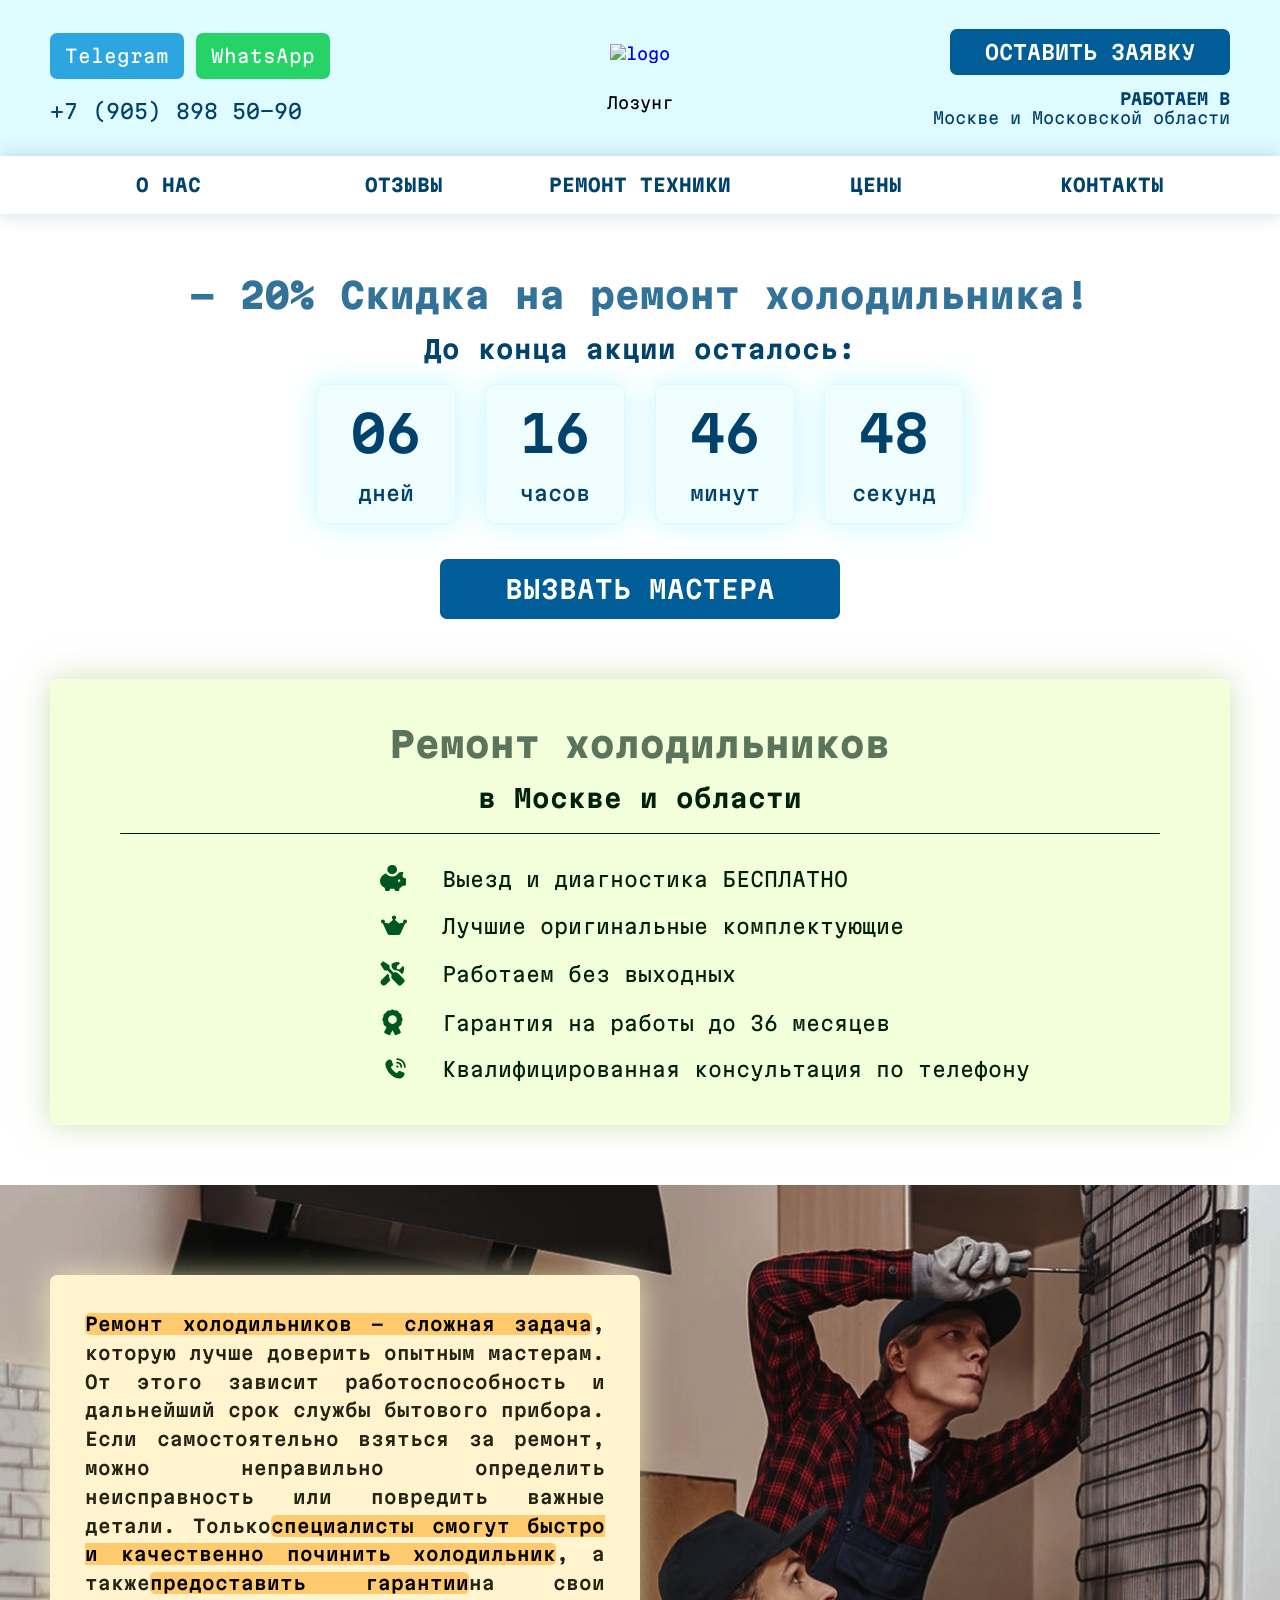
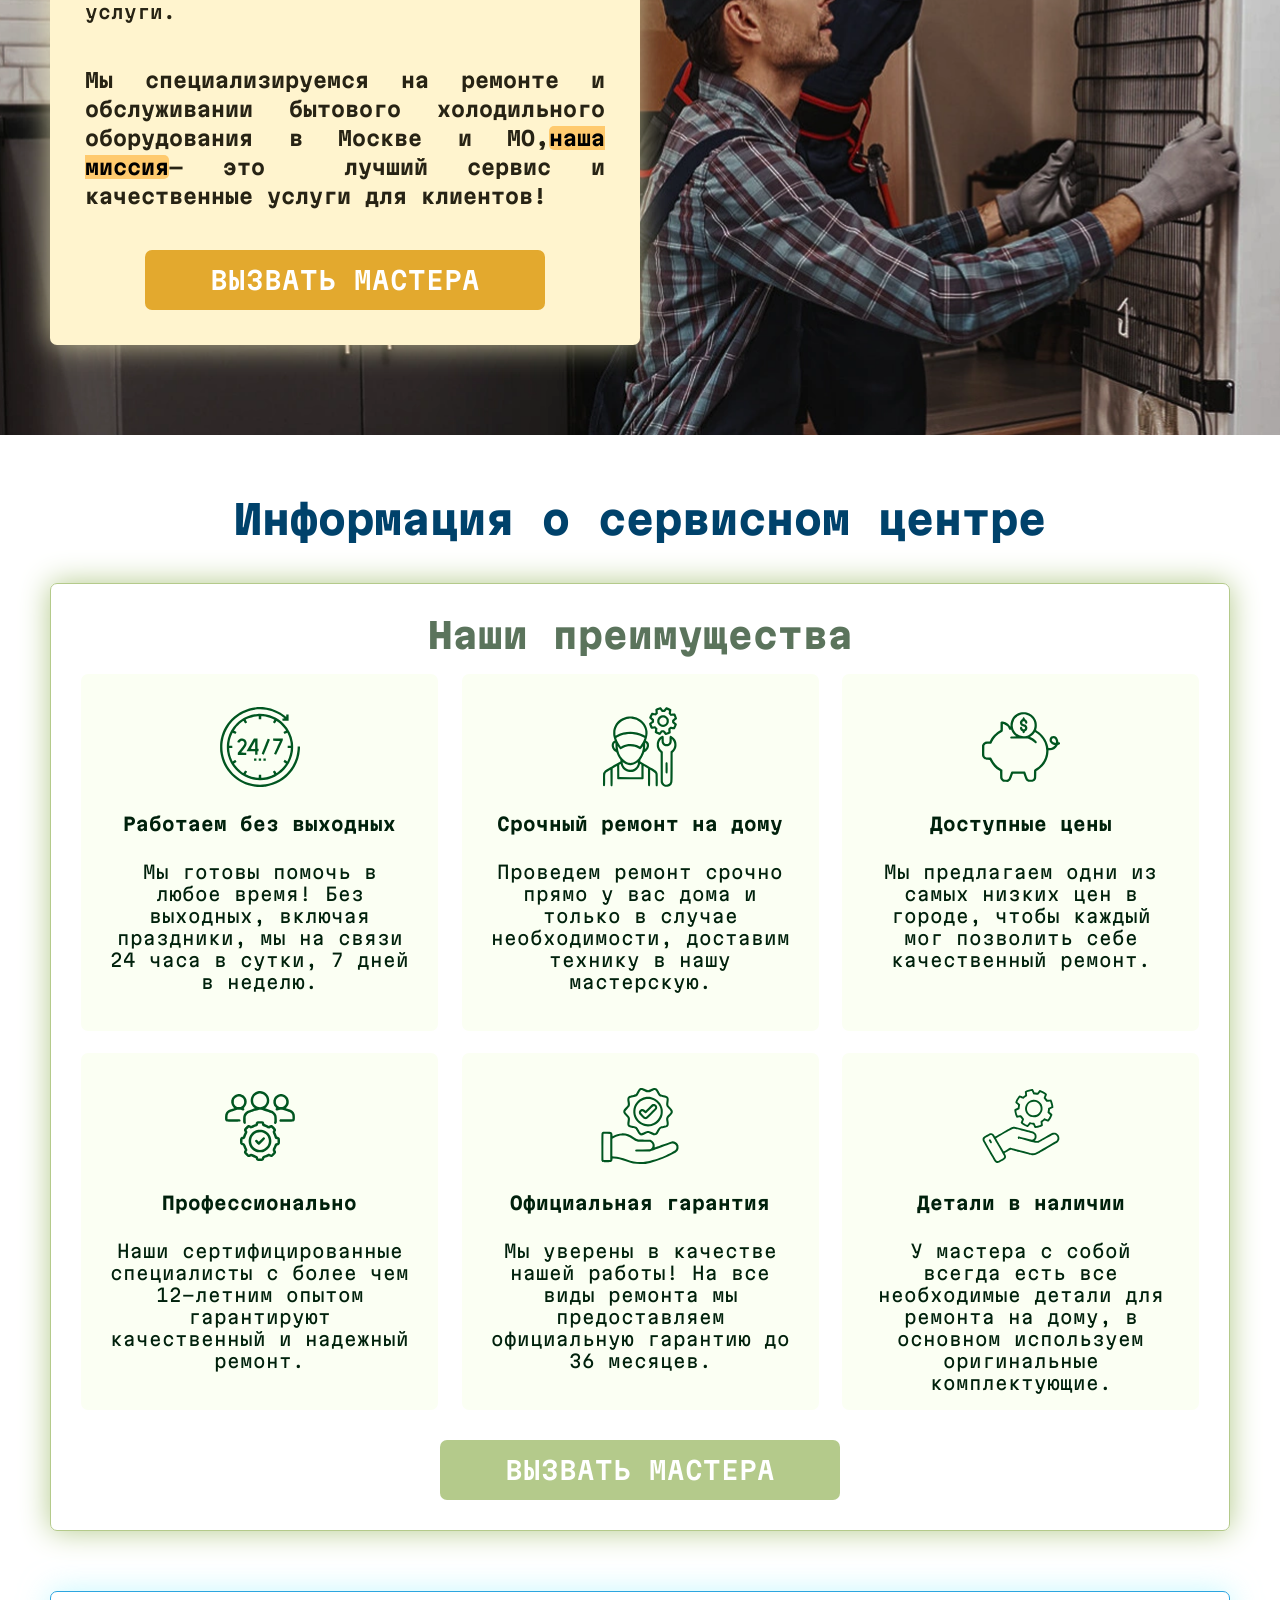
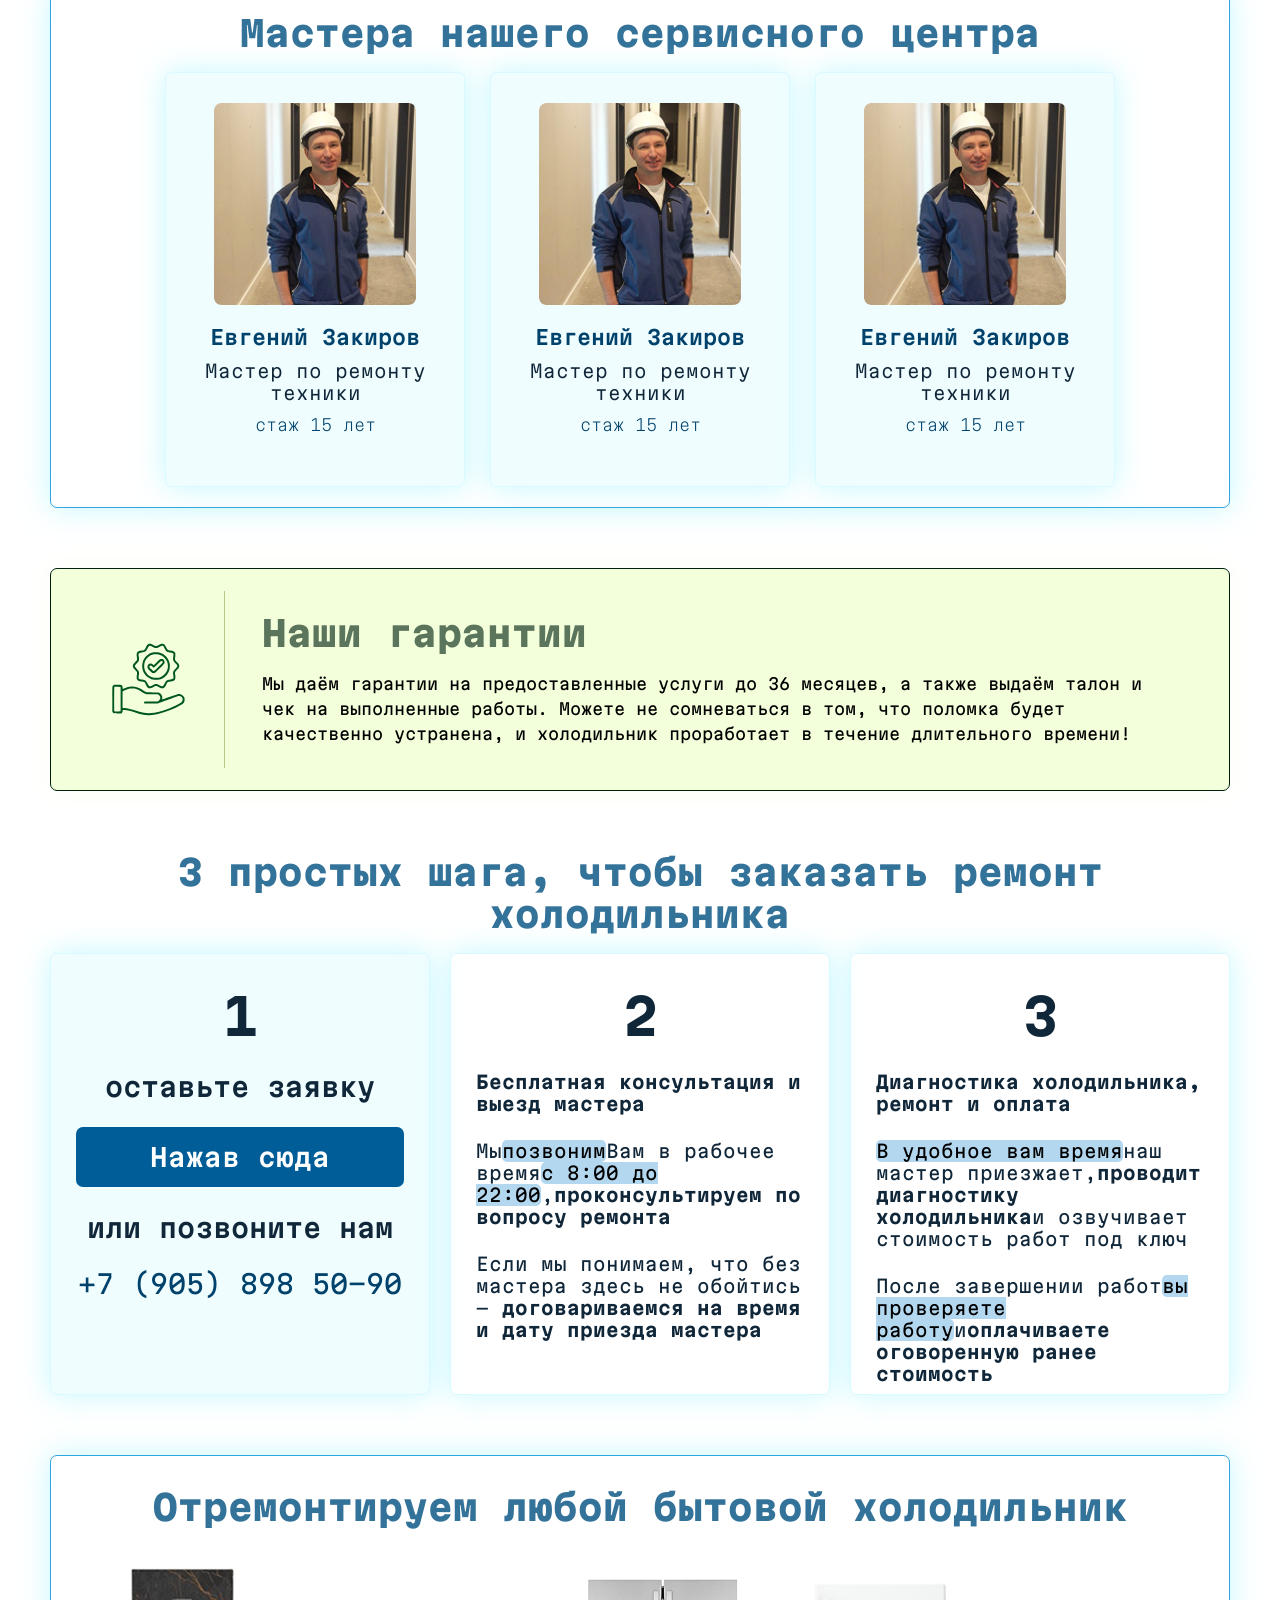
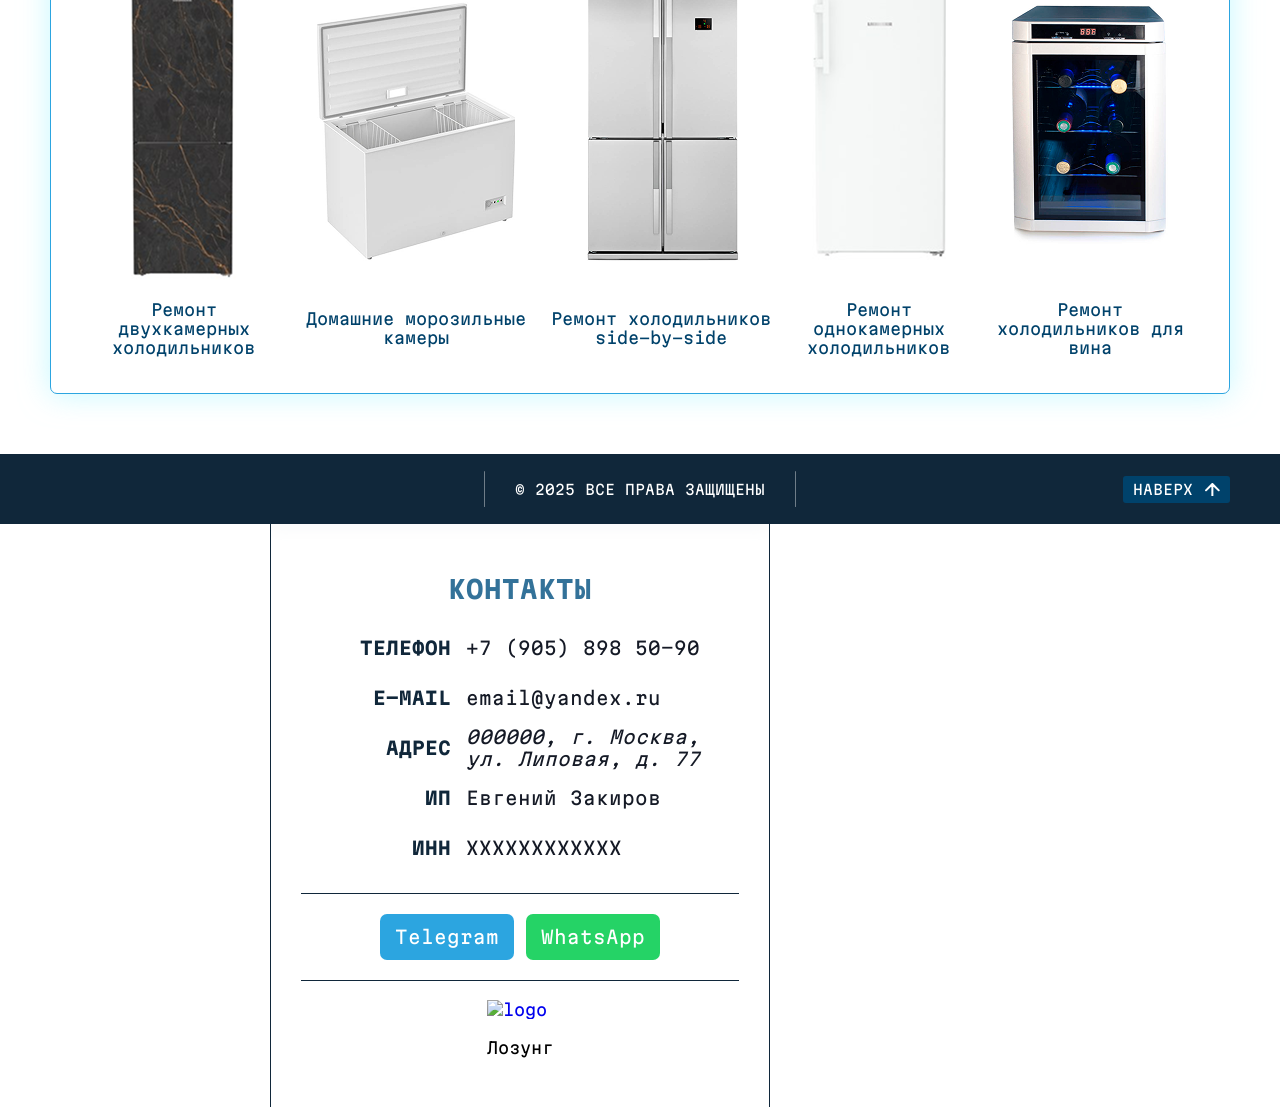
==== index.html @ f66eccee "first commit" ====
<!DOCTYPE html><html lang="ru"><head><meta charset="UTF-8"><meta name="viewport" content="width=device-width,initial-scale=1"><link rel="preconnect" href="https://fonts.googleapis.com"><link rel="preconnect" href="https://fonts.gstatic.com" crossorigin><link href="https://fonts.googleapis.com/css2?family=Martian+Mono:wght@100..800&display=swap" rel="stylesheet"><link rel="stylesheet" href="styles/css/style.min.css"><title>Ремонт холодильников</title></head><body><div class="wrapper"><header id="up" class="header"><div class="hatBlock"><div class="container"><div class="hatBlock__contacts Desktop"><div class="contactBtnGroup"><a href="https://web.telegram.org" target="_blank" rel="noopener noreferrer" class="telegramBTN"><span>Telegram</span></a><a href="https://web.whatsapp.com" target="_blank" rel="noopener noreferrer" class="whatsappBTN"><span>WhatsApp</span></a></div><div class="phoneNumber"><a href="tel:+79058985090">+7 (905) 898 50-90</a></div></div><div class="hatBlock__logo"><a href="index.html"><img src="" alt="logo" class="logo"></a><span class="motto Desktop">Лозунг</span></div><div class="hatBlock__motto Mobile"><span class="motto">Лозунг</span></div><div class="hatBlock__interactive Desktop"><button data-modal class="requestFormBTN middleBlueColorBG">ОСТАВИТЬ ЗАЯВКУ</button><div><span style="font-weight:700">РАБОТАЕМ В</span><span>Москве и Московской области</span></div></div><div class="sandwitch Mobile"><span></span><span></span><span></span></div></div></div><nav class="navigationMenu"><div class="container"><ul class="navList"><li class="navigationElement"><a href="#serviceAdvantages" class="navigationLink">О НАС</a></li><li class="navigationElement"><a href="reviews.html#reviewSection" class="navigationLink">ОТЗЫВЫ</a></li><li class="navigationElement dropDown"><span class="dropDownTitle">РЕМОНТ ТЕХНИКИ</span><div class="dropDownMenu"><ul class="dropDownMenuList"><li class="dropDownMenu__item"><a href="freezers.html" class="dropDownMenu__link">Морозильники</a></li><li class="dropDownMenu__item"><a href="refrigerators.html" class="dropDownMenu__link">Холодильники</a></li><li class="dropDownMenu__item"><a href="wineCoolers.html" class="dropDownMenu__link">Винные холодильники</a></li></ul></div></li><li class="navigationElement"><a href="prices.html" class="navigationLink">ЦЕНЫ</a></li><li class="navigationElement"><a href="#down" class="navigationLink">КОНТАКТЫ</a></li><li class="Mobile"><div class="hatBlock__contacts"><div class="contactBtnGroup"><a href="https://web.telegram.org" target="_blank" rel="noopener noreferrer" class="telegramBTN"><span>Telegram</span></a><a href="https://web.whatsapp.com" target="_blank" rel="noopener noreferrer" class="whatsappBTN"><span>WhatsApp</span></a></div><div class="phoneNumber"><a href="tel:+79058985090">+7 (905) 898 50-90</a></div></div></li><li class="Mobile"><div class="hatBlock__interactive"><span style="font-weight:700">РАБОТАЕМ В</span><span>Москве и Московской области</span></div></li></ul></div></nav></header><main class="main"><section class="promotion"><div class="container"><div class="promotion__text"><h2 class="middleBlueColoredTitle">- 20% Скидка на ремонт холодильника!</h2><h3 class="darkBlueColoredTitle">До конца акции осталось:</h3></div><div class="promotion__timer"><div class="timer"><div class="timer__block"><span class="blockValue" id="days">00</span><span class="blockParam">дней</span></div><div class="timer__block"><span class="blockValue" id="hours">00</span><span class="blockParam">часов</span></div><div class="timer__block"><span class="blockValue" id="minutes">00</span><span class="blockParam">минут</span></div><div class="timer__block"><span class="blockValue" id="seconds">00</span><span class="blockParam">секунд</span></div></div><button data-modal class="requestFormBTN middleBlueColorBG">ВЫЗВАТЬ МАСТЕРА</button></div></div></section><section class="bait"><div class="container"><div class="bait__text"><h1 class="middleGreenColoredTitle">Ремонт холодильников</h1><h3 class="darkGreenColoredTitle">в Москве и области</h3></div><div class="bait__horizontalDevider"></div><ul class="bait__list"><li><img src="images/icons/pigBank.svg" class="bait__icon"><span>Выезд и диагностика БЕСПЛАТНО</span></li><li><img src="images/icons/crown.svg" class="bait__icon"><span>Лучшие оригинальные комплектующие</span></li><li><img src="images/icons/screwdriver-wrench.svg" class="bait__icon"><span>Работаем без выходных</span></li><li><img src="images/icons/award.svg" class="bait__icon"><span>Гарантия на работы до 36 месяцев</span></li><li><img src="images/icons/phone.svg" class="bait__icon"><span>Квалифицированная консультация по телефону</span></li></ul></div></section><section class="attention"><div class="container"><div class="attention__block"><p class="attention__text"><mark class="orange">Ремонт холодильников – сложная задача</mark>, которую лучше доверить опытным мастерам. От этого зависит работоспособность и дальнейший срок службы бытового прибора. Если самостоятельно взяться за ремонт, можно неправильно определить неисправность или повредить важные детали. Только<mark class="orange">специалисты смогут быстро и качественно починить холодильник</mark>, а также<mark class="orange">предоставить гарантии</mark>на свои услуги.</p><div class="attention__mobBG"></div><p class="attention__warnText">Мы специализируемся на ремонте и обслуживании бытового холодильного оборудования в Москве и МО,<mark class="orange">наша миссия</mark>— это  лучший сервис и качественные услуги для клиентов!</p><button data-modal class="requestFormBTN middleYellowColorBG">ВЫЗВАТЬ МАСТЕРА</button></div></div></section><section id="serviceAdvantages" class="advantages"><h2 class="darkBlueColoredTitle sectionTitle">Информация о сервисном центре</h2><div class="container"><div class="advantages__text"><h2 class="middleGreenColoredTitle">Наши преимущества</h2></div><div class="advantages__content"><div class="advantages__item"><img src="images/icons/24-7.svg" class="advantages__icon"><h4 class="advantages__title">Работаем без выходных</h4><p class="advantages__body">Мы готовы помочь в любое время! Без выходных, включая праздники, мы на связи 24 часа в сутки, 7 дней в неделю.</p></div><div class="advantages__item"><img src="images/icons/mechanic.svg" class="advantages__icon"><h4 class="advantages__title">Срочный ремонт на дому</h4><p class="advantages__body">Проведем ремонт срочно прямо у вас дома и только в случае необходимости, доставим технику в нашу мастерскую.</p></div><div class="advantages__item"><img src="images/icons/piggybank_second.svg" class="advantages__icon"><h4 class="advantages__title">Доступные цены</h4><p class="advantages__body">Мы предлагаем одни из самых низких цен в городе, чтобы каждый мог позволить себе качественный ремонт.</p></div><div class="advantages__item"><img src="images/icons/professional-services.svg" class="advantages__icon"><h4 class="advantages__title">Профессионально</h4><p class="advantages__body">Наши сертифицированные специалисты с более чем 12-летним опытом гарантируют качественный и надежный ремонт.</p></div><div class="advantages__item"><img src="images/icons/guarantee.svg" class="advantages__icon"><h4 class="advantages__title">Официальная гарантия</h4><p class="advantages__body">Мы уверены в качестве нашей работы! На все виды ремонта мы предоставляем официальную гарантию до 36 месяцев.</p></div><div class="advantages__item"><img src="images/icons/change-management.svg" class="advantages__icon"><h4 class="advantages__title">Детали в наличии</h4><p class="advantages__body">У мастера с собой всегда есть все необходимые детали для ремонта на дому, в основном используем оригинальные комплектующие.</p></div></div><button data-modal class="requestFormBTN middleGreenColorBG">ВЫЗВАТЬ МАСТЕРА</button></div></section><section class="ourRepairmans"><div class="container"><h2 class="middleBlueColoredTitle">Мастера нашего сервисного центра</h2><div class="ourRepairmans__content"><div class="repairmanItem"><img src="images/pictures/evgeniy.png" alt="фото мастера" class="repairmanItem__img"><div class="repairmanItem__text"><p class="repairmanItem__repairmanName">Евгений Закиров</p><p class="repairmanItem__repairmanDirection">Мастер по ремонту техники</p><p class="repairmanItem__repairmanExperience">стаж 15 лет</p></div></div><div class="repairmanItem"><img src="images/pictures/evgeniy.png" alt="фото мастера" class="repairmanItem__img"><div class="repairmanItem__text"><p class="repairmanItem__repairmanName">Евгений Закиров</p><p class="repairmanItem__repairmanDirection">Мастер по ремонту техники</p><p class="repairmanItem__repairmanExperience">стаж 15 лет</p></div></div><div class="repairmanItem"><img src="images/pictures/evgeniy.png" alt="фото мастера" class="repairmanItem__img"><div class="repairmanItem__text"><p class="repairmanItem__repairmanName">Евгений Закиров</p><p class="repairmanItem__repairmanDirection">Мастер по ремонту техники</p><p class="repairmanItem__repairmanExperience">стаж 15 лет</p></div></div></div></div></section><section class="guarantee"><div class="container"><div class="guarantee__icon"><img src="images/icons/guarantee.svg"></div><div class="guarantee__verticalDevider"></div><div class="guarantee__horizontalDevider"></div><div class="guarantee__content"><h2 class="middleGreenColoredTitle">Наши гарантии</h2><p class="paragraph">Мы даём гарантии на предоставленные услуги до 36 месяцев, а также выдаём талон и чек на выполненные работы. Можете не сомневаться в том, что поломка будет качественно устранена, и холодильник проработает в течение длительного времени!</p></div></div></section><section class="instruction"><div class="container"><h2 class="middleBlueColoredTitle">3 простых шага, чтобы заказать ремонт холодильника</h2><div class="instruction__content"><div class="stepBlock"><span class="stepBlock__num">1</span><p class="stepBlock__hugeParagraph">оставьте заявку</p><button data-modal class="requestFormBTN middleBlueColorBG">Нажав сюда</button><p class="stepBlock__hugeParagraph">или позвоните нам</p><a href="tel:+79058985090">+7 (905) 898 50-90</a></div><div class="stepBlock"><span class="stepBlock__num">2</span><p class="stepBlock__regularParagraph mobCen"><b>Бесплатная консультация и выезд мастера</b></p><p class="stepBlock__regularParagraph">Мы<mark class="blue">позвоним</mark>Вам в рабочее время<mark class="blue">с 8:00 до 22:00</mark>,<strong>проконсультируем по вопросу ремонта</strong></p><p class="stepBlock__regularParagraph">Если мы понимаем, что без мастера здесь не обойтись — <strong>договариваемся на время и дату приезда мастера</strong></p></div><div class="stepBlock"><span class="stepBlock__num">3</span><p class="stepBlock__regularParagraph mobCen"><b>Диагностика холодильника, ремонт и оплата</b></p><p class="stepBlock__regularParagraph"><mark class="blue">В удобное вам время</mark>наш мастер приезжает,<strong>проводит диагностику холодильника</strong>и озвучивает стоимость работ под ключ</p><p class="stepBlock__regularParagraph">После завершении работ<mark class="blue">вы проверяете работу</mark>и<strong>оплачиваете оговоренную ранее стоимость</strong></p></div></div></div></section><section class="promise"><div class="container"><div class="promise__text"><h2 class="middleBlueColoredTitle">Отремонтируем любой бытовой холодильник</h2></div><div class="promise__content"><img src="images/pictures/leibherr-f.png" class="promise__image"><span>Ремонт двухкамерных холодильников</span><img src="images/pictures/morozilnik.png" class="promise__image"><span>Домашние морозильные камеры</span><img src="images/pictures/holodilnik-kamerniy.png" class="promise__image"><span>Ремонт холодильников side-by-side</span><img src="images/pictures/liebherr-s.png" class="promise__image"><span>Ремонт однокамерных холодильников</span><img src="images/pictures/holodilnik-vino.png" class="promise__image"><span>Ремонт холодильников для вина</span></div></div></section></main><footer class="footer" id="down"><div class="footer__top"><div class="footer__verticalDevider"></div><span>© 2025 ВСЕ ПРАВА ЗАЩИЩЕНЫ</span><div class="footer__verticalDevider"></div><a href="#up" class="pageup"><span>НАВЕРХ</span><img src="images/icons/UpArrow.svg"></a></div><div class="footer__contacts"><h3 class="middleBlueColoredTitle">КОНТАКТЫ</h3><div class="contactsField"><h4 class="contactsField__title">ТЕЛЕФОН</h4><a class="contactsField__descr" href="tel:+79058985090">+7 (905) 898 50-90</a><h4 class="contactsField__title">E-MAIL</h4><span class="contactsField__descr">email@yandex.ru</span><h4 class="contactsField__title">АДРЕС</h4><address class="contactsField__descr">000000, г. Москва, ул. Липовая, д. 77</address><h4 class="contactsField__title">ИП</h4><span class="contactsField__descr">Евгений Закиров</span><h4 class="contactsField__title">ИНН</h4><span class="contactsField__descr">ХХХХХХХХХХХХ</span></div><div class="footer__horizontalDevider"></div><div class="contactBtnGroup"><a href="https://web.telegram.org" target="_blank" rel="noopener noreferrer" class="telegramBTN"><span>Telegram</span></a><a href="https://web.whatsapp.com" target="_blank" rel="noopener noreferrer" class="whatsappBTN"><span>WhatsApp</span></a></div><div class="footer__horizontalDevider"></div><div class="footer__logo"><a href="index.html"><img src="" alt="logo" class="logo"></a><br><br><span class="motto">Лозунг</span></div></div><div class="footer__map"><iframe src="https://yandex.ru/map-widget/v1/?um=constructor%3A461d2c2717d1dd383976aae17f39134cff1a304d3abc587e0bac50bb87dbe971&amp;source=constructor" width="100%" height="580" frameborder="0"></iframe></div></footer><div class="modal"><div class="modal__dialog"><div class="modal__content"><div class="modal__close"><span data-close>&times;</span></div><form name="feedbackForm" action="#"><h2 class="middleBlueColoredTitle">Починим любой холодильник</h2><label for="brand">Выберите название бренда производителя</label><select required id="brand" name="brand"><option class="placeholder" value="" disabled="disabled" selected="selected" hidden>Название бренда в выпадающем меню</option><option value="1">бренд 1</option><option value="2">бренд 2</option><option value="3">бренд 3</option><option value="4">бренд 4</option><option value="5">бренд 5</option></select><label class="beforeLabel" for="model">Выберите модель</label><select required id="model" name="model"><option class="placeholder" value="" disabled="disabled" selected="selected" hidden>Название модели в выпадающем меню</option><option value="1">модель 1</option><option value="2">модель 2</option></select><label class="beforeLabel" for="clientName">Заполните форму обратной связи</label><input id="clientName" required placeholder="ФИО" name="clientName" type="text"> <input id="phoneNumber" required placeholder="Ваш номер телефона" name="phoneNumber" type="tel"><select required id="feedbackTime" name="feedbackTime"><option class="placeholder" value="" disabled="disabled" selected="selected" hidden>Когда вам можно перезвонить</option><option value="перезвонить в течение часа">В течение часа</option><option value="перезвонить в течение дня">В течение дня</option><option value="перезвонить в течение завтрашнего дня">В течение завтрашнего дня</option></select><input type="submit" value="Отправить" class="submitBtn"></form></div></div></div></div><script src="scripts/clientScript.js"></script></body></html>
---- styles/css/style.min.css ----
.DarkBlueColorBG{background:#00426b}.middleBlueColorBG{background:#005d97}.middleYellowColorBG{background:#e3a92e}.middleGreenColorBG{background:#b4ca8b}.sectionTitle{font-size:40px}.middleBlueColoredTitle{color:rgba(0,79,128,.8)}.middleGreenColoredTitle{color:#5b745c}.darkBlueColoredTitle{color:#00426b}.darkGreenColoredTitle{color:#00210c}.darkYellowColoredTitle{color:#272314}mark{border-radius:5px}mark.yellow{background-color:#fff2c7}mark.orange{background-color:#ffca6e}mark.orange{background-color:#ffca6e}mark.blue{background-color:rgba(0,122,197,.3)}*{border:none;-webkit-box-sizing:border-box;box-sizing:border-box;outline:none;margin:0;padding:0;text-decoration:none;font-family:"Martian Mono",monospace;scrollbar-color:#10273a hsla(0,0%,100%,0);scrollbar-width:7px}html,body{height:100%}.wrapper{min-height:100%;display:-webkit-box;display:-ms-flexbox;display:flex;-webkit-box-orient:vertical;-webkit-box-direction:normal;-ms-flex-direction:column;flex-direction:column}.main{-webkit-box-flex:1;-ms-flex:1 1 auto;flex:1 1 auto}.Mobile{display:none}.body_scrollHidden{overflow:hidden}.container{max-width:1180px;height:100%;margin:0 auto}section{padding-top:60px}.show{display:block !important}.fadeOut{-webkit-animation:fadeOut .3s;animation:fadeOut .3s}@-webkit-keyframes fadeOut{from{opacity:1}to{opacity:0}}@keyframes fadeOut{from{opacity:1}to{opacity:0}}.fadeIn{-webkit-animation:fadeIn .3s;animation:fadeIn .3s}@-webkit-keyframes fadeIn{from{opacity:0}to{opacity:1}}@keyframes fadeIn{from{opacity:0}to{opacity:1}}h1,h2{font-weight:800;font-size:35px;text-align:center;margin-bottom:18px}h3{font-weight:700;font-size:25px;text-align:center;margin-bottom:20px}h4{font-weight:700;font-size:18px;color:#10273a}button{cursor:pointer}.requestFormBTN{border-radius:7px;font-weight:600;font-size:25px;color:#fff;width:400px;height:60px}.modal{display:none;position:fixed;top:0;left:0;z-index:50;width:100%;height:100%;overflow:hidden;backdrop-filter:blur(5px);-webkit-box-shadow:0 0 30px 0px rgba(43,114,158,.6);box-shadow:0 0 30px 0px rgba(43,114,158,.6);background:rgba(31,74,101,.7)}.modal__dialog{width:100%;height:100%;display:-webkit-box;display:-ms-flexbox;display:flex;-webkit-box-pack:center;-ms-flex-pack:center;justify-content:center;-webkit-box-align:center;-ms-flex-align:center;align-items:center}.modal__content{display:-webkit-box;display:-ms-flexbox;display:flex;-webkit-box-orient:horizontal;-webkit-box-direction:reverse;-ms-flex-direction:row-reverse;flex-direction:row-reverse}.modal__close{font-size:70px;margin-top:-70px;margin-right:-50px;color:#cfeeff;text-shadow:0 0 10px #cfeeff}.modal__close span{cursor:pointer}.modal form{border-radius:7px;width:700px;max-height:750px;padding:35px 55px;display:-webkit-box;display:-ms-flexbox;display:flex;-webkit-box-orient:vertical;-webkit-box-direction:normal;-ms-flex-direction:column;flex-direction:column;-webkit-box-align:center;-ms-flex-align:center;align-items:center;-webkit-box-shadow:0 4px 30px 0px #b5f6ff;box-shadow:0 4px 30px 0px #b5f6ff;background:#effdff}.modal form .submitBtn{border:none;margin:0;border-radius:7px;width:340px;height:50px;color:#fff;background:#005d97;cursor:pointer;-webkit-transition:.3s all;transition:.3s all}.modal form .submitBtn:hover{text-shadow:0 0 5px #fff}.modal form h2{font-size:25px;margin-bottom:22px}.modal form label{cursor:pointer;width:100%;font-weight:400;font-size:20px;color:#00426b;margin-bottom:15px}.modal form input{margin-bottom:12px;color:rgba(0,66,107,.7)}.modal form input::-webkit-input-placeholder{color:rgba(0,66,107,.4)}.modal form input::-moz-placeholder{color:rgba(0,66,107,.4)}.modal form input:-ms-input-placeholder{color:rgba(0,66,107,.4)}.modal form input::-ms-input-placeholder{color:rgba(0,66,107,.4)}.modal form input::placeholder{color:rgba(0,66,107,.4)}.modal form ::picker(select){-webkit-appearance:base-select;-moz-appearance:base-select;appearance:base-select;border:none;border-radius:4px;padding:14px;width:590px;height:130px;-webkit-box-shadow:0 0 30px 0px rgba(0,66,107,.7);box-shadow:0 0 30px 0px rgba(0,66,107,.7);background:#005d97;margin-top:10px}.modal form select{cursor:pointer;-webkit-appearance:base-select;-moz-appearance:base-select;appearance:base-select;-webkit-box-align:center;-ms-flex-align:center;align-items:center;margin-bottom:25px;color:rgba(0,66,107,.7)}.modal form select::picker-icon{color:rgba(0,66,107,.4);font-size:22px;-webkit-transition:.4s rotate;transition:.4s rotate}.modal form select:open::picker-icon{rotate:90deg}.modal form .beforeLabel::before{content:"";display:block;position:absolute;width:590px;height:1px;background:#005d97;margin-top:-15px}.modal form input,.modal form select{background:#fff;border:1px solid #b5f6ff;border-radius:4px;width:100%;height:40px;padding:0 14px;font-weight:400;font-size:18px}.modal form option::checkmark{-webkit-box-ordinal-group:2;-ms-flex-order:1;order:1;content:""}.modal form option{-webkit-box-pack:justify;-ms-flex-pack:justify;justify-content:space-between;margin-bottom:5px;color:#fff;border-radius:5px;-webkit-transition:.5s all;transition:.5s all;padding:5px}.modal form option:hover,.modal form option:focus{text-shadow:0 0 10px #cfeeff;background:#0072b9}.promotion__timer{width:100%;height:235px;display:-webkit-box;display:-ms-flexbox;display:flex;-webkit-box-orient:vertical;-webkit-box-direction:normal;-ms-flex-direction:column;flex-direction:column;-webkit-box-pack:justify;-ms-flex-pack:justify;justify-content:space-between;-webkit-box-align:center;-ms-flex-align:center;align-items:center}.timer{width:55%;height:-webkit-fit-content;height:-moz-fit-content;height:fit-content;display:-webkit-box;display:-ms-flexbox;display:flex;-webkit-box-pack:justify;-ms-flex-pack:justify;justify-content:space-between;-webkit-box-align:center;-ms-flex-align:center;align-items:center}.timer__block{border-radius:10px;width:140px;height:140px;display:-webkit-box;display:-ms-flexbox;display:flex;-webkit-box-orient:vertical;-webkit-box-direction:normal;-ms-flex-direction:column;flex-direction:column;-webkit-box-pack:space-evenly;-ms-flex-pack:space-evenly;justify-content:space-evenly;-webkit-box-align:center;-ms-flex-align:center;align-items:center;color:#00426b;border:1px solid #d9faff;-webkit-box-shadow:0 0 30px 0px rgba(153,242,255,.57);box-shadow:0 0 30px 0px rgba(153,242,255,.57);background:#effdff}.timer__block .blockValue{font-weight:600;font-size:50px}.timer__block .blockParam{font-weight:500;font-size:20px}.bait .container{-webkit-box-shadow:0 0 30px 0px rgba(180,202,139,.6);box-shadow:0 0 30px 0px rgba(180,202,139,.6);background:#f3ffda;padding:44px 70px}.bait__horizontalDevider{height:1px;border-radius:10px;width:100%;background:#00210c;margin:10px 0 30px 0}.bait__list{width:100%;list-style-type:none;display:-webkit-box;display:-ms-flexbox;display:flex;-webkit-box-orient:vertical;-webkit-box-direction:normal;-ms-flex-direction:column;flex-direction:column;gap:20px}.bait__list li{display:grid;grid-template-columns:.4fr 1fr;-webkit-box-align:center;-ms-flex-align:center;align-items:center;gap:35px}.bait__list span{font-weight:400;font-size:20px;color:#00210c}.bait__icon{justify-self:end}.attention{padding-top:0px !important;margin-top:60px;height:850px;background:url("../../images/BG/bg-img-first-desktop.webp") center center/cover no-repeat}.attention .container{display:-webkit-box;display:-ms-flexbox;display:flex;-webkit-box-align:center;-ms-flex-align:center;align-items:center}.attention__block{border-radius:7px;width:590px;height:670px;-webkit-box-shadow:0 0 30px 0px rgba(255,250,198,.7);box-shadow:0 0 30px 0px rgba(255,250,198,.7);background:#fff4ce;padding:35px;display:-webkit-box;display:-ms-flexbox;display:flex;-webkit-box-orient:vertical;-webkit-box-direction:normal;-ms-flex-direction:column;flex-direction:column;-webkit-box-pack:justify;-ms-flex-pack:justify;justify-content:space-between;-webkit-box-align:center;-ms-flex-align:center;align-items:center}.attention__block p{color:#272314}.attention__text{font-weight:600;font-size:18px;line-height:160%;text-align:justify}.attention__warnText{font-weight:700;font-size:20px;line-height:145%;text-align:justify}.attention__mobBG{display:none}.promise .container{-webkit-box-shadow:0 0 30px 0px rgba(153,242,255,.57);box-shadow:0 0 30px 0px rgba(153,242,255,.57);border:1px solid #2ca5e0;border-radius:7px;padding:30px}.promise__content{display:grid;grid-auto-flow:column;grid-template-rows:1fr 70px;justify-items:center;-webkit-box-align:center;-ms-flex-align:center;align-items:center}.promise__content span{color:#00426b;text-align:center}.prices .container{-webkit-box-shadow:0 0 30px 0px rgba(153,242,255,.57);box-shadow:0 0 30px 0px rgba(153,242,255,.57);border:1px solid #2ca5e0;border-radius:7px;padding:30px;display:-webkit-box;display:-ms-flexbox;display:flex;-webkit-box-orient:vertical;-webkit-box-direction:normal;-ms-flex-direction:column;flex-direction:column;-webkit-box-align:center;-ms-flex-align:center;align-items:center}.prices__content{display:-webkit-box;display:-ms-flexbox;display:flex;-webkit-box-orient:vertical;-webkit-box-direction:normal;-ms-flex-direction:column;flex-direction:column;list-style-type:none;gap:15px;margin-bottom:20px;width:100%}.prices__content .serviceItem{padding:18px 45px;display:-webkit-box;display:-ms-flexbox;display:flex;-webkit-box-pack:justify;-ms-flex-pack:justify;justify-content:space-between;-webkit-box-align:center;-ms-flex-align:center;align-items:center;border-radius:7px;background:#defbff;color:#00426b;font-size:18px}.prices__attention{background:#f3ffda;border-radius:7px;padding:25px 45px;margin-bottom:20px}.paragraph{font-size:16px;line-height:156%;text-align:center}.advantages .sectionTitle{margin-bottom:40px !important}.advantages .container{-webkit-box-shadow:0 0 30px 0px #b4ca8b;box-shadow:0 0 30px 0px #b4ca8b;border:1px solid #b4ca8b;border-radius:7px;padding:30px;display:-webkit-box;display:-ms-flexbox;display:flex;-webkit-box-align:center;-ms-flex-align:center;align-items:center;-webkit-box-orient:vertical;-webkit-box-direction:normal;-ms-flex-direction:column;flex-direction:column}.advantages__content{display:-webkit-box;display:-ms-flexbox;display:flex;-webkit-box-pack:justify;-ms-flex-pack:justify;justify-content:space-between;-webkit-box-align:center;-ms-flex-align:center;align-items:center;-ms-flex-wrap:wrap;flex-wrap:wrap;gap:22px;margin-bottom:30px}.advantages__item{border-radius:7px;width:357px;height:357px;padding:33px 24px;display:-webkit-box;display:-ms-flexbox;display:flex;-webkit-box-orient:vertical;-webkit-box-direction:normal;-ms-flex-direction:column;flex-direction:column;gap:26px;-webkit-box-align:center;-ms-flex-align:center;align-items:center;background:#fbfff3}.advantages__title,.advantages .advantages__body{text-align:center;color:#00210c}.advantages__body{font-size:18px;font-weight:400}.guarantee .container{border:1px solid #00210c;border-radius:7px;height:223px;-webkit-box-shadow:0 0 30px 0px #fbfff3;box-shadow:0 0 30px 0px #fbfff3;background:#f3ffda;padding:22px 60px;display:-webkit-box;display:-ms-flexbox;display:flex;-webkit-box-pack:justify;-ms-flex-pack:justify;justify-content:space-between;-webkit-box-align:center;-ms-flex-align:center;align-items:center;gap:38px}.guarantee__horizontalDevider{display:none}.guarantee__verticalDevider{display:block;background:#b4ca8b;width:1px;height:100%}.guarantee__icon{min-width:75px;min-height:75px;width:75px;height:75px}.guarantee__icon img{width:100%;height:100%}.guarantee__content h2{text-align:left}.guarantee__content p{text-align:left}.reviews .container{display:-webkit-box;display:-ms-flexbox;display:flex;-webkit-box-orient:vertical;-webkit-box-direction:normal;-ms-flex-direction:column;flex-direction:column;gap:22px}.reviews__reviewItem{position:relative;border-radius:7px;min-height:280px;-webkit-box-shadow:0 0 30px 0px #fbfff3;box-shadow:0 0 30px 0px #fbfff3;background:#f9ffec;padding:37px 39px;display:-webkit-box;display:-ms-flexbox;display:flex;-webkit-box-orient:vertical;-webkit-box-direction:normal;-ms-flex-direction:column;flex-direction:column;gap:17px}.reviews__header{display:-webkit-box;display:-ms-flexbox;display:flex;-webkit-box-align:center;-ms-flex-align:center;align-items:center;gap:27px}.reviews__header h2{font-size:28px;margin:0;text-align:left}.reviews__header span{font-style:italic;font-weight:300;font-size:20px;color:#00210c}.reviews__horizontalDevider{width:100%;height:1px;background:#95ac6c}.reviews__verticalDevider{width:1px;height:26px;background:#95ac6c}.reviews__content{z-index:1}.reviews__content p{font-weight:200;font-size:20px;line-height:133%;text-align:justify;color:#00210c}.reviews__quotesIcon{position:absolute;right:33px;bottom:33px}.reviews__quotesIcon img{width:100%;height:100%}.malfunctions .container{border:1px solid #f9ff98;border-radius:7px;height:-webkit-fit-content;height:-moz-fit-content;height:fit-content;-webkit-box-shadow:0 0 30px 0px #faffb0;box-shadow:0 0 30px 0px #faffb0;padding:40px 35px;display:-webkit-box;display:-ms-flexbox;display:flex;-webkit-box-orient:vertical;-webkit-box-direction:normal;-ms-flex-direction:column;flex-direction:column;-webkit-box-align:center;-ms-flex-align:center;align-items:center;gap:25px}.malfunctions__content .paragraph{font-size:18px;text-align:justify;color:#331b00}.malfunctions__content .paragraph:nth-child(2){margin-bottom:30px}.malfunctions__content .paragraph:nth-child(3){margin-bottom:20px}.malfunctions__content .malfunctionsList{color:#331b00;font-size:18px;text-align:justify;margin-left:20px;display:-webkit-box;display:-ms-flexbox;display:flex;-webkit-box-orient:vertical;-webkit-box-direction:normal;-ms-flex-direction:column;flex-direction:column;-webkit-box-pack:justify;-ms-flex-pack:justify;justify-content:space-between;gap:20px}.malfunctions__attention{border:1px solid #ffea00;border-radius:7px;width:100%;height:-webkit-fit-content;height:-moz-fit-content;height:fit-content;padding:35px 25px;-webkit-box-shadow:0 0 30px 0px rgba(250,255,176,.7);box-shadow:0 0 30px 0px rgba(250,255,176,.7);background:#fff2c7}.malfunctions__attention .paragraph{font-weight:400;font-size:18px;text-align:justify;color:#331b00}.ourRepairmans .container{-webkit-box-shadow:0 0 30px 0px rgba(153,242,255,.57);box-shadow:0 0 30px 0px rgba(153,242,255,.57);border:1px solid #2ca5e0;border-radius:7px;padding:20px 30px}.ourRepairmans__content{display:-webkit-box;display:-ms-flexbox;display:flex;gap:25px;-webkit-box-pack:center;-ms-flex-pack:center;justify-content:center}.ourRepairmans__content .repairmanItem{display:-webkit-box;display:-ms-flexbox;display:flex;-webkit-box-orient:vertical;-webkit-box-direction:normal;-ms-flex-direction:column;flex-direction:column;-webkit-box-align:center;-ms-flex-align:center;align-items:center;padding:30px;gap:20px;border-radius:7px;width:300px;height:415px;border:1px solid #d9faff;-webkit-box-shadow:0 0 30px 0px rgba(153,242,255,.57);box-shadow:0 0 30px 0px rgba(153,242,255,.57);background:#effdff}.ourRepairmans__content .repairmanItem__text{display:-webkit-box;display:-ms-flexbox;display:flex;-webkit-box-orient:vertical;-webkit-box-direction:normal;-ms-flex-direction:column;flex-direction:column;gap:11px}.ourRepairmans__content .repairmanItem__img{border-radius:7px;width:85%}.ourRepairmans__content .repairmanItem p{text-align:center;color:#00426b}.ourRepairmans__content .repairmanItem__repairmanName{font-weight:600;font-size:20px}.ourRepairmans__content .repairmanItem__repairmanDirection{color:#10273a !important;font-weight:300;font-size:18px}.ourRepairmans__content .repairmanItem__repairmanExperience{font-weight:200;font-size:16px}.instruction__content{display:-webkit-box;display:-ms-flexbox;display:flex;-webkit-box-pack:justify;-ms-flex-pack:justify;justify-content:space-between}.instruction__content .stepBlock{border-radius:7px;width:380px;height:442px;border:1px solid #d9faff;-webkit-box-shadow:0 0 30px 0px rgba(153,242,255,.57);box-shadow:0 0 30px 0px rgba(153,242,255,.57);padding:32px 25px;display:-webkit-box;display:-ms-flexbox;display:flex;-webkit-box-orient:vertical;-webkit-box-direction:normal;-ms-flex-direction:column;flex-direction:column;-webkit-box-align:center;-ms-flex-align:center;align-items:center;gap:25px}.instruction__content .stepBlock button{width:100%}.instruction__content .stepBlock a{font-weight:400;font-size:26px;color:#00426b}.instruction__content .stepBlock:nth-child(1){background:#effdff}.instruction__content .stepBlock__num{font-weight:700;font-size:50px;text-align:center;color:#10273a}.instruction__content .stepBlock__hugeParagraph{font-weight:600;font-size:26px;text-align:center;color:#10273a}.instruction__content .stepBlock__regularParagraph{font-size:18px;color:#10273a}.hatBlock{background:#defbff;padding:14px}.hatBlock__contacts{display:-webkit-box;display:-ms-flexbox;display:flex;-webkit-box-orient:vertical;-webkit-box-direction:normal;-ms-flex-direction:column;flex-direction:column;-webkit-box-pack:space-evenly;-ms-flex-pack:space-evenly;justify-content:space-evenly}.hatBlock .phoneNumber a{font-weight:400;font-size:20px;color:#00426b}.hatBlock .container{height:128px;display:grid;grid-template-columns:repeat(3, 1fr)}.hatBlock__logo{display:-webkit-box;display:-ms-flexbox;display:flex;-webkit-box-orient:vertical;-webkit-box-direction:normal;-ms-flex-direction:column;flex-direction:column;-webkit-box-pack:space-evenly;-ms-flex-pack:space-evenly;justify-content:space-evenly;-webkit-box-align:center;-ms-flex-align:center;align-items:center}.hatBlock__interactive{display:-webkit-box;display:-ms-flexbox;display:flex;-webkit-box-orient:vertical;-webkit-box-direction:normal;-ms-flex-direction:column;flex-direction:column;-webkit-box-pack:space-evenly;-ms-flex-pack:space-evenly;justify-content:space-evenly;-webkit-box-align:end;-ms-flex-align:end;align-items:flex-end}.hatBlock__interactive div{display:-webkit-box;display:-ms-flexbox;display:flex;-webkit-box-orient:vertical;-webkit-box-direction:normal;-ms-flex-direction:column;flex-direction:column;-webkit-box-align:end;-ms-flex-align:end;align-items:flex-end;-webkit-box-pack:center;-ms-flex-pack:center;justify-content:center}.hatBlock__interactive span{text-align:right;color:#00426b}.hatBlock__interactive .requestFormBTN{width:280px;height:46px;font-size:20px}.contactBtnGroup{width:280px;display:-webkit-box;display:-ms-flexbox;display:flex;-webkit-box-pack:justify;-ms-flex-pack:justify;justify-content:space-between}.contactBtnGroup a{display:-webkit-box;display:-ms-flexbox;display:flex;-webkit-box-pack:center;-ms-flex-pack:center;justify-content:center;-webkit-box-align:center;-ms-flex-align:center;align-items:center;border-radius:7px;width:134px;height:46px;font-weight:400;font-size:18px;color:#fff}.contactBtnGroup .telegramBTN{background:#2ca5e0}.contactBtnGroup .whatsappBTN{background:#25d366}.navigationMenu{height:58px;position:relative;-webkit-box-shadow:0 0 20px 0px rgba(0,66,107,.2);box-shadow:0 0 20px 0px rgba(0,66,107,.2);background:#fff}.navigationMenu .container{height:100%}.navigationMenu .container .navList{height:100%;display:grid;grid-template-columns:repeat(5, 1fr);justify-items:center;-webkit-box-align:center;-ms-flex-align:center;align-items:center;list-style-type:none;color:#00426b}.navigationMenu .container .navList a{color:#00426b;font-weight:700;font-size:18px}.navigationMenu .container .navList .dropDownMenu__link{color:#fff}.dropDown{display:-webkit-box;display:-ms-flexbox;display:flex;-webkit-box-orient:vertical;-webkit-box-direction:normal;-ms-flex-direction:column;flex-direction:column;-webkit-box-align:center;-ms-flex-align:center;align-items:center;-webkit-box-pack:justify;-ms-flex-pack:justify;justify-content:space-between}.dropDownMenu{cursor:pointer;display:none;-webkit-transition:.5s all;transition:.5s all;padding-top:50px;position:absolute;height:-webkit-fit-content;height:-moz-fit-content;height:fit-content;margin:0 auto}.dropDownMenu_active{z-index:1;display:-webkit-box !important;display:-ms-flexbox !important;display:flex !important}.dropDownMenu .dropDownMenuList{display:-webkit-box;display:-ms-flexbox;display:flex;-webkit-box-orient:vertical;-webkit-box-direction:normal;-ms-flex-direction:column;flex-direction:column;-webkit-box-align:center;-ms-flex-align:center;align-items:center;-webkit-box-pack:justify;-ms-flex-pack:justify;justify-content:space-between;list-style-type:none;padding:20px;border-radius:7px;width:280px;height:140px;-webkit-box-shadow:0 0 20px 0px rgba(0,66,107,.7);box-shadow:0 0 20px 0px rgba(0,66,107,.7);background:#005d97}.dropDownTitle{font-weight:700;font-size:18px;cursor:pointer;z-index:2}.footer{position:relative;margin-top:60px}.footer_active{z-index:-1}.footer__top{display:-webkit-box;display:-ms-flexbox;display:flex;-webkit-box-pack:center;-ms-flex-pack:center;justify-content:center;-webkit-box-align:center;-ms-flex-align:center;align-items:center;width:100%;height:70px;background:#10273a}.footer__top span{font-weight:400;font-size:14px;color:#fff}.footer__verticalDevider{width:1px;height:36px;border-radius:.5px;background:hsla(0,0%,100%,.4);margin:0 30px}.footer__horizontalDevider{width:100%;height:1px;background:#10273a}.footer__contacts{position:absolute;top:70px;left:270px;width:500px;height:calc(100% - 70px);border-left:1px solid #10273a;border-right:1px solid #10273a;backdrop-filter:blur(8px);background:hsla(0,0%,100%,.65);padding:30px 30px;display:-webkit-box;display:-ms-flexbox;display:flex;-webkit-box-orient:vertical;-webkit-box-direction:normal;-ms-flex-direction:column;flex-direction:column;-webkit-box-pack:space-evenly;-ms-flex-pack:space-evenly;justify-content:space-evenly;-webkit-box-align:center;-ms-flex-align:center;align-items:center}.footer__contacts .contactsField{display:grid;grid-template-columns:150px 1fr;grid-template-rows:repeat(5, 50px);-webkit-box-align:center;-ms-flex-align:center;align-items:center;gap:0 15px}.footer__contacts .contactsField__descr{font-weight:400;font-size:18px;color:#151a26}.footer__contacts .contactsField__title{justify-self:end}.footer__contacts h3{margin-bottom:0 !important}.pageup{padding:0 10px;display:-webkit-box;display:-ms-flexbox;display:flex;-webkit-box-pack:justify;-ms-flex-pack:justify;justify-content:space-between;-webkit-box-align:center;-ms-flex-align:center;align-items:center;border-radius:3px;width:107px;height:27px;position:absolute;right:50px;background:#00426b}.pageup img{max-height:60%}@media(max-width: 1200px){.container{max-width:750px}section{padding-top:30px}h1,h2{font-size:20px;margin-bottom:16px}h3{font-size:16px;margin-bottom:18px}h4{font-weight:700;font-size:14px;color:#10273a}.sectionTitle{font-size:25px}.requestFormBTN{border-radius:5px;font-size:20px;width:250px;height:50px}.modal__close{font-size:50px;margin-top:-50px;margin-right:-35px}.modal form{width:500px;max-height:750px;padding:30px}.modal form .submitBtn{border-radius:5px;width:100%;height:45px}.modal form h2{font-size:20px;margin-bottom:20px}.modal form label{font-size:15px;margin-bottom:10px}.modal form input{margin-bottom:10px}.modal form ::picker(select){padding:7px;width:440px;height:100px;margin-top:8px}.modal form select{margin-bottom:20px}.modal form select::picker-icon{font-size:18px}.modal form .beforeLabel::before{width:440px;margin-top:-10px}.modal form input,.modal form select{height:35px;padding:0 12px;font-size:15px}.modal form option::checkmark{-webkit-box-ordinal-group:2;-ms-flex-order:1;order:1;content:""}.modal form option{border-radius:4px}.promotion__timer{height:165px}.timer__block{border-radius:7px;width:95px;height:95px}.timer__block .blockValue{font-size:35px}.timer__block .blockParam{font-size:16px}.bait{min-height:330px}.bait .container{padding:30px 50px}.bait__list{gap:12px}.bait__list li{grid-template-columns:.4fr 1fr;gap:20px}.bait__list li img{height:80%}.bait__list span{font-size:14px}.attention{margin-top:30px;height:650px}.attention__block{width:420px;height:540px;padding:22px}.attention__text{font-size:14px}.attention__warnText{font-size:16px}.attention__mobBG{display:block}.promise .container{padding:20px}.promise__content{grid-template-rows:200px 70px}.promise__content img{height:80%}.promise__content span{font-size:13px}.prices .container{border-radius:5px;padding:20px}.prices__content{gap:12px;margin-bottom:16px}.prices__content .serviceItem{padding:12px 25px;border-radius:5px;font-size:13px}.prices__content .serviceItem span:nth-child(2){min-width:110px;text-align:right}.prices__attention{border-radius:5px;padding:15px;margin-bottom:16px}.paragraph{font-size:13px;line-height:140%}.advantages .container{border-radius:5px;padding:20px}.advantages__content{gap:15px;margin-bottom:20px}.advantages__item{width:225px;height:250px;padding:15px 10px;gap:20px}.advantages__body{font-size:13px}.advantages__icon{width:50px;height:50px}.reviews .container{min-height:200px}.reviews__header{gap:20px}.reviews__header h2{font-size:18px}.reviews__header span{font-size:14px}.reviews__content p{font-size:14px;line-height:133%}.reviews__quotesIcon{max-width:50px;right:25px;bottom:25px}.malfunctions .container{padding:20px;gap:20px}.malfunctions__content .paragraph{font-size:13px}.malfunctions__content .paragraph:nth-child(2){margin-bottom:20px}.malfunctions__content .paragraph:nth-child(3){margin-bottom:10px}.malfunctions__content .malfunctionsList{font-size:13px;gap:15px}.malfunctions__attention{padding:15px}.malfunctions__attention .paragraph{font-size:13px}.ourRepairmans .container{padding:20px}.ourRepairmans__content{gap:20px;-webkit-box-pack:start;-ms-flex-pack:start;justify-content:flex-start;-webkit-box-orient:vertical;-webkit-box-direction:normal;-ms-flex-direction:column;flex-direction:column}.ourRepairmans__content .repairmanItem{-webkit-box-orient:horizontal;-webkit-box-direction:normal;-ms-flex-direction:row;flex-direction:row;padding:20px;gap:20px;width:100%;height:180px}.ourRepairmans__content .repairmanItem__text{gap:10px}.ourRepairmans__content .repairmanItem__img{height:100%;width:auto}.ourRepairmans__content .repairmanItem p{text-align:left}.ourRepairmans__content .repairmanItem__repairmanName{font-size:18px}.ourRepairmans__content .repairmanItem__repairmanDirection{font-size:15px}.ourRepairmans__content .repairmanItem__repairmanExperience{font-size:13px}.instruction__content .stepBlock{border-radius:7px;width:240px;min-height:405px;height:-webkit-fit-content;height:-moz-fit-content;height:fit-content;padding:22px 18px;gap:15px}.instruction__content .stepBlock a{font-size:15px}.instruction__content .stepBlock__num{font-size:35px}.instruction__content .stepBlock__hugeParagraph{font-size:18px}.instruction__content .stepBlock__regularParagraph{font-size:14px}.instruction__content .stepBlock .mobCen{text-align:center}.requestFormBTN{border-radius:5px;font-weight:500;font-size:18px}.hatBlock{padding:8px}.hatBlock .phoneNumber a{font-size:16px}.hatBlock .container{height:110px}.hatBlock__logo .motto{font-size:13px}.hatBlock__interactive span{font-size:13px}.hatBlock__interactive .requestFormBTN{width:200px;height:35px;font-size:15px}.contactBtnGroup{width:200px}.contactBtnGroup a{border-radius:5px;width:94px;height:35px;font-weight:300;font-size:14px}.navigationMenu{height:50px}.navigationMenu .container .navList a{font-weight:600;font-size:14px}.dropDownMenu{padding-top:40px}.dropDownMenu .dropDownMenuList{padding:10px;border-radius:5px;width:230px;height:100px}.dropDownTitle{font-size:14px}.footer{position:relative;margin-top:30px}.footer__top{height:50px}.footer__top span{font-weight:300;font-size:10px}.footer__verticalDevider{height:25px;margin:0 20px}.footer__contacts{top:50px;left:100px;width:420px;height:calc(100% - 50px)}.footer__contacts .contactsField{display:grid;grid-template-columns:120px 1fr;grid-template-rows:repeat(5, 50px);-webkit-box-align:center;-ms-flex-align:center;align-items:center;gap:0 15px}.footer__contacts .contactsField__descr{font-size:14px}.pageup{padding:0 7px;width:80px;height:20px}.pageup img{max-height:50%}}@media(max-width: 790px){.sectionTitle{font-size:20px;margin-bottom:30px;margin-top:30px}.container{max-width:95%}.Desktop{display:none}.Mobile{display:-webkit-box;display:-ms-flexbox;display:flex}section{padding-top:70px}h1,h2{font-size:16px;margin-bottom:12px;line-height:22px}h3{font-size:13px}h4{font-size:11px}.requestFormBTN{font-size:13px;width:150px;height:35px}.promotion{margin-top:0}.promotion__timer{height:125px}.timer{width:300px}.timer__block{border-radius:7px;width:72px;height:72px}.timer__block .blockValue{font-size:25px}.timer__block .blockParam{font-size:12px}.bait{min-height:330px}.bait .container{padding:18px 20px}.bait__horizontalDevider{margin:10px 0 15px 0;background:#5b745c}.bait__list{gap:10px}.bait__list li{grid-template-columns:.2fr 1fr;gap:10px}.bait__list li img{justify-self:center;height:60%}.bait__list span{font-size:12px}.attention{height:-webkit-fit-content;height:-moz-fit-content;height:fit-content;background:none}.attention .container{-webkit-box-pack:center;-ms-flex-pack:center;justify-content:center}.attention__block{width:100%;height:-webkit-fit-content;height:-moz-fit-content;height:fit-content;padding:18px}.attention__text{font-size:12px;margin-bottom:10px}.attention__warnText{font-size:13px;margin:10px 0}.attention__mobBG{border-radius:7px;display:block;width:100%;height:250px;background:url("../../images/BG/bg-img-first-desktop.webp") center center/cover no-repeat}.promise{padding-top:60px}.promise .container{padding:15px}.promise__content{display:grid;grid-auto-flow:row;grid-template-columns:1fr;grid-template-rows:repeat(5, 180px 80px);justify-items:center;-webkit-box-align:center;-ms-flex-align:center;align-items:center}.promise__content img{height:100%}.promise__content span{font-size:13px}.promise__content span::after{content:"";display:block;width:80vw;height:1px;background:#005d97;margin:30px auto 0 auto}.prices__content .serviceItem{-webkit-box-orient:vertical;-webkit-box-direction:normal;-ms-flex-direction:column;flex-direction:column;-webkit-box-pack:justify;-ms-flex-pack:justify;justify-content:space-between}.prices__content .serviceItem span:nth-child(2){font-weight:600;margin-top:10px;color:#005d97}.prices__content .serviceItem span{text-align:center}.advantages__item{width:100%;height:-webkit-fit-content;height:-moz-fit-content;height:fit-content;min-height:180px}.guarantee .container{border-radius:5px;width:100%;height:-webkit-fit-content;height:-moz-fit-content;height:fit-content;padding:15px 25px;-webkit-box-orient:vertical;-webkit-box-direction:normal;-ms-flex-direction:column;flex-direction:column;gap:20px}.guarantee__horizontalDevider{display:block;background:#b4ca8b;width:100%;height:1px}.guarantee__verticalDevider{display:none}.guarantee h2{text-align:center}.guarantee p{text-align:center}.reviews .container{min-height:200px}.reviews .container .sectionTitle{margin-bottom:10px !important}.reviews__verticalDevider{height:5px;width:5px;border-radius:100%}.reviews__header{gap:5px;-webkit-box-orient:vertical;-webkit-box-direction:normal;-ms-flex-direction:column;flex-direction:column}.reviews__header h2{font-size:18px}.reviews__header span{font-size:14px}.reviews__content p{font-weight:300}.reviews__quotesIcon{opacity:.25;max-width:100%;min-width:200px;right:0;bottom:0}.instruction__content{-webkit-box-orient:vertical;-webkit-box-direction:normal;-ms-flex-direction:column;flex-direction:column;gap:20px}.instruction__content .stepBlock{border-radius:7px;width:100%;min-height:105px;padding:22px 18px;gap:15px}.instruction__content .stepBlock a{font-size:15px}.instruction__content .stepBlock__num{font-size:30px}.instruction__content .stepBlock__hugeParagraph{font-size:16px}.instruction__content .stepBlock__regularParagraph{text-align:justify;font-size:13px}.header{position:relative}.hatBlock{z-index:60;position:fixed;padding:12px 6px;width:100%;height:60px}.hatBlock .sandwitch{-webkit-box-orient:vertical;-webkit-box-direction:normal;-ms-flex-direction:column;flex-direction:column;-webkit-box-align:center;-ms-flex-align:center;align-items:center;-webkit-box-pack:space-evenly;-ms-flex-pack:space-evenly;justify-content:space-evenly;cursor:pointer}.hatBlock .sandwitch_active span:nth-child(1){-webkit-transform:translateY(8px) rotate(-45deg);transform:translateY(8px) rotate(-45deg)}.hatBlock .sandwitch_active span:nth-child(2){display:none}.hatBlock .sandwitch_active span:nth-child(3){-webkit-transform:translateY(-5px) rotate(45deg);transform:translateY(-5px) rotate(45deg)}.hatBlock .sandwitch span{width:30px;height:3px;background:#00426b;-webkit-transition:.5s all;transition:.5s all}.hatBlock__contacts{height:70px;-webkit-box-pack:justify;-ms-flex-pack:justify;justify-content:space-between}.hatBlock .container{height:100%;display:-webkit-box;display:-ms-flexbox;display:flex;-webkit-box-pack:justify;-ms-flex-pack:justify;justify-content:space-between}.hatBlock__motto{display:-webkit-box;display:-ms-flexbox;display:flex;-webkit-box-pack:center;-ms-flex-pack:center;justify-content:center;-webkit-box-align:center;-ms-flex-align:center;align-items:center}.hatBlock__motto .motto{font-size:11px}.hatBlock__interactive{height:40px;-webkit-box-pack:justify;-ms-flex-pack:justify;justify-content:space-between;-webkit-box-align:center;-ms-flex-align:center;align-items:center}.hatBlock__interactive span{color:hsla(0,0%,100%,.7333333333)}.contactBtnGroup{width:250px}.contactBtnGroup a{width:120px;height:35px}.navigationMenu{height:calc(100vh - 60px);width:100%;position:fixed;margin-top:60px;backdrop-filter:blur(5px);-webkit-box-shadow:0 0 30px 0px rgba(43,114,158,.6);box-shadow:0 0 30px 0px rgba(43,114,158,.6);background:rgba(31,74,101,.7);-webkit-transform:translateY(-100vh);transform:translateY(-100vh);-webkit-transition:.5s all;transition:.5s all;z-index:55}.navigationMenu_active{-webkit-transform:translateY(0);transform:translateY(0);min-height:420px}.navigationMenu .container{height:100%}.navigationMenu .container .navList{height:100%;display:-webkit-box;display:-ms-flexbox;display:flex;-webkit-box-orient:vertical;-webkit-box-direction:normal;-ms-flex-direction:column;flex-direction:column;-webkit-box-pack:space-evenly;-ms-flex-pack:space-evenly;justify-content:space-evenly;-webkit-box-align:center;-ms-flex-align:center;align-items:center;color:#fff}.navigationMenu .container .navList a{color:#fff;font-weight:500;font-size:14px}.navigationMenu .container .navList .phoneNumber{display:-webkit-box;display:-ms-flexbox;display:flex;-webkit-box-pack:center;-ms-flex-pack:center;justify-content:center}.dropDownMenu{display:none;position:relative;pointer-events:all;padding-top:20px;-webkit-transition:.5s all;transition:.5s all}.dropDownMenu_active{display:-webkit-box;display:-ms-flexbox;display:flex}.dropDownMenu .dropDownMenuList{backdrop-filter:blur(15px);background:rgba(63,123,161,.6);-webkit-box-shadow:0 0 30px 0px rgba(63,123,161,.6);box-shadow:0 0 30px 0px rgba(63,123,161,.6)}.dropDownTitle{font-weight:500;font-size:14px}.footer{margin-top:20px}.footer__verticalDevider{height:25px;margin:0 20px}.footer__horizontalDevider{display:none}.footer__logo{display:none}.footer__contacts{top:50px;left:50%;-webkit-transform:translateX(-50%);transform:translateX(-50%);width:90%;height:290px;border-bottom:1px solid #10273a;border-radius:0 0 15px 15px;padding:15px;-webkit-box-pack:justify;-ms-flex-pack:justify;justify-content:space-between}.footer__contacts .contactsField{grid-template-columns:75px 1fr;grid-template-rows:repeat(5, 30px);gap:0 10px}.footer__contacts .contactsField__descr{font-size:12px}.footer .contactBtnGroup{-webkit-box-orient:vertical;-webkit-box-direction:normal;-ms-flex-direction:column;flex-direction:column;-webkit-box-align:center;-ms-flex-align:center;align-items:center;height:70px}.footer .contactBtnGroup a{border-radius:5px;width:140px;height:30px}.pageup{position:fixed;z-index:1;bottom:10px;right:10px}.ourRepairmans__content .repairmanItem__repairmanName{font-size:15px}.ourRepairmans__content .repairmanItem__repairmanDirection{font-size:13px}.ourRepairmans__content .repairmanItem__repairmanExperience{font-size:12px}}@media(max-width: 600px){.modal__content{-webkit-box-orient:vertical;-webkit-box-direction:normal;-ms-flex-direction:column;flex-direction:column}.modal__close{font-size:30px;margin:0 8px -36px 0;display:-webkit-box;display:-ms-flexbox;display:flex;-webkit-box-pack:end;-ms-flex-pack:end;justify-content:flex-end;color:rgba(0,79,128,.6);text-shadow:0 0 10px #cfeeff;z-index:1}.modal form{width:90vw;max-height:-webkit-fit-content;max-height:-moz-fit-content;max-height:fit-content;padding:15px}.modal form .submitBtn{border-radius:4px;height:35px}.modal form h2{font-size:15px;margin-bottom:15px}.modal form label{font-size:13px}.modal form ::picker(select){padding:4px;width:80vw}.modal form select{margin-bottom:20px}.modal form select::picker-icon{font-size:15px}.modal form .beforeLabel::before{width:80vw}.modal form input,.modal form select{height:30px;padding:0 10px;font-size:13px}}@media(max-width: 500px){.ourRepairmans__content{gap:15px}.ourRepairmans__content .repairmanItem{-webkit-box-orient:vertical;-webkit-box-direction:normal;-ms-flex-direction:column;flex-direction:column;gap:10px;width:100%;height:-webkit-fit-content;height:-moz-fit-content;height:fit-content}.ourRepairmans__content .repairmanItem__text{gap:10px}.ourRepairmans__content .repairmanItem__img{height:auto;width:70%}.ourRepairmans__content .repairmanItem p{text-align:center}}@media(max-width: 410px){.modal form select{height:50px}}/*# sourceMappingURL=style.min.css.map */
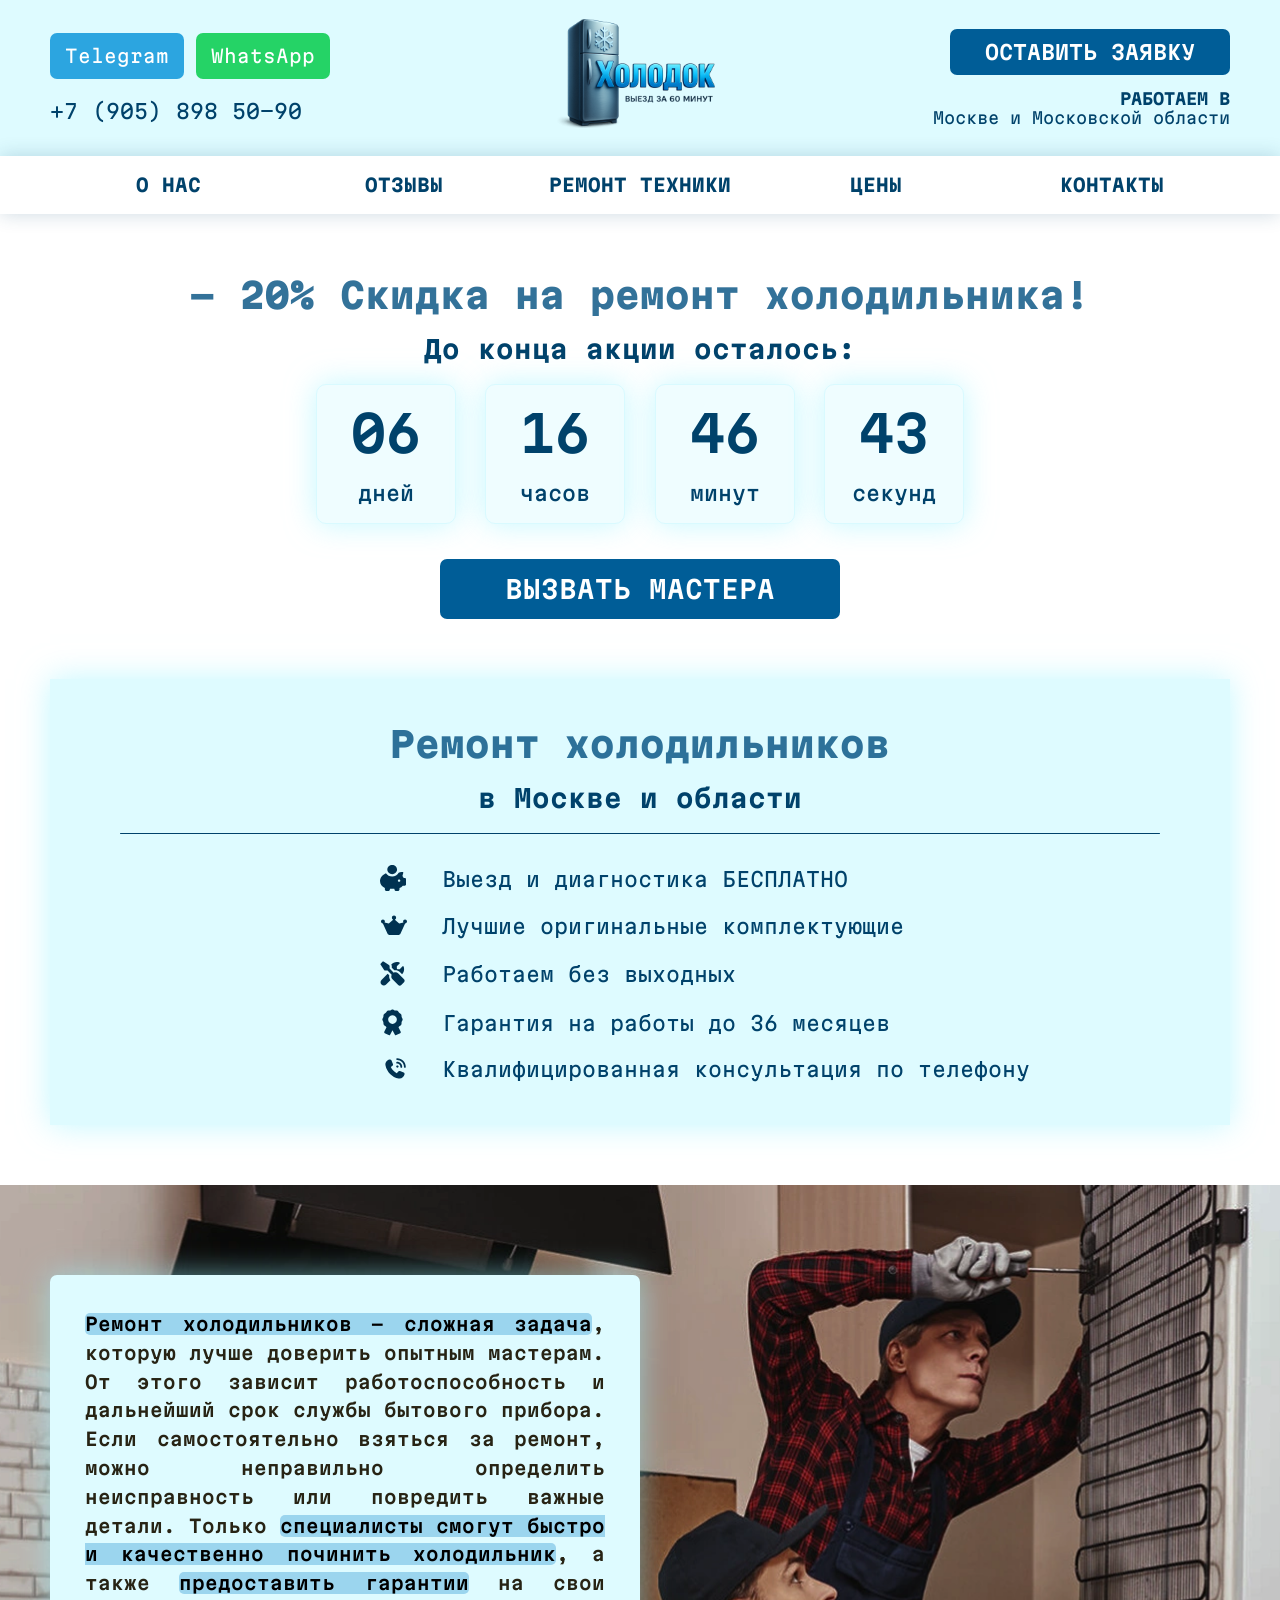
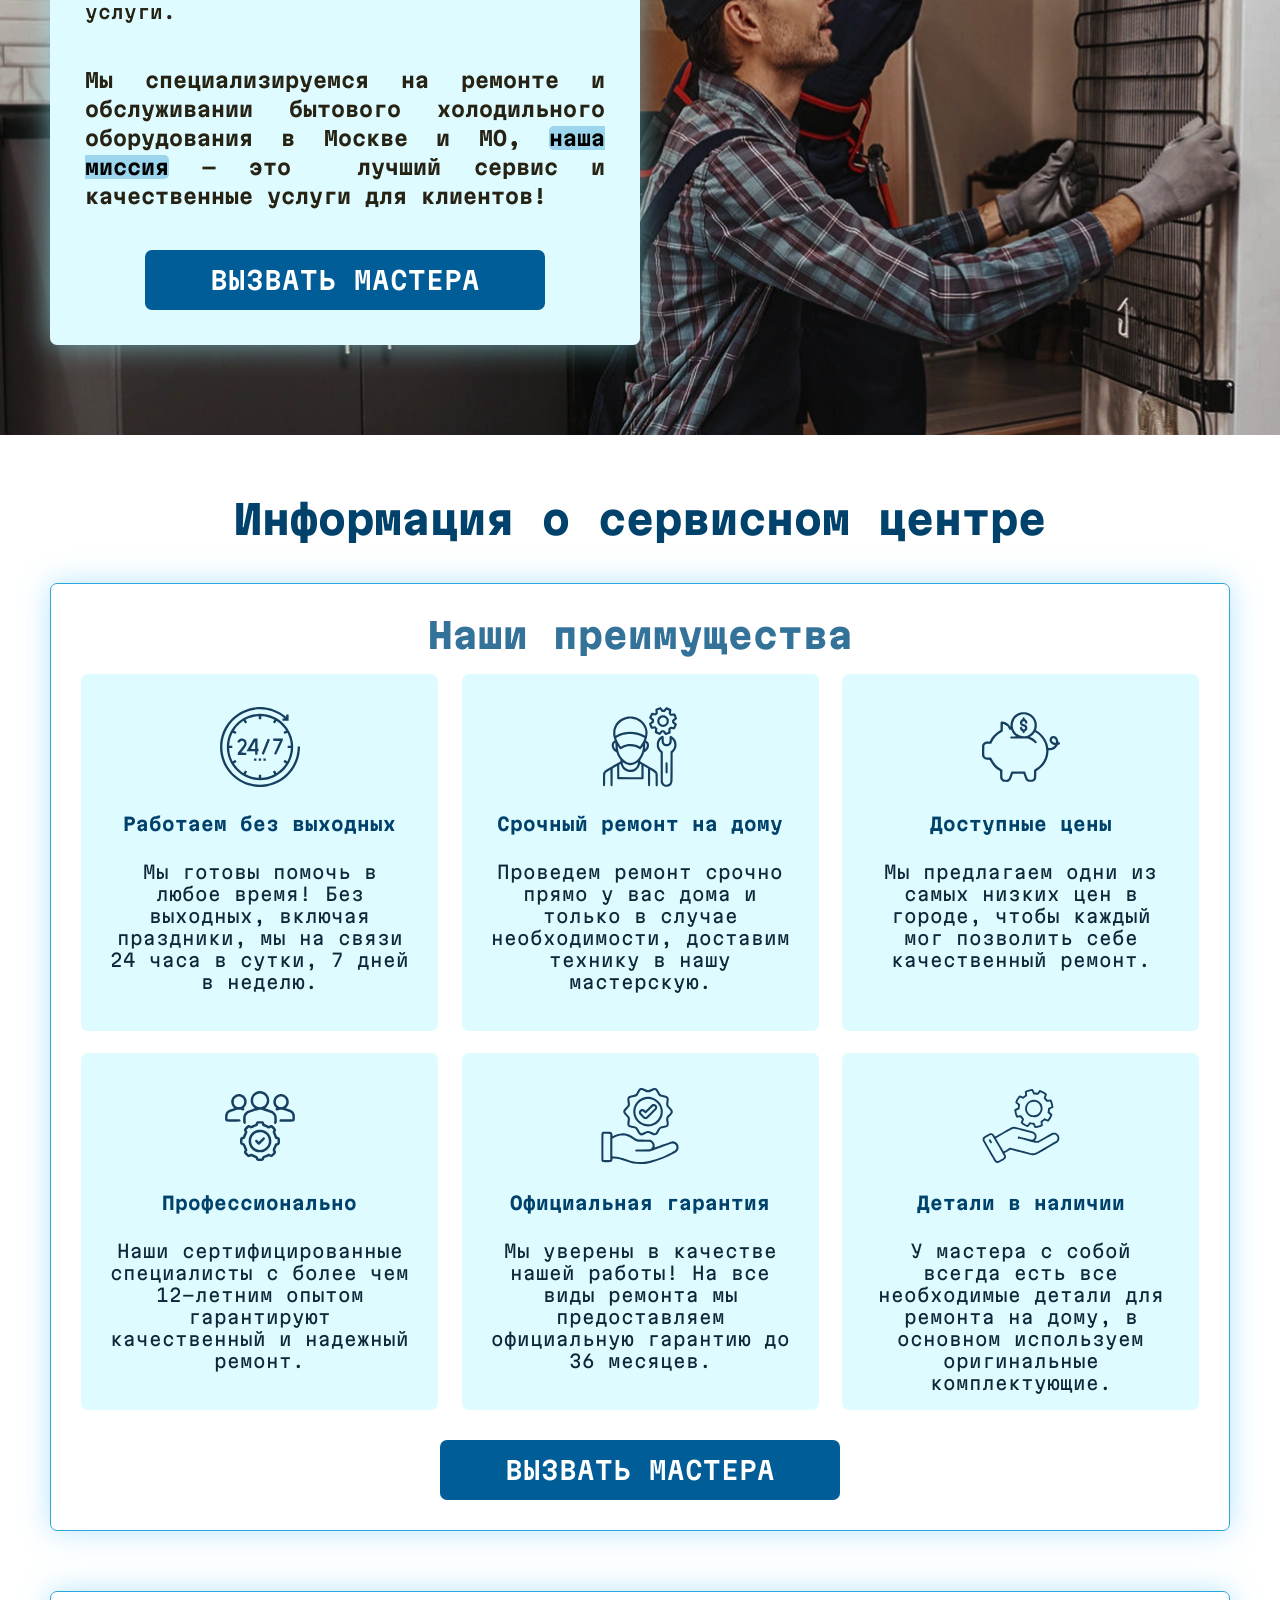
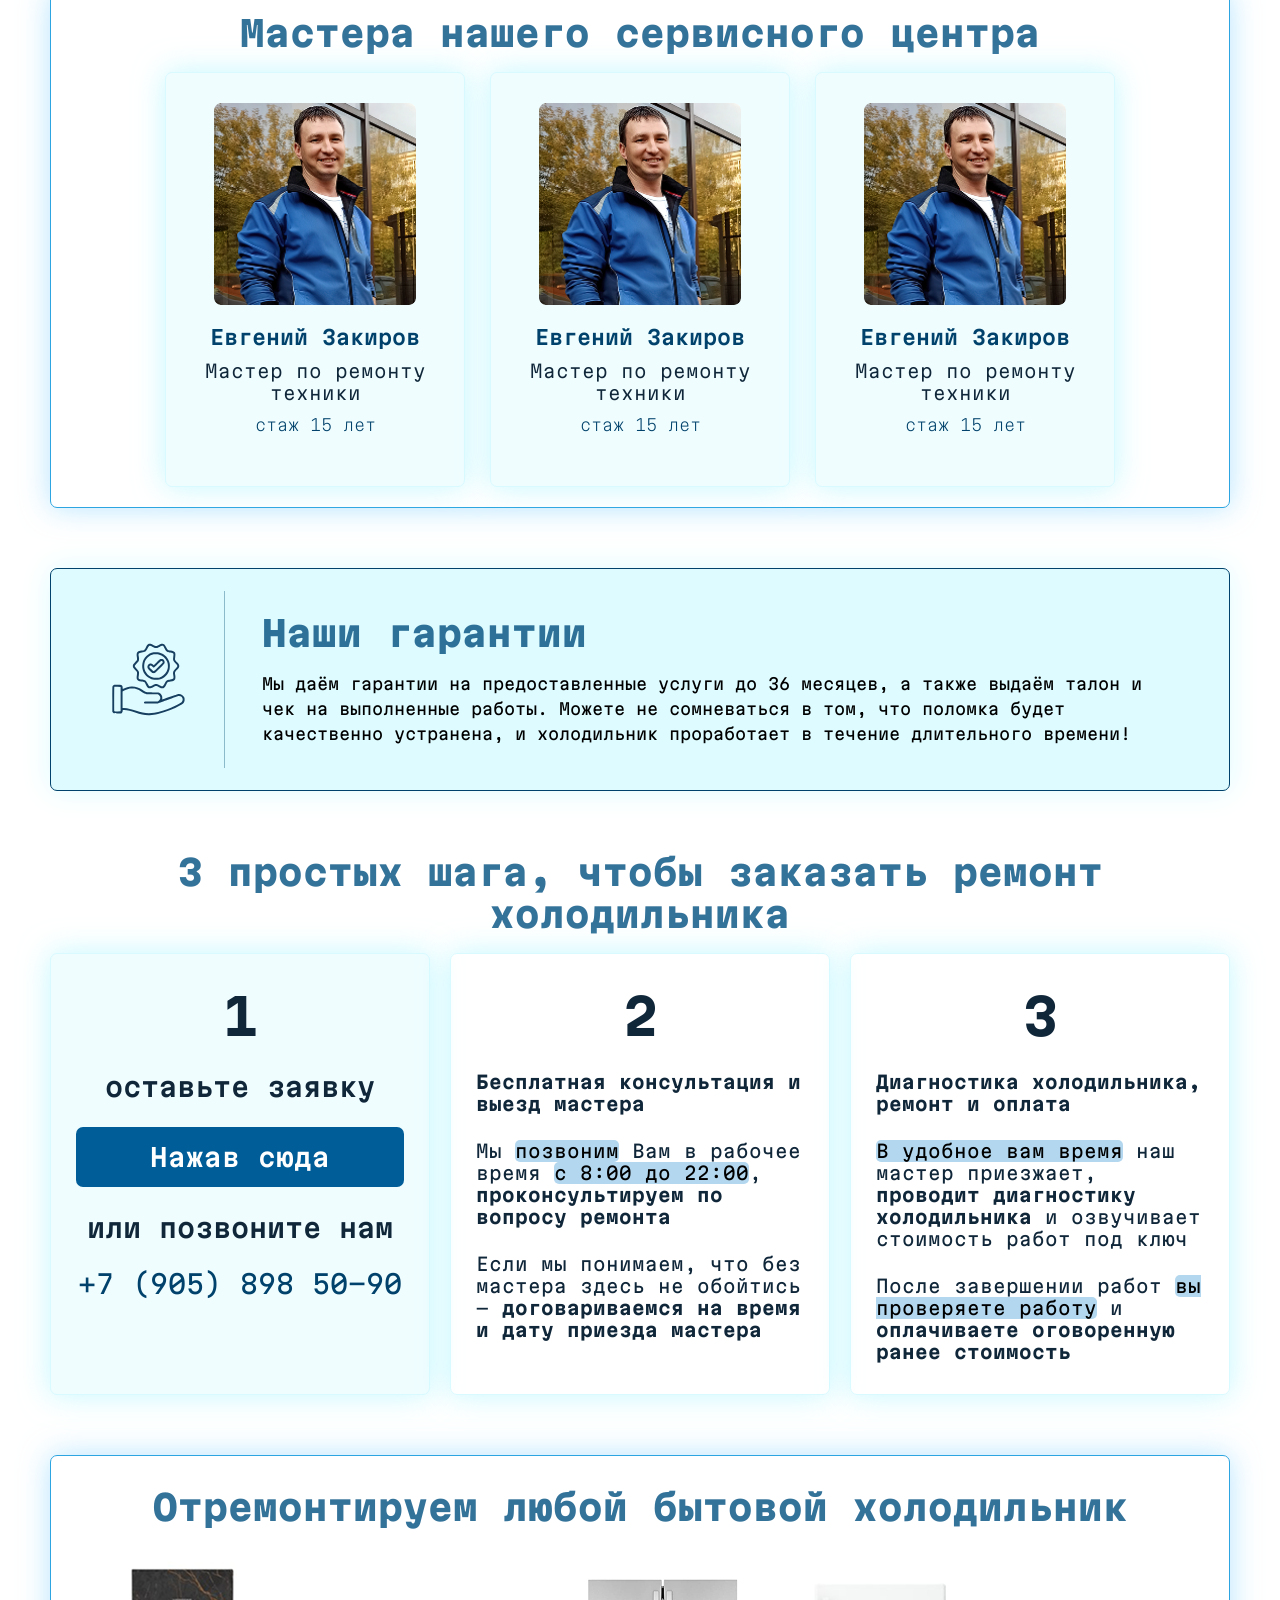
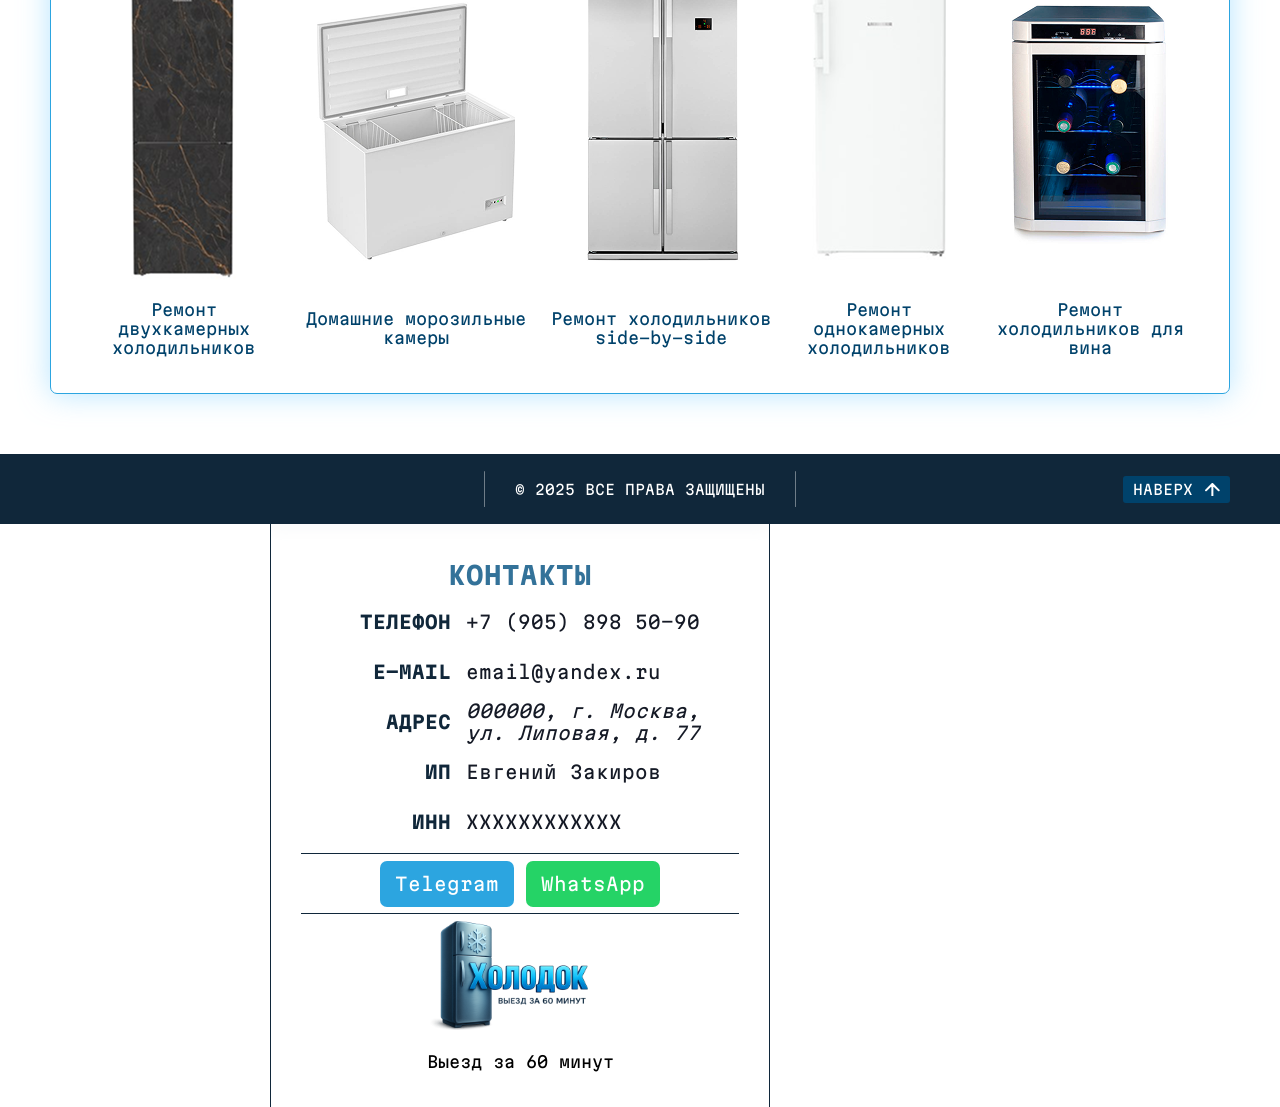
==== commit 589b454e: "second commit" ====
--- a/index.html
+++ b/index.html
@@ -1 +1,534 @@
-<!DOCTYPE html><html lang="ru"><head><meta charset="UTF-8"><meta name="viewport" content="width=device-width,initial-scale=1"><link rel="preconnect" href="https://fonts.googleapis.com"><link rel="preconnect" href="https://fonts.gstatic.com" crossorigin><link href="https://fonts.googleapis.com/css2?family=Martian+Mono:wght@100..800&display=swap" rel="stylesheet"><link rel="stylesheet" href="styles/css/style.min.css"><title>Ремонт холодильников</title></head><body><div class="wrapper"><header id="up" class="header"><div class="hatBlock"><div class="container"><div class="hatBlock__contacts Desktop"><div class="contactBtnGroup"><a href="https://web.telegram.org" target="_blank" rel="noopener noreferrer" class="telegramBTN"><span>Telegram</span></a><a href="https://web.whatsapp.com" target="_blank" rel="noopener noreferrer" class="whatsappBTN"><span>WhatsApp</span></a></div><div class="phoneNumber"><a href="tel:+79058985090">+7 (905) 898 50-90</a></div></div><div class="hatBlock__logo"><a href="index.html"><img src="" alt="logo" class="logo"></a><span class="motto Desktop">Лозунг</span></div><div class="hatBlock__motto Mobile"><span class="motto">Лозунг</span></div><div class="hatBlock__interactive Desktop"><button data-modal class="requestFormBTN middleBlueColorBG">ОСТАВИТЬ ЗАЯВКУ</button><div><span style="font-weight:700">РАБОТАЕМ В</span><span>Москве и Московской области</span></div></div><div class="sandwitch Mobile"><span></span><span></span><span></span></div></div></div><nav class="navigationMenu"><div class="container"><ul class="navList"><li class="navigationElement"><a href="#serviceAdvantages" class="navigationLink">О НАС</a></li><li class="navigationElement"><a href="reviews.html#reviewSection" class="navigationLink">ОТЗЫВЫ</a></li><li class="navigationElement dropDown"><span class="dropDownTitle">РЕМОНТ ТЕХНИКИ</span><div class="dropDownMenu"><ul class="dropDownMenuList"><li class="dropDownMenu__item"><a href="freezers.html" class="dropDownMenu__link">Морозильники</a></li><li class="dropDownMenu__item"><a href="refrigerators.html" class="dropDownMenu__link">Холодильники</a></li><li class="dropDownMenu__item"><a href="wineCoolers.html" class="dropDownMenu__link">Винные холодильники</a></li></ul></div></li><li class="navigationElement"><a href="prices.html" class="navigationLink">ЦЕНЫ</a></li><li class="navigationElement"><a href="#down" class="navigationLink">КОНТАКТЫ</a></li><li class="Mobile"><div class="hatBlock__contacts"><div class="contactBtnGroup"><a href="https://web.telegram.org" target="_blank" rel="noopener noreferrer" class="telegramBTN"><span>Telegram</span></a><a href="https://web.whatsapp.com" target="_blank" rel="noopener noreferrer" class="whatsappBTN"><span>WhatsApp</span></a></div><div class="phoneNumber"><a href="tel:+79058985090">+7 (905) 898 50-90</a></div></div></li><li class="Mobile"><div class="hatBlock__interactive"><span style="font-weight:700">РАБОТАЕМ В</span><span>Москве и Московской области</span></div></li></ul></div></nav></header><main class="main"><section class="promotion"><div class="container"><div class="promotion__text"><h2 class="middleBlueColoredTitle">- 20% Скидка на ремонт холодильника!</h2><h3 class="darkBlueColoredTitle">До конца акции осталось:</h3></div><div class="promotion__timer"><div class="timer"><div class="timer__block"><span class="blockValue" id="days">00</span><span class="blockParam">дней</span></div><div class="timer__block"><span class="blockValue" id="hours">00</span><span class="blockParam">часов</span></div><div class="timer__block"><span class="blockValue" id="minutes">00</span><span class="blockParam">минут</span></div><div class="timer__block"><span class="blockValue" id="seconds">00</span><span class="blockParam">секунд</span></div></div><button data-modal class="requestFormBTN middleBlueColorBG">ВЫЗВАТЬ МАСТЕРА</button></div></div></section><section class="bait"><div class="container"><div class="bait__text"><h1 class="middleGreenColoredTitle">Ремонт холодильников</h1><h3 class="darkGreenColoredTitle">в Москве и области</h3></div><div class="bait__horizontalDevider"></div><ul class="bait__list"><li><img src="images/icons/pigBank.svg" class="bait__icon"><span>Выезд и диагностика БЕСПЛАТНО</span></li><li><img src="images/icons/crown.svg" class="bait__icon"><span>Лучшие оригинальные комплектующие</span></li><li><img src="images/icons/screwdriver-wrench.svg" class="bait__icon"><span>Работаем без выходных</span></li><li><img src="images/icons/award.svg" class="bait__icon"><span>Гарантия на работы до 36 месяцев</span></li><li><img src="images/icons/phone.svg" class="bait__icon"><span>Квалифицированная консультация по телефону</span></li></ul></div></section><section class="attention"><div class="container"><div class="attention__block"><p class="attention__text"><mark class="orange">Ремонт холодильников – сложная задача</mark>, которую лучше доверить опытным мастерам. От этого зависит работоспособность и дальнейший срок службы бытового прибора. Если самостоятельно взяться за ремонт, можно неправильно определить неисправность или повредить важные детали. Только<mark class="orange">специалисты смогут быстро и качественно починить холодильник</mark>, а также<mark class="orange">предоставить гарантии</mark>на свои услуги.</p><div class="attention__mobBG"></div><p class="attention__warnText">Мы специализируемся на ремонте и обслуживании бытового холодильного оборудования в Москве и МО,<mark class="orange">наша миссия</mark>— это  лучший сервис и качественные услуги для клиентов!</p><button data-modal class="requestFormBTN middleYellowColorBG">ВЫЗВАТЬ МАСТЕРА</button></div></div></section><section id="serviceAdvantages" class="advantages"><h2 class="darkBlueColoredTitle sectionTitle">Информация о сервисном центре</h2><div class="container"><div class="advantages__text"><h2 class="middleGreenColoredTitle">Наши преимущества</h2></div><div class="advantages__content"><div class="advantages__item"><img src="images/icons/24-7.svg" class="advantages__icon"><h4 class="advantages__title">Работаем без выходных</h4><p class="advantages__body">Мы готовы помочь в любое время! Без выходных, включая праздники, мы на связи 24 часа в сутки, 7 дней в неделю.</p></div><div class="advantages__item"><img src="images/icons/mechanic.svg" class="advantages__icon"><h4 class="advantages__title">Срочный ремонт на дому</h4><p class="advantages__body">Проведем ремонт срочно прямо у вас дома и только в случае необходимости, доставим технику в нашу мастерскую.</p></div><div class="advantages__item"><img src="images/icons/piggybank_second.svg" class="advantages__icon"><h4 class="advantages__title">Доступные цены</h4><p class="advantages__body">Мы предлагаем одни из самых низких цен в городе, чтобы каждый мог позволить себе качественный ремонт.</p></div><div class="advantages__item"><img src="images/icons/professional-services.svg" class="advantages__icon"><h4 class="advantages__title">Профессионально</h4><p class="advantages__body">Наши сертифицированные специалисты с более чем 12-летним опытом гарантируют качественный и надежный ремонт.</p></div><div class="advantages__item"><img src="images/icons/guarantee.svg" class="advantages__icon"><h4 class="advantages__title">Официальная гарантия</h4><p class="advantages__body">Мы уверены в качестве нашей работы! На все виды ремонта мы предоставляем официальную гарантию до 36 месяцев.</p></div><div class="advantages__item"><img src="images/icons/change-management.svg" class="advantages__icon"><h4 class="advantages__title">Детали в наличии</h4><p class="advantages__body">У мастера с собой всегда есть все необходимые детали для ремонта на дому, в основном используем оригинальные комплектующие.</p></div></div><button data-modal class="requestFormBTN middleGreenColorBG">ВЫЗВАТЬ МАСТЕРА</button></div></section><section class="ourRepairmans"><div class="container"><h2 class="middleBlueColoredTitle">Мастера нашего сервисного центра</h2><div class="ourRepairmans__content"><div class="repairmanItem"><img src="images/pictures/evgeniy.png" alt="фото мастера" class="repairmanItem__img"><div class="repairmanItem__text"><p class="repairmanItem__repairmanName">Евгений Закиров</p><p class="repairmanItem__repairmanDirection">Мастер по ремонту техники</p><p class="repairmanItem__repairmanExperience">стаж 15 лет</p></div></div><div class="repairmanItem"><img src="images/pictures/evgeniy.png" alt="фото мастера" class="repairmanItem__img"><div class="repairmanItem__text"><p class="repairmanItem__repairmanName">Евгений Закиров</p><p class="repairmanItem__repairmanDirection">Мастер по ремонту техники</p><p class="repairmanItem__repairmanExperience">стаж 15 лет</p></div></div><div class="repairmanItem"><img src="images/pictures/evgeniy.png" alt="фото мастера" class="repairmanItem__img"><div class="repairmanItem__text"><p class="repairmanItem__repairmanName">Евгений Закиров</p><p class="repairmanItem__repairmanDirection">Мастер по ремонту техники</p><p class="repairmanItem__repairmanExperience">стаж 15 лет</p></div></div></div></div></section><section class="guarantee"><div class="container"><div class="guarantee__icon"><img src="images/icons/guarantee.svg"></div><div class="guarantee__verticalDevider"></div><div class="guarantee__horizontalDevider"></div><div class="guarantee__content"><h2 class="middleGreenColoredTitle">Наши гарантии</h2><p class="paragraph">Мы даём гарантии на предоставленные услуги до 36 месяцев, а также выдаём талон и чек на выполненные работы. Можете не сомневаться в том, что поломка будет качественно устранена, и холодильник проработает в течение длительного времени!</p></div></div></section><section class="instruction"><div class="container"><h2 class="middleBlueColoredTitle">3 простых шага, чтобы заказать ремонт холодильника</h2><div class="instruction__content"><div class="stepBlock"><span class="stepBlock__num">1</span><p class="stepBlock__hugeParagraph">оставьте заявку</p><button data-modal class="requestFormBTN middleBlueColorBG">Нажав сюда</button><p class="stepBlock__hugeParagraph">или позвоните нам</p><a href="tel:+79058985090">+7 (905) 898 50-90</a></div><div class="stepBlock"><span class="stepBlock__num">2</span><p class="stepBlock__regularParagraph mobCen"><b>Бесплатная консультация и выезд мастера</b></p><p class="stepBlock__regularParagraph">Мы<mark class="blue">позвоним</mark>Вам в рабочее время<mark class="blue">с 8:00 до 22:00</mark>,<strong>проконсультируем по вопросу ремонта</strong></p><p class="stepBlock__regularParagraph">Если мы понимаем, что без мастера здесь не обойтись — <strong>договариваемся на время и дату приезда мастера</strong></p></div><div class="stepBlock"><span class="stepBlock__num">3</span><p class="stepBlock__regularParagraph mobCen"><b>Диагностика холодильника, ремонт и оплата</b></p><p class="stepBlock__regularParagraph"><mark class="blue">В удобное вам время</mark>наш мастер приезжает,<strong>проводит диагностику холодильника</strong>и озвучивает стоимость работ под ключ</p><p class="stepBlock__regularParagraph">После завершении работ<mark class="blue">вы проверяете работу</mark>и<strong>оплачиваете оговоренную ранее стоимость</strong></p></div></div></div></section><section class="promise"><div class="container"><div class="promise__text"><h2 class="middleBlueColoredTitle">Отремонтируем любой бытовой холодильник</h2></div><div class="promise__content"><img src="images/pictures/leibherr-f.png" class="promise__image"><span>Ремонт двухкамерных холодильников</span><img src="images/pictures/morozilnik.png" class="promise__image"><span>Домашние морозильные камеры</span><img src="images/pictures/holodilnik-kamerniy.png" class="promise__image"><span>Ремонт холодильников side-by-side</span><img src="images/pictures/liebherr-s.png" class="promise__image"><span>Ремонт однокамерных холодильников</span><img src="images/pictures/holodilnik-vino.png" class="promise__image"><span>Ремонт холодильников для вина</span></div></div></section></main><footer class="footer" id="down"><div class="footer__top"><div class="footer__verticalDevider"></div><span>© 2025 ВСЕ ПРАВА ЗАЩИЩЕНЫ</span><div class="footer__verticalDevider"></div><a href="#up" class="pageup"><span>НАВЕРХ</span><img src="images/icons/UpArrow.svg"></a></div><div class="footer__contacts"><h3 class="middleBlueColoredTitle">КОНТАКТЫ</h3><div class="contactsField"><h4 class="contactsField__title">ТЕЛЕФОН</h4><a class="contactsField__descr" href="tel:+79058985090">+7 (905) 898 50-90</a><h4 class="contactsField__title">E-MAIL</h4><span class="contactsField__descr">email@yandex.ru</span><h4 class="contactsField__title">АДРЕС</h4><address class="contactsField__descr">000000, г. Москва, ул. Липовая, д. 77</address><h4 class="contactsField__title">ИП</h4><span class="contactsField__descr">Евгений Закиров</span><h4 class="contactsField__title">ИНН</h4><span class="contactsField__descr">ХХХХХХХХХХХХ</span></div><div class="footer__horizontalDevider"></div><div class="contactBtnGroup"><a href="https://web.telegram.org" target="_blank" rel="noopener noreferrer" class="telegramBTN"><span>Telegram</span></a><a href="https://web.whatsapp.com" target="_blank" rel="noopener noreferrer" class="whatsappBTN"><span>WhatsApp</span></a></div><div class="footer__horizontalDevider"></div><div class="footer__logo"><a href="index.html"><img src="" alt="logo" class="logo"></a><br><br><span class="motto">Лозунг</span></div></div><div class="footer__map"><iframe src="https://yandex.ru/map-widget/v1/?um=constructor%3A461d2c2717d1dd383976aae17f39134cff1a304d3abc587e0bac50bb87dbe971&amp;source=constructor" width="100%" height="580" frameborder="0"></iframe></div></footer><div class="modal"><div class="modal__dialog"><div class="modal__content"><div class="modal__close"><span data-close>&times;</span></div><form name="feedbackForm" action="#"><h2 class="middleBlueColoredTitle">Починим любой холодильник</h2><label for="brand">Выберите название бренда производителя</label><select required id="brand" name="brand"><option class="placeholder" value="" disabled="disabled" selected="selected" hidden>Название бренда в выпадающем меню</option><option value="1">бренд 1</option><option value="2">бренд 2</option><option value="3">бренд 3</option><option value="4">бренд 4</option><option value="5">бренд 5</option></select><label class="beforeLabel" for="model">Выберите модель</label><select required id="model" name="model"><option class="placeholder" value="" disabled="disabled" selected="selected" hidden>Название модели в выпадающем меню</option><option value="1">модель 1</option><option value="2">модель 2</option></select><label class="beforeLabel" for="clientName">Заполните форму обратной связи</label><input id="clientName" required placeholder="ФИО" name="clientName" type="text"> <input id="phoneNumber" required placeholder="Ваш номер телефона" name="phoneNumber" type="tel"><select required id="feedbackTime" name="feedbackTime"><option class="placeholder" value="" disabled="disabled" selected="selected" hidden>Когда вам можно перезвонить</option><option value="перезвонить в течение часа">В течение часа</option><option value="перезвонить в течение дня">В течение дня</option><option value="перезвонить в течение завтрашнего дня">В течение завтрашнего дня</option></select><input type="submit" value="Отправить" class="submitBtn"></form></div></div></div></div><script src="scripts/clientScript.js"></script></body></html>+<!DOCTYPE html>
+<html lang="ru">
+<head>
+    <meta charset="UTF-8">
+    <meta name="viewport" content="width=device-width, initial-scale=1.0">
+    <link rel="preconnect" href="https://fonts.googleapis.com">
+    <link rel="preconnect" href="https://fonts.gstatic.com" crossorigin>
+    <link href="https://fonts.googleapis.com/css2?family=Martian+Mono:wght@100..800&display=swap" rel="stylesheet">
+    <!-- <link rel="canonical" href="https://"> -->
+    <link rel="apple-touch-icon" sizes="57x57" href="images/favicon/apple-icon-57x57.png">
+    <link rel="apple-touch-icon" sizes="60x60" href="images/favicon/apple-icon-60x60.png">
+    <link rel="apple-touch-icon" sizes="72x72" href="images/favicon/apple-icon-72x72.png">
+    <link rel="apple-touch-icon" sizes="76x76" href="images/favicon/apple-icon-76x76.png">
+    <link rel="apple-touch-icon" sizes="114x114" href="images/favicon/apple-icon-114x114.png">
+    <link rel="apple-touch-icon" sizes="120x120" href="images/favicon/apple-icon-120x120.png">
+    <link rel="apple-touch-icon" sizes="144x144" href="images/favicon/apple-icon-144x144.png">
+    <link rel="apple-touch-icon" sizes="152x152" href="images/favicon/apple-icon-152x152.png">
+    <link rel="apple-touch-icon" sizes="180x180" href="images/favicon/apple-icon-180x180.png">
+    <link rel="icon" type="image/png" sizes="192x192"  href="images/favicon/android-icon-192x192.png">
+    <link rel="icon" type="image/png" sizes="32x32" href="images/favicon/favicon-32x32.png">
+    <link rel="icon" type="image/png" sizes="96x96" href="images/favicon/favicon-96x96.png">
+    <link rel="icon" type="image/png" sizes="16x16" href="images/favicon/favicon-16x16.png">
+    <link rel="manifest" href="images/favicon/manifest.json">
+    <meta name="msapplication-TileColor" content="#ffffff">
+    <meta name="msapplication-TileImage" content="images/favicon/ms-icon-144x144.png">
+    <meta name="theme-color" content="#ffffff">
+    <link rel="stylesheet" href="styles/css/style.min.css">
+    <title>Ремонт холодильников</title>
+</head>
+<body>
+    <div class="wrapper">
+        <header id="up" class="header">
+            <div class="hatBlock">
+                <div class="container">
+                    <div class="hatBlock__contacts Desktop">
+                        <div class="contactBtnGroup">
+                            <a href="https://web.telegram.org" target="_blank" rel="noopener noreferrer" class="telegramBTN">
+                                <span>Telegram</span>
+                            </a>
+                            <a href="https://web.whatsapp.com" target="_blank" rel="noopener noreferrer" class="whatsappBTN">
+                                <span>WhatsApp</span>
+                            </a>
+                        </div>
+                        <div class="phoneNumber">
+                            <a href="tel:+79058985090">
+                                +7 (905) 898 50-90
+                            </a>
+                        </div>
+                    </div>
+                    <div class="hatBlock__logo">
+                        <a href="index.html" class="Desktop">
+                            <img src="images/icons/LOGO.svg" alt="logo" class="logo">
+                        </a>
+                        <a href="index.html" class="Mobile">
+                            <img src="images/icons/holodokMobLogo.svg" alt="logo" class="logo">
+                        </a>
+                        <span class="motto Desktop">
+                            
+                        </span>
+                    </div>
+                    <div class="hatBlock__motto Mobile">
+                        <span class="motto">
+                            Выезд за 60 минут
+                        </span>
+                    </div>
+                    <div class="hatBlock__interactive Desktop">
+                        <button data-modal class="requestFormBTN middleBlueColorBG">
+                            ОСТАВИТЬ ЗАЯВКУ
+                        </button>
+                        <div>
+                            <span style="font-weight: 700">
+                                РАБОТАЕМ В
+                            </span>
+                            <span>
+                                Москве и Московской области
+                            </span>
+                        </div>
+                    </div>
+                    <div class="sandwitch Mobile">
+                        <span></span><span></span><span></span>
+                    </div>
+                </div>
+            </div>
+            <nav class="navigationMenu">
+                <div class="container">
+                    <ul class="navList">
+                        <li class="navigationElement">
+                            <a href="#serviceAdvantages" class="navigationLink">
+                                О НАС
+                            </a>
+                        </li>
+                        <li class="navigationElement">
+                            <a href="reviews.html#reviewSection" class="navigationLink">
+                                ОТЗЫВЫ
+                            </a>
+                        </li>
+                        <li class="navigationElement dropDown">
+                            <span class="dropDownTitle">
+                                РЕМОНТ ТЕХНИКИ
+                            </span>
+                            <div class="dropDownMenu">
+                                <ul class="dropDownMenuList">
+                                    <li class="dropDownMenu__item">
+                                        <a href="freezers.html" class="dropDownMenu__link">
+                                            Морозильники
+                                        </a>
+                                    </li>
+                                    <li class="dropDownMenu__item">
+                                        <a href="refrigerators.html" class="dropDownMenu__link">
+                                            Холодильники
+                                        </a>
+                                    </li>
+                                    <li class="dropDownMenu__item">
+                                        <a href="wineCoolers.html" class="dropDownMenu__link">
+                                            Винные холодильники
+                                        </a>
+                                    </li>
+                                </ul>
+                            </div>
+                        </li>
+                        <li class="navigationElement">
+                            <a href="prices.html" class="navigationLink">
+                                ЦЕНЫ
+                            </a>
+                        </li>
+                        <li class="navigationElement">
+                            <a href="#down" class="navigationLink">
+                                КОНТАКТЫ
+                            </a>
+                        </li>
+                        <li class="Mobile">
+                            <div class="hatBlock__contacts">
+                                <div class="contactBtnGroup">
+                                    <a href="https://web.telegram.org" target="_blank" rel="noopener noreferrer" class="telegramBTN">
+                                        <span>Telegram</span>
+                                    </a>
+                                    <a href="https://web.whatsapp.com" target="_blank" rel="noopener noreferrer" class="whatsappBTN">
+                                        <span>WhatsApp</span>
+                                    </a>
+                                </div>
+                                <div class="phoneNumber">
+                                    <a href="tel:+79058985090">
+                                        +7 (905) 898 50-90
+                                    </a>
+                                </div>
+                            </div>
+                        </li>
+                        <li class="Mobile">
+                            <div class="hatBlock__interactive">
+                                <span style="font-weight: 700">
+                                    РАБОТАЕМ В
+                                </span>
+                                <span>
+                                    Москве и Московской области
+                                </span>
+                            </div>
+                        </li>
+                    </ul>
+                </div>
+            </nav>
+        </header>
+        <main class="main">
+            <section class="promotion">
+                <div class="container">
+                    <div class="promotion__text">
+                        <h2 class="middleBlueColoredTitle">- 20% Скидка на ремонт холодильника!</h2>
+                        <h3 class="darkBlueColoredTitle">
+                            До конца акции осталось:
+                        </h3>
+                    </div>
+                    <div class="promotion__timer">
+                        <div class="timer">
+                            <div class="timer__block">
+                                <span class="blockValue" id="days">00</span>
+                                <span class="blockParam">дней</span> 
+                            </div>
+                            <div class="timer__block">
+                                <span class="blockValue" id="hours">00</span>
+                                <span class="blockParam">часов</span> 
+                            </div>
+                            <div class="timer__block">
+                                <span class="blockValue" id="minutes">00</span>
+                                <span class="blockParam">минут</span> 
+                            </div>
+                            <div class="timer__block">
+                                <span class="blockValue" id="seconds">00</span>
+                                <span class="blockParam">секунд</span> 
+                            </div>
+                        </div>
+                        <button data-modal class="requestFormBTN middleBlueColorBG">
+                            ВЫЗВАТЬ МАСТЕРА
+                        </button>
+                    </div>
+                </div>
+            </section>
+            <section class="bait">
+                <div class="container">
+                    <div class="bait__text">
+                        <h1 class="middleBlueColoredTitle">Ремонт холодильников</h1>
+                        <h3 class="darkBlueColoredTitle">
+                            в Москве и области
+                        </h3>
+                    </div>
+                    <div class="bait__horizontalDevider"></div>
+                    <ul class="bait__list">
+                        <li>
+                            <img src="images/icons/pigBank.svg" class="bait__icon">
+                            <span>Выезд и диагностика БЕСПЛАТНО</span>
+                        </li>
+                        <li>
+                            <img src="images/icons/crown.svg" class="bait__icon">
+                            <span>Лучшие оригинальные комплектующие</span>
+                        </li>
+                        <li>
+                            <img src="images/icons/screwdriver-wrench.svg" class="bait__icon">
+                            <span>Работаем без выходных</span>
+                        </li>
+                        <li>
+                            <img src="images/icons/award.svg" class="bait__icon">
+                            <span>Гарантия на работы до 36 месяцев</span>
+                        </li>
+                        <li>
+                            <img src="images/icons/phone.svg" class="bait__icon">
+                            <span>Квалифицированная консультация по телефону</span>
+                        </li>
+                    </ul>
+                </div>
+            </section>
+            <section class="attention">
+                <div class="container">
+                    <div class="attention__block">
+                        <p class="attention__text">
+                            <mark class="blue">Ремонт холодильников – сложная задача</mark>, которую лучше доверить опытным мастерам. От этого зависит работоспособность и дальнейший срок службы бытового прибора. Если самостоятельно взяться за ремонт, можно неправильно определить неисправность или повредить важные детали. Только <mark class="blue">специалисты смогут быстро и качественно починить холодильник</mark>, а также <mark class="blue">предоставить гарантии</mark> на свои услуги.
+                        </p>
+                        <div class="attention__mobBG"></div>
+                        <p class="attention__warnText">
+                            Мы специализируемся на ремонте и обслуживании бытового холодильного оборудования в Москве и МО, <mark class="blue">наша миссия</mark> — это  лучший сервис и качественные услуги для клиентов!
+                        </p>
+                        <button data-modal class="requestFormBTN middleBlueColorBG">
+                            ВЫЗВАТЬ МАСТЕРА
+                        </button>
+                    </div>
+                </div>
+            </section>
+            <section id="serviceAdvantages" class="advantages">
+                <h2 class="darkBlueColoredTitle sectionTitle">Информация о сервисном центре</h2>
+                <div class="container">
+                    <div class="advantages__text">
+                        <h2 class="middleBlueColoredTitle">Наши преимущества</h2>
+                    </div>
+                    <div class="advantages__content">
+                        <div class="advantages__item">
+                            <img src="images/icons/24-7.svg" class="advantages__icon">
+                            <h4 class="advantages__title">
+                                Работаем без выходных
+                            </h4>
+                            <p class="advantages__body">
+                                Мы готовы помочь в любое время! Без выходных, включая праздники, мы на связи 24 часа в сутки, 7 дней в неделю.
+                            </p>
+                        </div>
+                        <div class="advantages__item">
+                            <img src="images/icons/mechanic.svg" class="advantages__icon">
+                            <h4 class="advantages__title">
+                                Срочный ремонт на дому
+                            </h4>
+                            <p class="advantages__body">
+                                Проведем ремонт срочно прямо у вас дома и только в случае необходимости, доставим технику в нашу мастерскую.
+                            </p>
+                        </div>
+                        <div class="advantages__item">
+                            <img src="images/icons/piggybank_second.svg" class="advantages__icon">
+                            <h4 class="advantages__title">
+                                Доступные цены
+                            </h4>
+                            <p class="advantages__body">
+                                Мы предлагаем одни из самых низких цен в городе, чтобы каждый мог позволить себе качественный ремонт.
+                            </p>
+                        </div>
+                        <div class="advantages__item">
+                            <img src="images/icons/professional-services.svg" class="advantages__icon">
+                            <h4 class="advantages__title">
+                                Профессионально
+                            </h4>
+                            <p class="advantages__body">
+                                Наши сертифицированные специалисты с более чем 12-летним опытом гарантируют качественный и надежный ремонт.
+                            </p>
+                        </div>
+                        <div class="advantages__item">
+                            <img src="images/icons/guarantee.svg" class="advantages__icon">
+                            <h4 class="advantages__title">
+                                Официальная гарантия
+                            </h4>
+                            <p class="advantages__body">
+                                Мы уверены в качестве нашей работы! На все виды ремонта мы предоставляем официальную гарантию до 36 месяцев.
+                            </p>
+                        </div>
+                        <div class="advantages__item">
+                            <img src="images/icons/change-management.svg" class="advantages__icon">
+                            <h4 class="advantages__title">
+                                Детали в наличии
+                            </h4>
+                            <p class="advantages__body">
+                                У мастера с собой всегда есть все необходимые детали для ремонта на дому, в основном используем оригинальные комплектующие.
+                            </p>
+                        </div>
+                    </div>
+                    <button data-modal class="requestFormBTN middleBlueColorBG">
+                        ВЫЗВАТЬ МАСТЕРА
+                    </button>
+                </div>
+            </section>
+            <section class="ourRepairmans">
+                <div class="container">
+                    <h2 class="middleBlueColoredTitle">
+                        Мастера нашего сервисного центра
+                    </h2>
+                    <div class="ourRepairmans__content">
+                        <div class="repairmanItem">
+                            <img src="images/pictures/evgeniy.png" alt="фото мастера" class="repairmanItem__img">
+                            <div class="repairmanItem__text">
+                                <p class="repairmanItem__repairmanName">Евгений Закиров</p>
+                                <p class="repairmanItem__repairmanDirection">Мастер по ремонту техники</p>
+                                <p class="repairmanItem__repairmanExperience">стаж 15 лет</p>
+                            </div>
+                        </div>
+                        <div class="repairmanItem">
+                            <img src="images/pictures/evgeniy.png" alt="фото мастера" class="repairmanItem__img">
+                            <div class="repairmanItem__text">
+                                <p class="repairmanItem__repairmanName">Евгений Закиров</p>
+                                <p class="repairmanItem__repairmanDirection">Мастер по ремонту техники</p>
+                                <p class="repairmanItem__repairmanExperience">стаж 15 лет</p>
+                            </div>
+                        </div>
+                        <div class="repairmanItem">
+                            <img src="images/pictures/evgeniy.png" alt="фото мастера" class="repairmanItem__img">
+                            <div class="repairmanItem__text">
+                                <p class="repairmanItem__repairmanName">Евгений Закиров</p>
+                                <p class="repairmanItem__repairmanDirection">Мастер по ремонту техники</p>
+                                <p class="repairmanItem__repairmanExperience">стаж 15 лет</p>
+                            </div>
+                        </div>
+                    </div>
+                </div>
+            </section>
+            <section class="guarantee">
+                <div class="container">
+                    <div class="guarantee__icon">
+                        <img src="images/icons/guarantee.svg">
+                    </div>
+                    <div class="guarantee__verticalDevider"></div>
+                    <div class="guarantee__horizontalDevider"></div>
+                    <div class="guarantee__content">
+                        <h2 class="middleBlueColoredTitle">Наши гарантии</h2>
+                        <p class="paragraph">
+                            Мы даём гарантии на предоставленные услуги до 36 месяцев, а также выдаём талон и чек на выполненные работы. Можете не сомневаться в том, что поломка будет качественно устранена, и холодильник проработает в течение длительного времени!
+                        </p>
+                    </div>
+                </div>
+            </section>
+            <section class="instruction">
+                <div class="container">
+                    <h2 class="middleBlueColoredTitle">
+                        3 простых шага, чтобы заказать ремонт холодильника
+                    </h2>
+                    <div class="instruction__content">
+                        <div class="stepBlock">
+                            <span class="stepBlock__num">1</span>
+                            <p class="stepBlock__hugeParagraph">
+                                оставьте заявку
+                            </p>
+                            <button data-modal class="requestFormBTN middleBlueColorBG">
+                                Нажав сюда
+                            </button>
+                            <p class="stepBlock__hugeParagraph">
+                                или позвоните нам
+                            </p>
+                            <a href="tel:+79058985090">
+                                +7 (905) 898 50-90
+                            </a>
+                        </div>
+                        <div class="stepBlock">
+                            <span class="stepBlock__num">2</span>
+                            <p class="stepBlock__regularParagraph mobCen">
+                                <b>Бесплатная консультация и выезд мастера</b>
+                            </p>
+                            <p class="stepBlock__regularParagraph">
+                                Мы <mark class="blue">позвоним</mark> Вам в рабочее время <mark class="blue">с 8:00 до 22:00</mark>, <strong>проконсультируем по вопросу ремонта</strong>
+                            </p>
+                            <p class="stepBlock__regularParagraph">
+                                Если мы понимаем, что без мастера здесь не обойтись — <strong>договариваемся на время и дату приезда мастера</strong>
+                            </p>
+                        </div>
+                        <div class="stepBlock">
+                            <span class="stepBlock__num">3</span>
+                            <p class="stepBlock__regularParagraph mobCen">
+                                <b>Диагностика холодильника, ремонт и оплата</b>
+                            </p>
+                            <p class="stepBlock__regularParagraph">
+                                <mark class="blue">В удобное вам время</mark> наш мастер приезжает, <strong>проводит диагностику холодильника</strong> и озвучивает стоимость работ под ключ
+                            </p>
+                            <p class="stepBlock__regularParagraph">
+                                После завершении работ <mark class="blue">вы проверяете работу</mark> и <strong>оплачиваете оговоренную ранее стоимость</strong>
+                            </p>
+                        </div>
+                    </div>
+                </div>
+            </section>
+            <section class="promise">
+                <div class="container">
+                    <div class="promise__text">
+                        <h2 class="middleBlueColoredTitle">Отремонтируем любой бытовой холодильник</h2>
+                    </div>
+                    <div class="promise__content">
+                        <img src="images/pictures/leibherr-f.png" class="promise__image">
+                        <span>Ремонт двухкамерных холодильников</span>
+                        <img src="images/pictures/morozilnik.png" class="promise__image">
+                        <span>Домашние морозильные камеры</span>
+                        <img src="images/pictures/holodilnik-kamerniy.png" class="promise__image">
+                        <span>Ремонт холодильников side-by-side</span>
+                        <img src="images/pictures/liebherr-s.png" class="promise__image">
+                        <span>Ремонт однокамерных холодильников</span>
+                        <img src="images/pictures/holodilnik-vino.png" class="promise__image">
+                        <span>Ремонт холодильников для вина</span>
+                    </div>
+                </div>
+            </section>
+        </main>
+        <footer class="footer" id="down">
+            <div class="footer__top">
+                <div class="footer__verticalDevider"></div>
+                <span>
+                    © 2025 ВСЕ ПРАВА ЗАЩИЩЕНЫ
+                </span>
+                <div class="footer__verticalDevider"></div>
+                <a href="#up" class="pageup">
+                    <span class="Desktop">
+                        НАВЕРХ
+                    </span>
+                    <img src="images/icons/UpArrow.svg">
+                </a>
+            </div>
+            <div class="footer__contacts">
+                <h3 class="middleBlueColoredTitle">КОНТАКТЫ</h3>
+                <div class="contactsField">
+                    <h4 class="contactsField__title">ТЕЛЕФОН</h4>
+                    <a class="contactsField__descr" href="tel:+79058985090">+7 (905) 898 50-90</a>
+                    <h4 class="contactsField__title">E-MAIL</h4>
+                    <span class="contactsField__descr">email@yandex.ru</span>
+                    <h4 class="contactsField__title">АДРЕС</h4>
+                    <address class="contactsField__descr">
+                        000000, г. Москва, ул. Липовая, д. 77
+                    </address>
+                    <h4 class="contactsField__title">ИП</h4>
+                    <span class="contactsField__descr">Евгений Закиров</span>
+                    <h4 class="contactsField__title">ИНН</h4>
+                    <span class="contactsField__descr">ХХХХХХХХХХХХ</span>
+                </div>
+                <div class="footer__horizontalDevider"></div>
+                <div class="contactBtnGroup">
+                    <a href="https://web.telegram.org" target="_blank" rel="noopener noreferrer" class="telegramBTN">
+                        <span>Telegram</span>
+                    </a>
+                    <a href="https://web.whatsapp.com" target="_blank" rel="noopener noreferrer" class="whatsappBTN">
+                        <span>WhatsApp</span>
+                    </a>
+                </div>
+                <div class="footer__horizontalDevider"></div>
+                <div class="footer__logo">
+                    <a href="index.html" class="Desktop">
+                        <img src="images/icons/LOGO.svg" alt="logo" class="logo">
+                    </a>
+                    <br><br>
+                    <span class="motto">
+                        Выезд за 60 минут
+                    </span>
+                </div>
+            </div>
+            <div class="footer__map">
+                <iframe src="https://yandex.ru/map-widget/v1/?um=constructor%3A461d2c2717d1dd383976aae17f39134cff1a304d3abc587e0bac50bb87dbe971&amp;source=constructor" width="100%" height="580" frameborder="0"></iframe>
+            </div>
+        </footer>
+        <div class="modal">
+            <div class="modal__dialog">
+                <div class="modal__content">
+                    <div class="modal__close">
+                        <span data-close>&times;</span>
+                    </div>
+                    <form name="feedbackForm" action="#">
+                        <h2 class="middleBlueColoredTitle">Починим любой холодильник</h2>
+
+                        <label for="brand">Выберите название бренда производителя</label>
+                        <select required id="brand" name="brand">
+                            <option class="placeholder" value="" disabled selected hidden>
+                                Название бренда в выпадающем меню
+                            </option>
+                            <option value="1"> бренд 1 </option>
+                            <option value="2"> бренд 2 </option>
+                            <option value="3"> бренд 3 </option>
+                            <option value="4"> бренд 4 </option>
+                            <option value="5"> бренд 5 </option>
+                        </select>
+
+                        <label class="beforeLabel" for="model">Выберите модель</label>
+                        <select required id="model" name="model">
+                            <option class="placeholder" value="" disabled selected hidden>
+                                Название модели в выпадающем меню
+                            </option>
+                            <option value="1"> модель 1 </option>
+                            <option value="2"> модель 2 </option>
+                        </select>
+
+                        <label class="beforeLabel" for="clientName">Заполните форму обратной связи</label>
+
+                        <input id="clientName" required placeholder="ФИО" name="clientName" type="text">
+                        <input id="phoneNumber" required  placeholder="Ваш номер телефона" name="phoneNumber" type="tel">
+
+                        <select required id="feedbackTime" name="feedbackTime">
+                            <option class="placeholder" value="" disabled selected hidden>
+                                Когда вам можно перезвонить
+                            </option>
+                            <option value="перезвонить в течение часа"> В течение часа </option>
+                            <option value="перезвонить в течение дня"> В течение дня </option>
+                            <option value="перезвонить в течение завтрашнего дня"> В течение завтрашнего дня </option>
+                        </select>
+
+                        <input type="submit" value="Отправить" class="submitBtn"></input>
+                    </form>
+                </div>
+            </div>
+        </div>
+    </div>
+    <script src="scripts/clientScript.js"></script>
+</body>
+</html>
--- a/styles/css/style.min.css
+++ b/styles/css/style.min.css
@@ -1 +1 @@
-.DarkBlueColorBG{background:#00426b}.middleBlueColorBG{background:#005d97}.middleYellowColorBG{background:#e3a92e}.middleGreenColorBG{background:#b4ca8b}.sectionTitle{font-size:40px}.middleBlueColoredTitle{color:rgba(0,79,128,.8)}.middleGreenColoredTitle{color:#5b745c}.darkBlueColoredTitle{color:#00426b}.darkGreenColoredTitle{color:#00210c}.darkYellowColoredTitle{color:#272314}mark{border-radius:5px}mark.yellow{background-color:#fff2c7}mark.orange{background-color:#ffca6e}mark.orange{background-color:#ffca6e}mark.blue{background-color:rgba(0,122,197,.3)}*{border:none;-webkit-box-sizing:border-box;box-sizing:border-box;outline:none;margin:0;padding:0;text-decoration:none;font-family:"Martian Mono",monospace;scrollbar-color:#10273a hsla(0,0%,100%,0);scrollbar-width:7px}html,body{height:100%}.wrapper{min-height:100%;display:-webkit-box;display:-ms-flexbox;display:flex;-webkit-box-orient:vertical;-webkit-box-direction:normal;-ms-flex-direction:column;flex-direction:column}.main{-webkit-box-flex:1;-ms-flex:1 1 auto;flex:1 1 auto}.Mobile{display:none}.body_scrollHidden{overflow:hidden}.container{max-width:1180px;height:100%;margin:0 auto}section{padding-top:60px}.show{display:block !important}.fadeOut{-webkit-animation:fadeOut .3s;animation:fadeOut .3s}@-webkit-keyframes fadeOut{from{opacity:1}to{opacity:0}}@keyframes fadeOut{from{opacity:1}to{opacity:0}}.fadeIn{-webkit-animation:fadeIn .3s;animation:fadeIn .3s}@-webkit-keyframes fadeIn{from{opacity:0}to{opacity:1}}@keyframes fadeIn{from{opacity:0}to{opacity:1}}h1,h2{font-weight:800;font-size:35px;text-align:center;margin-bottom:18px}h3{font-weight:700;font-size:25px;text-align:center;margin-bottom:20px}h4{font-weight:700;font-size:18px;color:#10273a}button{cursor:pointer}.requestFormBTN{border-radius:7px;font-weight:600;font-size:25px;color:#fff;width:400px;height:60px}.modal{display:none;position:fixed;top:0;left:0;z-index:50;width:100%;height:100%;overflow:hidden;backdrop-filter:blur(5px);-webkit-box-shadow:0 0 30px 0px rgba(43,114,158,.6);box-shadow:0 0 30px 0px rgba(43,114,158,.6);background:rgba(31,74,101,.7)}.modal__dialog{width:100%;height:100%;display:-webkit-box;display:-ms-flexbox;display:flex;-webkit-box-pack:center;-ms-flex-pack:center;justify-content:center;-webkit-box-align:center;-ms-flex-align:center;align-items:center}.modal__content{display:-webkit-box;display:-ms-flexbox;display:flex;-webkit-box-orient:horizontal;-webkit-box-direction:reverse;-ms-flex-direction:row-reverse;flex-direction:row-reverse}.modal__close{font-size:70px;margin-top:-70px;margin-right:-50px;color:#cfeeff;text-shadow:0 0 10px #cfeeff}.modal__close span{cursor:pointer}.modal form{border-radius:7px;width:700px;max-height:750px;padding:35px 55px;display:-webkit-box;display:-ms-flexbox;display:flex;-webkit-box-orient:vertical;-webkit-box-direction:normal;-ms-flex-direction:column;flex-direction:column;-webkit-box-align:center;-ms-flex-align:center;align-items:center;-webkit-box-shadow:0 4px 30px 0px #b5f6ff;box-shadow:0 4px 30px 0px #b5f6ff;background:#effdff}.modal form .submitBtn{border:none;margin:0;border-radius:7px;width:340px;height:50px;color:#fff;background:#005d97;cursor:pointer;-webkit-transition:.3s all;transition:.3s all}.modal form .submitBtn:hover{text-shadow:0 0 5px #fff}.modal form h2{font-size:25px;margin-bottom:22px}.modal form label{cursor:pointer;width:100%;font-weight:400;font-size:20px;color:#00426b;margin-bottom:15px}.modal form input{margin-bottom:12px;color:rgba(0,66,107,.7)}.modal form input::-webkit-input-placeholder{color:rgba(0,66,107,.4)}.modal form input::-moz-placeholder{color:rgba(0,66,107,.4)}.modal form input:-ms-input-placeholder{color:rgba(0,66,107,.4)}.modal form input::-ms-input-placeholder{color:rgba(0,66,107,.4)}.modal form input::placeholder{color:rgba(0,66,107,.4)}.modal form ::picker(select){-webkit-appearance:base-select;-moz-appearance:base-select;appearance:base-select;border:none;border-radius:4px;padding:14px;width:590px;height:130px;-webkit-box-shadow:0 0 30px 0px rgba(0,66,107,.7);box-shadow:0 0 30px 0px rgba(0,66,107,.7);background:#005d97;margin-top:10px}.modal form select{cursor:pointer;-webkit-appearance:base-select;-moz-appearance:base-select;appearance:base-select;-webkit-box-align:center;-ms-flex-align:center;align-items:center;margin-bottom:25px;color:rgba(0,66,107,.7)}.modal form select::picker-icon{color:rgba(0,66,107,.4);font-size:22px;-webkit-transition:.4s rotate;transition:.4s rotate}.modal form select:open::picker-icon{rotate:90deg}.modal form .beforeLabel::before{content:"";display:block;position:absolute;width:590px;height:1px;background:#005d97;margin-top:-15px}.modal form input,.modal form select{background:#fff;border:1px solid #b5f6ff;border-radius:4px;width:100%;height:40px;padding:0 14px;font-weight:400;font-size:18px}.modal form option::checkmark{-webkit-box-ordinal-group:2;-ms-flex-order:1;order:1;content:""}.modal form option{-webkit-box-pack:justify;-ms-flex-pack:justify;justify-content:space-between;margin-bottom:5px;color:#fff;border-radius:5px;-webkit-transition:.5s all;transition:.5s all;padding:5px}.modal form option:hover,.modal form option:focus{text-shadow:0 0 10px #cfeeff;background:#0072b9}.promotion__timer{width:100%;height:235px;display:-webkit-box;display:-ms-flexbox;display:flex;-webkit-box-orient:vertical;-webkit-box-direction:normal;-ms-flex-direction:column;flex-direction:column;-webkit-box-pack:justify;-ms-flex-pack:justify;justify-content:space-between;-webkit-box-align:center;-ms-flex-align:center;align-items:center}.timer{width:55%;height:-webkit-fit-content;height:-moz-fit-content;height:fit-content;display:-webkit-box;display:-ms-flexbox;display:flex;-webkit-box-pack:justify;-ms-flex-pack:justify;justify-content:space-between;-webkit-box-align:center;-ms-flex-align:center;align-items:center}.timer__block{border-radius:10px;width:140px;height:140px;display:-webkit-box;display:-ms-flexbox;display:flex;-webkit-box-orient:vertical;-webkit-box-direction:normal;-ms-flex-direction:column;flex-direction:column;-webkit-box-pack:space-evenly;-ms-flex-pack:space-evenly;justify-content:space-evenly;-webkit-box-align:center;-ms-flex-align:center;align-items:center;color:#00426b;border:1px solid #d9faff;-webkit-box-shadow:0 0 30px 0px rgba(153,242,255,.57);box-shadow:0 0 30px 0px rgba(153,242,255,.57);background:#effdff}.timer__block .blockValue{font-weight:600;font-size:50px}.timer__block .blockParam{font-weight:500;font-size:20px}.bait .container{-webkit-box-shadow:0 0 30px 0px rgba(180,202,139,.6);box-shadow:0 0 30px 0px rgba(180,202,139,.6);background:#f3ffda;padding:44px 70px}.bait__horizontalDevider{height:1px;border-radius:10px;width:100%;background:#00210c;margin:10px 0 30px 0}.bait__list{width:100%;list-style-type:none;display:-webkit-box;display:-ms-flexbox;display:flex;-webkit-box-orient:vertical;-webkit-box-direction:normal;-ms-flex-direction:column;flex-direction:column;gap:20px}.bait__list li{display:grid;grid-template-columns:.4fr 1fr;-webkit-box-align:center;-ms-flex-align:center;align-items:center;gap:35px}.bait__list span{font-weight:400;font-size:20px;color:#00210c}.bait__icon{justify-self:end}.attention{padding-top:0px !important;margin-top:60px;height:850px;background:url("../../images/BG/bg-img-first-desktop.webp") center center/cover no-repeat}.attention .container{display:-webkit-box;display:-ms-flexbox;display:flex;-webkit-box-align:center;-ms-flex-align:center;align-items:center}.attention__block{border-radius:7px;width:590px;height:670px;-webkit-box-shadow:0 0 30px 0px rgba(255,250,198,.7);box-shadow:0 0 30px 0px rgba(255,250,198,.7);background:#fff4ce;padding:35px;display:-webkit-box;display:-ms-flexbox;display:flex;-webkit-box-orient:vertical;-webkit-box-direction:normal;-ms-flex-direction:column;flex-direction:column;-webkit-box-pack:justify;-ms-flex-pack:justify;justify-content:space-between;-webkit-box-align:center;-ms-flex-align:center;align-items:center}.attention__block p{color:#272314}.attention__text{font-weight:600;font-size:18px;line-height:160%;text-align:justify}.attention__warnText{font-weight:700;font-size:20px;line-height:145%;text-align:justify}.attention__mobBG{display:none}.promise .container{-webkit-box-shadow:0 0 30px 0px rgba(153,242,255,.57);box-shadow:0 0 30px 0px rgba(153,242,255,.57);border:1px solid #2ca5e0;border-radius:7px;padding:30px}.promise__content{display:grid;grid-auto-flow:column;grid-template-rows:1fr 70px;justify-items:center;-webkit-box-align:center;-ms-flex-align:center;align-items:center}.promise__content span{color:#00426b;text-align:center}.prices .container{-webkit-box-shadow:0 0 30px 0px rgba(153,242,255,.57);box-shadow:0 0 30px 0px rgba(153,242,255,.57);border:1px solid #2ca5e0;border-radius:7px;padding:30px;display:-webkit-box;display:-ms-flexbox;display:flex;-webkit-box-orient:vertical;-webkit-box-direction:normal;-ms-flex-direction:column;flex-direction:column;-webkit-box-align:center;-ms-flex-align:center;align-items:center}.prices__content{display:-webkit-box;display:-ms-flexbox;display:flex;-webkit-box-orient:vertical;-webkit-box-direction:normal;-ms-flex-direction:column;flex-direction:column;list-style-type:none;gap:15px;margin-bottom:20px;width:100%}.prices__content .serviceItem{padding:18px 45px;display:-webkit-box;display:-ms-flexbox;display:flex;-webkit-box-pack:justify;-ms-flex-pack:justify;justify-content:space-between;-webkit-box-align:center;-ms-flex-align:center;align-items:center;border-radius:7px;background:#defbff;color:#00426b;font-size:18px}.prices__attention{background:#f3ffda;border-radius:7px;padding:25px 45px;margin-bottom:20px}.paragraph{font-size:16px;line-height:156%;text-align:center}.advantages .sectionTitle{margin-bottom:40px !important}.advantages .container{-webkit-box-shadow:0 0 30px 0px #b4ca8b;box-shadow:0 0 30px 0px #b4ca8b;border:1px solid #b4ca8b;border-radius:7px;padding:30px;display:-webkit-box;display:-ms-flexbox;display:flex;-webkit-box-align:center;-ms-flex-align:center;align-items:center;-webkit-box-orient:vertical;-webkit-box-direction:normal;-ms-flex-direction:column;flex-direction:column}.advantages__content{display:-webkit-box;display:-ms-flexbox;display:flex;-webkit-box-pack:justify;-ms-flex-pack:justify;justify-content:space-between;-webkit-box-align:center;-ms-flex-align:center;align-items:center;-ms-flex-wrap:wrap;flex-wrap:wrap;gap:22px;margin-bottom:30px}.advantages__item{border-radius:7px;width:357px;height:357px;padding:33px 24px;display:-webkit-box;display:-ms-flexbox;display:flex;-webkit-box-orient:vertical;-webkit-box-direction:normal;-ms-flex-direction:column;flex-direction:column;gap:26px;-webkit-box-align:center;-ms-flex-align:center;align-items:center;background:#fbfff3}.advantages__title,.advantages .advantages__body{text-align:center;color:#00210c}.advantages__body{font-size:18px;font-weight:400}.guarantee .container{border:1px solid #00210c;border-radius:7px;height:223px;-webkit-box-shadow:0 0 30px 0px #fbfff3;box-shadow:0 0 30px 0px #fbfff3;background:#f3ffda;padding:22px 60px;display:-webkit-box;display:-ms-flexbox;display:flex;-webkit-box-pack:justify;-ms-flex-pack:justify;justify-content:space-between;-webkit-box-align:center;-ms-flex-align:center;align-items:center;gap:38px}.guarantee__horizontalDevider{display:none}.guarantee__verticalDevider{display:block;background:#b4ca8b;width:1px;height:100%}.guarantee__icon{min-width:75px;min-height:75px;width:75px;height:75px}.guarantee__icon img{width:100%;height:100%}.guarantee__content h2{text-align:left}.guarantee__content p{text-align:left}.reviews .container{display:-webkit-box;display:-ms-flexbox;display:flex;-webkit-box-orient:vertical;-webkit-box-direction:normal;-ms-flex-direction:column;flex-direction:column;gap:22px}.reviews__reviewItem{position:relative;border-radius:7px;min-height:280px;-webkit-box-shadow:0 0 30px 0px #fbfff3;box-shadow:0 0 30px 0px #fbfff3;background:#f9ffec;padding:37px 39px;display:-webkit-box;display:-ms-flexbox;display:flex;-webkit-box-orient:vertical;-webkit-box-direction:normal;-ms-flex-direction:column;flex-direction:column;gap:17px}.reviews__header{display:-webkit-box;display:-ms-flexbox;display:flex;-webkit-box-align:center;-ms-flex-align:center;align-items:center;gap:27px}.reviews__header h2{font-size:28px;margin:0;text-align:left}.reviews__header span{font-style:italic;font-weight:300;font-size:20px;color:#00210c}.reviews__horizontalDevider{width:100%;height:1px;background:#95ac6c}.reviews__verticalDevider{width:1px;height:26px;background:#95ac6c}.reviews__content{z-index:1}.reviews__content p{font-weight:200;font-size:20px;line-height:133%;text-align:justify;color:#00210c}.reviews__quotesIcon{position:absolute;right:33px;bottom:33px}.reviews__quotesIcon img{width:100%;height:100%}.malfunctions .container{border:1px solid #f9ff98;border-radius:7px;height:-webkit-fit-content;height:-moz-fit-content;height:fit-content;-webkit-box-shadow:0 0 30px 0px #faffb0;box-shadow:0 0 30px 0px #faffb0;padding:40px 35px;display:-webkit-box;display:-ms-flexbox;display:flex;-webkit-box-orient:vertical;-webkit-box-direction:normal;-ms-flex-direction:column;flex-direction:column;-webkit-box-align:center;-ms-flex-align:center;align-items:center;gap:25px}.malfunctions__content .paragraph{font-size:18px;text-align:justify;color:#331b00}.malfunctions__content .paragraph:nth-child(2){margin-bottom:30px}.malfunctions__content .paragraph:nth-child(3){margin-bottom:20px}.malfunctions__content .malfunctionsList{color:#331b00;font-size:18px;text-align:justify;margin-left:20px;display:-webkit-box;display:-ms-flexbox;display:flex;-webkit-box-orient:vertical;-webkit-box-direction:normal;-ms-flex-direction:column;flex-direction:column;-webkit-box-pack:justify;-ms-flex-pack:justify;justify-content:space-between;gap:20px}.malfunctions__attention{border:1px solid #ffea00;border-radius:7px;width:100%;height:-webkit-fit-content;height:-moz-fit-content;height:fit-content;padding:35px 25px;-webkit-box-shadow:0 0 30px 0px rgba(250,255,176,.7);box-shadow:0 0 30px 0px rgba(250,255,176,.7);background:#fff2c7}.malfunctions__attention .paragraph{font-weight:400;font-size:18px;text-align:justify;color:#331b00}.ourRepairmans .container{-webkit-box-shadow:0 0 30px 0px rgba(153,242,255,.57);box-shadow:0 0 30px 0px rgba(153,242,255,.57);border:1px solid #2ca5e0;border-radius:7px;padding:20px 30px}.ourRepairmans__content{display:-webkit-box;display:-ms-flexbox;display:flex;gap:25px;-webkit-box-pack:center;-ms-flex-pack:center;justify-content:center}.ourRepairmans__content .repairmanItem{display:-webkit-box;display:-ms-flexbox;display:flex;-webkit-box-orient:vertical;-webkit-box-direction:normal;-ms-flex-direction:column;flex-direction:column;-webkit-box-align:center;-ms-flex-align:center;align-items:center;padding:30px;gap:20px;border-radius:7px;width:300px;height:415px;border:1px solid #d9faff;-webkit-box-shadow:0 0 30px 0px rgba(153,242,255,.57);box-shadow:0 0 30px 0px rgba(153,242,255,.57);background:#effdff}.ourRepairmans__content .repairmanItem__text{display:-webkit-box;display:-ms-flexbox;display:flex;-webkit-box-orient:vertical;-webkit-box-direction:normal;-ms-flex-direction:column;flex-direction:column;gap:11px}.ourRepairmans__content .repairmanItem__img{border-radius:7px;width:85%}.ourRepairmans__content .repairmanItem p{text-align:center;color:#00426b}.ourRepairmans__content .repairmanItem__repairmanName{font-weight:600;font-size:20px}.ourRepairmans__content .repairmanItem__repairmanDirection{color:#10273a !important;font-weight:300;font-size:18px}.ourRepairmans__content .repairmanItem__repairmanExperience{font-weight:200;font-size:16px}.instruction__content{display:-webkit-box;display:-ms-flexbox;display:flex;-webkit-box-pack:justify;-ms-flex-pack:justify;justify-content:space-between}.instruction__content .stepBlock{border-radius:7px;width:380px;height:442px;border:1px solid #d9faff;-webkit-box-shadow:0 0 30px 0px rgba(153,242,255,.57);box-shadow:0 0 30px 0px rgba(153,242,255,.57);padding:32px 25px;display:-webkit-box;display:-ms-flexbox;display:flex;-webkit-box-orient:vertical;-webkit-box-direction:normal;-ms-flex-direction:column;flex-direction:column;-webkit-box-align:center;-ms-flex-align:center;align-items:center;gap:25px}.instruction__content .stepBlock button{width:100%}.instruction__content .stepBlock a{font-weight:400;font-size:26px;color:#00426b}.instruction__content .stepBlock:nth-child(1){background:#effdff}.instruction__content .stepBlock__num{font-weight:700;font-size:50px;text-align:center;color:#10273a}.instruction__content .stepBlock__hugeParagraph{font-weight:600;font-size:26px;text-align:center;color:#10273a}.instruction__content .stepBlock__regularParagraph{font-size:18px;color:#10273a}.hatBlock{background:#defbff;padding:14px}.hatBlock__contacts{display:-webkit-box;display:-ms-flexbox;display:flex;-webkit-box-orient:vertical;-webkit-box-direction:normal;-ms-flex-direction:column;flex-direction:column;-webkit-box-pack:space-evenly;-ms-flex-pack:space-evenly;justify-content:space-evenly}.hatBlock .phoneNumber a{font-weight:400;font-size:20px;color:#00426b}.hatBlock .container{height:128px;display:grid;grid-template-columns:repeat(3, 1fr)}.hatBlock__logo{display:-webkit-box;display:-ms-flexbox;display:flex;-webkit-box-orient:vertical;-webkit-box-direction:normal;-ms-flex-direction:column;flex-direction:column;-webkit-box-pack:space-evenly;-ms-flex-pack:space-evenly;justify-content:space-evenly;-webkit-box-align:center;-ms-flex-align:center;align-items:center}.hatBlock__interactive{display:-webkit-box;display:-ms-flexbox;display:flex;-webkit-box-orient:vertical;-webkit-box-direction:normal;-ms-flex-direction:column;flex-direction:column;-webkit-box-pack:space-evenly;-ms-flex-pack:space-evenly;justify-content:space-evenly;-webkit-box-align:end;-ms-flex-align:end;align-items:flex-end}.hatBlock__interactive div{display:-webkit-box;display:-ms-flexbox;display:flex;-webkit-box-orient:vertical;-webkit-box-direction:normal;-ms-flex-direction:column;flex-direction:column;-webkit-box-align:end;-ms-flex-align:end;align-items:flex-end;-webkit-box-pack:center;-ms-flex-pack:center;justify-content:center}.hatBlock__interactive span{text-align:right;color:#00426b}.hatBlock__interactive .requestFormBTN{width:280px;height:46px;font-size:20px}.contactBtnGroup{width:280px;display:-webkit-box;display:-ms-flexbox;display:flex;-webkit-box-pack:justify;-ms-flex-pack:justify;justify-content:space-between}.contactBtnGroup a{display:-webkit-box;display:-ms-flexbox;display:flex;-webkit-box-pack:center;-ms-flex-pack:center;justify-content:center;-webkit-box-align:center;-ms-flex-align:center;align-items:center;border-radius:7px;width:134px;height:46px;font-weight:400;font-size:18px;color:#fff}.contactBtnGroup .telegramBTN{background:#2ca5e0}.contactBtnGroup .whatsappBTN{background:#25d366}.navigationMenu{height:58px;position:relative;-webkit-box-shadow:0 0 20px 0px rgba(0,66,107,.2);box-shadow:0 0 20px 0px rgba(0,66,107,.2);background:#fff}.navigationMenu .container{height:100%}.navigationMenu .container .navList{height:100%;display:grid;grid-template-columns:repeat(5, 1fr);justify-items:center;-webkit-box-align:center;-ms-flex-align:center;align-items:center;list-style-type:none;color:#00426b}.navigationMenu .container .navList a{color:#00426b;font-weight:700;font-size:18px}.navigationMenu .container .navList .dropDownMenu__link{color:#fff}.dropDown{display:-webkit-box;display:-ms-flexbox;display:flex;-webkit-box-orient:vertical;-webkit-box-direction:normal;-ms-flex-direction:column;flex-direction:column;-webkit-box-align:center;-ms-flex-align:center;align-items:center;-webkit-box-pack:justify;-ms-flex-pack:justify;justify-content:space-between}.dropDownMenu{cursor:pointer;display:none;-webkit-transition:.5s all;transition:.5s all;padding-top:50px;position:absolute;height:-webkit-fit-content;height:-moz-fit-content;height:fit-content;margin:0 auto}.dropDownMenu_active{z-index:1;display:-webkit-box !important;display:-ms-flexbox !important;display:flex !important}.dropDownMenu .dropDownMenuList{display:-webkit-box;display:-ms-flexbox;display:flex;-webkit-box-orient:vertical;-webkit-box-direction:normal;-ms-flex-direction:column;flex-direction:column;-webkit-box-align:center;-ms-flex-align:center;align-items:center;-webkit-box-pack:justify;-ms-flex-pack:justify;justify-content:space-between;list-style-type:none;padding:20px;border-radius:7px;width:280px;height:140px;-webkit-box-shadow:0 0 20px 0px rgba(0,66,107,.7);box-shadow:0 0 20px 0px rgba(0,66,107,.7);background:#005d97}.dropDownTitle{font-weight:700;font-size:18px;cursor:pointer;z-index:2}.footer{position:relative;margin-top:60px}.footer_active{z-index:-1}.footer__top{display:-webkit-box;display:-ms-flexbox;display:flex;-webkit-box-pack:center;-ms-flex-pack:center;justify-content:center;-webkit-box-align:center;-ms-flex-align:center;align-items:center;width:100%;height:70px;background:#10273a}.footer__top span{font-weight:400;font-size:14px;color:#fff}.footer__verticalDevider{width:1px;height:36px;border-radius:.5px;background:hsla(0,0%,100%,.4);margin:0 30px}.footer__horizontalDevider{width:100%;height:1px;background:#10273a}.footer__contacts{position:absolute;top:70px;left:270px;width:500px;height:calc(100% - 70px);border-left:1px solid #10273a;border-right:1px solid #10273a;backdrop-filter:blur(8px);background:hsla(0,0%,100%,.65);padding:30px 30px;display:-webkit-box;display:-ms-flexbox;display:flex;-webkit-box-orient:vertical;-webkit-box-direction:normal;-ms-flex-direction:column;flex-direction:column;-webkit-box-pack:space-evenly;-ms-flex-pack:space-evenly;justify-content:space-evenly;-webkit-box-align:center;-ms-flex-align:center;align-items:center}.footer__contacts .contactsField{display:grid;grid-template-columns:150px 1fr;grid-template-rows:repeat(5, 50px);-webkit-box-align:center;-ms-flex-align:center;align-items:center;gap:0 15px}.footer__contacts .contactsField__descr{font-weight:400;font-size:18px;color:#151a26}.footer__contacts .contactsField__title{justify-self:end}.footer__contacts h3{margin-bottom:0 !important}.pageup{padding:0 10px;display:-webkit-box;display:-ms-flexbox;display:flex;-webkit-box-pack:justify;-ms-flex-pack:justify;justify-content:space-between;-webkit-box-align:center;-ms-flex-align:center;align-items:center;border-radius:3px;width:107px;height:27px;position:absolute;right:50px;background:#00426b}.pageup img{max-height:60%}@media(max-width: 1200px){.container{max-width:750px}section{padding-top:30px}h1,h2{font-size:20px;margin-bottom:16px}h3{font-size:16px;margin-bottom:18px}h4{font-weight:700;font-size:14px;color:#10273a}.sectionTitle{font-size:25px}.requestFormBTN{border-radius:5px;font-size:20px;width:250px;height:50px}.modal__close{font-size:50px;margin-top:-50px;margin-right:-35px}.modal form{width:500px;max-height:750px;padding:30px}.modal form .submitBtn{border-radius:5px;width:100%;height:45px}.modal form h2{font-size:20px;margin-bottom:20px}.modal form label{font-size:15px;margin-bottom:10px}.modal form input{margin-bottom:10px}.modal form ::picker(select){padding:7px;width:440px;height:100px;margin-top:8px}.modal form select{margin-bottom:20px}.modal form select::picker-icon{font-size:18px}.modal form .beforeLabel::before{width:440px;margin-top:-10px}.modal form input,.modal form select{height:35px;padding:0 12px;font-size:15px}.modal form option::checkmark{-webkit-box-ordinal-group:2;-ms-flex-order:1;order:1;content:""}.modal form option{border-radius:4px}.promotion__timer{height:165px}.timer__block{border-radius:7px;width:95px;height:95px}.timer__block .blockValue{font-size:35px}.timer__block .blockParam{font-size:16px}.bait{min-height:330px}.bait .container{padding:30px 50px}.bait__list{gap:12px}.bait__list li{grid-template-columns:.4fr 1fr;gap:20px}.bait__list li img{height:80%}.bait__list span{font-size:14px}.attention{margin-top:30px;height:650px}.attention__block{width:420px;height:540px;padding:22px}.attention__text{font-size:14px}.attention__warnText{font-size:16px}.attention__mobBG{display:block}.promise .container{padding:20px}.promise__content{grid-template-rows:200px 70px}.promise__content img{height:80%}.promise__content span{font-size:13px}.prices .container{border-radius:5px;padding:20px}.prices__content{gap:12px;margin-bottom:16px}.prices__content .serviceItem{padding:12px 25px;border-radius:5px;font-size:13px}.prices__content .serviceItem span:nth-child(2){min-width:110px;text-align:right}.prices__attention{border-radius:5px;padding:15px;margin-bottom:16px}.paragraph{font-size:13px;line-height:140%}.advantages .container{border-radius:5px;padding:20px}.advantages__content{gap:15px;margin-bottom:20px}.advantages__item{width:225px;height:250px;padding:15px 10px;gap:20px}.advantages__body{font-size:13px}.advantages__icon{width:50px;height:50px}.reviews .container{min-height:200px}.reviews__header{gap:20px}.reviews__header h2{font-size:18px}.reviews__header span{font-size:14px}.reviews__content p{font-size:14px;line-height:133%}.reviews__quotesIcon{max-width:50px;right:25px;bottom:25px}.malfunctions .container{padding:20px;gap:20px}.malfunctions__content .paragraph{font-size:13px}.malfunctions__content .paragraph:nth-child(2){margin-bottom:20px}.malfunctions__content .paragraph:nth-child(3){margin-bottom:10px}.malfunctions__content .malfunctionsList{font-size:13px;gap:15px}.malfunctions__attention{padding:15px}.malfunctions__attention .paragraph{font-size:13px}.ourRepairmans .container{padding:20px}.ourRepairmans__content{gap:20px;-webkit-box-pack:start;-ms-flex-pack:start;justify-content:flex-start;-webkit-box-orient:vertical;-webkit-box-direction:normal;-ms-flex-direction:column;flex-direction:column}.ourRepairmans__content .repairmanItem{-webkit-box-orient:horizontal;-webkit-box-direction:normal;-ms-flex-direction:row;flex-direction:row;padding:20px;gap:20px;width:100%;height:180px}.ourRepairmans__content .repairmanItem__text{gap:10px}.ourRepairmans__content .repairmanItem__img{height:100%;width:auto}.ourRepairmans__content .repairmanItem p{text-align:left}.ourRepairmans__content .repairmanItem__repairmanName{font-size:18px}.ourRepairmans__content .repairmanItem__repairmanDirection{font-size:15px}.ourRepairmans__content .repairmanItem__repairmanExperience{font-size:13px}.instruction__content .stepBlock{border-radius:7px;width:240px;min-height:405px;height:-webkit-fit-content;height:-moz-fit-content;height:fit-content;padding:22px 18px;gap:15px}.instruction__content .stepBlock a{font-size:15px}.instruction__content .stepBlock__num{font-size:35px}.instruction__content .stepBlock__hugeParagraph{font-size:18px}.instruction__content .stepBlock__regularParagraph{font-size:14px}.instruction__content .stepBlock .mobCen{text-align:center}.requestFormBTN{border-radius:5px;font-weight:500;font-size:18px}.hatBlock{padding:8px}.hatBlock .phoneNumber a{font-size:16px}.hatBlock .container{height:110px}.hatBlock__logo .motto{font-size:13px}.hatBlock__interactive span{font-size:13px}.hatBlock__interactive .requestFormBTN{width:200px;height:35px;font-size:15px}.contactBtnGroup{width:200px}.contactBtnGroup a{border-radius:5px;width:94px;height:35px;font-weight:300;font-size:14px}.navigationMenu{height:50px}.navigationMenu .container .navList a{font-weight:600;font-size:14px}.dropDownMenu{padding-top:40px}.dropDownMenu .dropDownMenuList{padding:10px;border-radius:5px;width:230px;height:100px}.dropDownTitle{font-size:14px}.footer{position:relative;margin-top:30px}.footer__top{height:50px}.footer__top span{font-weight:300;font-size:10px}.footer__verticalDevider{height:25px;margin:0 20px}.footer__contacts{top:50px;left:100px;width:420px;height:calc(100% - 50px)}.footer__contacts .contactsField{display:grid;grid-template-columns:120px 1fr;grid-template-rows:repeat(5, 50px);-webkit-box-align:center;-ms-flex-align:center;align-items:center;gap:0 15px}.footer__contacts .contactsField__descr{font-size:14px}.pageup{padding:0 7px;width:80px;height:20px}.pageup img{max-height:50%}}@media(max-width: 790px){.sectionTitle{font-size:20px;margin-bottom:30px;margin-top:30px}.container{max-width:95%}.Desktop{display:none}.Mobile{display:-webkit-box;display:-ms-flexbox;display:flex}section{padding-top:70px}h1,h2{font-size:16px;margin-bottom:12px;line-height:22px}h3{font-size:13px}h4{font-size:11px}.requestFormBTN{font-size:13px;width:150px;height:35px}.promotion{margin-top:0}.promotion__timer{height:125px}.timer{width:300px}.timer__block{border-radius:7px;width:72px;height:72px}.timer__block .blockValue{font-size:25px}.timer__block .blockParam{font-size:12px}.bait{min-height:330px}.bait .container{padding:18px 20px}.bait__horizontalDevider{margin:10px 0 15px 0;background:#5b745c}.bait__list{gap:10px}.bait__list li{grid-template-columns:.2fr 1fr;gap:10px}.bait__list li img{justify-self:center;height:60%}.bait__list span{font-size:12px}.attention{height:-webkit-fit-content;height:-moz-fit-content;height:fit-content;background:none}.attention .container{-webkit-box-pack:center;-ms-flex-pack:center;justify-content:center}.attention__block{width:100%;height:-webkit-fit-content;height:-moz-fit-content;height:fit-content;padding:18px}.attention__text{font-size:12px;margin-bottom:10px}.attention__warnText{font-size:13px;margin:10px 0}.attention__mobBG{border-radius:7px;display:block;width:100%;height:250px;background:url("../../images/BG/bg-img-first-desktop.webp") center center/cover no-repeat}.promise{padding-top:60px}.promise .container{padding:15px}.promise__content{display:grid;grid-auto-flow:row;grid-template-columns:1fr;grid-template-rows:repeat(5, 180px 80px);justify-items:center;-webkit-box-align:center;-ms-flex-align:center;align-items:center}.promise__content img{height:100%}.promise__content span{font-size:13px}.promise__content span::after{content:"";display:block;width:80vw;height:1px;background:#005d97;margin:30px auto 0 auto}.prices__content .serviceItem{-webkit-box-orient:vertical;-webkit-box-direction:normal;-ms-flex-direction:column;flex-direction:column;-webkit-box-pack:justify;-ms-flex-pack:justify;justify-content:space-between}.prices__content .serviceItem span:nth-child(2){font-weight:600;margin-top:10px;color:#005d97}.prices__content .serviceItem span{text-align:center}.advantages__item{width:100%;height:-webkit-fit-content;height:-moz-fit-content;height:fit-content;min-height:180px}.guarantee .container{border-radius:5px;width:100%;height:-webkit-fit-content;height:-moz-fit-content;height:fit-content;padding:15px 25px;-webkit-box-orient:vertical;-webkit-box-direction:normal;-ms-flex-direction:column;flex-direction:column;gap:20px}.guarantee__horizontalDevider{display:block;background:#b4ca8b;width:100%;height:1px}.guarantee__verticalDevider{display:none}.guarantee h2{text-align:center}.guarantee p{text-align:center}.reviews .container{min-height:200px}.reviews .container .sectionTitle{margin-bottom:10px !important}.reviews__verticalDevider{height:5px;width:5px;border-radius:100%}.reviews__header{gap:5px;-webkit-box-orient:vertical;-webkit-box-direction:normal;-ms-flex-direction:column;flex-direction:column}.reviews__header h2{font-size:18px}.reviews__header span{font-size:14px}.reviews__content p{font-weight:300}.reviews__quotesIcon{opacity:.25;max-width:100%;min-width:200px;right:0;bottom:0}.instruction__content{-webkit-box-orient:vertical;-webkit-box-direction:normal;-ms-flex-direction:column;flex-direction:column;gap:20px}.instruction__content .stepBlock{border-radius:7px;width:100%;min-height:105px;padding:22px 18px;gap:15px}.instruction__content .stepBlock a{font-size:15px}.instruction__content .stepBlock__num{font-size:30px}.instruction__content .stepBlock__hugeParagraph{font-size:16px}.instruction__content .stepBlock__regularParagraph{text-align:justify;font-size:13px}.header{position:relative}.hatBlock{z-index:60;position:fixed;padding:12px 6px;width:100%;height:60px}.hatBlock .sandwitch{-webkit-box-orient:vertical;-webkit-box-direction:normal;-ms-flex-direction:column;flex-direction:column;-webkit-box-align:center;-ms-flex-align:center;align-items:center;-webkit-box-pack:space-evenly;-ms-flex-pack:space-evenly;justify-content:space-evenly;cursor:pointer}.hatBlock .sandwitch_active span:nth-child(1){-webkit-transform:translateY(8px) rotate(-45deg);transform:translateY(8px) rotate(-45deg)}.hatBlock .sandwitch_active span:nth-child(2){display:none}.hatBlock .sandwitch_active span:nth-child(3){-webkit-transform:translateY(-5px) rotate(45deg);transform:translateY(-5px) rotate(45deg)}.hatBlock .sandwitch span{width:30px;height:3px;background:#00426b;-webkit-transition:.5s all;transition:.5s all}.hatBlock__contacts{height:70px;-webkit-box-pack:justify;-ms-flex-pack:justify;justify-content:space-between}.hatBlock .container{height:100%;display:-webkit-box;display:-ms-flexbox;display:flex;-webkit-box-pack:justify;-ms-flex-pack:justify;justify-content:space-between}.hatBlock__motto{display:-webkit-box;display:-ms-flexbox;display:flex;-webkit-box-pack:center;-ms-flex-pack:center;justify-content:center;-webkit-box-align:center;-ms-flex-align:center;align-items:center}.hatBlock__motto .motto{font-size:11px}.hatBlock__interactive{height:40px;-webkit-box-pack:justify;-ms-flex-pack:justify;justify-content:space-between;-webkit-box-align:center;-ms-flex-align:center;align-items:center}.hatBlock__interactive span{color:hsla(0,0%,100%,.7333333333)}.contactBtnGroup{width:250px}.contactBtnGroup a{width:120px;height:35px}.navigationMenu{height:calc(100vh - 60px);width:100%;position:fixed;margin-top:60px;backdrop-filter:blur(5px);-webkit-box-shadow:0 0 30px 0px rgba(43,114,158,.6);box-shadow:0 0 30px 0px rgba(43,114,158,.6);background:rgba(31,74,101,.7);-webkit-transform:translateY(-100vh);transform:translateY(-100vh);-webkit-transition:.5s all;transition:.5s all;z-index:55}.navigationMenu_active{-webkit-transform:translateY(0);transform:translateY(0);min-height:420px}.navigationMenu .container{height:100%}.navigationMenu .container .navList{height:100%;display:-webkit-box;display:-ms-flexbox;display:flex;-webkit-box-orient:vertical;-webkit-box-direction:normal;-ms-flex-direction:column;flex-direction:column;-webkit-box-pack:space-evenly;-ms-flex-pack:space-evenly;justify-content:space-evenly;-webkit-box-align:center;-ms-flex-align:center;align-items:center;color:#fff}.navigationMenu .container .navList a{color:#fff;font-weight:500;font-size:14px}.navigationMenu .container .navList .phoneNumber{display:-webkit-box;display:-ms-flexbox;display:flex;-webkit-box-pack:center;-ms-flex-pack:center;justify-content:center}.dropDownMenu{display:none;position:relative;pointer-events:all;padding-top:20px;-webkit-transition:.5s all;transition:.5s all}.dropDownMenu_active{display:-webkit-box;display:-ms-flexbox;display:flex}.dropDownMenu .dropDownMenuList{backdrop-filter:blur(15px);background:rgba(63,123,161,.6);-webkit-box-shadow:0 0 30px 0px rgba(63,123,161,.6);box-shadow:0 0 30px 0px rgba(63,123,161,.6)}.dropDownTitle{font-weight:500;font-size:14px}.footer{margin-top:20px}.footer__verticalDevider{height:25px;margin:0 20px}.footer__horizontalDevider{display:none}.footer__logo{display:none}.footer__contacts{top:50px;left:50%;-webkit-transform:translateX(-50%);transform:translateX(-50%);width:90%;height:290px;border-bottom:1px solid #10273a;border-radius:0 0 15px 15px;padding:15px;-webkit-box-pack:justify;-ms-flex-pack:justify;justify-content:space-between}.footer__contacts .contactsField{grid-template-columns:75px 1fr;grid-template-rows:repeat(5, 30px);gap:0 10px}.footer__contacts .contactsField__descr{font-size:12px}.footer .contactBtnGroup{-webkit-box-orient:vertical;-webkit-box-direction:normal;-ms-flex-direction:column;flex-direction:column;-webkit-box-align:center;-ms-flex-align:center;align-items:center;height:70px}.footer .contactBtnGroup a{border-radius:5px;width:140px;height:30px}.pageup{position:fixed;z-index:1;bottom:10px;right:10px}.ourRepairmans__content .repairmanItem__repairmanName{font-size:15px}.ourRepairmans__content .repairmanItem__repairmanDirection{font-size:13px}.ourRepairmans__content .repairmanItem__repairmanExperience{font-size:12px}}@media(max-width: 600px){.modal__content{-webkit-box-orient:vertical;-webkit-box-direction:normal;-ms-flex-direction:column;flex-direction:column}.modal__close{font-size:30px;margin:0 8px -36px 0;display:-webkit-box;display:-ms-flexbox;display:flex;-webkit-box-pack:end;-ms-flex-pack:end;justify-content:flex-end;color:rgba(0,79,128,.6);text-shadow:0 0 10px #cfeeff;z-index:1}.modal form{width:90vw;max-height:-webkit-fit-content;max-height:-moz-fit-content;max-height:fit-content;padding:15px}.modal form .submitBtn{border-radius:4px;height:35px}.modal form h2{font-size:15px;margin-bottom:15px}.modal form label{font-size:13px}.modal form ::picker(select){padding:4px;width:80vw}.modal form select{margin-bottom:20px}.modal form select::picker-icon{font-size:15px}.modal form .beforeLabel::before{width:80vw}.modal form input,.modal form select{height:30px;padding:0 10px;font-size:13px}}@media(max-width: 500px){.ourRepairmans__content{gap:15px}.ourRepairmans__content .repairmanItem{-webkit-box-orient:vertical;-webkit-box-direction:normal;-ms-flex-direction:column;flex-direction:column;gap:10px;width:100%;height:-webkit-fit-content;height:-moz-fit-content;height:fit-content}.ourRepairmans__content .repairmanItem__text{gap:10px}.ourRepairmans__content .repairmanItem__img{height:auto;width:70%}.ourRepairmans__content .repairmanItem p{text-align:center}}@media(max-width: 410px){.modal form select{height:50px}}/*# sourceMappingURL=style.min.css.map */+.DarkBlueColorBG{background:#00426b}.middleBlueColorBG{background:#005d97}.middleYellowColorBG{background:#e3a92e}.middleGreenColorBG{background:#b4ca8b}.sectionTitle{font-size:40px}.whiteTitle{color:#fff}.whiteTransparentTitle{color:hsla(0,0%,100%,.8039215686)}.middleBlueColoredTitle{color:rgba(0,79,128,.8)}.middleGreenColoredTitle{color:#5b745c}.darkBlueColoredTitle{color:#00426b}.darkGreenColoredTitle{color:#00210c}.darkYellowColoredTitle{color:#272314}mark{border-radius:5px}mark.yellow{background-color:#fff2c7}mark.orange{background-color:#ffca6e}mark.orange{background-color:#ffca6e}mark.blue{background-color:rgba(0,122,197,.3)}*{border:none;-webkit-box-sizing:border-box;box-sizing:border-box;outline:none;margin:0;padding:0;text-decoration:none;font-family:"Martian Mono",monospace;scrollbar-color:#10273a hsla(0,0%,100%,0);scrollbar-width:7px}html,body{height:100%}.wrapper{min-height:100%;display:-webkit-box;display:-ms-flexbox;display:flex;-webkit-box-orient:vertical;-webkit-box-direction:normal;-ms-flex-direction:column;flex-direction:column}.main{-webkit-box-flex:1;-ms-flex:1 1 auto;flex:1 1 auto}.Mobile{display:none !important}.body_scrollHidden{overflow:hidden}.container{max-width:1180px;height:100%;margin:0 auto}section{padding-top:60px}.show{display:block !important}.fadeOut{-webkit-animation:fadeOut .3s;animation:fadeOut .3s}@-webkit-keyframes fadeOut{from{opacity:1}to{opacity:0}}@keyframes fadeOut{from{opacity:1}to{opacity:0}}.fadeIn{-webkit-animation:fadeIn .3s;animation:fadeIn .3s}@-webkit-keyframes fadeIn{from{opacity:0}to{opacity:1}}@keyframes fadeIn{from{opacity:0}to{opacity:1}}h1,h2{font-weight:800;font-size:35px;text-align:center;margin-bottom:18px}h3{font-weight:700;font-size:25px;text-align:center;margin-bottom:20px}h4{font-weight:700;font-size:18px;color:#10273a}button{cursor:pointer}.requestFormBTN{border-radius:7px;font-weight:600;font-size:25px;color:#fff;width:400px;height:60px}.modal{display:none;position:fixed;top:0;left:0;z-index:50;width:100%;height:100%;overflow:hidden;backdrop-filter:blur(5px);-webkit-box-shadow:0 0 30px 0px rgba(43,114,158,.6);box-shadow:0 0 30px 0px rgba(43,114,158,.6);background:rgba(31,74,101,.7)}.modal__dialog{width:100%;height:100%;display:-webkit-box;display:-ms-flexbox;display:flex;-webkit-box-pack:center;-ms-flex-pack:center;justify-content:center;-webkit-box-align:center;-ms-flex-align:center;align-items:center}.modal__content{display:-webkit-box;display:-ms-flexbox;display:flex;-webkit-box-orient:horizontal;-webkit-box-direction:reverse;-ms-flex-direction:row-reverse;flex-direction:row-reverse}.modal__close{font-size:70px;margin-top:-70px;margin-right:-50px;color:#cfeeff;text-shadow:0 0 10px #cfeeff}.modal__close span{cursor:pointer}.modal form{border-radius:7px;width:700px;max-height:750px;padding:35px 55px;display:-webkit-box;display:-ms-flexbox;display:flex;-webkit-box-orient:vertical;-webkit-box-direction:normal;-ms-flex-direction:column;flex-direction:column;-webkit-box-align:center;-ms-flex-align:center;align-items:center;-webkit-box-shadow:0 4px 30px 0px #b5f6ff;box-shadow:0 4px 30px 0px #b5f6ff;background:#effdff}.modal form .submitBtn{border:none;margin:0;border-radius:7px;width:340px;height:50px;color:#fff;background:#005d97;cursor:pointer;-webkit-transition:.3s all;transition:.3s all}.modal form .submitBtn:hover{text-shadow:0 0 5px #fff}.modal form h2{font-size:25px;margin-bottom:22px}.modal form label{cursor:pointer;width:100%;font-weight:400;font-size:20px;color:#00426b;margin-bottom:15px}.modal form input{margin-bottom:12px;color:rgba(0,66,107,.7)}.modal form input::-webkit-input-placeholder{color:rgba(0,66,107,.4)}.modal form input::-moz-placeholder{color:rgba(0,66,107,.4)}.modal form input:-ms-input-placeholder{color:rgba(0,66,107,.4)}.modal form input::-ms-input-placeholder{color:rgba(0,66,107,.4)}.modal form input::placeholder{color:rgba(0,66,107,.4)}.modal form ::picker(select){-webkit-appearance:base-select;-moz-appearance:base-select;appearance:base-select;border:none;border-radius:4px;padding:14px;width:590px;height:130px;-webkit-box-shadow:0 0 30px 0px rgba(0,66,107,.7);box-shadow:0 0 30px 0px rgba(0,66,107,.7);background:#005d97;margin-top:10px}.modal form select{cursor:pointer;-webkit-appearance:base-select;-moz-appearance:base-select;appearance:base-select;-webkit-box-align:center;-ms-flex-align:center;align-items:center;margin-bottom:25px;color:rgba(0,66,107,.7)}.modal form select::picker-icon{color:rgba(0,66,107,.4);font-size:22px;-webkit-transition:.4s rotate;transition:.4s rotate}.modal form select:open::picker-icon{rotate:90deg}.modal form .beforeLabel::before{content:"";display:block;position:absolute;width:590px;height:1px;background:#005d97;margin-top:-15px}.modal form input,.modal form select{background:#fff;border:1px solid #b5f6ff;border-radius:4px;width:100%;height:40px;padding:0 14px;font-weight:400;font-size:18px}.modal form option::checkmark{-webkit-box-ordinal-group:2;-ms-flex-order:1;order:1;content:""}.modal form option{-webkit-box-pack:justify;-ms-flex-pack:justify;justify-content:space-between;margin-bottom:5px;color:#fff;border-radius:5px;-webkit-transition:.5s all;transition:.5s all;padding:5px}.modal form option:hover,.modal form option:focus{text-shadow:0 0 10px #cfeeff;background:#0072b9}.promotion__wineCoolers{background:url("../../images/BG/wineCoolers_BG.png") center center/cover no-repeat;min-height:500px}.promotion__freezers{background:url("../../images/BG/morozilnye_kamery_BG.png") center center/cover no-repeat;min-height:500px}.promotion__timer{width:100%;height:235px;display:-webkit-box;display:-ms-flexbox;display:flex;-webkit-box-orient:vertical;-webkit-box-direction:normal;-ms-flex-direction:column;flex-direction:column;-webkit-box-pack:justify;-ms-flex-pack:justify;justify-content:space-between;-webkit-box-align:center;-ms-flex-align:center;align-items:center}.timer{width:55%;height:-webkit-fit-content;height:-moz-fit-content;height:fit-content;display:-webkit-box;display:-ms-flexbox;display:flex;-webkit-box-pack:justify;-ms-flex-pack:justify;justify-content:space-between;-webkit-box-align:center;-ms-flex-align:center;align-items:center}.timer__block{border-radius:10px;width:140px;height:140px;display:-webkit-box;display:-ms-flexbox;display:flex;-webkit-box-orient:vertical;-webkit-box-direction:normal;-ms-flex-direction:column;flex-direction:column;-webkit-box-pack:space-evenly;-ms-flex-pack:space-evenly;justify-content:space-evenly;-webkit-box-align:center;-ms-flex-align:center;align-items:center;color:#00426b;border:1px solid #d9faff;-webkit-box-shadow:0 0 30px 0px rgba(153,242,255,.57);box-shadow:0 0 30px 0px rgba(153,242,255,.57);background:#effdff}.timer__block .blockValue{font-weight:600;font-size:50px}.timer__block .blockParam{font-weight:500;font-size:20px}.bait .container{-webkit-box-shadow:0 0 30px 0px rgba(153,242,255,.6);box-shadow:0 0 30px 0px rgba(153,242,255,.6);background:#defbff;padding:44px 70px}.bait__horizontalDevider{height:1px;border-radius:10px;width:100%;background:#00426b;margin:10px 0 30px 0}.bait__list{width:100%;list-style-type:none;display:-webkit-box;display:-ms-flexbox;display:flex;-webkit-box-orient:vertical;-webkit-box-direction:normal;-ms-flex-direction:column;flex-direction:column;gap:20px}.bait__list li{display:grid;grid-template-columns:.4fr 1fr;-webkit-box-align:center;-ms-flex-align:center;align-items:center;gap:35px}.bait__list span{font-weight:400;font-size:20px;color:#00426b}.bait__icon{justify-self:end}.attention{padding-top:0px !important;margin-top:60px;height:850px;background:url("../../images/BG/bg-img-first-desktop.webp") center center/cover no-repeat}.attention .container{display:-webkit-box;display:-ms-flexbox;display:flex;-webkit-box-align:center;-ms-flex-align:center;align-items:center}.attention__freezers{background:url("../../images/BG/bg-img-second-desktop.png") center center/cover no-repeat}.attention__block{border-radius:7px;width:590px;height:670px;-webkit-box-shadow:0 0 30px 0px rgba(153,242,255,.6);box-shadow:0 0 30px 0px rgba(153,242,255,.6);background:#defbff;padding:35px;display:-webkit-box;display:-ms-flexbox;display:flex;-webkit-box-orient:vertical;-webkit-box-direction:normal;-ms-flex-direction:column;flex-direction:column;-webkit-box-pack:justify;-ms-flex-pack:justify;justify-content:space-between;-webkit-box-align:center;-ms-flex-align:center;align-items:center}.attention__block p{color:#272314}.attention__text{font-weight:600;font-size:18px;line-height:160%;text-align:justify}.attention__warnText{font-weight:700;font-size:20px;line-height:145%;text-align:justify}.attention__mobBG{display:none}.promise .container{-webkit-box-shadow:0 0 30px 0px rgba(153,218,255,.7);box-shadow:0 0 30px 0px rgba(153,218,255,.7);border:1px solid #2ca5e0;border-radius:7px;padding:30px}.promise__content{display:grid;grid-auto-flow:column;grid-template-rows:1fr 70px;justify-items:center;-webkit-box-align:center;-ms-flex-align:center;align-items:center}.promise__content span{color:#00426b;text-align:center}.prices .container{-webkit-box-shadow:0 0 30px 0px rgba(153,218,255,.7);box-shadow:0 0 30px 0px rgba(153,218,255,.7);border:1px solid #2ca5e0;border-radius:7px;padding:30px;display:-webkit-box;display:-ms-flexbox;display:flex;-webkit-box-orient:vertical;-webkit-box-direction:normal;-ms-flex-direction:column;flex-direction:column;-webkit-box-align:center;-ms-flex-align:center;align-items:center}.prices__content{display:-webkit-box;display:-ms-flexbox;display:flex;-webkit-box-orient:vertical;-webkit-box-direction:normal;-ms-flex-direction:column;flex-direction:column;list-style-type:none;gap:15px;margin-bottom:20px;width:100%}.prices__content .serviceItem{padding:18px 45px;display:-webkit-box;display:-ms-flexbox;display:flex;-webkit-box-pack:justify;-ms-flex-pack:justify;justify-content:space-between;-webkit-box-align:center;-ms-flex-align:center;align-items:center;border-radius:7px;background:#defbff;color:#00426b;font-size:18px}.prices__attention{background:#cbf9ff;border:1px solid #005d97;border-radius:7px;padding:25px 45px;margin-bottom:20px}.paragraph{font-size:16px;line-height:156%;text-align:center}.advantages .sectionTitle{margin-bottom:40px !important}.advantages .container{-webkit-box-shadow:0 0 30px 0px rgba(153,218,255,.7);box-shadow:0 0 30px 0px rgba(153,218,255,.7);border:1px solid #2ca5e0;border-radius:7px;padding:30px;display:-webkit-box;display:-ms-flexbox;display:flex;-webkit-box-align:center;-ms-flex-align:center;align-items:center;-webkit-box-orient:vertical;-webkit-box-direction:normal;-ms-flex-direction:column;flex-direction:column}.advantages__content{display:-webkit-box;display:-ms-flexbox;display:flex;-webkit-box-pack:justify;-ms-flex-pack:justify;justify-content:space-between;-webkit-box-align:center;-ms-flex-align:center;align-items:center;-ms-flex-wrap:wrap;flex-wrap:wrap;gap:22px;margin-bottom:30px}.advantages__item{border-radius:7px;width:357px;height:357px;padding:33px 24px;display:-webkit-box;display:-ms-flexbox;display:flex;-webkit-box-orient:vertical;-webkit-box-direction:normal;-ms-flex-direction:column;flex-direction:column;gap:26px;-webkit-box-align:center;-ms-flex-align:center;align-items:center;background:#defbff}.advantages__title{text-align:center;color:#00426b}.advantages__body{text-align:center;color:#10273a}.advantages__body{font-size:18px;font-weight:400}.guarantee .container{border:1px solid #00426b;border-radius:7px;height:223px;-webkit-box-shadow:0 0 30px 0px #defbff;box-shadow:0 0 30px 0px #defbff;background:#defbff;padding:22px 60px;display:-webkit-box;display:-ms-flexbox;display:flex;-webkit-box-pack:justify;-ms-flex-pack:justify;justify-content:space-between;-webkit-box-align:center;-ms-flex-align:center;align-items:center;gap:38px}.guarantee__horizontalDevider{display:none}.guarantee__verticalDevider{display:block;background:#8bbaca;width:1px;height:100%}.guarantee__icon{min-width:75px;min-height:75px;width:75px;height:75px}.guarantee__icon img{width:100%;height:100%}.guarantee__content h2{text-align:left}.guarantee__content p{text-align:left}.reviews .container{display:-webkit-box;display:-ms-flexbox;display:flex;-webkit-box-orient:vertical;-webkit-box-direction:normal;-ms-flex-direction:column;flex-direction:column;gap:22px}.reviews__reviewItem{position:relative;border-radius:7px;min-height:280px;-webkit-box-shadow:0 0 30px 0px #defbff;box-shadow:0 0 30px 0px #defbff;background:#defbff;padding:37px 39px;display:-webkit-box;display:-ms-flexbox;display:flex;-webkit-box-orient:vertical;-webkit-box-direction:normal;-ms-flex-direction:column;flex-direction:column;gap:17px}.reviews__header{display:-webkit-box;display:-ms-flexbox;display:flex;-webkit-box-align:center;-ms-flex-align:center;align-items:center;gap:27px}.reviews__header h2{font-size:28px;margin:0;text-align:left}.reviews__header span{font-style:italic;font-weight:300;font-size:20px;color:#10273a}.reviews__horizontalDevider{width:100%;height:1px;background:#82bbcc}.reviews__verticalDevider{width:1px;height:26px;background:#82bbcc}.reviews__content{z-index:1}.reviews__content p{font-weight:200;font-size:20px;line-height:133%;text-align:justify;color:#10273a}.reviews__quotesIcon{position:absolute;right:33px;bottom:33px}.reviews__quotesIcon img{width:100%;height:100%}.malfunctions .container{-webkit-box-shadow:0 0 30px 0px rgba(153,218,255,.7);box-shadow:0 0 30px 0px rgba(153,218,255,.7);border:1px solid #2ca5e0;border-radius:7px;height:-webkit-fit-content;height:-moz-fit-content;height:fit-content;padding:40px 35px;display:-webkit-box;display:-ms-flexbox;display:flex;-webkit-box-orient:vertical;-webkit-box-direction:normal;-ms-flex-direction:column;flex-direction:column;-webkit-box-align:center;-ms-flex-align:center;align-items:center;gap:25px}.malfunctions__content .paragraph{font-size:18px;text-align:justify;color:#10273a}.malfunctions__content .paragraph:nth-child(2){margin-bottom:30px}.malfunctions__content .paragraph:nth-child(3){margin-bottom:20px}.malfunctions__content .malfunctionsList{color:#10273a;font-size:18px;text-align:justify;margin-left:20px;display:-webkit-box;display:-ms-flexbox;display:flex;-webkit-box-orient:vertical;-webkit-box-direction:normal;-ms-flex-direction:column;flex-direction:column;-webkit-box-pack:justify;-ms-flex-pack:justify;justify-content:space-between;gap:20px}.malfunctions__attention{border-radius:7px;width:100%;height:-webkit-fit-content;height:-moz-fit-content;height:fit-content;padding:35px 25px;background:#cbf9ff;border:1px solid #005d97}.malfunctions__attention .paragraph{font-weight:400;font-size:18px;text-align:justify;color:#10273a}.ourRepairmans .container{-webkit-box-shadow:0 0 30px 0px rgba(153,218,255,.7);box-shadow:0 0 30px 0px rgba(153,218,255,.7);border:1px solid #2ca5e0;border-radius:7px;padding:20px 30px}.ourRepairmans__content{display:-webkit-box;display:-ms-flexbox;display:flex;gap:25px;-webkit-box-pack:center;-ms-flex-pack:center;justify-content:center}.ourRepairmans__content .repairmanItem{display:-webkit-box;display:-ms-flexbox;display:flex;-webkit-box-orient:vertical;-webkit-box-direction:normal;-ms-flex-direction:column;flex-direction:column;-webkit-box-align:center;-ms-flex-align:center;align-items:center;padding:30px;gap:20px;border-radius:7px;width:300px;height:415px;border:1px solid #d9faff;-webkit-box-shadow:0 0 30px 0px rgba(153,242,255,.57);box-shadow:0 0 30px 0px rgba(153,242,255,.57);background:#effdff}.ourRepairmans__content .repairmanItem__text{display:-webkit-box;display:-ms-flexbox;display:flex;-webkit-box-orient:vertical;-webkit-box-direction:normal;-ms-flex-direction:column;flex-direction:column;gap:11px}.ourRepairmans__content .repairmanItem__img{border-radius:7px;width:85%}.ourRepairmans__content .repairmanItem p{text-align:center;color:#00426b}.ourRepairmans__content .repairmanItem__repairmanName{font-weight:600;font-size:20px}.ourRepairmans__content .repairmanItem__repairmanDirection{color:#10273a !important;font-weight:300;font-size:18px}.ourRepairmans__content .repairmanItem__repairmanExperience{font-weight:200;font-size:16px}.instruction__content{display:-webkit-box;display:-ms-flexbox;display:flex;-webkit-box-pack:justify;-ms-flex-pack:justify;justify-content:space-between}.instruction__content .stepBlock{border-radius:7px;width:380px;height:442px;border:1px solid #d9faff;-webkit-box-shadow:0 0 30px 0px rgba(153,242,255,.57);box-shadow:0 0 30px 0px rgba(153,242,255,.57);padding:32px 25px;display:-webkit-box;display:-ms-flexbox;display:flex;-webkit-box-orient:vertical;-webkit-box-direction:normal;-ms-flex-direction:column;flex-direction:column;-webkit-box-align:center;-ms-flex-align:center;align-items:center;gap:25px}.instruction__content .stepBlock button{width:100%}.instruction__content .stepBlock a{font-weight:400;font-size:26px;color:#00426b}.instruction__content .stepBlock:nth-child(1){background:#effdff}.instruction__content .stepBlock__num{font-weight:700;font-size:50px;text-align:center;color:#10273a}.instruction__content .stepBlock__hugeParagraph{font-weight:600;font-size:26px;text-align:center;color:#10273a}.instruction__content .stepBlock__regularParagraph{font-size:18px;color:#10273a}.hatBlock{background:#defbff;padding:14px}.hatBlock__contacts{display:-webkit-box;display:-ms-flexbox;display:flex;-webkit-box-orient:vertical;-webkit-box-direction:normal;-ms-flex-direction:column;flex-direction:column;-webkit-box-pack:space-evenly;-ms-flex-pack:space-evenly;justify-content:space-evenly}.hatBlock .phoneNumber a{font-weight:400;font-size:20px;color:#00426b}.hatBlock .container{height:128px;display:grid;grid-template-columns:repeat(3, 1fr)}.hatBlock__logo{display:-webkit-box;display:-ms-flexbox;display:flex;-webkit-box-orient:vertical;-webkit-box-direction:normal;-ms-flex-direction:column;flex-direction:column;-webkit-box-pack:space-evenly;-ms-flex-pack:space-evenly;justify-content:space-evenly;-webkit-box-align:center;-ms-flex-align:center;align-items:center}.hatBlock__interactive{display:-webkit-box;display:-ms-flexbox;display:flex;-webkit-box-orient:vertical;-webkit-box-direction:normal;-ms-flex-direction:column;flex-direction:column;-webkit-box-pack:space-evenly;-ms-flex-pack:space-evenly;justify-content:space-evenly;-webkit-box-align:end;-ms-flex-align:end;align-items:flex-end}.hatBlock__interactive div{display:-webkit-box;display:-ms-flexbox;display:flex;-webkit-box-orient:vertical;-webkit-box-direction:normal;-ms-flex-direction:column;flex-direction:column;-webkit-box-align:end;-ms-flex-align:end;align-items:flex-end;-webkit-box-pack:center;-ms-flex-pack:center;justify-content:center}.hatBlock__interactive span{text-align:right;color:#00426b}.hatBlock__interactive .requestFormBTN{width:280px;height:46px;font-size:20px}.contactBtnGroup{width:280px;display:-webkit-box;display:-ms-flexbox;display:flex;-webkit-box-pack:justify;-ms-flex-pack:justify;justify-content:space-between}.contactBtnGroup a{display:-webkit-box;display:-ms-flexbox;display:flex;-webkit-box-pack:center;-ms-flex-pack:center;justify-content:center;-webkit-box-align:center;-ms-flex-align:center;align-items:center;border-radius:7px;width:134px;height:46px;font-weight:400;font-size:18px;color:#fff}.contactBtnGroup .telegramBTN{background:#2ca5e0}.contactBtnGroup .whatsappBTN{background:#25d366}.navigationMenu{height:58px;position:relative;-webkit-box-shadow:0 0 20px 0px rgba(0,66,107,.2);box-shadow:0 0 20px 0px rgba(0,66,107,.2);background:#fff}.navigationMenu .container{height:100%}.navigationMenu .container .navList{height:100%;display:grid;grid-template-columns:repeat(5, 1fr);justify-items:center;-webkit-box-align:center;-ms-flex-align:center;align-items:center;list-style-type:none;color:#00426b}.navigationMenu .container .navList a{color:#00426b;font-weight:700;font-size:18px}.navigationMenu .container .navList .dropDownMenu__link{color:#fff}.dropDown{display:-webkit-box;display:-ms-flexbox;display:flex;-webkit-box-orient:vertical;-webkit-box-direction:normal;-ms-flex-direction:column;flex-direction:column;-webkit-box-align:center;-ms-flex-align:center;align-items:center;-webkit-box-pack:justify;-ms-flex-pack:justify;justify-content:space-between}.dropDownMenu{cursor:pointer;display:none;-webkit-transition:.5s all;transition:.5s all;padding-top:50px;position:absolute;height:-webkit-fit-content;height:-moz-fit-content;height:fit-content;margin:0 auto}.dropDownMenu_active{z-index:1;display:-webkit-box !important;display:-ms-flexbox !important;display:flex !important}.dropDownMenu .dropDownMenuList{display:-webkit-box;display:-ms-flexbox;display:flex;-webkit-box-orient:vertical;-webkit-box-direction:normal;-ms-flex-direction:column;flex-direction:column;-webkit-box-align:center;-ms-flex-align:center;align-items:center;-webkit-box-pack:justify;-ms-flex-pack:justify;justify-content:space-between;list-style-type:none;padding:20px;border-radius:7px;width:280px;height:140px;-webkit-box-shadow:0 0 20px 0px rgba(0,66,107,.7);box-shadow:0 0 20px 0px rgba(0,66,107,.7);background:#005d97}.dropDownTitle{font-weight:700;font-size:18px;cursor:pointer;z-index:2}.footer{position:relative;margin-top:60px}.footer_active{z-index:-1}.footer__top{display:-webkit-box;display:-ms-flexbox;display:flex;-webkit-box-pack:center;-ms-flex-pack:center;justify-content:center;-webkit-box-align:center;-ms-flex-align:center;align-items:center;width:100%;height:70px;background:#10273a}.footer__top span{font-weight:400;font-size:14px;color:#fff}.footer__verticalDevider{width:1px;height:36px;border-radius:.5px;background:hsla(0,0%,100%,.4);margin:0 30px}.footer__horizontalDevider{width:100%;height:1px;background:#10273a}.footer__contacts{position:absolute;top:70px;left:270px;width:500px;height:calc(100% - 70px);border-left:1px solid #10273a;border-right:1px solid #10273a;backdrop-filter:blur(8px);background:hsla(0,0%,100%,.65);padding:30px 30px;display:-webkit-box;display:-ms-flexbox;display:flex;-webkit-box-orient:vertical;-webkit-box-direction:normal;-ms-flex-direction:column;flex-direction:column;-webkit-box-pack:space-evenly;-ms-flex-pack:space-evenly;justify-content:space-evenly;-webkit-box-align:center;-ms-flex-align:center;align-items:center}.footer__contacts .contactsField{display:grid;grid-template-columns:150px 1fr;grid-template-rows:repeat(5, 50px);-webkit-box-align:center;-ms-flex-align:center;align-items:center;gap:0 15px}.footer__contacts .contactsField__descr{font-weight:400;font-size:18px;color:#151a26}.footer__contacts .contactsField__title{justify-self:end}.footer__contacts h3{margin-bottom:0 !important}.pageup{padding:0 10px;display:-webkit-box;display:-ms-flexbox;display:flex;-webkit-box-pack:justify;-ms-flex-pack:justify;justify-content:space-between;-webkit-box-align:center;-ms-flex-align:center;align-items:center;border-radius:3px;width:107px;height:27px;position:absolute;right:50px;background:#00426b}.pageup img{max-height:60%}@media(max-width: 1200px){.container{max-width:750px}section{padding-top:30px}h1,h2{font-size:20px;margin-bottom:16px}h3{font-size:16px;margin-bottom:18px}h4{font-weight:700;font-size:14px;color:#10273a}.sectionTitle{font-size:25px}.requestFormBTN{border-radius:5px;font-size:20px;width:250px;height:50px}.modal__close{font-size:50px;margin-top:-50px;margin-right:-35px}.modal form{width:500px;max-height:750px;padding:30px}.modal form .submitBtn{border-radius:5px;width:100%;height:45px}.modal form h2{font-size:20px;margin-bottom:20px}.modal form label{font-size:15px;margin-bottom:10px}.modal form input{margin-bottom:10px}.modal form ::picker(select){padding:7px;width:440px;height:100px;margin-top:8px}.modal form select{margin-bottom:20px}.modal form select::picker-icon{font-size:18px}.modal form .beforeLabel::before{width:440px;margin-top:-10px}.modal form input,.modal form select{height:35px;padding:0 12px;font-size:15px}.modal form option::checkmark{-webkit-box-ordinal-group:2;-ms-flex-order:1;order:1;content:""}.modal form option{border-radius:4px}.promotion__wineCoolers{min-height:320px}.promotion__freezers{min-height:320px}.promotion__timer{height:165px}.timer__block{border-radius:7px;width:95px;height:95px}.timer__block .blockValue{font-size:35px}.timer__block .blockParam{font-size:16px}.bait{min-height:330px}.bait .container{padding:30px 50px}.bait__list{gap:12px}.bait__list li{grid-template-columns:.4fr 1fr;gap:20px}.bait__list li img{height:80%}.bait__list span{font-size:14px}.attention{margin-top:30px;height:650px}.attention__block{width:420px;height:540px;padding:22px}.attention__text{font-size:14px}.attention__warnText{font-size:16px}.attention__mobBG{display:block}.promise .container{padding:20px}.promise__content{grid-template-rows:200px 70px}.promise__content img{height:80%}.promise__content span{font-size:13px}.prices .container{border-radius:5px;padding:20px}.prices__content{gap:12px;margin-bottom:16px}.prices__content .serviceItem{padding:12px 25px;border-radius:5px;font-size:13px}.prices__content .serviceItem span:nth-child(2){min-width:110px;text-align:right}.prices__attention{border-radius:5px;padding:15px;margin-bottom:16px}.paragraph{font-size:13px;line-height:140%}.advantages .container{border-radius:5px;padding:20px}.advantages__content{gap:15px;margin-bottom:20px}.advantages__item{width:225px;height:250px;padding:15px 10px;gap:20px}.advantages__body{font-size:13px}.advantages__icon{width:50px;height:50px}.reviews .container{min-height:200px}.reviews__header{gap:20px}.reviews__header h2{font-size:18px}.reviews__header span{font-size:14px}.reviews__content p{font-size:14px;line-height:133%}.reviews__quotesIcon{max-width:50px;right:25px;bottom:25px}.malfunctions .container{padding:20px;gap:20px}.malfunctions__content .paragraph{font-size:13px}.malfunctions__content .paragraph:nth-child(2){margin-bottom:20px}.malfunctions__content .paragraph:nth-child(3){margin-bottom:10px}.malfunctions__content .malfunctionsList{font-size:13px;gap:15px}.malfunctions__attention{padding:15px}.malfunctions__attention .paragraph{font-size:13px}.ourRepairmans .container{padding:20px}.ourRepairmans__content{gap:20px;-webkit-box-pack:start;-ms-flex-pack:start;justify-content:flex-start;-webkit-box-orient:vertical;-webkit-box-direction:normal;-ms-flex-direction:column;flex-direction:column}.ourRepairmans__content .repairmanItem{-webkit-box-orient:horizontal;-webkit-box-direction:normal;-ms-flex-direction:row;flex-direction:row;padding:20px;gap:20px;width:100%;height:180px}.ourRepairmans__content .repairmanItem__text{gap:10px}.ourRepairmans__content .repairmanItem__img{height:100%;width:auto}.ourRepairmans__content .repairmanItem p{text-align:left}.ourRepairmans__content .repairmanItem__repairmanName{font-size:18px}.ourRepairmans__content .repairmanItem__repairmanDirection{font-size:15px}.ourRepairmans__content .repairmanItem__repairmanExperience{font-size:13px}.instruction__content .stepBlock{border-radius:7px;width:240px;min-height:405px;height:-webkit-fit-content;height:-moz-fit-content;height:fit-content;padding:22px 18px;gap:15px}.instruction__content .stepBlock a{font-size:15px}.instruction__content .stepBlock__num{font-size:35px}.instruction__content .stepBlock__hugeParagraph{font-size:18px}.instruction__content .stepBlock__regularParagraph{font-size:14px}.instruction__content .stepBlock .mobCen{text-align:center}.requestFormBTN{border-radius:5px;font-weight:500;font-size:18px}.hatBlock{padding:8px}.hatBlock .phoneNumber a{font-size:16px}.hatBlock .container{height:110px}.hatBlock__logo a{display:-webkit-box;display:-ms-flexbox;display:flex;-webkit-box-align:center;-ms-flex-align:center;align-items:center}.hatBlock__logo .motto{font-size:13px;color:#005d97}.hatBlock__interactive span{font-size:13px}.hatBlock__interactive .requestFormBTN{width:200px;height:35px;font-size:15px}.contactBtnGroup{width:200px}.contactBtnGroup a{border-radius:5px;width:94px;height:35px;font-weight:300;font-size:14px}.navigationMenu{height:50px}.navigationMenu .container .navList a{font-weight:600;font-size:14px}.dropDownMenu{padding-top:40px}.dropDownMenu .dropDownMenuList{padding:10px;border-radius:5px;width:230px;height:100px}.dropDownTitle{font-size:14px}.footer{position:relative;margin-top:30px}.footer__top{height:50px}.footer__top span{font-weight:300;font-size:10px}.footer__verticalDevider{height:25px;margin:0 20px}.footer__contacts{top:50px;left:100px;width:420px;height:calc(100% - 50px)}.footer__contacts .contactsField{display:grid;grid-template-columns:120px 1fr;grid-template-rows:repeat(5, 50px);-webkit-box-align:center;-ms-flex-align:center;align-items:center;gap:0 15px}.footer__contacts .contactsField__descr{font-size:14px}.pageup{padding:0 7px}.pageup span{font-size:13px}.pageup img{max-height:50%}}@media(max-width: 790px){.sectionTitle{font-size:20px;margin-bottom:30px;margin-top:30px}.container{max-width:95%}.Desktop{display:none !important}.Mobile{display:-webkit-box !important;display:-ms-flexbox !important;display:flex !important}section{padding-top:70px}h1,h2{font-size:16px;margin-bottom:12px;line-height:22px}h3{font-size:13px}h4{font-size:11px}.requestFormBTN{font-size:13px;width:150px;height:35px}.promotion{margin-top:0}.promotion__timer{height:125px}.timer{width:300px}.timer__block{border-radius:7px;width:72px;height:72px}.timer__block .blockValue{font-size:25px}.timer__block .blockParam{font-size:12px}.bait{min-height:330px}.bait .container{padding:18px 20px}.bait__horizontalDevider{margin:10px 0 15px 0}.bait__list{gap:10px}.bait__list li{grid-template-columns:.2fr 1fr;gap:10px}.bait__list li img{justify-self:center;height:60%}.bait__list span{font-size:12px}.attention{height:-webkit-fit-content;height:-moz-fit-content;height:fit-content;background:none}.attention .container{-webkit-box-pack:center;-ms-flex-pack:center;justify-content:center}.attention__block{width:100%;height:-webkit-fit-content;height:-moz-fit-content;height:fit-content;padding:18px}.attention__text{font-size:12px;margin-bottom:10px}.attention__warnText{font-size:13px;margin:10px 0}.attention__mobBG{border-radius:7px;display:block;width:100%;height:250px;background:url("../../images/BG/bg-img-first-desktop.webp") center center/cover no-repeat}.attention__freezersMobBG{background:url("../../images/BG/bg-img-second-desktop.png") center center/cover no-repeat}.promise{padding-top:60px}.promise .container{padding:15px}.promise__content{display:grid;grid-auto-flow:row;grid-template-columns:1fr;grid-template-rows:repeat(5, 180px 80px);justify-items:center;-webkit-box-align:center;-ms-flex-align:center;align-items:center}.promise__content img{height:100%}.promise__content span{font-size:13px}.promise__content span::after{content:"";display:block;width:80vw;height:1px;background:#005d97;margin:30px auto 0 auto}.prices__content .serviceItem{-webkit-box-orient:vertical;-webkit-box-direction:normal;-ms-flex-direction:column;flex-direction:column;-webkit-box-pack:justify;-ms-flex-pack:justify;justify-content:space-between}.prices__content .serviceItem span:nth-child(2){font-weight:600;margin-top:10px;color:#005d97}.prices__content .serviceItem span{text-align:center}.advantages__item{width:100%;height:-webkit-fit-content;height:-moz-fit-content;height:fit-content;min-height:180px}.guarantee .container{border-radius:5px;width:100%;height:-webkit-fit-content;height:-moz-fit-content;height:fit-content;padding:15px 25px;-webkit-box-orient:vertical;-webkit-box-direction:normal;-ms-flex-direction:column;flex-direction:column;gap:20px}.guarantee__horizontalDevider{display:block;width:100%;height:1px;background:#8bbaca}.guarantee__verticalDevider{display:none}.guarantee h2{text-align:center}.guarantee p{text-align:center}.reviews .container{min-height:200px}.reviews .container .sectionTitle{margin-bottom:10px !important}.reviews__verticalDevider{height:5px;width:5px;border-radius:100%}.reviews__header{gap:5px;-webkit-box-orient:vertical;-webkit-box-direction:normal;-ms-flex-direction:column;flex-direction:column}.reviews__header h2{font-size:18px}.reviews__header span{font-size:14px}.reviews__content p{font-weight:300}.reviews__quotesIcon{opacity:.25;max-width:100%;min-width:200px;right:0;bottom:0}.instruction__content{-webkit-box-orient:vertical;-webkit-box-direction:normal;-ms-flex-direction:column;flex-direction:column;gap:20px}.instruction__content .stepBlock{border-radius:7px;width:100%;min-height:105px;padding:22px 18px;gap:15px}.instruction__content .stepBlock a{font-size:15px}.instruction__content .stepBlock__num{font-size:30px}.instruction__content .stepBlock__hugeParagraph{font-size:16px}.instruction__content .stepBlock__regularParagraph{text-align:justify;font-size:13px}.header{position:relative}.hatBlock{z-index:60;position:fixed;padding:12px 6px;width:100%;height:60px}.hatBlock .sandwitch{-webkit-box-orient:vertical;-webkit-box-direction:normal;-ms-flex-direction:column;flex-direction:column;-webkit-box-align:center;-ms-flex-align:center;align-items:center;-webkit-box-pack:space-evenly;-ms-flex-pack:space-evenly;justify-content:space-evenly;cursor:pointer;height:36px;justify-self:end}.hatBlock .sandwitch_active span:nth-child(1){-webkit-transform:translateY(8px) rotate(-45deg);transform:translateY(8px) rotate(-45deg)}.hatBlock .sandwitch_active span:nth-child(2){display:none}.hatBlock .sandwitch_active span:nth-child(3){-webkit-transform:translateY(-5px) rotate(45deg);transform:translateY(-5px) rotate(45deg)}.hatBlock .sandwitch span{width:30px;height:3px;background:#00426b;-webkit-transition:.5s all;transition:.5s all}.hatBlock__logo{width:100px;max-height:100%}.hatBlock__logo a{max-height:100%}.hatBlock__logo a img{max-height:36px}.hatBlock__contacts{height:70px;-webkit-box-pack:justify;-ms-flex-pack:justify;justify-content:space-between}.hatBlock .container{height:36px;display:grid;grid-template-columns:50px 1fr 50px;grid-template-rows:36px;justify-items:center;-webkit-box-align:center;-ms-flex-align:center;align-items:center}.hatBlock__motto{display:-webkit-box;display:-ms-flexbox;display:flex;-webkit-box-pack:center;-ms-flex-pack:center;justify-content:center;-webkit-box-align:center;-ms-flex-align:center;align-items:center}.hatBlock__motto .motto{font-size:12px;color:#005d97}.hatBlock__interactive{height:40px;-webkit-box-pack:justify;-ms-flex-pack:justify;justify-content:space-between;-webkit-box-align:center;-ms-flex-align:center;align-items:center}.hatBlock__interactive span{color:hsla(0,0%,100%,.7333333333)}.contactBtnGroup{width:250px}.contactBtnGroup a{width:120px;height:35px}.navigationMenu{height:calc(100vh - 60px);width:100%;position:fixed;margin-top:60px;backdrop-filter:blur(5px);-webkit-box-shadow:0 0 30px 0px rgba(43,114,158,.6);box-shadow:0 0 30px 0px rgba(43,114,158,.6);background:rgba(31,74,101,.7);-webkit-transform:translateY(-100vh);transform:translateY(-100vh);-webkit-transition:.5s all;transition:.5s all;z-index:55}.navigationMenu_active{-webkit-transform:translateY(0);transform:translateY(0);min-height:420px}.navigationMenu .container{height:100%}.navigationMenu .container .navList{height:100%;display:-webkit-box;display:-ms-flexbox;display:flex;-webkit-box-orient:vertical;-webkit-box-direction:normal;-ms-flex-direction:column;flex-direction:column;-webkit-box-pack:space-evenly;-ms-flex-pack:space-evenly;justify-content:space-evenly;-webkit-box-align:center;-ms-flex-align:center;align-items:center;color:#fff}.navigationMenu .container .navList a{color:#fff;font-weight:500;font-size:14px}.navigationMenu .container .navList .phoneNumber{display:-webkit-box;display:-ms-flexbox;display:flex;-webkit-box-pack:center;-ms-flex-pack:center;justify-content:center}.dropDownMenu{display:none;position:relative;pointer-events:all;padding-top:20px;-webkit-transition:.5s all;transition:.5s all}.dropDownMenu_active{display:-webkit-box;display:-ms-flexbox;display:flex}.dropDownMenu .dropDownMenuList{backdrop-filter:blur(15px);background:rgba(63,123,161,.6);-webkit-box-shadow:0 0 30px 0px rgba(63,123,161,.6);box-shadow:0 0 30px 0px rgba(63,123,161,.6)}.dropDownTitle{font-weight:500;font-size:14px}.footer{margin-top:20px}.footer__verticalDevider{height:25px;margin:0 20px}.footer__horizontalDevider{display:none}.footer__logo{display:none}.footer__contacts{top:50px;left:50%;-webkit-transform:translateX(-50%);transform:translateX(-50%);width:90%;height:290px;border-bottom:1px solid #10273a;border-radius:0 0 15px 15px;padding:15px;-webkit-box-pack:justify;-ms-flex-pack:justify;justify-content:space-between}.footer__contacts .contactsField{grid-template-columns:75px 1fr;grid-template-rows:repeat(5, 30px);gap:0 10px}.footer__contacts .contactsField__descr{font-size:12px}.footer .contactBtnGroup{-webkit-box-orient:vertical;-webkit-box-direction:normal;-ms-flex-direction:column;flex-direction:column;-webkit-box-align:center;-ms-flex-align:center;align-items:center;height:70px}.footer .contactBtnGroup a{border-radius:5px;width:140px;height:30px}.pageup{position:fixed;z-index:1;bottom:10px;right:10px;padding:7px;width:45px;height:45px;-webkit-box-pack:center;-ms-flex-pack:center;justify-content:center;border-radius:100%}.pageup img{max-height:50%}.ourRepairmans__content .repairmanItem__repairmanName{font-size:15px}.ourRepairmans__content .repairmanItem__repairmanDirection{font-size:13px}.ourRepairmans__content .repairmanItem__repairmanExperience{font-size:12px}}@media(max-width: 600px){.modal__content{-webkit-box-orient:vertical;-webkit-box-direction:normal;-ms-flex-direction:column;flex-direction:column}.modal__close{font-size:30px;margin:0 8px -36px 0;display:-webkit-box;display:-ms-flexbox;display:flex;-webkit-box-pack:end;-ms-flex-pack:end;justify-content:flex-end;color:rgba(0,79,128,.6);text-shadow:0 0 10px #cfeeff;z-index:1}.modal form{width:90vw;max-height:-webkit-fit-content;max-height:-moz-fit-content;max-height:fit-content;padding:15px}.modal form .submitBtn{border-radius:4px;height:35px}.modal form h2{font-size:15px;margin-bottom:15px}.modal form label{font-size:13px}.modal form ::picker(select){padding:4px;width:80vw}.modal form select{margin-bottom:20px}.modal form select::picker-icon{font-size:15px}.modal form .beforeLabel::before{width:80vw}.modal form input,.modal form select{height:30px;padding:0 10px;font-size:13px}}@media(max-width: 500px){.ourRepairmans__content{gap:15px}.ourRepairmans__content .repairmanItem{-webkit-box-orient:vertical;-webkit-box-direction:normal;-ms-flex-direction:column;flex-direction:column;gap:10px;width:100%;height:-webkit-fit-content;height:-moz-fit-content;height:fit-content}.ourRepairmans__content .repairmanItem__text{gap:10px}.ourRepairmans__content .repairmanItem__img{height:auto;width:70%}.ourRepairmans__content .repairmanItem p{text-align:center}}@media(max-width: 410px){.modal form select{height:50px}}/*# sourceMappingURL=style.min.css.map */
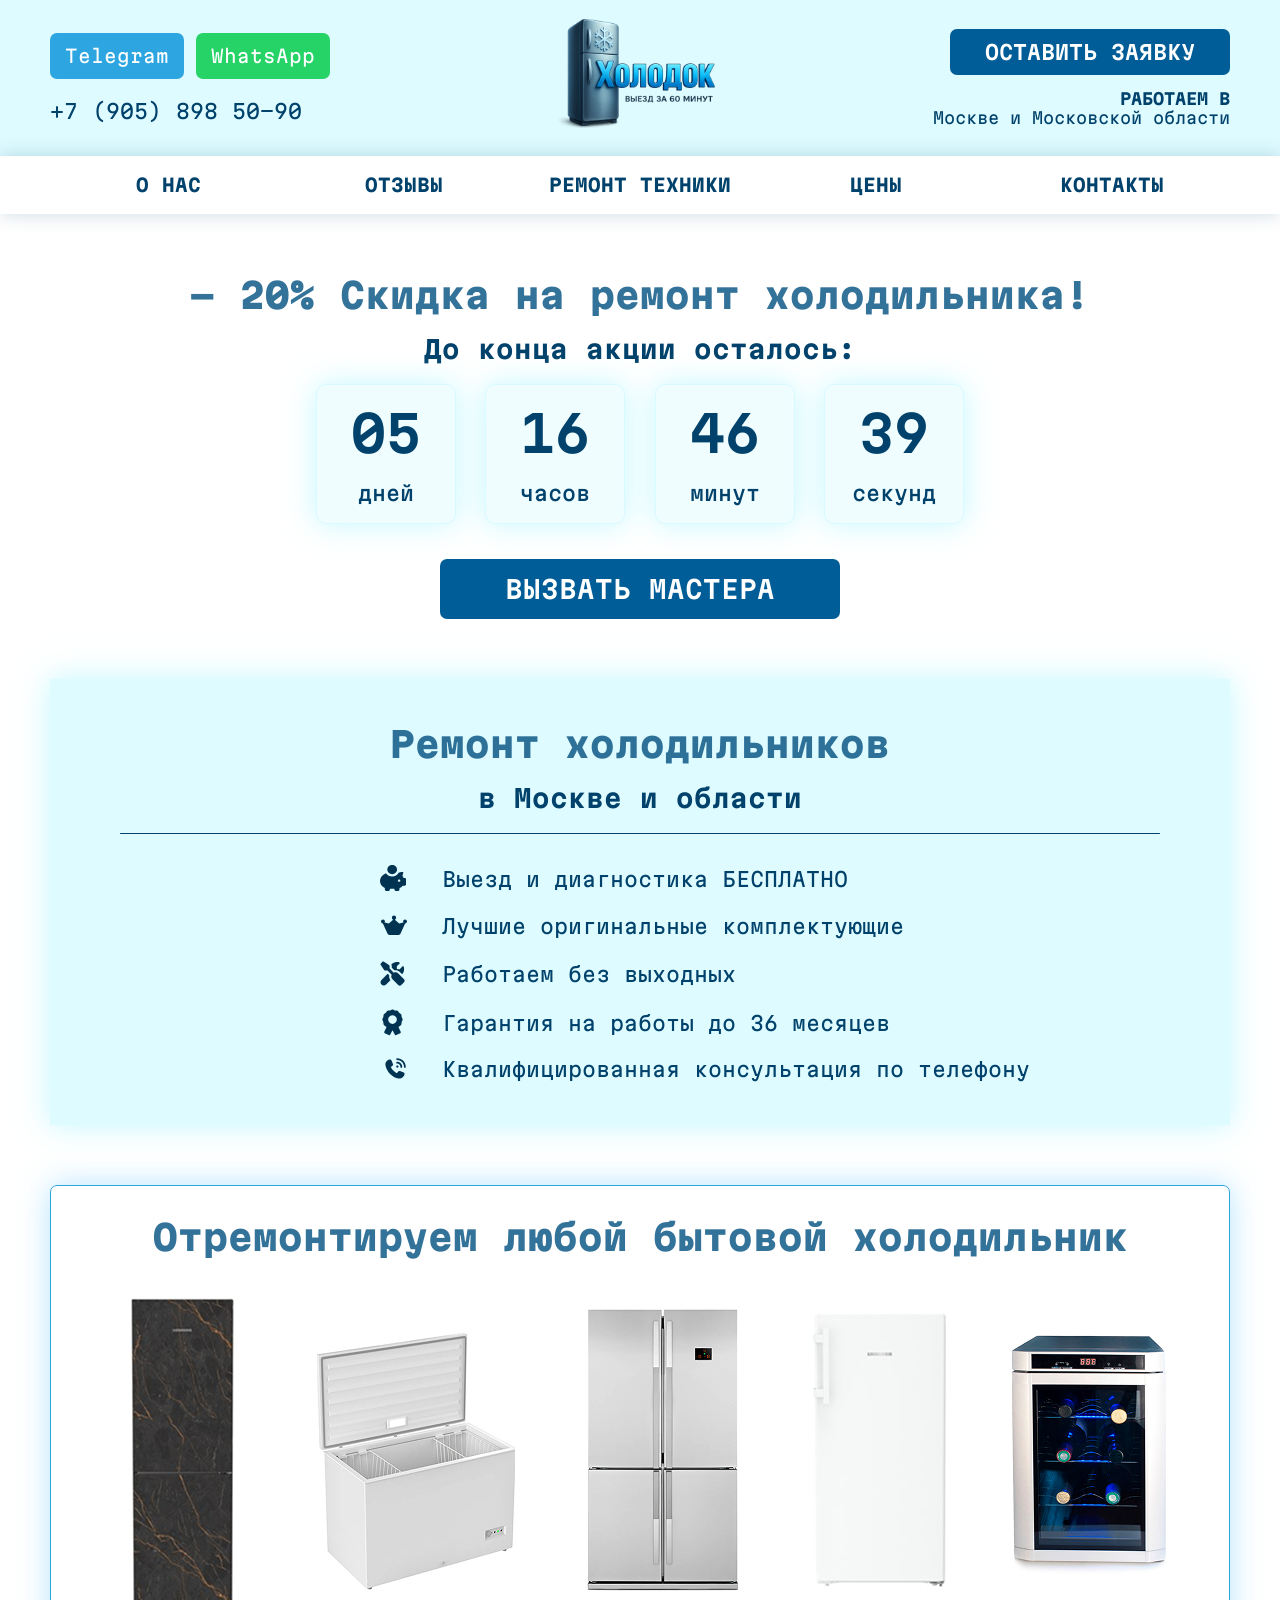
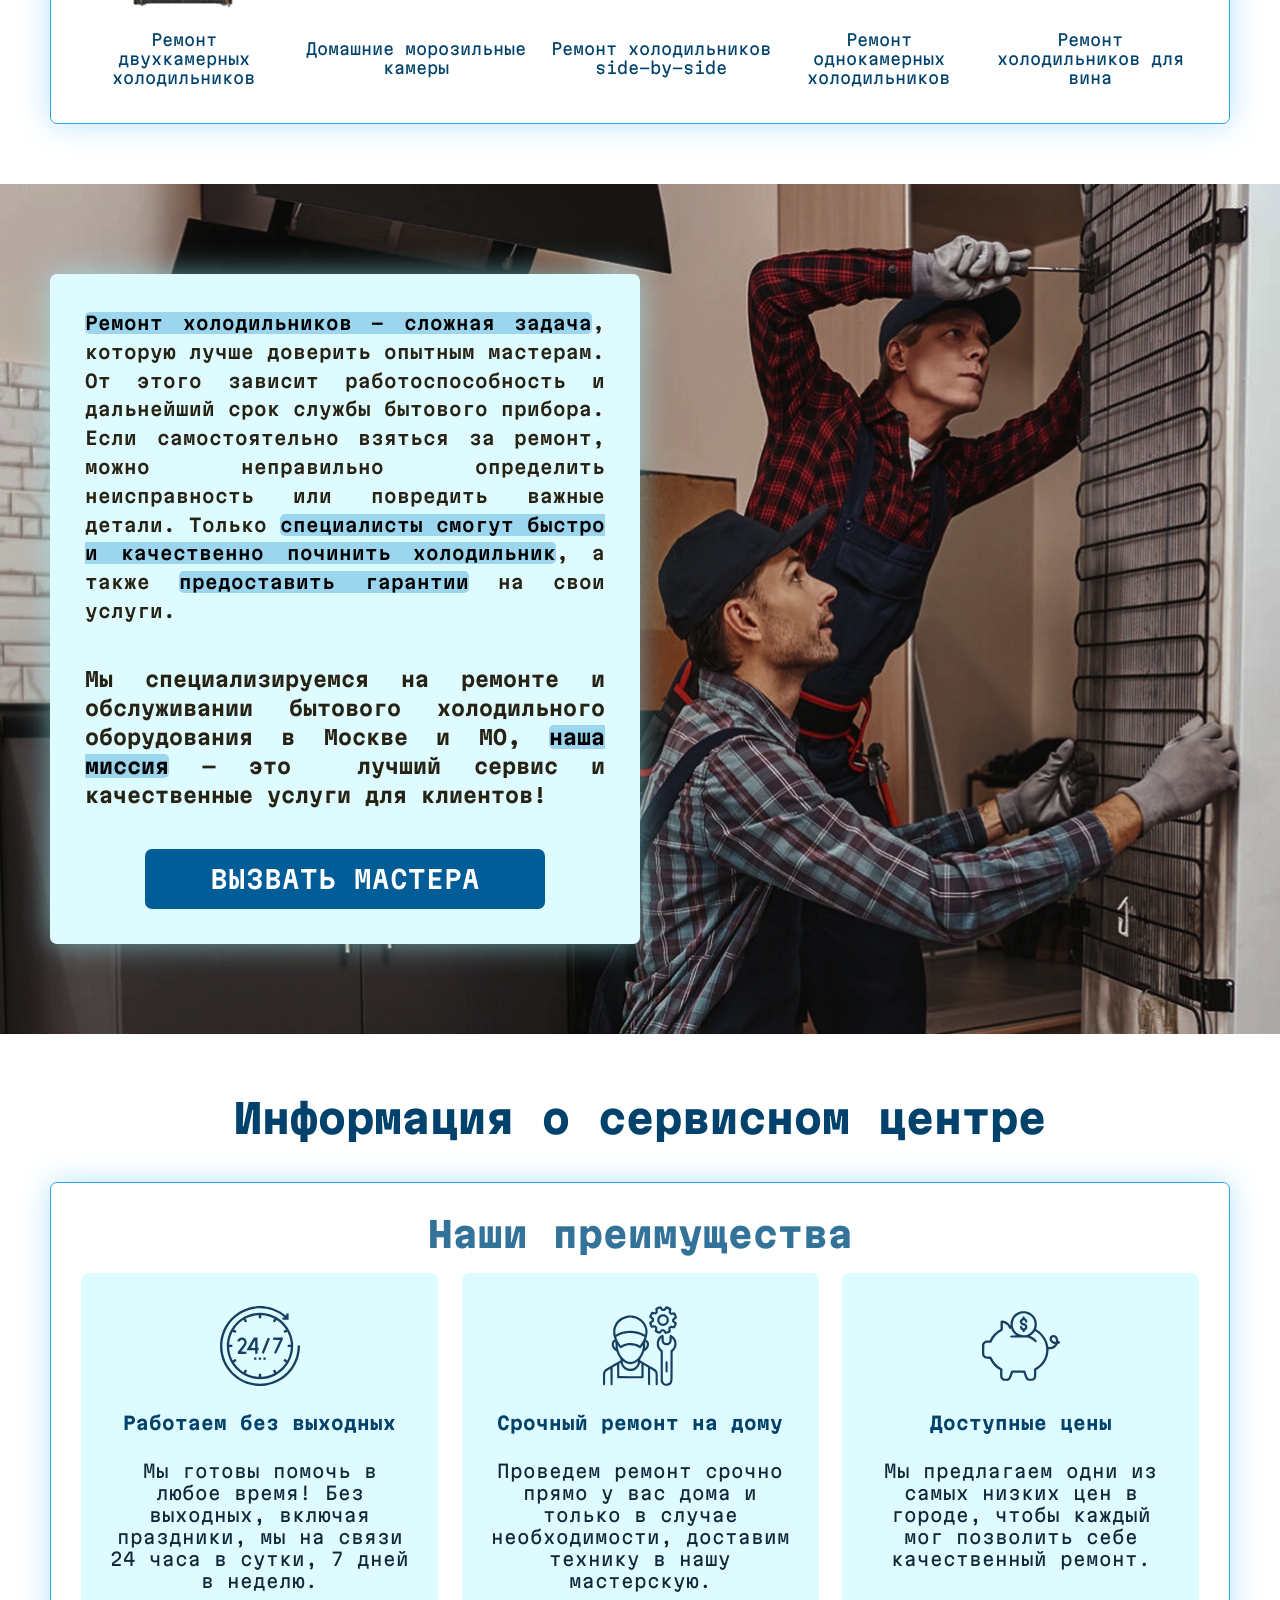
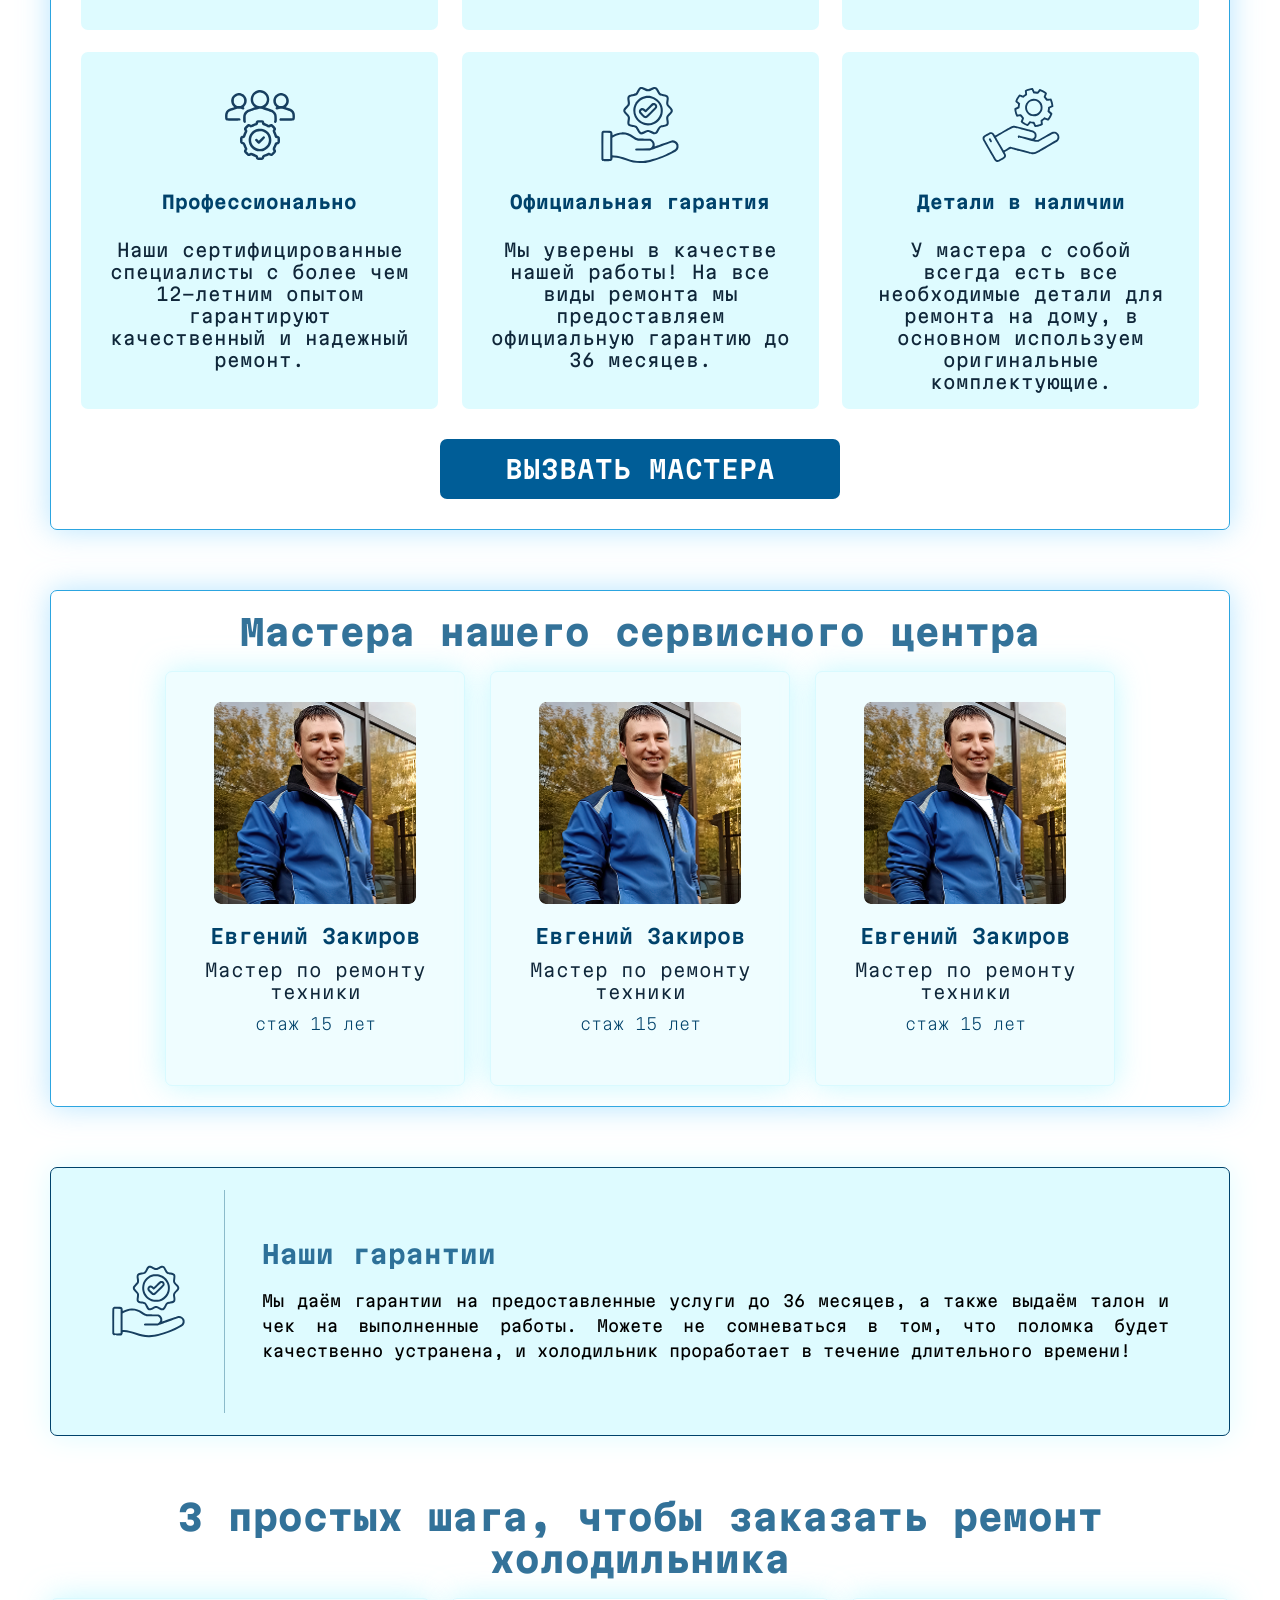
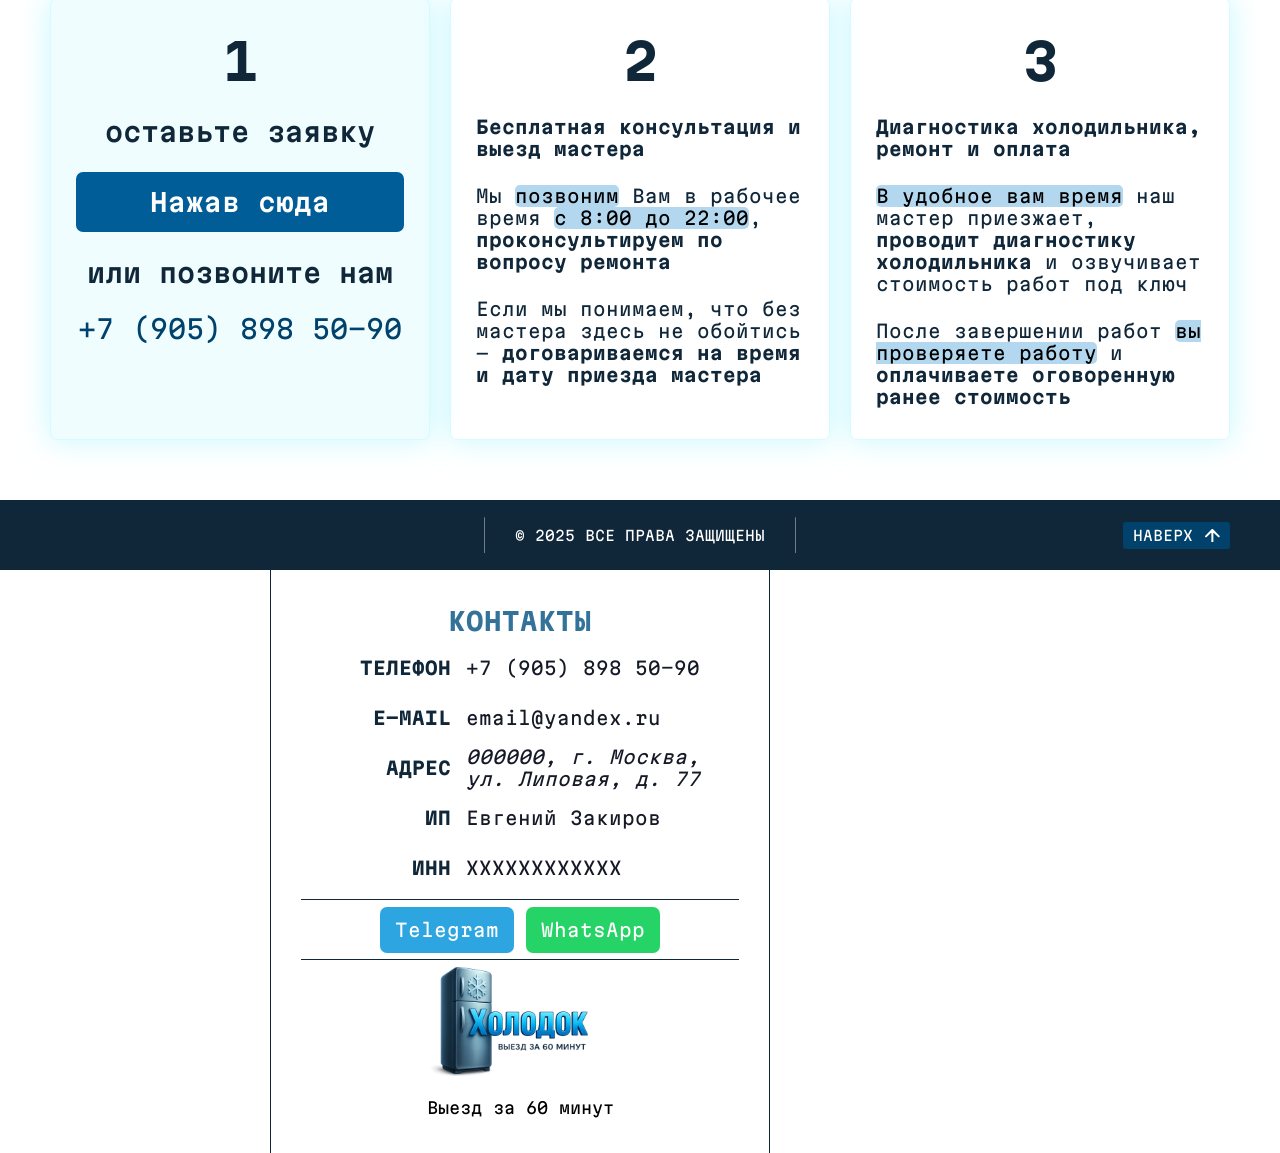
==== commit c21d9655: "third commit" ====
--- a/index.html
+++ b/index.html
@@ -1,534 +1 @@
-<!DOCTYPE html>
-<html lang="ru">
-<head>
-    <meta charset="UTF-8">
-    <meta name="viewport" content="width=device-width, initial-scale=1.0">
-    <link rel="preconnect" href="https://fonts.googleapis.com">
-    <link rel="preconnect" href="https://fonts.gstatic.com" crossorigin>
-    <link href="https://fonts.googleapis.com/css2?family=Martian+Mono:wght@100..800&display=swap" rel="stylesheet">
-    <!-- <link rel="canonical" href="https://"> -->
-    <link rel="apple-touch-icon" sizes="57x57" href="images/favicon/apple-icon-57x57.png">
-    <link rel="apple-touch-icon" sizes="60x60" href="images/favicon/apple-icon-60x60.png">
-    <link rel="apple-touch-icon" sizes="72x72" href="images/favicon/apple-icon-72x72.png">
-    <link rel="apple-touch-icon" sizes="76x76" href="images/favicon/apple-icon-76x76.png">
-    <link rel="apple-touch-icon" sizes="114x114" href="images/favicon/apple-icon-114x114.png">
-    <link rel="apple-touch-icon" sizes="120x120" href="images/favicon/apple-icon-120x120.png">
-    <link rel="apple-touch-icon" sizes="144x144" href="images/favicon/apple-icon-144x144.png">
-    <link rel="apple-touch-icon" sizes="152x152" href="images/favicon/apple-icon-152x152.png">
-    <link rel="apple-touch-icon" sizes="180x180" href="images/favicon/apple-icon-180x180.png">
-    <link rel="icon" type="image/png" sizes="192x192"  href="images/favicon/android-icon-192x192.png">
-    <link rel="icon" type="image/png" sizes="32x32" href="images/favicon/favicon-32x32.png">
-    <link rel="icon" type="image/png" sizes="96x96" href="images/favicon/favicon-96x96.png">
-    <link rel="icon" type="image/png" sizes="16x16" href="images/favicon/favicon-16x16.png">
-    <link rel="manifest" href="images/favicon/manifest.json">
-    <meta name="msapplication-TileColor" content="#ffffff">
-    <meta name="msapplication-TileImage" content="images/favicon/ms-icon-144x144.png">
-    <meta name="theme-color" content="#ffffff">
-    <link rel="stylesheet" href="styles/css/style.min.css">
-    <title>Ремонт холодильников</title>
-</head>
-<body>
-    <div class="wrapper">
-        <header id="up" class="header">
-            <div class="hatBlock">
-                <div class="container">
-                    <div class="hatBlock__contacts Desktop">
-                        <div class="contactBtnGroup">
-                            <a href="https://web.telegram.org" target="_blank" rel="noopener noreferrer" class="telegramBTN">
-                                <span>Telegram</span>
-                            </a>
-                            <a href="https://web.whatsapp.com" target="_blank" rel="noopener noreferrer" class="whatsappBTN">
-                                <span>WhatsApp</span>
-                            </a>
-                        </div>
-                        <div class="phoneNumber">
-                            <a href="tel:+79058985090">
-                                +7 (905) 898 50-90
-                            </a>
-                        </div>
-                    </div>
-                    <div class="hatBlock__logo">
-                        <a href="index.html" class="Desktop">
-                            <img src="images/icons/LOGO.svg" alt="logo" class="logo">
-                        </a>
-                        <a href="index.html" class="Mobile">
-                            <img src="images/icons/holodokMobLogo.svg" alt="logo" class="logo">
-                        </a>
-                        <span class="motto Desktop">
-                            
-                        </span>
-                    </div>
-                    <div class="hatBlock__motto Mobile">
-                        <span class="motto">
-                            Выезд за 60 минут
-                        </span>
-                    </div>
-                    <div class="hatBlock__interactive Desktop">
-                        <button data-modal class="requestFormBTN middleBlueColorBG">
-                            ОСТАВИТЬ ЗАЯВКУ
-                        </button>
-                        <div>
-                            <span style="font-weight: 700">
-                                РАБОТАЕМ В
-                            </span>
-                            <span>
-                                Москве и Московской области
-                            </span>
-                        </div>
-                    </div>
-                    <div class="sandwitch Mobile">
-                        <span></span><span></span><span></span>
-                    </div>
-                </div>
-            </div>
-            <nav class="navigationMenu">
-                <div class="container">
-                    <ul class="navList">
-                        <li class="navigationElement">
-                            <a href="#serviceAdvantages" class="navigationLink">
-                                О НАС
-                            </a>
-                        </li>
-                        <li class="navigationElement">
-                            <a href="reviews.html#reviewSection" class="navigationLink">
-                                ОТЗЫВЫ
-                            </a>
-                        </li>
-                        <li class="navigationElement dropDown">
-                            <span class="dropDownTitle">
-                                РЕМОНТ ТЕХНИКИ
-                            </span>
-                            <div class="dropDownMenu">
-                                <ul class="dropDownMenuList">
-                                    <li class="dropDownMenu__item">
-                                        <a href="freezers.html" class="dropDownMenu__link">
-                                            Морозильники
-                                        </a>
-                                    </li>
-                                    <li class="dropDownMenu__item">
-                                        <a href="refrigerators.html" class="dropDownMenu__link">
-                                            Холодильники
-                                        </a>
-                                    </li>
-                                    <li class="dropDownMenu__item">
-                                        <a href="wineCoolers.html" class="dropDownMenu__link">
-                                            Винные холодильники
-                                        </a>
-                                    </li>
-                                </ul>
-                            </div>
-                        </li>
-                        <li class="navigationElement">
-                            <a href="prices.html" class="navigationLink">
-                                ЦЕНЫ
-                            </a>
-                        </li>
-                        <li class="navigationElement">
-                            <a href="#down" class="navigationLink">
-                                КОНТАКТЫ
-                            </a>
-                        </li>
-                        <li class="Mobile">
-                            <div class="hatBlock__contacts">
-                                <div class="contactBtnGroup">
-                                    <a href="https://web.telegram.org" target="_blank" rel="noopener noreferrer" class="telegramBTN">
-                                        <span>Telegram</span>
-                                    </a>
-                                    <a href="https://web.whatsapp.com" target="_blank" rel="noopener noreferrer" class="whatsappBTN">
-                                        <span>WhatsApp</span>
-                                    </a>
-                                </div>
-                                <div class="phoneNumber">
-                                    <a href="tel:+79058985090">
-                                        +7 (905) 898 50-90
-                                    </a>
-                                </div>
-                            </div>
-                        </li>
-                        <li class="Mobile">
-                            <div class="hatBlock__interactive">
-                                <span style="font-weight: 700">
-                                    РАБОТАЕМ В
-                                </span>
-                                <span>
-                                    Москве и Московской области
-                                </span>
-                            </div>
-                        </li>
-                    </ul>
-                </div>
-            </nav>
-        </header>
-        <main class="main">
-            <section class="promotion">
-                <div class="container">
-                    <div class="promotion__text">
-                        <h2 class="middleBlueColoredTitle">- 20% Скидка на ремонт холодильника!</h2>
-                        <h3 class="darkBlueColoredTitle">
-                            До конца акции осталось:
-                        </h3>
-                    </div>
-                    <div class="promotion__timer">
-                        <div class="timer">
-                            <div class="timer__block">
-                                <span class="blockValue" id="days">00</span>
-                                <span class="blockParam">дней</span> 
-                            </div>
-                            <div class="timer__block">
-                                <span class="blockValue" id="hours">00</span>
-                                <span class="blockParam">часов</span> 
-                            </div>
-                            <div class="timer__block">
-                                <span class="blockValue" id="minutes">00</span>
-                                <span class="blockParam">минут</span> 
-                            </div>
-                            <div class="timer__block">
-                                <span class="blockValue" id="seconds">00</span>
-                                <span class="blockParam">секунд</span> 
-                            </div>
-                        </div>
-                        <button data-modal class="requestFormBTN middleBlueColorBG">
-                            ВЫЗВАТЬ МАСТЕРА
-                        </button>
-                    </div>
-                </div>
-            </section>
-            <section class="bait">
-                <div class="container">
-                    <div class="bait__text">
-                        <h1 class="middleBlueColoredTitle">Ремонт холодильников</h1>
-                        <h3 class="darkBlueColoredTitle">
-                            в Москве и области
-                        </h3>
-                    </div>
-                    <div class="bait__horizontalDevider"></div>
-                    <ul class="bait__list">
-                        <li>
-                            <img src="images/icons/pigBank.svg" class="bait__icon">
-                            <span>Выезд и диагностика БЕСПЛАТНО</span>
-                        </li>
-                        <li>
-                            <img src="images/icons/crown.svg" class="bait__icon">
-                            <span>Лучшие оригинальные комплектующие</span>
-                        </li>
-                        <li>
-                            <img src="images/icons/screwdriver-wrench.svg" class="bait__icon">
-                            <span>Работаем без выходных</span>
-                        </li>
-                        <li>
-                            <img src="images/icons/award.svg" class="bait__icon">
-                            <span>Гарантия на работы до 36 месяцев</span>
-                        </li>
-                        <li>
-                            <img src="images/icons/phone.svg" class="bait__icon">
-                            <span>Квалифицированная консультация по телефону</span>
-                        </li>
-                    </ul>
-                </div>
-            </section>
-            <section class="attention">
-                <div class="container">
-                    <div class="attention__block">
-                        <p class="attention__text">
-                            <mark class="blue">Ремонт холодильников – сложная задача</mark>, которую лучше доверить опытным мастерам. От этого зависит работоспособность и дальнейший срок службы бытового прибора. Если самостоятельно взяться за ремонт, можно неправильно определить неисправность или повредить важные детали. Только <mark class="blue">специалисты смогут быстро и качественно починить холодильник</mark>, а также <mark class="blue">предоставить гарантии</mark> на свои услуги.
-                        </p>
-                        <div class="attention__mobBG"></div>
-                        <p class="attention__warnText">
-                            Мы специализируемся на ремонте и обслуживании бытового холодильного оборудования в Москве и МО, <mark class="blue">наша миссия</mark> — это  лучший сервис и качественные услуги для клиентов!
-                        </p>
-                        <button data-modal class="requestFormBTN middleBlueColorBG">
-                            ВЫЗВАТЬ МАСТЕРА
-                        </button>
-                    </div>
-                </div>
-            </section>
-            <section id="serviceAdvantages" class="advantages">
-                <h2 class="darkBlueColoredTitle sectionTitle">Информация о сервисном центре</h2>
-                <div class="container">
-                    <div class="advantages__text">
-                        <h2 class="middleBlueColoredTitle">Наши преимущества</h2>
-                    </div>
-                    <div class="advantages__content">
-                        <div class="advantages__item">
-                            <img src="images/icons/24-7.svg" class="advantages__icon">
-                            <h4 class="advantages__title">
-                                Работаем без выходных
-                            </h4>
-                            <p class="advantages__body">
-                                Мы готовы помочь в любое время! Без выходных, включая праздники, мы на связи 24 часа в сутки, 7 дней в неделю.
-                            </p>
-                        </div>
-                        <div class="advantages__item">
-                            <img src="images/icons/mechanic.svg" class="advantages__icon">
-                            <h4 class="advantages__title">
-                                Срочный ремонт на дому
-                            </h4>
-                            <p class="advantages__body">
-                                Проведем ремонт срочно прямо у вас дома и только в случае необходимости, доставим технику в нашу мастерскую.
-                            </p>
-                        </div>
-                        <div class="advantages__item">
-                            <img src="images/icons/piggybank_second.svg" class="advantages__icon">
-                            <h4 class="advantages__title">
-                                Доступные цены
-                            </h4>
-                            <p class="advantages__body">
-                                Мы предлагаем одни из самых низких цен в городе, чтобы каждый мог позволить себе качественный ремонт.
-                            </p>
-                        </div>
-                        <div class="advantages__item">
-                            <img src="images/icons/professional-services.svg" class="advantages__icon">
-                            <h4 class="advantages__title">
-                                Профессионально
-                            </h4>
-                            <p class="advantages__body">
-                                Наши сертифицированные специалисты с более чем 12-летним опытом гарантируют качественный и надежный ремонт.
-                            </p>
-                        </div>
-                        <div class="advantages__item">
-                            <img src="images/icons/guarantee.svg" class="advantages__icon">
-                            <h4 class="advantages__title">
-                                Официальная гарантия
-                            </h4>
-                            <p class="advantages__body">
-                                Мы уверены в качестве нашей работы! На все виды ремонта мы предоставляем официальную гарантию до 36 месяцев.
-                            </p>
-                        </div>
-                        <div class="advantages__item">
-                            <img src="images/icons/change-management.svg" class="advantages__icon">
-                            <h4 class="advantages__title">
-                                Детали в наличии
-                            </h4>
-                            <p class="advantages__body">
-                                У мастера с собой всегда есть все необходимые детали для ремонта на дому, в основном используем оригинальные комплектующие.
-                            </p>
-                        </div>
-                    </div>
-                    <button data-modal class="requestFormBTN middleBlueColorBG">
-                        ВЫЗВАТЬ МАСТЕРА
-                    </button>
-                </div>
-            </section>
-            <section class="ourRepairmans">
-                <div class="container">
-                    <h2 class="middleBlueColoredTitle">
-                        Мастера нашего сервисного центра
-                    </h2>
-                    <div class="ourRepairmans__content">
-                        <div class="repairmanItem">
-                            <img src="images/pictures/evgeniy.png" alt="фото мастера" class="repairmanItem__img">
-                            <div class="repairmanItem__text">
-                                <p class="repairmanItem__repairmanName">Евгений Закиров</p>
-                                <p class="repairmanItem__repairmanDirection">Мастер по ремонту техники</p>
-                                <p class="repairmanItem__repairmanExperience">стаж 15 лет</p>
-                            </div>
-                        </div>
-                        <div class="repairmanItem">
-                            <img src="images/pictures/evgeniy.png" alt="фото мастера" class="repairmanItem__img">
-                            <div class="repairmanItem__text">
-                                <p class="repairmanItem__repairmanName">Евгений Закиров</p>
-                                <p class="repairmanItem__repairmanDirection">Мастер по ремонту техники</p>
-                                <p class="repairmanItem__repairmanExperience">стаж 15 лет</p>
-                            </div>
-                        </div>
-                        <div class="repairmanItem">
-                            <img src="images/pictures/evgeniy.png" alt="фото мастера" class="repairmanItem__img">
-                            <div class="repairmanItem__text">
-                                <p class="repairmanItem__repairmanName">Евгений Закиров</p>
-                                <p class="repairmanItem__repairmanDirection">Мастер по ремонту техники</p>
-                                <p class="repairmanItem__repairmanExperience">стаж 15 лет</p>
-                            </div>
-                        </div>
-                    </div>
-                </div>
-            </section>
-            <section class="guarantee">
-                <div class="container">
-                    <div class="guarantee__icon">
-                        <img src="images/icons/guarantee.svg">
-                    </div>
-                    <div class="guarantee__verticalDevider"></div>
-                    <div class="guarantee__horizontalDevider"></div>
-                    <div class="guarantee__content">
-                        <h2 class="middleBlueColoredTitle">Наши гарантии</h2>
-                        <p class="paragraph">
-                            Мы даём гарантии на предоставленные услуги до 36 месяцев, а также выдаём талон и чек на выполненные работы. Можете не сомневаться в том, что поломка будет качественно устранена, и холодильник проработает в течение длительного времени!
-                        </p>
-                    </div>
-                </div>
-            </section>
-            <section class="instruction">
-                <div class="container">
-                    <h2 class="middleBlueColoredTitle">
-                        3 простых шага, чтобы заказать ремонт холодильника
-                    </h2>
-                    <div class="instruction__content">
-                        <div class="stepBlock">
-                            <span class="stepBlock__num">1</span>
-                            <p class="stepBlock__hugeParagraph">
-                                оставьте заявку
-                            </p>
-                            <button data-modal class="requestFormBTN middleBlueColorBG">
-                                Нажав сюда
-                            </button>
-                            <p class="stepBlock__hugeParagraph">
-                                или позвоните нам
-                            </p>
-                            <a href="tel:+79058985090">
-                                +7 (905) 898 50-90
-                            </a>
-                        </div>
-                        <div class="stepBlock">
-                            <span class="stepBlock__num">2</span>
-                            <p class="stepBlock__regularParagraph mobCen">
-                                <b>Бесплатная консультация и выезд мастера</b>
-                            </p>
-                            <p class="stepBlock__regularParagraph">
-                                Мы <mark class="blue">позвоним</mark> Вам в рабочее время <mark class="blue">с 8:00 до 22:00</mark>, <strong>проконсультируем по вопросу ремонта</strong>
-                            </p>
-                            <p class="stepBlock__regularParagraph">
-                                Если мы понимаем, что без мастера здесь не обойтись — <strong>договариваемся на время и дату приезда мастера</strong>
-                            </p>
-                        </div>
-                        <div class="stepBlock">
-                            <span class="stepBlock__num">3</span>
-                            <p class="stepBlock__regularParagraph mobCen">
-                                <b>Диагностика холодильника, ремонт и оплата</b>
-                            </p>
-                            <p class="stepBlock__regularParagraph">
-                                <mark class="blue">В удобное вам время</mark> наш мастер приезжает, <strong>проводит диагностику холодильника</strong> и озвучивает стоимость работ под ключ
-                            </p>
-                            <p class="stepBlock__regularParagraph">
-                                После завершении работ <mark class="blue">вы проверяете работу</mark> и <strong>оплачиваете оговоренную ранее стоимость</strong>
-                            </p>
-                        </div>
-                    </div>
-                </div>
-            </section>
-            <section class="promise">
-                <div class="container">
-                    <div class="promise__text">
-                        <h2 class="middleBlueColoredTitle">Отремонтируем любой бытовой холодильник</h2>
-                    </div>
-                    <div class="promise__content">
-                        <img src="images/pictures/leibherr-f.png" class="promise__image">
-                        <span>Ремонт двухкамерных холодильников</span>
-                        <img src="images/pictures/morozilnik.png" class="promise__image">
-                        <span>Домашние морозильные камеры</span>
-                        <img src="images/pictures/holodilnik-kamerniy.png" class="promise__image">
-                        <span>Ремонт холодильников side-by-side</span>
-                        <img src="images/pictures/liebherr-s.png" class="promise__image">
-                        <span>Ремонт однокамерных холодильников</span>
-                        <img src="images/pictures/holodilnik-vino.png" class="promise__image">
-                        <span>Ремонт холодильников для вина</span>
-                    </div>
-                </div>
-            </section>
-        </main>
-        <footer class="footer" id="down">
-            <div class="footer__top">
-                <div class="footer__verticalDevider"></div>
-                <span>
-                    © 2025 ВСЕ ПРАВА ЗАЩИЩЕНЫ
-                </span>
-                <div class="footer__verticalDevider"></div>
-                <a href="#up" class="pageup">
-                    <span class="Desktop">
-                        НАВЕРХ
-                    </span>
-                    <img src="images/icons/UpArrow.svg">
-                </a>
-            </div>
-            <div class="footer__contacts">
-                <h3 class="middleBlueColoredTitle">КОНТАКТЫ</h3>
-                <div class="contactsField">
-                    <h4 class="contactsField__title">ТЕЛЕФОН</h4>
-                    <a class="contactsField__descr" href="tel:+79058985090">+7 (905) 898 50-90</a>
-                    <h4 class="contactsField__title">E-MAIL</h4>
-                    <span class="contactsField__descr">email@yandex.ru</span>
-                    <h4 class="contactsField__title">АДРЕС</h4>
-                    <address class="contactsField__descr">
-                        000000, г. Москва, ул. Липовая, д. 77
-                    </address>
-                    <h4 class="contactsField__title">ИП</h4>
-                    <span class="contactsField__descr">Евгений Закиров</span>
-                    <h4 class="contactsField__title">ИНН</h4>
-                    <span class="contactsField__descr">ХХХХХХХХХХХХ</span>
-                </div>
-                <div class="footer__horizontalDevider"></div>
-                <div class="contactBtnGroup">
-                    <a href="https://web.telegram.org" target="_blank" rel="noopener noreferrer" class="telegramBTN">
-                        <span>Telegram</span>
-                    </a>
-                    <a href="https://web.whatsapp.com" target="_blank" rel="noopener noreferrer" class="whatsappBTN">
-                        <span>WhatsApp</span>
-                    </a>
-                </div>
-                <div class="footer__horizontalDevider"></div>
-                <div class="footer__logo">
-                    <a href="index.html" class="Desktop">
-                        <img src="images/icons/LOGO.svg" alt="logo" class="logo">
-                    </a>
-                    <br><br>
-                    <span class="motto">
-                        Выезд за 60 минут
-                    </span>
-                </div>
-            </div>
-            <div class="footer__map">
-                <iframe src="https://yandex.ru/map-widget/v1/?um=constructor%3A461d2c2717d1dd383976aae17f39134cff1a304d3abc587e0bac50bb87dbe971&amp;source=constructor" width="100%" height="580" frameborder="0"></iframe>
-            </div>
-        </footer>
-        <div class="modal">
-            <div class="modal__dialog">
-                <div class="modal__content">
-                    <div class="modal__close">
-                        <span data-close>&times;</span>
-                    </div>
-                    <form name="feedbackForm" action="#">
-                        <h2 class="middleBlueColoredTitle">Починим любой холодильник</h2>
-
-                        <label for="brand">Выберите название бренда производителя</label>
-                        <select required id="brand" name="brand">
-                            <option class="placeholder" value="" disabled selected hidden>
-                                Название бренда в выпадающем меню
-                            </option>
-                            <option value="1"> бренд 1 </option>
-                            <option value="2"> бренд 2 </option>
-                            <option value="3"> бренд 3 </option>
-                            <option value="4"> бренд 4 </option>
-                            <option value="5"> бренд 5 </option>
-                        </select>
-
-                        <label class="beforeLabel" for="model">Выберите модель</label>
-                        <select required id="model" name="model">
-                            <option class="placeholder" value="" disabled selected hidden>
-                                Название модели в выпадающем меню
-                            </option>
-                            <option value="1"> модель 1 </option>
-                            <option value="2"> модель 2 </option>
-                        </select>
-
-                        <label class="beforeLabel" for="clientName">Заполните форму обратной связи</label>
-
-                        <input id="clientName" required placeholder="ФИО" name="clientName" type="text">
-                        <input id="phoneNumber" required  placeholder="Ваш номер телефона" name="phoneNumber" type="tel">
-
-                        <select required id="feedbackTime" name="feedbackTime">
-                            <option class="placeholder" value="" disabled selected hidden>
-                                Когда вам можно перезвонить
-                            </option>
-                            <option value="перезвонить в течение часа"> В течение часа </option>
-                            <option value="перезвонить в течение дня"> В течение дня </option>
-                            <option value="перезвонить в течение завтрашнего дня"> В течение завтрашнего дня </option>
-                        </select>
-
-                        <input type="submit" value="Отправить" class="submitBtn"></input>
-                    </form>
-                </div>
-            </div>
-        </div>
-    </div>
-    <script src="scripts/clientScript.js"></script>
-</body>
-</html>+<!DOCTYPE html><html lang="ru"><head><meta charset="UTF-8"><meta name="viewport" content="width=device-width, initial-scale=1.0"><link rel="preconnect" href="https://fonts.googleapis.com"><link rel="preconnect" href="https://fonts.gstatic.com" crossorigin><link href="https://fonts.googleapis.com/css2?family=Martian+Mono:wght@100..800&display=swap" rel="stylesheet"><link rel="apple-touch-icon" sizes="57x57" href="images/favicon/apple-icon-57x57.png"><link rel="apple-touch-icon" sizes="60x60" href="images/favicon/apple-icon-60x60.png"><link rel="apple-touch-icon" sizes="72x72" href="images/favicon/apple-icon-72x72.png"><link rel="apple-touch-icon" sizes="76x76" href="images/favicon/apple-icon-76x76.png"><link rel="apple-touch-icon" sizes="114x114" href="images/favicon/apple-icon-114x114.png"><link rel="apple-touch-icon" sizes="120x120" href="images/favicon/apple-icon-120x120.png"><link rel="apple-touch-icon" sizes="144x144" href="images/favicon/apple-icon-144x144.png"><link rel="apple-touch-icon" sizes="152x152" href="images/favicon/apple-icon-152x152.png"><link rel="apple-touch-icon" sizes="180x180" href="images/favicon/apple-icon-180x180.png"><link rel="icon" type="image/png" sizes="192x192" href="images/favicon/android-icon-192x192.png"><link rel="icon" type="image/png" sizes="32x32" href="images/favicon/favicon-32x32.png"><link rel="icon" type="image/png" sizes="96x96" href="images/favicon/favicon-96x96.png"><link rel="icon" type="image/png" sizes="16x16" href="images/favicon/favicon-16x16.png"><link rel="manifest" href="images/favicon/manifest.json"><meta name="msapplication-TileColor" content="#ffffff"><meta name="msapplication-TileImage" content="images/favicon/ms-icon-144x144.png"><meta name="theme-color" content="#ffffff"><link rel="stylesheet" href="styles/css/style.min.css"><title>Ремонт холодильников</title></head><body><div class="wrapper"><header id="up" class="header"><div class="hatBlock"><div class="container"><div class="hatBlock__contacts Desktop"><div class="contactBtnGroup"><a href="https://web.telegram.org" target="_blank" rel="noopener noreferrer" class="telegramBTN"><span>Telegram</span></a><a href="https://web.whatsapp.com" target="_blank" rel="noopener noreferrer" class="whatsappBTN"><span>WhatsApp</span></a></div><div class="phoneNumber"><a href="tel:+79058985090"> +7 (905) 898 50-90 </a></div></div><div class="hatBlock__logo"><a href="index.html" class="Desktop"><img src="images/icons/LOGO.svg" alt="logo" class="logo"></a><a href="index.html" class="Mobile"><img src="images/icons/holodokMobLogo.svg" alt="logo" class="logo"></a><span class="motto Desktop"></span></div><div class="hatBlock__motto Mobile"><span class="motto"> Выезд за 60 минут </span></div><div class="hatBlock__interactive Desktop"><button data-modal class="requestFormBTN middleBlueColorBG"> ОСТАВИТЬ ЗАЯВКУ </button><div><span style="font-weight: 700"> РАБОТАЕМ В </span><span> Москве и Московской области </span></div></div><div class="sandwitch Mobile"><span></span><span></span><span></span></div></div></div><nav class="navigationMenu"><div class="container"><ul class="navList"><li class="navigationElement"><a href="#serviceAdvantages" class="navigationLink"> О НАС </a></li><li class="navigationElement"><a href="reviews.html#reviewSection" class="navigationLink"> ОТЗЫВЫ </a></li><li class="navigationElement dropDown"><span class="dropDownTitle"> РЕМОНТ ТЕХНИКИ </span><div class="dropDownMenu"><ul class="dropDownMenuList"><li class="dropDownMenu__item"><a href="freezers.html" class="dropDownMenu__link"> Морозильники </a></li><li class="dropDownMenu__item"><a href="refrigerators.html" class="dropDownMenu__link"> Холодильники </a></li><li class="dropDownMenu__item"><a href="wineCoolers.html" class="dropDownMenu__link"> Винные холодильники </a></li></ul></div></li><li class="navigationElement"><a href="prices.html" class="navigationLink"> ЦЕНЫ </a></li><li class="navigationElement"><a href="#down" class="navigationLink"> КОНТАКТЫ </a></li><li class="Mobile"><div class="hatBlock__contacts"><div class="contactBtnGroup"><a href="https://web.telegram.org" target="_blank" rel="noopener noreferrer" class="telegramBTN"><span>Telegram</span></a><a href="https://web.whatsapp.com" target="_blank" rel="noopener noreferrer" class="whatsappBTN"><span>WhatsApp</span></a></div><div class="phoneNumber"><a href="tel:+79058985090"> +7 (905) 898 50-90 </a></div></div></li><li class="Mobile"><div class="hatBlock__interactive"><span style="font-weight: 700"> РАБОТАЕМ В </span><span> Москве и Московской области </span></div></li></ul></div></nav></header><main class="main"><section class="promotion"><div class="container"><div class="promotion__text"><h2 class="middleBlueColoredTitle">- 20% Скидка на ремонт холодильника!</h2><h3 class="darkBlueColoredTitle"> До конца акции осталось: </h3></div><div class="promotion__timer"><div class="timer"><div class="timer__block"><span class="blockValue" id="days">00</span><span class="blockParam">дней</span></div><div class="timer__block"><span class="blockValue" id="hours">00</span><span class="blockParam">часов</span></div><div class="timer__block"><span class="blockValue" id="minutes">00</span><span class="blockParam">минут</span></div><div class="timer__block"><span class="blockValue" id="seconds">00</span><span class="blockParam">секунд</span></div></div><button data-modal class="requestFormBTN middleBlueColorBG"> ВЫЗВАТЬ МАСТЕРА </button></div></div></section><section class="bait"><div class="container"><div class="bait__text"><h1 class="middleBlueColoredTitle">Ремонт холодильников</h1><h3 class="darkBlueColoredTitle"> в Москве и области </h3></div><div class="bait__horizontalDevider"></div><ul class="bait__list"><li><img src="images/icons/pigBank.svg" class="bait__icon"><span>Выезд и диагностика БЕСПЛАТНО</span></li><li><img src="images/icons/crown.svg" class="bait__icon"><span>Лучшие оригинальные комплектующие</span></li><li><img src="images/icons/screwdriver-wrench.svg" class="bait__icon"><span>Работаем без выходных</span></li><li><img src="images/icons/award.svg" class="bait__icon"><span>Гарантия на работы до 36 месяцев</span></li><li><img src="images/icons/phone.svg" class="bait__icon"><span>Квалифицированная консультация по телефону</span></li></ul></div></section><section class="promise"><div class="container"><div class="promise__text"><h2 class="middleBlueColoredTitle">Отремонтируем любой бытовой холодильник</h2></div><div class="promise__content"><img src="images/pictures/leibherr-f.png" class="promise__image"><span>Ремонт двухкамерных холодильников</span><img src="images/pictures/morozilnik.png" class="promise__image"><span>Домашние морозильные камеры</span><img src="images/pictures/holodilnik-kamerniy.png" class="promise__image"><span>Ремонт холодильников side-by-side</span><img src="images/pictures/liebherr-s.png" class="promise__image"><span>Ремонт однокамерных холодильников</span><img src="images/pictures/holodilnik-vino.png" class="promise__image"><span>Ремонт холодильников для вина</span></div></div></section><section class="attention"><div class="container"><div class="attention__block"><p class="attention__text"><mark class="blue">Ремонт холодильников – сложная задача</mark>, которую лучше доверить опытным мастерам. От этого зависит работоспособность и дальнейший срок службы бытового прибора. Если самостоятельно взяться за ремонт, можно неправильно определить неисправность или повредить важные детали. Только <mark class="blue">специалисты смогут быстро и качественно починить холодильник</mark>, а также <mark class="blue">предоставить гарантии</mark> на свои услуги. </p><div class="attention__mobBG"></div><p class="attention__warnText"> Мы специализируемся на ремонте и обслуживании бытового холодильного оборудования в Москве и МО, <mark class="blue">наша миссия</mark> — это  лучший сервис и качественные услуги для клиентов! </p><button data-modal class="requestFormBTN middleBlueColorBG"> ВЫЗВАТЬ МАСТЕРА </button></div></div></section><section id="serviceAdvantages" class="advantages"><h2 class="darkBlueColoredTitle sectionTitle">Информация о сервисном центре</h2><div class="container"><div class="advantages__text"><h2 class="middleBlueColoredTitle">Наши преимущества</h2></div><div class="advantages__content"><div class="advantages__item"><img src="images/icons/24-7.svg" class="advantages__icon"><h4 class="advantages__title"> Работаем без выходных </h4><p class="advantages__body"> Мы готовы помочь в любое время! Без выходных, включая праздники, мы на связи 24 часа в сутки, 7 дней в неделю. </p></div><div class="advantages__item"><img src="images/icons/mechanic.svg" class="advantages__icon"><h4 class="advantages__title"> Срочный ремонт на дому </h4><p class="advantages__body"> Проведем ремонт срочно прямо у вас дома и только в случае необходимости, доставим технику в нашу мастерскую. </p></div><div class="advantages__item"><img src="images/icons/piggybank_second.svg" class="advantages__icon"><h4 class="advantages__title"> Доступные цены </h4><p class="advantages__body"> Мы предлагаем одни из самых низких цен в городе, чтобы каждый мог позволить себе качественный ремонт. </p></div><div class="advantages__item"><img src="images/icons/professional-services.svg" class="advantages__icon"><h4 class="advantages__title"> Профессионально </h4><p class="advantages__body"> Наши сертифицированные специалисты с более чем 12-летним опытом гарантируют качественный и надежный ремонт. </p></div><div class="advantages__item"><img src="images/icons/guarantee.svg" class="advantages__icon"><h4 class="advantages__title"> Официальная гарантия </h4><p class="advantages__body"> Мы уверены в качестве нашей работы! На все виды ремонта мы предоставляем официальную гарантию до 36 месяцев. </p></div><div class="advantages__item"><img src="images/icons/change-management.svg" class="advantages__icon"><h4 class="advantages__title"> Детали в наличии </h4><p class="advantages__body"> У мастера с собой всегда есть все необходимые детали для ремонта на дому, в основном используем оригинальные комплектующие. </p></div></div><button data-modal class="requestFormBTN middleBlueColorBG"> ВЫЗВАТЬ МАСТЕРА </button></div></section><section class="ourRepairmans" id="ourRepairmans"><div class="container"><h2 class="middleBlueColoredTitle"> Мастера нашего сервисного центра </h2><div class="ourRepairmans__content"><div class="repairmanItem"><img src="images/pictures/evgeniy.png" alt="фото мастера" class="repairmanItem__img"><div class="repairmanItem__text"><p class="repairmanItem__repairmanName">Евгений Закиров</p><p class="repairmanItem__repairmanDirection">Мастер по ремонту техники</p><p class="repairmanItem__repairmanExperience">стаж 15 лет</p></div></div><div class="repairmanItem"><img src="images/pictures/evgeniy.png" alt="фото мастера" class="repairmanItem__img"><div class="repairmanItem__text"><p class="repairmanItem__repairmanName">Евгений Закиров</p><p class="repairmanItem__repairmanDirection">Мастер по ремонту техники</p><p class="repairmanItem__repairmanExperience">стаж 15 лет</p></div></div><div class="repairmanItem"><img src="images/pictures/evgeniy.png" alt="фото мастера" class="repairmanItem__img"><div class="repairmanItem__text"><p class="repairmanItem__repairmanName">Евгений Закиров</p><p class="repairmanItem__repairmanDirection">Мастер по ремонту техники</p><p class="repairmanItem__repairmanExperience">стаж 15 лет</p></div></div></div></div></section><section class="guarantee"><div class="container"><div class="guarantee__icon"><img src="images/icons/guarantee.svg"></div><div class="guarantee__verticalDevider"></div><div class="guarantee__horizontalDevider"></div><div class="guarantee__content"><h3 class="middleBlueColoredTitle">Наши гарантии</h3><p class="paragraph"> Мы даём гарантии на предоставленные услуги до 36 месяцев, а также выдаём талон и чек на выполненные работы. Можете не сомневаться в том, что поломка будет качественно устранена, и холодильник проработает в течение длительного времени! </p></div></div></section><section class="instruction"><div class="container"><h2 class="middleBlueColoredTitle"> 3 простых шага, чтобы заказать ремонт холодильника </h2><div class="instruction__content"><div class="stepBlock"><span class="stepBlock__num">1</span><p class="stepBlock__hugeParagraph"> оставьте заявку </p><button data-modal class="requestFormBTN middleBlueColorBG"> Нажав сюда </button><p class="stepBlock__hugeParagraph"> или позвоните нам </p><a href="tel:+79058985090"> +7 (905) 898 50-90 </a></div><div class="stepBlock"><span class="stepBlock__num">2</span><p class="stepBlock__regularParagraph mobCen"><b>Бесплатная консультация и выезд мастера</b></p><p class="stepBlock__regularParagraph"> Мы <mark class="blue">позвоним</mark> Вам в рабочее время <mark class="blue">с 8:00 до 22:00</mark>, <strong>проконсультируем по вопросу ремонта</strong></p><p class="stepBlock__regularParagraph"> Если мы понимаем, что без мастера здесь не обойтись — <strong>договариваемся на время и дату приезда мастера</strong></p></div><div class="stepBlock"><span class="stepBlock__num">3</span><p class="stepBlock__regularParagraph mobCen"><b>Диагностика холодильника, ремонт и оплата</b></p><p class="stepBlock__regularParagraph"><mark class="blue">В удобное вам время</mark> наш мастер приезжает, <strong>проводит диагностику холодильника</strong> и озвучивает стоимость работ под ключ </p><p class="stepBlock__regularParagraph"> После завершении работ <mark class="blue">вы проверяете работу</mark> и <strong>оплачиваете оговоренную ранее стоимость</strong></p></div></div></div></section></main><footer class="footer" id="down"><div class="footer__top"><div class="footer__verticalDevider"></div><span> © 2025 ВСЕ ПРАВА ЗАЩИЩЕНЫ </span><div class="footer__verticalDevider"></div><a href="#up" class="pageup"><span class="Desktop"> НАВЕРХ </span><img src="images/icons/UpArrow.svg"></a></div><div class="footer__contacts"><h3 class="middleBlueColoredTitle">КОНТАКТЫ</h3><div class="contactsField"><h4 class="contactsField__title">ТЕЛЕФОН</h4><a class="contactsField__descr" href="tel:+79058985090">+7 (905) 898 50-90</a><h4 class="contactsField__title">E-MAIL</h4><span class="contactsField__descr">email@yandex.ru</span><h4 class="contactsField__title">АДРЕС</h4><address class="contactsField__descr"> 000000, г. Москва, ул. Липовая, д. 77 </address><h4 class="contactsField__title">ИП</h4><span class="contactsField__descr">Евгений Закиров</span><h4 class="contactsField__title">ИНН</h4><span class="contactsField__descr">ХХХХХХХХХХХХ</span></div><div class="footer__horizontalDevider"></div><div class="contactBtnGroup"><a href="https://web.telegram.org" target="_blank" rel="noopener noreferrer" class="telegramBTN"><span>Telegram</span></a><a href="https://web.whatsapp.com" target="_blank" rel="noopener noreferrer" class="whatsappBTN"><span>WhatsApp</span></a></div><div class="footer__horizontalDevider"></div><div class="footer__logo"><a href="index.html" class="Desktop"><img src="images/icons/LOGO.svg" alt="logo" class="logo"></a><br><br><span class="motto"> Выезд за 60 минут </span></div></div><div class="footer__map"><iframe src="https://yandex.ru/map-widget/v1/?um=constructor%3A461d2c2717d1dd383976aae17f39134cff1a304d3abc587e0bac50bb87dbe971&amp;source=constructor" width="100%" height="580" frameborder="0"></iframe></div></footer><div class="modal"><div class="modal__dialog"><div class="modal__content"><div class="modal__close"><span data-close>&times;</span></div><form name="feedbackForm" action="#"><h2 class="middleBlueColoredTitle">Починим любой холодильник</h2><label for="brand">Выберите название бренда производителя</label><select required id="brand" name="brand"><option class="placeholder" value="" disabled selected hidden> Название бренда в выпадающем меню </option><option value="1"> бренд 1 </option><option value="2"> бренд 2 </option><option value="3"> бренд 3 </option><option value="4"> бренд 4 </option><option value="5"> бренд 5 </option></select><label class="beforeLabel" for="model">Выберите модель</label><select required id="model" name="model"><option class="placeholder" value="" disabled selected hidden> Название модели в выпадающем меню </option><option value="1"> модель 1 </option><option value="2"> модель 2 </option></select><label class="beforeLabel" for="clientName">Заполните форму обратной связи</label><input id="clientName" required placeholder="ФИО" name="clientName" type="text"><input id="phoneNumber" required placeholder="Ваш номер телефона" name="phoneNumber" type="tel"><select required id="feedbackTime" name="feedbackTime"><option class="placeholder" value="" disabled selected hidden> Когда вам можно перезвонить </option><option value="перезвонить в течение часа"> В течение часа </option><option value="перезвонить в течение дня"> В течение дня </option><option value="перезвонить в течение завтрашнего дня"> В течение завтрашнего дня </option></select><input type="submit" value="Отправить" class="submitBtn"></input></form></div></div></div></div><script src="scripts/clientScript.js"></script></body></html>
--- a/styles/css/style.min.css
+++ b/styles/css/style.min.css
@@ -1 +1 @@
-.DarkBlueColorBG{background:#00426b}.middleBlueColorBG{background:#005d97}.middleYellowColorBG{background:#e3a92e}.middleGreenColorBG{background:#b4ca8b}.sectionTitle{font-size:40px}.whiteTitle{color:#fff}.whiteTransparentTitle{color:hsla(0,0%,100%,.8039215686)}.middleBlueColoredTitle{color:rgba(0,79,128,.8)}.middleGreenColoredTitle{color:#5b745c}.darkBlueColoredTitle{color:#00426b}.darkGreenColoredTitle{color:#00210c}.darkYellowColoredTitle{color:#272314}mark{border-radius:5px}mark.yellow{background-color:#fff2c7}mark.orange{background-color:#ffca6e}mark.orange{background-color:#ffca6e}mark.blue{background-color:rgba(0,122,197,.3)}*{border:none;-webkit-box-sizing:border-box;box-sizing:border-box;outline:none;margin:0;padding:0;text-decoration:none;font-family:"Martian Mono",monospace;scrollbar-color:#10273a hsla(0,0%,100%,0);scrollbar-width:7px}html,body{height:100%}.wrapper{min-height:100%;display:-webkit-box;display:-ms-flexbox;display:flex;-webkit-box-orient:vertical;-webkit-box-direction:normal;-ms-flex-direction:column;flex-direction:column}.main{-webkit-box-flex:1;-ms-flex:1 1 auto;flex:1 1 auto}.Mobile{display:none !important}.body_scrollHidden{overflow:hidden}.container{max-width:1180px;height:100%;margin:0 auto}section{padding-top:60px}.show{display:block !important}.fadeOut{-webkit-animation:fadeOut .3s;animation:fadeOut .3s}@-webkit-keyframes fadeOut{from{opacity:1}to{opacity:0}}@keyframes fadeOut{from{opacity:1}to{opacity:0}}.fadeIn{-webkit-animation:fadeIn .3s;animation:fadeIn .3s}@-webkit-keyframes fadeIn{from{opacity:0}to{opacity:1}}@keyframes fadeIn{from{opacity:0}to{opacity:1}}h1,h2{font-weight:800;font-size:35px;text-align:center;margin-bottom:18px}h3{font-weight:700;font-size:25px;text-align:center;margin-bottom:20px}h4{font-weight:700;font-size:18px;color:#10273a}button{cursor:pointer}.requestFormBTN{border-radius:7px;font-weight:600;font-size:25px;color:#fff;width:400px;height:60px}.modal{display:none;position:fixed;top:0;left:0;z-index:50;width:100%;height:100%;overflow:hidden;backdrop-filter:blur(5px);-webkit-box-shadow:0 0 30px 0px rgba(43,114,158,.6);box-shadow:0 0 30px 0px rgba(43,114,158,.6);background:rgba(31,74,101,.7)}.modal__dialog{width:100%;height:100%;display:-webkit-box;display:-ms-flexbox;display:flex;-webkit-box-pack:center;-ms-flex-pack:center;justify-content:center;-webkit-box-align:center;-ms-flex-align:center;align-items:center}.modal__content{display:-webkit-box;display:-ms-flexbox;display:flex;-webkit-box-orient:horizontal;-webkit-box-direction:reverse;-ms-flex-direction:row-reverse;flex-direction:row-reverse}.modal__close{font-size:70px;margin-top:-70px;margin-right:-50px;color:#cfeeff;text-shadow:0 0 10px #cfeeff}.modal__close span{cursor:pointer}.modal form{border-radius:7px;width:700px;max-height:750px;padding:35px 55px;display:-webkit-box;display:-ms-flexbox;display:flex;-webkit-box-orient:vertical;-webkit-box-direction:normal;-ms-flex-direction:column;flex-direction:column;-webkit-box-align:center;-ms-flex-align:center;align-items:center;-webkit-box-shadow:0 4px 30px 0px #b5f6ff;box-shadow:0 4px 30px 0px #b5f6ff;background:#effdff}.modal form .submitBtn{border:none;margin:0;border-radius:7px;width:340px;height:50px;color:#fff;background:#005d97;cursor:pointer;-webkit-transition:.3s all;transition:.3s all}.modal form .submitBtn:hover{text-shadow:0 0 5px #fff}.modal form h2{font-size:25px;margin-bottom:22px}.modal form label{cursor:pointer;width:100%;font-weight:400;font-size:20px;color:#00426b;margin-bottom:15px}.modal form input{margin-bottom:12px;color:rgba(0,66,107,.7)}.modal form input::-webkit-input-placeholder{color:rgba(0,66,107,.4)}.modal form input::-moz-placeholder{color:rgba(0,66,107,.4)}.modal form input:-ms-input-placeholder{color:rgba(0,66,107,.4)}.modal form input::-ms-input-placeholder{color:rgba(0,66,107,.4)}.modal form input::placeholder{color:rgba(0,66,107,.4)}.modal form ::picker(select){-webkit-appearance:base-select;-moz-appearance:base-select;appearance:base-select;border:none;border-radius:4px;padding:14px;width:590px;height:130px;-webkit-box-shadow:0 0 30px 0px rgba(0,66,107,.7);box-shadow:0 0 30px 0px rgba(0,66,107,.7);background:#005d97;margin-top:10px}.modal form select{cursor:pointer;-webkit-appearance:base-select;-moz-appearance:base-select;appearance:base-select;-webkit-box-align:center;-ms-flex-align:center;align-items:center;margin-bottom:25px;color:rgba(0,66,107,.7)}.modal form select::picker-icon{color:rgba(0,66,107,.4);font-size:22px;-webkit-transition:.4s rotate;transition:.4s rotate}.modal form select:open::picker-icon{rotate:90deg}.modal form .beforeLabel::before{content:"";display:block;position:absolute;width:590px;height:1px;background:#005d97;margin-top:-15px}.modal form input,.modal form select{background:#fff;border:1px solid #b5f6ff;border-radius:4px;width:100%;height:40px;padding:0 14px;font-weight:400;font-size:18px}.modal form option::checkmark{-webkit-box-ordinal-group:2;-ms-flex-order:1;order:1;content:""}.modal form option{-webkit-box-pack:justify;-ms-flex-pack:justify;justify-content:space-between;margin-bottom:5px;color:#fff;border-radius:5px;-webkit-transition:.5s all;transition:.5s all;padding:5px}.modal form option:hover,.modal form option:focus{text-shadow:0 0 10px #cfeeff;background:#0072b9}.promotion__wineCoolers{background:url("../../images/BG/wineCoolers_BG.png") center center/cover no-repeat;min-height:500px}.promotion__freezers{background:url("../../images/BG/morozilnye_kamery_BG.png") center center/cover no-repeat;min-height:500px}.promotion__timer{width:100%;height:235px;display:-webkit-box;display:-ms-flexbox;display:flex;-webkit-box-orient:vertical;-webkit-box-direction:normal;-ms-flex-direction:column;flex-direction:column;-webkit-box-pack:justify;-ms-flex-pack:justify;justify-content:space-between;-webkit-box-align:center;-ms-flex-align:center;align-items:center}.timer{width:55%;height:-webkit-fit-content;height:-moz-fit-content;height:fit-content;display:-webkit-box;display:-ms-flexbox;display:flex;-webkit-box-pack:justify;-ms-flex-pack:justify;justify-content:space-between;-webkit-box-align:center;-ms-flex-align:center;align-items:center}.timer__block{border-radius:10px;width:140px;height:140px;display:-webkit-box;display:-ms-flexbox;display:flex;-webkit-box-orient:vertical;-webkit-box-direction:normal;-ms-flex-direction:column;flex-direction:column;-webkit-box-pack:space-evenly;-ms-flex-pack:space-evenly;justify-content:space-evenly;-webkit-box-align:center;-ms-flex-align:center;align-items:center;color:#00426b;border:1px solid #d9faff;-webkit-box-shadow:0 0 30px 0px rgba(153,242,255,.57);box-shadow:0 0 30px 0px rgba(153,242,255,.57);background:#effdff}.timer__block .blockValue{font-weight:600;font-size:50px}.timer__block .blockParam{font-weight:500;font-size:20px}.bait .container{-webkit-box-shadow:0 0 30px 0px rgba(153,242,255,.6);box-shadow:0 0 30px 0px rgba(153,242,255,.6);background:#defbff;padding:44px 70px}.bait__horizontalDevider{height:1px;border-radius:10px;width:100%;background:#00426b;margin:10px 0 30px 0}.bait__list{width:100%;list-style-type:none;display:-webkit-box;display:-ms-flexbox;display:flex;-webkit-box-orient:vertical;-webkit-box-direction:normal;-ms-flex-direction:column;flex-direction:column;gap:20px}.bait__list li{display:grid;grid-template-columns:.4fr 1fr;-webkit-box-align:center;-ms-flex-align:center;align-items:center;gap:35px}.bait__list span{font-weight:400;font-size:20px;color:#00426b}.bait__icon{justify-self:end}.attention{padding-top:0px !important;margin-top:60px;height:850px;background:url("../../images/BG/bg-img-first-desktop.webp") center center/cover no-repeat}.attention .container{display:-webkit-box;display:-ms-flexbox;display:flex;-webkit-box-align:center;-ms-flex-align:center;align-items:center}.attention__freezers{background:url("../../images/BG/bg-img-second-desktop.png") center center/cover no-repeat}.attention__block{border-radius:7px;width:590px;height:670px;-webkit-box-shadow:0 0 30px 0px rgba(153,242,255,.6);box-shadow:0 0 30px 0px rgba(153,242,255,.6);background:#defbff;padding:35px;display:-webkit-box;display:-ms-flexbox;display:flex;-webkit-box-orient:vertical;-webkit-box-direction:normal;-ms-flex-direction:column;flex-direction:column;-webkit-box-pack:justify;-ms-flex-pack:justify;justify-content:space-between;-webkit-box-align:center;-ms-flex-align:center;align-items:center}.attention__block p{color:#272314}.attention__text{font-weight:600;font-size:18px;line-height:160%;text-align:justify}.attention__warnText{font-weight:700;font-size:20px;line-height:145%;text-align:justify}.attention__mobBG{display:none}.promise .container{-webkit-box-shadow:0 0 30px 0px rgba(153,218,255,.7);box-shadow:0 0 30px 0px rgba(153,218,255,.7);border:1px solid #2ca5e0;border-radius:7px;padding:30px}.promise__content{display:grid;grid-auto-flow:column;grid-template-rows:1fr 70px;justify-items:center;-webkit-box-align:center;-ms-flex-align:center;align-items:center}.promise__content span{color:#00426b;text-align:center}.prices .container{-webkit-box-shadow:0 0 30px 0px rgba(153,218,255,.7);box-shadow:0 0 30px 0px rgba(153,218,255,.7);border:1px solid #2ca5e0;border-radius:7px;padding:30px;display:-webkit-box;display:-ms-flexbox;display:flex;-webkit-box-orient:vertical;-webkit-box-direction:normal;-ms-flex-direction:column;flex-direction:column;-webkit-box-align:center;-ms-flex-align:center;align-items:center}.prices__content{display:-webkit-box;display:-ms-flexbox;display:flex;-webkit-box-orient:vertical;-webkit-box-direction:normal;-ms-flex-direction:column;flex-direction:column;list-style-type:none;gap:15px;margin-bottom:20px;width:100%}.prices__content .serviceItem{padding:18px 45px;display:-webkit-box;display:-ms-flexbox;display:flex;-webkit-box-pack:justify;-ms-flex-pack:justify;justify-content:space-between;-webkit-box-align:center;-ms-flex-align:center;align-items:center;border-radius:7px;background:#defbff;color:#00426b;font-size:18px}.prices__attention{background:#cbf9ff;border:1px solid #005d97;border-radius:7px;padding:25px 45px;margin-bottom:20px}.paragraph{font-size:16px;line-height:156%;text-align:center}.advantages .sectionTitle{margin-bottom:40px !important}.advantages .container{-webkit-box-shadow:0 0 30px 0px rgba(153,218,255,.7);box-shadow:0 0 30px 0px rgba(153,218,255,.7);border:1px solid #2ca5e0;border-radius:7px;padding:30px;display:-webkit-box;display:-ms-flexbox;display:flex;-webkit-box-align:center;-ms-flex-align:center;align-items:center;-webkit-box-orient:vertical;-webkit-box-direction:normal;-ms-flex-direction:column;flex-direction:column}.advantages__content{display:-webkit-box;display:-ms-flexbox;display:flex;-webkit-box-pack:justify;-ms-flex-pack:justify;justify-content:space-between;-webkit-box-align:center;-ms-flex-align:center;align-items:center;-ms-flex-wrap:wrap;flex-wrap:wrap;gap:22px;margin-bottom:30px}.advantages__item{border-radius:7px;width:357px;height:357px;padding:33px 24px;display:-webkit-box;display:-ms-flexbox;display:flex;-webkit-box-orient:vertical;-webkit-box-direction:normal;-ms-flex-direction:column;flex-direction:column;gap:26px;-webkit-box-align:center;-ms-flex-align:center;align-items:center;background:#defbff}.advantages__title{text-align:center;color:#00426b}.advantages__body{text-align:center;color:#10273a}.advantages__body{font-size:18px;font-weight:400}.guarantee .container{border:1px solid #00426b;border-radius:7px;height:223px;-webkit-box-shadow:0 0 30px 0px #defbff;box-shadow:0 0 30px 0px #defbff;background:#defbff;padding:22px 60px;display:-webkit-box;display:-ms-flexbox;display:flex;-webkit-box-pack:justify;-ms-flex-pack:justify;justify-content:space-between;-webkit-box-align:center;-ms-flex-align:center;align-items:center;gap:38px}.guarantee__horizontalDevider{display:none}.guarantee__verticalDevider{display:block;background:#8bbaca;width:1px;height:100%}.guarantee__icon{min-width:75px;min-height:75px;width:75px;height:75px}.guarantee__icon img{width:100%;height:100%}.guarantee__content h2{text-align:left}.guarantee__content p{text-align:left}.reviews .container{display:-webkit-box;display:-ms-flexbox;display:flex;-webkit-box-orient:vertical;-webkit-box-direction:normal;-ms-flex-direction:column;flex-direction:column;gap:22px}.reviews__reviewItem{position:relative;border-radius:7px;min-height:280px;-webkit-box-shadow:0 0 30px 0px #defbff;box-shadow:0 0 30px 0px #defbff;background:#defbff;padding:37px 39px;display:-webkit-box;display:-ms-flexbox;display:flex;-webkit-box-orient:vertical;-webkit-box-direction:normal;-ms-flex-direction:column;flex-direction:column;gap:17px}.reviews__header{display:-webkit-box;display:-ms-flexbox;display:flex;-webkit-box-align:center;-ms-flex-align:center;align-items:center;gap:27px}.reviews__header h2{font-size:28px;margin:0;text-align:left}.reviews__header span{font-style:italic;font-weight:300;font-size:20px;color:#10273a}.reviews__horizontalDevider{width:100%;height:1px;background:#82bbcc}.reviews__verticalDevider{width:1px;height:26px;background:#82bbcc}.reviews__content{z-index:1}.reviews__content p{font-weight:200;font-size:20px;line-height:133%;text-align:justify;color:#10273a}.reviews__quotesIcon{position:absolute;right:33px;bottom:33px}.reviews__quotesIcon img{width:100%;height:100%}.malfunctions .container{-webkit-box-shadow:0 0 30px 0px rgba(153,218,255,.7);box-shadow:0 0 30px 0px rgba(153,218,255,.7);border:1px solid #2ca5e0;border-radius:7px;height:-webkit-fit-content;height:-moz-fit-content;height:fit-content;padding:40px 35px;display:-webkit-box;display:-ms-flexbox;display:flex;-webkit-box-orient:vertical;-webkit-box-direction:normal;-ms-flex-direction:column;flex-direction:column;-webkit-box-align:center;-ms-flex-align:center;align-items:center;gap:25px}.malfunctions__content .paragraph{font-size:18px;text-align:justify;color:#10273a}.malfunctions__content .paragraph:nth-child(2){margin-bottom:30px}.malfunctions__content .paragraph:nth-child(3){margin-bottom:20px}.malfunctions__content .malfunctionsList{color:#10273a;font-size:18px;text-align:justify;margin-left:20px;display:-webkit-box;display:-ms-flexbox;display:flex;-webkit-box-orient:vertical;-webkit-box-direction:normal;-ms-flex-direction:column;flex-direction:column;-webkit-box-pack:justify;-ms-flex-pack:justify;justify-content:space-between;gap:20px}.malfunctions__attention{border-radius:7px;width:100%;height:-webkit-fit-content;height:-moz-fit-content;height:fit-content;padding:35px 25px;background:#cbf9ff;border:1px solid #005d97}.malfunctions__attention .paragraph{font-weight:400;font-size:18px;text-align:justify;color:#10273a}.ourRepairmans .container{-webkit-box-shadow:0 0 30px 0px rgba(153,218,255,.7);box-shadow:0 0 30px 0px rgba(153,218,255,.7);border:1px solid #2ca5e0;border-radius:7px;padding:20px 30px}.ourRepairmans__content{display:-webkit-box;display:-ms-flexbox;display:flex;gap:25px;-webkit-box-pack:center;-ms-flex-pack:center;justify-content:center}.ourRepairmans__content .repairmanItem{display:-webkit-box;display:-ms-flexbox;display:flex;-webkit-box-orient:vertical;-webkit-box-direction:normal;-ms-flex-direction:column;flex-direction:column;-webkit-box-align:center;-ms-flex-align:center;align-items:center;padding:30px;gap:20px;border-radius:7px;width:300px;height:415px;border:1px solid #d9faff;-webkit-box-shadow:0 0 30px 0px rgba(153,242,255,.57);box-shadow:0 0 30px 0px rgba(153,242,255,.57);background:#effdff}.ourRepairmans__content .repairmanItem__text{display:-webkit-box;display:-ms-flexbox;display:flex;-webkit-box-orient:vertical;-webkit-box-direction:normal;-ms-flex-direction:column;flex-direction:column;gap:11px}.ourRepairmans__content .repairmanItem__img{border-radius:7px;width:85%}.ourRepairmans__content .repairmanItem p{text-align:center;color:#00426b}.ourRepairmans__content .repairmanItem__repairmanName{font-weight:600;font-size:20px}.ourRepairmans__content .repairmanItem__repairmanDirection{color:#10273a !important;font-weight:300;font-size:18px}.ourRepairmans__content .repairmanItem__repairmanExperience{font-weight:200;font-size:16px}.instruction__content{display:-webkit-box;display:-ms-flexbox;display:flex;-webkit-box-pack:justify;-ms-flex-pack:justify;justify-content:space-between}.instruction__content .stepBlock{border-radius:7px;width:380px;height:442px;border:1px solid #d9faff;-webkit-box-shadow:0 0 30px 0px rgba(153,242,255,.57);box-shadow:0 0 30px 0px rgba(153,242,255,.57);padding:32px 25px;display:-webkit-box;display:-ms-flexbox;display:flex;-webkit-box-orient:vertical;-webkit-box-direction:normal;-ms-flex-direction:column;flex-direction:column;-webkit-box-align:center;-ms-flex-align:center;align-items:center;gap:25px}.instruction__content .stepBlock button{width:100%}.instruction__content .stepBlock a{font-weight:400;font-size:26px;color:#00426b}.instruction__content .stepBlock:nth-child(1){background:#effdff}.instruction__content .stepBlock__num{font-weight:700;font-size:50px;text-align:center;color:#10273a}.instruction__content .stepBlock__hugeParagraph{font-weight:600;font-size:26px;text-align:center;color:#10273a}.instruction__content .stepBlock__regularParagraph{font-size:18px;color:#10273a}.hatBlock{background:#defbff;padding:14px}.hatBlock__contacts{display:-webkit-box;display:-ms-flexbox;display:flex;-webkit-box-orient:vertical;-webkit-box-direction:normal;-ms-flex-direction:column;flex-direction:column;-webkit-box-pack:space-evenly;-ms-flex-pack:space-evenly;justify-content:space-evenly}.hatBlock .phoneNumber a{font-weight:400;font-size:20px;color:#00426b}.hatBlock .container{height:128px;display:grid;grid-template-columns:repeat(3, 1fr)}.hatBlock__logo{display:-webkit-box;display:-ms-flexbox;display:flex;-webkit-box-orient:vertical;-webkit-box-direction:normal;-ms-flex-direction:column;flex-direction:column;-webkit-box-pack:space-evenly;-ms-flex-pack:space-evenly;justify-content:space-evenly;-webkit-box-align:center;-ms-flex-align:center;align-items:center}.hatBlock__interactive{display:-webkit-box;display:-ms-flexbox;display:flex;-webkit-box-orient:vertical;-webkit-box-direction:normal;-ms-flex-direction:column;flex-direction:column;-webkit-box-pack:space-evenly;-ms-flex-pack:space-evenly;justify-content:space-evenly;-webkit-box-align:end;-ms-flex-align:end;align-items:flex-end}.hatBlock__interactive div{display:-webkit-box;display:-ms-flexbox;display:flex;-webkit-box-orient:vertical;-webkit-box-direction:normal;-ms-flex-direction:column;flex-direction:column;-webkit-box-align:end;-ms-flex-align:end;align-items:flex-end;-webkit-box-pack:center;-ms-flex-pack:center;justify-content:center}.hatBlock__interactive span{text-align:right;color:#00426b}.hatBlock__interactive .requestFormBTN{width:280px;height:46px;font-size:20px}.contactBtnGroup{width:280px;display:-webkit-box;display:-ms-flexbox;display:flex;-webkit-box-pack:justify;-ms-flex-pack:justify;justify-content:space-between}.contactBtnGroup a{display:-webkit-box;display:-ms-flexbox;display:flex;-webkit-box-pack:center;-ms-flex-pack:center;justify-content:center;-webkit-box-align:center;-ms-flex-align:center;align-items:center;border-radius:7px;width:134px;height:46px;font-weight:400;font-size:18px;color:#fff}.contactBtnGroup .telegramBTN{background:#2ca5e0}.contactBtnGroup .whatsappBTN{background:#25d366}.navigationMenu{height:58px;position:relative;-webkit-box-shadow:0 0 20px 0px rgba(0,66,107,.2);box-shadow:0 0 20px 0px rgba(0,66,107,.2);background:#fff}.navigationMenu .container{height:100%}.navigationMenu .container .navList{height:100%;display:grid;grid-template-columns:repeat(5, 1fr);justify-items:center;-webkit-box-align:center;-ms-flex-align:center;align-items:center;list-style-type:none;color:#00426b}.navigationMenu .container .navList a{color:#00426b;font-weight:700;font-size:18px}.navigationMenu .container .navList .dropDownMenu__link{color:#fff}.dropDown{display:-webkit-box;display:-ms-flexbox;display:flex;-webkit-box-orient:vertical;-webkit-box-direction:normal;-ms-flex-direction:column;flex-direction:column;-webkit-box-align:center;-ms-flex-align:center;align-items:center;-webkit-box-pack:justify;-ms-flex-pack:justify;justify-content:space-between}.dropDownMenu{cursor:pointer;display:none;-webkit-transition:.5s all;transition:.5s all;padding-top:50px;position:absolute;height:-webkit-fit-content;height:-moz-fit-content;height:fit-content;margin:0 auto}.dropDownMenu_active{z-index:1;display:-webkit-box !important;display:-ms-flexbox !important;display:flex !important}.dropDownMenu .dropDownMenuList{display:-webkit-box;display:-ms-flexbox;display:flex;-webkit-box-orient:vertical;-webkit-box-direction:normal;-ms-flex-direction:column;flex-direction:column;-webkit-box-align:center;-ms-flex-align:center;align-items:center;-webkit-box-pack:justify;-ms-flex-pack:justify;justify-content:space-between;list-style-type:none;padding:20px;border-radius:7px;width:280px;height:140px;-webkit-box-shadow:0 0 20px 0px rgba(0,66,107,.7);box-shadow:0 0 20px 0px rgba(0,66,107,.7);background:#005d97}.dropDownTitle{font-weight:700;font-size:18px;cursor:pointer;z-index:2}.footer{position:relative;margin-top:60px}.footer_active{z-index:-1}.footer__top{display:-webkit-box;display:-ms-flexbox;display:flex;-webkit-box-pack:center;-ms-flex-pack:center;justify-content:center;-webkit-box-align:center;-ms-flex-align:center;align-items:center;width:100%;height:70px;background:#10273a}.footer__top span{font-weight:400;font-size:14px;color:#fff}.footer__verticalDevider{width:1px;height:36px;border-radius:.5px;background:hsla(0,0%,100%,.4);margin:0 30px}.footer__horizontalDevider{width:100%;height:1px;background:#10273a}.footer__contacts{position:absolute;top:70px;left:270px;width:500px;height:calc(100% - 70px);border-left:1px solid #10273a;border-right:1px solid #10273a;backdrop-filter:blur(8px);background:hsla(0,0%,100%,.65);padding:30px 30px;display:-webkit-box;display:-ms-flexbox;display:flex;-webkit-box-orient:vertical;-webkit-box-direction:normal;-ms-flex-direction:column;flex-direction:column;-webkit-box-pack:space-evenly;-ms-flex-pack:space-evenly;justify-content:space-evenly;-webkit-box-align:center;-ms-flex-align:center;align-items:center}.footer__contacts .contactsField{display:grid;grid-template-columns:150px 1fr;grid-template-rows:repeat(5, 50px);-webkit-box-align:center;-ms-flex-align:center;align-items:center;gap:0 15px}.footer__contacts .contactsField__descr{font-weight:400;font-size:18px;color:#151a26}.footer__contacts .contactsField__title{justify-self:end}.footer__contacts h3{margin-bottom:0 !important}.pageup{padding:0 10px;display:-webkit-box;display:-ms-flexbox;display:flex;-webkit-box-pack:justify;-ms-flex-pack:justify;justify-content:space-between;-webkit-box-align:center;-ms-flex-align:center;align-items:center;border-radius:3px;width:107px;height:27px;position:absolute;right:50px;background:#00426b}.pageup img{max-height:60%}@media(max-width: 1200px){.container{max-width:750px}section{padding-top:30px}h1,h2{font-size:20px;margin-bottom:16px}h3{font-size:16px;margin-bottom:18px}h4{font-weight:700;font-size:14px;color:#10273a}.sectionTitle{font-size:25px}.requestFormBTN{border-radius:5px;font-size:20px;width:250px;height:50px}.modal__close{font-size:50px;margin-top:-50px;margin-right:-35px}.modal form{width:500px;max-height:750px;padding:30px}.modal form .submitBtn{border-radius:5px;width:100%;height:45px}.modal form h2{font-size:20px;margin-bottom:20px}.modal form label{font-size:15px;margin-bottom:10px}.modal form input{margin-bottom:10px}.modal form ::picker(select){padding:7px;width:440px;height:100px;margin-top:8px}.modal form select{margin-bottom:20px}.modal form select::picker-icon{font-size:18px}.modal form .beforeLabel::before{width:440px;margin-top:-10px}.modal form input,.modal form select{height:35px;padding:0 12px;font-size:15px}.modal form option::checkmark{-webkit-box-ordinal-group:2;-ms-flex-order:1;order:1;content:""}.modal form option{border-radius:4px}.promotion__wineCoolers{min-height:320px}.promotion__freezers{min-height:320px}.promotion__timer{height:165px}.timer__block{border-radius:7px;width:95px;height:95px}.timer__block .blockValue{font-size:35px}.timer__block .blockParam{font-size:16px}.bait{min-height:330px}.bait .container{padding:30px 50px}.bait__list{gap:12px}.bait__list li{grid-template-columns:.4fr 1fr;gap:20px}.bait__list li img{height:80%}.bait__list span{font-size:14px}.attention{margin-top:30px;height:650px}.attention__block{width:420px;height:540px;padding:22px}.attention__text{font-size:14px}.attention__warnText{font-size:16px}.attention__mobBG{display:block}.promise .container{padding:20px}.promise__content{grid-template-rows:200px 70px}.promise__content img{height:80%}.promise__content span{font-size:13px}.prices .container{border-radius:5px;padding:20px}.prices__content{gap:12px;margin-bottom:16px}.prices__content .serviceItem{padding:12px 25px;border-radius:5px;font-size:13px}.prices__content .serviceItem span:nth-child(2){min-width:110px;text-align:right}.prices__attention{border-radius:5px;padding:15px;margin-bottom:16px}.paragraph{font-size:13px;line-height:140%}.advantages .container{border-radius:5px;padding:20px}.advantages__content{gap:15px;margin-bottom:20px}.advantages__item{width:225px;height:250px;padding:15px 10px;gap:20px}.advantages__body{font-size:13px}.advantages__icon{width:50px;height:50px}.reviews .container{min-height:200px}.reviews__header{gap:20px}.reviews__header h2{font-size:18px}.reviews__header span{font-size:14px}.reviews__content p{font-size:14px;line-height:133%}.reviews__quotesIcon{max-width:50px;right:25px;bottom:25px}.malfunctions .container{padding:20px;gap:20px}.malfunctions__content .paragraph{font-size:13px}.malfunctions__content .paragraph:nth-child(2){margin-bottom:20px}.malfunctions__content .paragraph:nth-child(3){margin-bottom:10px}.malfunctions__content .malfunctionsList{font-size:13px;gap:15px}.malfunctions__attention{padding:15px}.malfunctions__attention .paragraph{font-size:13px}.ourRepairmans .container{padding:20px}.ourRepairmans__content{gap:20px;-webkit-box-pack:start;-ms-flex-pack:start;justify-content:flex-start;-webkit-box-orient:vertical;-webkit-box-direction:normal;-ms-flex-direction:column;flex-direction:column}.ourRepairmans__content .repairmanItem{-webkit-box-orient:horizontal;-webkit-box-direction:normal;-ms-flex-direction:row;flex-direction:row;padding:20px;gap:20px;width:100%;height:180px}.ourRepairmans__content .repairmanItem__text{gap:10px}.ourRepairmans__content .repairmanItem__img{height:100%;width:auto}.ourRepairmans__content .repairmanItem p{text-align:left}.ourRepairmans__content .repairmanItem__repairmanName{font-size:18px}.ourRepairmans__content .repairmanItem__repairmanDirection{font-size:15px}.ourRepairmans__content .repairmanItem__repairmanExperience{font-size:13px}.instruction__content .stepBlock{border-radius:7px;width:240px;min-height:405px;height:-webkit-fit-content;height:-moz-fit-content;height:fit-content;padding:22px 18px;gap:15px}.instruction__content .stepBlock a{font-size:15px}.instruction__content .stepBlock__num{font-size:35px}.instruction__content .stepBlock__hugeParagraph{font-size:18px}.instruction__content .stepBlock__regularParagraph{font-size:14px}.instruction__content .stepBlock .mobCen{text-align:center}.requestFormBTN{border-radius:5px;font-weight:500;font-size:18px}.hatBlock{padding:8px}.hatBlock .phoneNumber a{font-size:16px}.hatBlock .container{height:110px}.hatBlock__logo a{display:-webkit-box;display:-ms-flexbox;display:flex;-webkit-box-align:center;-ms-flex-align:center;align-items:center}.hatBlock__logo .motto{font-size:13px;color:#005d97}.hatBlock__interactive span{font-size:13px}.hatBlock__interactive .requestFormBTN{width:200px;height:35px;font-size:15px}.contactBtnGroup{width:200px}.contactBtnGroup a{border-radius:5px;width:94px;height:35px;font-weight:300;font-size:14px}.navigationMenu{height:50px}.navigationMenu .container .navList a{font-weight:600;font-size:14px}.dropDownMenu{padding-top:40px}.dropDownMenu .dropDownMenuList{padding:10px;border-radius:5px;width:230px;height:100px}.dropDownTitle{font-size:14px}.footer{position:relative;margin-top:30px}.footer__top{height:50px}.footer__top span{font-weight:300;font-size:10px}.footer__verticalDevider{height:25px;margin:0 20px}.footer__contacts{top:50px;left:100px;width:420px;height:calc(100% - 50px)}.footer__contacts .contactsField{display:grid;grid-template-columns:120px 1fr;grid-template-rows:repeat(5, 50px);-webkit-box-align:center;-ms-flex-align:center;align-items:center;gap:0 15px}.footer__contacts .contactsField__descr{font-size:14px}.pageup{padding:0 7px}.pageup span{font-size:13px}.pageup img{max-height:50%}}@media(max-width: 790px){.sectionTitle{font-size:20px;margin-bottom:30px;margin-top:30px}.container{max-width:95%}.Desktop{display:none !important}.Mobile{display:-webkit-box !important;display:-ms-flexbox !important;display:flex !important}section{padding-top:70px}h1,h2{font-size:16px;margin-bottom:12px;line-height:22px}h3{font-size:13px}h4{font-size:11px}.requestFormBTN{font-size:13px;width:150px;height:35px}.promotion{margin-top:0}.promotion__timer{height:125px}.timer{width:300px}.timer__block{border-radius:7px;width:72px;height:72px}.timer__block .blockValue{font-size:25px}.timer__block .blockParam{font-size:12px}.bait{min-height:330px}.bait .container{padding:18px 20px}.bait__horizontalDevider{margin:10px 0 15px 0}.bait__list{gap:10px}.bait__list li{grid-template-columns:.2fr 1fr;gap:10px}.bait__list li img{justify-self:center;height:60%}.bait__list span{font-size:12px}.attention{height:-webkit-fit-content;height:-moz-fit-content;height:fit-content;background:none}.attention .container{-webkit-box-pack:center;-ms-flex-pack:center;justify-content:center}.attention__block{width:100%;height:-webkit-fit-content;height:-moz-fit-content;height:fit-content;padding:18px}.attention__text{font-size:12px;margin-bottom:10px}.attention__warnText{font-size:13px;margin:10px 0}.attention__mobBG{border-radius:7px;display:block;width:100%;height:250px;background:url("../../images/BG/bg-img-first-desktop.webp") center center/cover no-repeat}.attention__freezersMobBG{background:url("../../images/BG/bg-img-second-desktop.png") center center/cover no-repeat}.promise{padding-top:60px}.promise .container{padding:15px}.promise__content{display:grid;grid-auto-flow:row;grid-template-columns:1fr;grid-template-rows:repeat(5, 180px 80px);justify-items:center;-webkit-box-align:center;-ms-flex-align:center;align-items:center}.promise__content img{height:100%}.promise__content span{font-size:13px}.promise__content span::after{content:"";display:block;width:80vw;height:1px;background:#005d97;margin:30px auto 0 auto}.prices__content .serviceItem{-webkit-box-orient:vertical;-webkit-box-direction:normal;-ms-flex-direction:column;flex-direction:column;-webkit-box-pack:justify;-ms-flex-pack:justify;justify-content:space-between}.prices__content .serviceItem span:nth-child(2){font-weight:600;margin-top:10px;color:#005d97}.prices__content .serviceItem span{text-align:center}.advantages__item{width:100%;height:-webkit-fit-content;height:-moz-fit-content;height:fit-content;min-height:180px}.guarantee .container{border-radius:5px;width:100%;height:-webkit-fit-content;height:-moz-fit-content;height:fit-content;padding:15px 25px;-webkit-box-orient:vertical;-webkit-box-direction:normal;-ms-flex-direction:column;flex-direction:column;gap:20px}.guarantee__horizontalDevider{display:block;width:100%;height:1px;background:#8bbaca}.guarantee__verticalDevider{display:none}.guarantee h2{text-align:center}.guarantee p{text-align:center}.reviews .container{min-height:200px}.reviews .container .sectionTitle{margin-bottom:10px !important}.reviews__verticalDevider{height:5px;width:5px;border-radius:100%}.reviews__header{gap:5px;-webkit-box-orient:vertical;-webkit-box-direction:normal;-ms-flex-direction:column;flex-direction:column}.reviews__header h2{font-size:18px}.reviews__header span{font-size:14px}.reviews__content p{font-weight:300}.reviews__quotesIcon{opacity:.25;max-width:100%;min-width:200px;right:0;bottom:0}.instruction__content{-webkit-box-orient:vertical;-webkit-box-direction:normal;-ms-flex-direction:column;flex-direction:column;gap:20px}.instruction__content .stepBlock{border-radius:7px;width:100%;min-height:105px;padding:22px 18px;gap:15px}.instruction__content .stepBlock a{font-size:15px}.instruction__content .stepBlock__num{font-size:30px}.instruction__content .stepBlock__hugeParagraph{font-size:16px}.instruction__content .stepBlock__regularParagraph{text-align:justify;font-size:13px}.header{position:relative}.hatBlock{z-index:60;position:fixed;padding:12px 6px;width:100%;height:60px}.hatBlock .sandwitch{-webkit-box-orient:vertical;-webkit-box-direction:normal;-ms-flex-direction:column;flex-direction:column;-webkit-box-align:center;-ms-flex-align:center;align-items:center;-webkit-box-pack:space-evenly;-ms-flex-pack:space-evenly;justify-content:space-evenly;cursor:pointer;height:36px;justify-self:end}.hatBlock .sandwitch_active span:nth-child(1){-webkit-transform:translateY(8px) rotate(-45deg);transform:translateY(8px) rotate(-45deg)}.hatBlock .sandwitch_active span:nth-child(2){display:none}.hatBlock .sandwitch_active span:nth-child(3){-webkit-transform:translateY(-5px) rotate(45deg);transform:translateY(-5px) rotate(45deg)}.hatBlock .sandwitch span{width:30px;height:3px;background:#00426b;-webkit-transition:.5s all;transition:.5s all}.hatBlock__logo{width:100px;max-height:100%}.hatBlock__logo a{max-height:100%}.hatBlock__logo a img{max-height:36px}.hatBlock__contacts{height:70px;-webkit-box-pack:justify;-ms-flex-pack:justify;justify-content:space-between}.hatBlock .container{height:36px;display:grid;grid-template-columns:50px 1fr 50px;grid-template-rows:36px;justify-items:center;-webkit-box-align:center;-ms-flex-align:center;align-items:center}.hatBlock__motto{display:-webkit-box;display:-ms-flexbox;display:flex;-webkit-box-pack:center;-ms-flex-pack:center;justify-content:center;-webkit-box-align:center;-ms-flex-align:center;align-items:center}.hatBlock__motto .motto{font-size:12px;color:#005d97}.hatBlock__interactive{height:40px;-webkit-box-pack:justify;-ms-flex-pack:justify;justify-content:space-between;-webkit-box-align:center;-ms-flex-align:center;align-items:center}.hatBlock__interactive span{color:hsla(0,0%,100%,.7333333333)}.contactBtnGroup{width:250px}.contactBtnGroup a{width:120px;height:35px}.navigationMenu{height:calc(100vh - 60px);width:100%;position:fixed;margin-top:60px;backdrop-filter:blur(5px);-webkit-box-shadow:0 0 30px 0px rgba(43,114,158,.6);box-shadow:0 0 30px 0px rgba(43,114,158,.6);background:rgba(31,74,101,.7);-webkit-transform:translateY(-100vh);transform:translateY(-100vh);-webkit-transition:.5s all;transition:.5s all;z-index:55}.navigationMenu_active{-webkit-transform:translateY(0);transform:translateY(0);min-height:420px}.navigationMenu .container{height:100%}.navigationMenu .container .navList{height:100%;display:-webkit-box;display:-ms-flexbox;display:flex;-webkit-box-orient:vertical;-webkit-box-direction:normal;-ms-flex-direction:column;flex-direction:column;-webkit-box-pack:space-evenly;-ms-flex-pack:space-evenly;justify-content:space-evenly;-webkit-box-align:center;-ms-flex-align:center;align-items:center;color:#fff}.navigationMenu .container .navList a{color:#fff;font-weight:500;font-size:14px}.navigationMenu .container .navList .phoneNumber{display:-webkit-box;display:-ms-flexbox;display:flex;-webkit-box-pack:center;-ms-flex-pack:center;justify-content:center}.dropDownMenu{display:none;position:relative;pointer-events:all;padding-top:20px;-webkit-transition:.5s all;transition:.5s all}.dropDownMenu_active{display:-webkit-box;display:-ms-flexbox;display:flex}.dropDownMenu .dropDownMenuList{backdrop-filter:blur(15px);background:rgba(63,123,161,.6);-webkit-box-shadow:0 0 30px 0px rgba(63,123,161,.6);box-shadow:0 0 30px 0px rgba(63,123,161,.6)}.dropDownTitle{font-weight:500;font-size:14px}.footer{margin-top:20px}.footer__verticalDevider{height:25px;margin:0 20px}.footer__horizontalDevider{display:none}.footer__logo{display:none}.footer__contacts{top:50px;left:50%;-webkit-transform:translateX(-50%);transform:translateX(-50%);width:90%;height:290px;border-bottom:1px solid #10273a;border-radius:0 0 15px 15px;padding:15px;-webkit-box-pack:justify;-ms-flex-pack:justify;justify-content:space-between}.footer__contacts .contactsField{grid-template-columns:75px 1fr;grid-template-rows:repeat(5, 30px);gap:0 10px}.footer__contacts .contactsField__descr{font-size:12px}.footer .contactBtnGroup{-webkit-box-orient:vertical;-webkit-box-direction:normal;-ms-flex-direction:column;flex-direction:column;-webkit-box-align:center;-ms-flex-align:center;align-items:center;height:70px}.footer .contactBtnGroup a{border-radius:5px;width:140px;height:30px}.pageup{position:fixed;z-index:1;bottom:10px;right:10px;padding:7px;width:45px;height:45px;-webkit-box-pack:center;-ms-flex-pack:center;justify-content:center;border-radius:100%}.pageup img{max-height:50%}.ourRepairmans__content .repairmanItem__repairmanName{font-size:15px}.ourRepairmans__content .repairmanItem__repairmanDirection{font-size:13px}.ourRepairmans__content .repairmanItem__repairmanExperience{font-size:12px}}@media(max-width: 600px){.modal__content{-webkit-box-orient:vertical;-webkit-box-direction:normal;-ms-flex-direction:column;flex-direction:column}.modal__close{font-size:30px;margin:0 8px -36px 0;display:-webkit-box;display:-ms-flexbox;display:flex;-webkit-box-pack:end;-ms-flex-pack:end;justify-content:flex-end;color:rgba(0,79,128,.6);text-shadow:0 0 10px #cfeeff;z-index:1}.modal form{width:90vw;max-height:-webkit-fit-content;max-height:-moz-fit-content;max-height:fit-content;padding:15px}.modal form .submitBtn{border-radius:4px;height:35px}.modal form h2{font-size:15px;margin-bottom:15px}.modal form label{font-size:13px}.modal form ::picker(select){padding:4px;width:80vw}.modal form select{margin-bottom:20px}.modal form select::picker-icon{font-size:15px}.modal form .beforeLabel::before{width:80vw}.modal form input,.modal form select{height:30px;padding:0 10px;font-size:13px}}@media(max-width: 500px){.ourRepairmans__content{gap:15px}.ourRepairmans__content .repairmanItem{-webkit-box-orient:vertical;-webkit-box-direction:normal;-ms-flex-direction:column;flex-direction:column;gap:10px;width:100%;height:-webkit-fit-content;height:-moz-fit-content;height:fit-content}.ourRepairmans__content .repairmanItem__text{gap:10px}.ourRepairmans__content .repairmanItem__img{height:auto;width:70%}.ourRepairmans__content .repairmanItem p{text-align:center}}@media(max-width: 410px){.modal form select{height:50px}}/*# sourceMappingURL=style.min.css.map */+.DarkBlueColorBG{background:#00426b}.middleBlueColorBG{background:#005d97}.middleYellowColorBG{background:#e3a92e}.middleGreenColorBG{background:#b4ca8b}.sectionTitle{font-size:40px}.whiteTitle{color:#fff}.whiteTransparentTitle{color:hsla(0,0%,100%,.8039215686)}.middleBlueColoredTitle{color:rgba(0,79,128,.8)}.middleGreenColoredTitle{color:#5b745c}.darkBlueColoredTitle{color:#00426b}.darkGreenColoredTitle{color:#00210c}.darkYellowColoredTitle{color:#272314}mark{border-radius:5px}mark.yellow{background-color:#fff2c7}mark.orange{background-color:#ffca6e}mark.orange{background-color:#ffca6e}mark.blue{background-color:rgba(0,122,197,.3)}*{border:none;-webkit-box-sizing:border-box;box-sizing:border-box;outline:none;margin:0;padding:0;text-decoration:none;font-family:"Martian Mono",monospace;scrollbar-color:#10273a hsla(0,0%,100%,0);scrollbar-width:7px}html,body{height:100%}.wrapper{min-height:100%;display:-webkit-box;display:-ms-flexbox;display:flex;-webkit-box-orient:vertical;-webkit-box-direction:normal;-ms-flex-direction:column;flex-direction:column}.main{-webkit-box-flex:1;-ms-flex:1 1 auto;flex:1 1 auto}.Mobile{display:none !important}.body_scrollHidden{overflow:hidden}.container{max-width:1180px;height:100%;margin:0 auto}section{padding-top:60px}.show{display:block !important}.fadeOut{-webkit-animation:fadeOut .3s;animation:fadeOut .3s}@-webkit-keyframes fadeOut{from{opacity:1}to{opacity:0}}@keyframes fadeOut{from{opacity:1}to{opacity:0}}.fadeIn{-webkit-animation:fadeIn .3s;animation:fadeIn .3s}@-webkit-keyframes fadeIn{from{opacity:0}to{opacity:1}}@keyframes fadeIn{from{opacity:0}to{opacity:1}}h1,h2{font-weight:800;font-size:35px;text-align:center;margin-bottom:18px}h3{font-weight:700;font-size:25px;text-align:center;margin-bottom:20px}h4{font-weight:700;font-size:18px;color:#10273a}button{cursor:pointer}.requestFormBTN{border-radius:7px;font-weight:600;font-size:25px;color:#fff;width:400px;height:60px}.modal{display:none;position:fixed;top:0;left:0;z-index:50;width:100%;height:100%;overflow:hidden;backdrop-filter:blur(5px);-webkit-box-shadow:0 0 30px 0px rgba(43,114,158,.6);box-shadow:0 0 30px 0px rgba(43,114,158,.6);background:rgba(31,74,101,.7)}.modal__dialog{width:100%;height:100%;display:-webkit-box;display:-ms-flexbox;display:flex;-webkit-box-pack:center;-ms-flex-pack:center;justify-content:center;-webkit-box-align:center;-ms-flex-align:center;align-items:center}.modal__content{display:-webkit-box;display:-ms-flexbox;display:flex;-webkit-box-orient:horizontal;-webkit-box-direction:reverse;-ms-flex-direction:row-reverse;flex-direction:row-reverse}.modal__close{font-size:70px;margin-top:-70px;margin-right:-50px;color:#cfeeff;text-shadow:0 0 10px #cfeeff}.modal__close span{cursor:pointer}.modal form{border-radius:7px;width:700px;max-height:750px;padding:35px 55px;display:-webkit-box;display:-ms-flexbox;display:flex;-webkit-box-orient:vertical;-webkit-box-direction:normal;-ms-flex-direction:column;flex-direction:column;-webkit-box-align:center;-ms-flex-align:center;align-items:center;-webkit-box-shadow:0 4px 30px 0px #b5f6ff;box-shadow:0 4px 30px 0px #b5f6ff;background:#effdff}.modal form .submitBtn{border:none;margin:0;border-radius:7px;width:340px;height:50px;color:#fff;background:#005d97;cursor:pointer;-webkit-transition:.3s all;transition:.3s all}.modal form .submitBtn:hover{text-shadow:0 0 5px #fff}.modal form h2{font-size:25px;margin-bottom:22px}.modal form label{cursor:pointer;width:100%;font-weight:400;font-size:20px;color:#00426b;margin-bottom:15px}.modal form input{margin-bottom:12px;color:rgba(0,66,107,.7)}.modal form input::-webkit-input-placeholder{color:rgba(0,66,107,.4)}.modal form input::-moz-placeholder{color:rgba(0,66,107,.4)}.modal form input:-ms-input-placeholder{color:rgba(0,66,107,.4)}.modal form input::-ms-input-placeholder{color:rgba(0,66,107,.4)}.modal form input::placeholder{color:rgba(0,66,107,.4)}.modal form ::picker(select){-webkit-appearance:base-select;-moz-appearance:base-select;appearance:base-select;border:none;border-radius:4px;padding:14px;width:590px;height:130px;-webkit-box-shadow:0 0 30px 0px rgba(0,66,107,.7);box-shadow:0 0 30px 0px rgba(0,66,107,.7);background:#005d97;margin-top:10px}.modal form select{cursor:pointer;-webkit-appearance:base-select;-moz-appearance:base-select;appearance:base-select;-webkit-box-align:center;-ms-flex-align:center;align-items:center;margin-bottom:25px;color:rgba(0,66,107,.7)}.modal form select::picker-icon{color:rgba(0,66,107,.4);font-size:22px;-webkit-transition:.4s rotate;transition:.4s rotate}.modal form select:open::picker-icon{rotate:90deg}.modal form .beforeLabel::before{content:"";display:block;position:absolute;width:590px;height:1px;background:#005d97;margin-top:-15px}.modal form input,.modal form select{background:#fff;border:1px solid #b5f6ff;border-radius:4px;width:100%;height:40px;padding:0 14px;font-weight:400;font-size:18px}.modal form option::checkmark{-webkit-box-ordinal-group:2;-ms-flex-order:1;order:1;content:""}.modal form option{-webkit-box-pack:justify;-ms-flex-pack:justify;justify-content:space-between;margin-bottom:5px;color:#fff;border-radius:5px;-webkit-transition:.5s all;transition:.5s all;padding:5px}.modal form option:hover,.modal form option:focus{text-shadow:0 0 10px #cfeeff;background:#0072b9}.promotion__wineCoolers{background:url("../../images/BG/wineCoolers_BG.png") center center/cover no-repeat;min-height:500px}.promotion__freezers{background:url("../../images/BG/morozilnye_kamery_BG.png") center center/cover no-repeat;min-height:500px}.promotion__refrigerators{background:url("../../images/BG/bg-img-third-desktop.png") center center/cover no-repeat;min-height:500px;padding-bottom:60px}.promotion__timer{width:100%;height:235px;display:-webkit-box;display:-ms-flexbox;display:flex;-webkit-box-orient:vertical;-webkit-box-direction:normal;-ms-flex-direction:column;flex-direction:column;-webkit-box-pack:justify;-ms-flex-pack:justify;justify-content:space-between;-webkit-box-align:center;-ms-flex-align:center;align-items:center}.timer{width:55%;height:-webkit-fit-content;height:-moz-fit-content;height:fit-content;display:-webkit-box;display:-ms-flexbox;display:flex;-webkit-box-pack:justify;-ms-flex-pack:justify;justify-content:space-between;-webkit-box-align:center;-ms-flex-align:center;align-items:center}.timer__block{border-radius:10px;width:140px;height:140px;display:-webkit-box;display:-ms-flexbox;display:flex;-webkit-box-orient:vertical;-webkit-box-direction:normal;-ms-flex-direction:column;flex-direction:column;-webkit-box-pack:space-evenly;-ms-flex-pack:space-evenly;justify-content:space-evenly;-webkit-box-align:center;-ms-flex-align:center;align-items:center;color:#00426b;border:1px solid #d9faff;-webkit-box-shadow:0 0 30px 0px rgba(153,242,255,.57);box-shadow:0 0 30px 0px rgba(153,242,255,.57);background:#effdff}.timer__block .blockValue{font-weight:600;font-size:50px}.timer__block .blockParam{font-weight:500;font-size:20px}.bait .container{-webkit-box-shadow:0 0 30px 0px rgba(153,242,255,.6);box-shadow:0 0 30px 0px rgba(153,242,255,.6);background:#defbff;padding:44px 70px}.bait__horizontalDevider{height:1px;border-radius:10px;width:100%;background:#00426b;margin:10px 0 30px 0}.bait__list{width:100%;list-style-type:none;display:-webkit-box;display:-ms-flexbox;display:flex;-webkit-box-orient:vertical;-webkit-box-direction:normal;-ms-flex-direction:column;flex-direction:column;gap:20px}.bait__list li{display:grid;grid-template-columns:.4fr 1fr;-webkit-box-align:center;-ms-flex-align:center;align-items:center;gap:35px}.bait__list span{font-weight:400;font-size:20px;color:#00426b}.bait__icon{justify-self:end}.attention{padding-top:0px !important;margin-top:60px;height:850px;background:url("../../images/BG/bg-img-first-desktop.webp") center center/cover no-repeat}.attention .container{display:-webkit-box;display:-ms-flexbox;display:flex;-webkit-box-align:center;-ms-flex-align:center;align-items:center}.attention__freezers{background:url("../../images/BG/bg-img-second-desktop.png") center center/cover no-repeat}.attention__block{border-radius:7px;width:590px;height:670px;-webkit-box-shadow:0 0 30px 0px rgba(153,242,255,.6);box-shadow:0 0 30px 0px rgba(153,242,255,.6);background:#defbff;padding:35px;display:-webkit-box;display:-ms-flexbox;display:flex;-webkit-box-orient:vertical;-webkit-box-direction:normal;-ms-flex-direction:column;flex-direction:column;-webkit-box-pack:justify;-ms-flex-pack:justify;justify-content:space-between;-webkit-box-align:center;-ms-flex-align:center;align-items:center}.attention__block p{color:#272314}.attention__text{font-weight:600;font-size:18px;line-height:160%;text-align:justify}.attention__warnText{font-weight:700;font-size:20px;line-height:145%;text-align:justify}.attention__mobBG{display:none}.promise .container{-webkit-box-shadow:0 0 30px 0px rgba(153,218,255,.7);box-shadow:0 0 30px 0px rgba(153,218,255,.7);border:1px solid #2ca5e0;border-radius:7px;padding:30px}.promise__content{display:grid;grid-auto-flow:column;grid-template-rows:1fr 70px;justify-items:center;-webkit-box-align:center;-ms-flex-align:center;align-items:center}.promise__content span{color:#00426b;text-align:center}.brands .container{-webkit-box-shadow:0 0 30px 0px rgba(153,218,255,.7);box-shadow:0 0 30px 0px rgba(153,218,255,.7);border:1px solid #2ca5e0;border-radius:7px;padding:30px}.brands .container h2{margin-bottom:40px !important}.brands__content{list-style-type:none;display:grid;grid-template-columns:repeat(6, 1fr);justify-items:center;-webkit-box-align:center;-ms-flex-align:center;align-items:center;gap:20px}.brands .brandItem__link{display:inline-block;width:100%;height:100%}.prices .container{-webkit-box-shadow:0 0 30px 0px rgba(153,218,255,.7);box-shadow:0 0 30px 0px rgba(153,218,255,.7);border:1px solid #2ca5e0;border-radius:7px;padding:30px;display:-webkit-box;display:-ms-flexbox;display:flex;-webkit-box-orient:vertical;-webkit-box-direction:normal;-ms-flex-direction:column;flex-direction:column;-webkit-box-align:center;-ms-flex-align:center;align-items:center}.prices__content{display:-webkit-box;display:-ms-flexbox;display:flex;-webkit-box-orient:vertical;-webkit-box-direction:normal;-ms-flex-direction:column;flex-direction:column;list-style-type:none;gap:15px;margin-bottom:20px;width:100%}.prices__content .serviceItem{padding:18px 45px;display:-webkit-box;display:-ms-flexbox;display:flex;-webkit-box-pack:justify;-ms-flex-pack:justify;justify-content:space-between;-webkit-box-align:center;-ms-flex-align:center;align-items:center;border-radius:7px;background:#defbff;color:#00426b;font-size:18px}.prices__attention{background:#cbf9ff;border:1px solid #005d97;border-radius:7px;padding:25px 45px;margin-bottom:20px}.paragraph{font-size:16px;line-height:156%;text-align:center}.advantages .container{-webkit-box-shadow:0 0 30px 0px rgba(153,218,255,.7);box-shadow:0 0 30px 0px rgba(153,218,255,.7);border:1px solid #2ca5e0;border-radius:7px;padding:30px;display:-webkit-box;display:-ms-flexbox;display:flex;-webkit-box-align:center;-ms-flex-align:center;align-items:center;-webkit-box-orient:vertical;-webkit-box-direction:normal;-ms-flex-direction:column;flex-direction:column}.advantages__content{display:-webkit-box;display:-ms-flexbox;display:flex;-webkit-box-pack:justify;-ms-flex-pack:justify;justify-content:space-between;-webkit-box-align:center;-ms-flex-align:center;align-items:center;-ms-flex-wrap:wrap;flex-wrap:wrap;gap:22px;margin-bottom:30px}.advantages__item{border-radius:7px;width:357px;height:357px;padding:33px 24px;display:-webkit-box;display:-ms-flexbox;display:flex;-webkit-box-orient:vertical;-webkit-box-direction:normal;-ms-flex-direction:column;flex-direction:column;gap:26px;-webkit-box-align:center;-ms-flex-align:center;align-items:center;background:#defbff}.advantages__title{text-align:center;color:#00426b}.advantages__body{text-align:center;color:#10273a}.advantages__body{font-size:18px;font-weight:400}.sectionTitle{margin-bottom:40px !important}.guarantee .container{border:1px solid #00426b;border-radius:7px;height:-webkit-fit-content;height:-moz-fit-content;height:fit-content;-webkit-box-shadow:0 0 30px 0px #defbff;box-shadow:0 0 30px 0px #defbff;background:#defbff;padding:22px 60px;display:-webkit-box;display:-ms-flexbox;display:flex;-webkit-box-pack:justify;-ms-flex-pack:justify;justify-content:space-between;-webkit-box-align:center;-ms-flex-align:center;align-items:center;gap:38px}.guarantee__horizontalDevider{display:none}.guarantee__verticalDevider{display:block;background:#8bbaca;width:1px;height:223px}.guarantee__icon{min-width:75px;min-height:75px;width:75px;height:75px}.guarantee__icon img{width:100%;height:100%}.guarantee__content h3{text-align:left}.guarantee__content p{text-align:justify}.reverse .container{-webkit-box-orient:horizontal;-webkit-box-direction:reverse;-ms-flex-direction:row-reverse;flex-direction:row-reverse}.reverse .guarantee__content h3{text-align:right}.reviews .container{display:-webkit-box;display:-ms-flexbox;display:flex;-webkit-box-orient:vertical;-webkit-box-direction:normal;-ms-flex-direction:column;flex-direction:column;gap:22px}.reviews__reviewItem{position:relative;border-radius:7px;min-height:280px;-webkit-box-shadow:0 0 30px 0px #defbff;box-shadow:0 0 30px 0px #defbff;background:#defbff;padding:37px 39px;display:-webkit-box;display:-ms-flexbox;display:flex;-webkit-box-orient:vertical;-webkit-box-direction:normal;-ms-flex-direction:column;flex-direction:column;gap:17px}.reviews__header{display:-webkit-box;display:-ms-flexbox;display:flex;-webkit-box-align:center;-ms-flex-align:center;align-items:center;gap:27px}.reviews__header h2{font-size:28px;margin:0;text-align:left}.reviews__header span{font-style:italic;font-weight:300;font-size:20px;color:#10273a}.reviews__horizontalDevider{width:100%;height:1px;background:#82bbcc}.reviews__verticalDevider{width:1px;height:26px;background:#82bbcc}.reviews__content{z-index:1}.reviews__content p{font-weight:200;font-size:20px;line-height:133%;text-align:justify;color:#10273a}.reviews__quotesIcon{position:absolute;right:33px;bottom:33px}.reviews__quotesIcon img{width:100%;height:100%}.malfunctions .container{-webkit-box-shadow:0 0 30px 0px rgba(153,218,255,.7);box-shadow:0 0 30px 0px rgba(153,218,255,.7);border:1px solid #2ca5e0;border-radius:7px;height:-webkit-fit-content;height:-moz-fit-content;height:fit-content;padding:40px 35px;display:-webkit-box;display:-ms-flexbox;display:flex;-webkit-box-orient:vertical;-webkit-box-direction:normal;-ms-flex-direction:column;flex-direction:column;-webkit-box-align:center;-ms-flex-align:center;align-items:center;gap:25px}.malfunctions__content .paragraph{font-size:18px;text-align:justify;color:#10273a}.malfunctions__content .paragraph:nth-child(2){margin-bottom:30px}.malfunctions__content .paragraph:nth-child(3){margin-bottom:20px}.malfunctions__content .malfunctionsList{color:#10273a;font-size:18px;text-align:justify;margin-left:20px;display:-webkit-box;display:-ms-flexbox;display:flex;-webkit-box-orient:vertical;-webkit-box-direction:normal;-ms-flex-direction:column;flex-direction:column;-webkit-box-pack:justify;-ms-flex-pack:justify;justify-content:space-between;gap:20px}.malfunctions__attention{border-radius:7px;width:100%;height:-webkit-fit-content;height:-moz-fit-content;height:fit-content;padding:35px 25px;background:#cbf9ff;border:1px solid #005d97}.malfunctions__attention .paragraph{font-weight:400;font-size:18px;text-align:justify;color:#10273a}.ourRepairmans .container{-webkit-box-shadow:0 0 30px 0px rgba(153,218,255,.7);box-shadow:0 0 30px 0px rgba(153,218,255,.7);border:1px solid #2ca5e0;border-radius:7px;padding:20px 30px}.ourRepairmans__content{display:-webkit-box;display:-ms-flexbox;display:flex;gap:25px;-webkit-box-pack:center;-ms-flex-pack:center;justify-content:center}.ourRepairmans__content .repairmanItem{display:-webkit-box;display:-ms-flexbox;display:flex;-webkit-box-orient:vertical;-webkit-box-direction:normal;-ms-flex-direction:column;flex-direction:column;-webkit-box-align:center;-ms-flex-align:center;align-items:center;padding:30px;gap:20px;border-radius:7px;width:300px;height:415px;border:1px solid #d9faff;-webkit-box-shadow:0 0 30px 0px rgba(153,242,255,.57);box-shadow:0 0 30px 0px rgba(153,242,255,.57);background:#effdff}.ourRepairmans__content .repairmanItem__text{display:-webkit-box;display:-ms-flexbox;display:flex;-webkit-box-orient:vertical;-webkit-box-direction:normal;-ms-flex-direction:column;flex-direction:column;gap:11px}.ourRepairmans__content .repairmanItem__img{border-radius:7px;width:85%}.ourRepairmans__content .repairmanItem p{text-align:center;color:#00426b}.ourRepairmans__content .repairmanItem__repairmanName{font-weight:600;font-size:20px}.ourRepairmans__content .repairmanItem__repairmanDirection{color:#10273a !important;font-weight:300;font-size:18px}.ourRepairmans__content .repairmanItem__repairmanExperience{font-weight:200;font-size:16px}.instruction__content{display:-webkit-box;display:-ms-flexbox;display:flex;-webkit-box-pack:justify;-ms-flex-pack:justify;justify-content:space-between}.instruction__content .stepBlock{border-radius:7px;width:380px;height:442px;border:1px solid #d9faff;-webkit-box-shadow:0 0 30px 0px rgba(153,242,255,.57);box-shadow:0 0 30px 0px rgba(153,242,255,.57);padding:32px 25px;display:-webkit-box;display:-ms-flexbox;display:flex;-webkit-box-orient:vertical;-webkit-box-direction:normal;-ms-flex-direction:column;flex-direction:column;-webkit-box-align:center;-ms-flex-align:center;align-items:center;gap:25px}.instruction__content .stepBlock button{width:100%}.instruction__content .stepBlock a{font-weight:400;font-size:26px;color:#00426b}.instruction__content .stepBlock:nth-child(1){background:#effdff}.instruction__content .stepBlock__num{font-weight:700;font-size:50px;text-align:center;color:#10273a}.instruction__content .stepBlock__hugeParagraph{font-weight:600;font-size:26px;text-align:center;color:#10273a}.instruction__content .stepBlock__regularParagraph{font-size:18px;color:#10273a}.hatBlock{background:#defbff;padding:14px}.hatBlock__contacts{display:-webkit-box;display:-ms-flexbox;display:flex;-webkit-box-orient:vertical;-webkit-box-direction:normal;-ms-flex-direction:column;flex-direction:column;-webkit-box-pack:space-evenly;-ms-flex-pack:space-evenly;justify-content:space-evenly}.hatBlock .phoneNumber a{font-weight:400;font-size:20px;color:#00426b}.hatBlock .container{height:128px;display:grid;grid-template-columns:repeat(3, 1fr)}.hatBlock__logo{display:-webkit-box;display:-ms-flexbox;display:flex;-webkit-box-orient:vertical;-webkit-box-direction:normal;-ms-flex-direction:column;flex-direction:column;-webkit-box-pack:space-evenly;-ms-flex-pack:space-evenly;justify-content:space-evenly;-webkit-box-align:center;-ms-flex-align:center;align-items:center}.hatBlock__interactive{display:-webkit-box;display:-ms-flexbox;display:flex;-webkit-box-orient:vertical;-webkit-box-direction:normal;-ms-flex-direction:column;flex-direction:column;-webkit-box-pack:space-evenly;-ms-flex-pack:space-evenly;justify-content:space-evenly;-webkit-box-align:end;-ms-flex-align:end;align-items:flex-end}.hatBlock__interactive div{display:-webkit-box;display:-ms-flexbox;display:flex;-webkit-box-orient:vertical;-webkit-box-direction:normal;-ms-flex-direction:column;flex-direction:column;-webkit-box-align:end;-ms-flex-align:end;align-items:flex-end;-webkit-box-pack:center;-ms-flex-pack:center;justify-content:center}.hatBlock__interactive span{text-align:right;color:#00426b}.hatBlock__interactive .requestFormBTN{width:280px;height:46px;font-size:20px}.contactBtnGroup{width:280px;display:-webkit-box;display:-ms-flexbox;display:flex;-webkit-box-pack:justify;-ms-flex-pack:justify;justify-content:space-between}.contactBtnGroup a{display:-webkit-box;display:-ms-flexbox;display:flex;-webkit-box-pack:center;-ms-flex-pack:center;justify-content:center;-webkit-box-align:center;-ms-flex-align:center;align-items:center;border-radius:7px;width:134px;height:46px;font-weight:400;font-size:18px;color:#fff}.contactBtnGroup .telegramBTN{background:#2ca5e0}.contactBtnGroup .whatsappBTN{background:#25d366}.navigationMenu{height:58px;position:relative;-webkit-box-shadow:0 0 20px 0px rgba(0,66,107,.2);box-shadow:0 0 20px 0px rgba(0,66,107,.2);background:#fff}.navigationMenu .container{height:100%}.navigationMenu .container .navList{height:100%;display:grid;grid-template-columns:repeat(5, 1fr);justify-items:center;-webkit-box-align:center;-ms-flex-align:center;align-items:center;list-style-type:none;color:#00426b}.navigationMenu .container .navList a{color:#00426b;font-weight:700;font-size:18px}.navigationMenu .container .navList .dropDownMenu__link{color:#fff}.dropDown{display:-webkit-box;display:-ms-flexbox;display:flex;-webkit-box-orient:vertical;-webkit-box-direction:normal;-ms-flex-direction:column;flex-direction:column;-webkit-box-align:center;-ms-flex-align:center;align-items:center;-webkit-box-pack:justify;-ms-flex-pack:justify;justify-content:space-between}.dropDownMenu{cursor:pointer;display:none;-webkit-transition:.5s all;transition:.5s all;padding-top:50px;position:absolute;height:-webkit-fit-content;height:-moz-fit-content;height:fit-content;margin:0 auto}.dropDownMenu_active{z-index:1;display:-webkit-box !important;display:-ms-flexbox !important;display:flex !important}.dropDownMenu .dropDownMenuList{display:-webkit-box;display:-ms-flexbox;display:flex;-webkit-box-orient:vertical;-webkit-box-direction:normal;-ms-flex-direction:column;flex-direction:column;-webkit-box-align:center;-ms-flex-align:center;align-items:center;-webkit-box-pack:justify;-ms-flex-pack:justify;justify-content:space-between;list-style-type:none;padding:20px;border-radius:7px;width:280px;height:140px;-webkit-box-shadow:0 0 20px 0px rgba(0,66,107,.7);box-shadow:0 0 20px 0px rgba(0,66,107,.7);background:#005d97}.dropDownTitle{font-weight:700;font-size:18px;cursor:pointer;z-index:2}.footer{position:relative;margin-top:60px}.footer_active{z-index:-1}.footer__top{display:-webkit-box;display:-ms-flexbox;display:flex;-webkit-box-pack:center;-ms-flex-pack:center;justify-content:center;-webkit-box-align:center;-ms-flex-align:center;align-items:center;width:100%;height:70px;background:#10273a}.footer__top span{font-weight:400;font-size:14px;color:#fff}.footer__verticalDevider{width:1px;height:36px;border-radius:.5px;background:hsla(0,0%,100%,.4);margin:0 30px}.footer__horizontalDevider{width:100%;height:1px;background:#10273a}.footer__contacts{position:absolute;top:70px;left:270px;width:500px;height:calc(100% - 70px);border-left:1px solid #10273a;border-right:1px solid #10273a;backdrop-filter:blur(8px);background:hsla(0,0%,100%,.65);padding:30px 30px;display:-webkit-box;display:-ms-flexbox;display:flex;-webkit-box-orient:vertical;-webkit-box-direction:normal;-ms-flex-direction:column;flex-direction:column;-webkit-box-pack:space-evenly;-ms-flex-pack:space-evenly;justify-content:space-evenly;-webkit-box-align:center;-ms-flex-align:center;align-items:center}.footer__contacts .contactsField{display:grid;grid-template-columns:150px 1fr;grid-template-rows:repeat(5, 50px);-webkit-box-align:center;-ms-flex-align:center;align-items:center;gap:0 15px}.footer__contacts .contactsField__descr{font-weight:400;font-size:18px;color:#151a26}.footer__contacts .contactsField__title{justify-self:end}.footer__contacts h3{margin-bottom:0 !important}.pageup{padding:0 10px;display:-webkit-box;display:-ms-flexbox;display:flex;-webkit-box-pack:justify;-ms-flex-pack:justify;justify-content:space-between;-webkit-box-align:center;-ms-flex-align:center;align-items:center;border-radius:3px;width:107px;height:27px;position:absolute;right:50px;background:#00426b}.pageup img{max-height:60%}#brandPageImage{margin:0 auto 18px auto;width:-webkit-fit-content;width:-moz-fit-content;width:fit-content}#brandPageImage img{width:200px}@media(max-width: 1200px){#brandPageImage{margin:0 auto 16px auto}#brandPageImage img{width:auto}.container{max-width:750px}section{padding-top:30px}h1,h2{font-size:20px;margin-bottom:16px}h3{font-size:16px;margin-bottom:18px}h4{font-weight:700;font-size:14px;color:#10273a}.sectionTitle{font-size:25px}.requestFormBTN{border-radius:5px;font-size:20px;width:250px;height:50px}.modal__close{font-size:50px;margin-top:-50px;margin-right:-35px}.modal form{width:500px;max-height:750px;padding:30px}.modal form .submitBtn{border-radius:5px;width:100%;height:45px}.modal form h2{font-size:20px;margin-bottom:20px}.modal form label{font-size:15px;margin-bottom:10px}.modal form input{margin-bottom:10px}.modal form ::picker(select){padding:7px;width:440px;height:100px;margin-top:8px}.modal form select{margin-bottom:20px}.modal form select::picker-icon{font-size:18px}.modal form .beforeLabel::before{width:440px;margin-top:-10px}.modal form input,.modal form select{height:35px;padding:0 12px;font-size:15px}.modal form option::checkmark{-webkit-box-ordinal-group:2;-ms-flex-order:1;order:1;content:""}.modal form option{border-radius:4px}.promotion__wineCoolers{min-height:320px}.promotion__freezers{min-height:320px}.promotion__refrigerators{min-height:320px;padding-bottom:30px}.promotion__timer{height:165px}.timer__block{border-radius:7px;width:95px;height:95px}.timer__block .blockValue{font-size:35px}.timer__block .blockParam{font-size:16px}.brands .container{padding:20px}.brands__content{gap:15px}.brands .brandItem__img{width:100%;height:100%}.bait{min-height:330px}.bait .container{padding:30px 50px}.bait__list{gap:12px}.bait__list li{grid-template-columns:.4fr 1fr;gap:20px}.bait__list li img{height:80%}.bait__list span{font-size:14px}.attention{margin-top:30px;height:650px}.attention__block{width:420px;height:540px;padding:22px}.attention__text{font-size:14px}.attention__warnText{font-size:16px}.attention__mobBG{display:block}.promise .container{padding:20px}.promise__content{grid-template-rows:200px 70px}.promise__content img{height:80%}.promise__content span{font-size:13px}.prices .container{border-radius:5px;padding:20px}.prices__content{gap:12px;margin-bottom:16px}.prices__content .serviceItem{padding:12px 25px;border-radius:5px;font-size:13px}.prices__content .serviceItem span:nth-child(2){min-width:110px;text-align:right}.prices__attention{border-radius:5px;padding:15px;margin-bottom:16px}.paragraph{font-size:13px;line-height:140%}.advantages .container{border-radius:5px;padding:20px}.advantages__content{gap:15px;margin-bottom:20px}.advantages__item{width:225px;height:250px;padding:15px 10px;gap:20px}.advantages__body{font-size:13px}.advantages__icon{width:50px;height:50px}.reviews .container{min-height:200px}.reviews__header{gap:20px}.reviews__header h2{font-size:18px}.reviews__header span{font-size:14px}.reviews__content p{font-size:14px;line-height:133%}.reviews__quotesIcon{max-width:50px;right:25px;bottom:25px}.malfunctions .container{padding:20px;gap:20px}.malfunctions__content .paragraph{font-size:13px}.malfunctions__content .paragraph:nth-child(2){margin-bottom:20px}.malfunctions__content .paragraph:nth-child(3){margin-bottom:10px}.malfunctions__content .malfunctionsList{font-size:13px;gap:15px}.malfunctions__attention{padding:15px}.malfunctions__attention .paragraph{font-size:13px}.ourRepairmans .container{padding:20px}.ourRepairmans__content{gap:20px;-webkit-box-pack:start;-ms-flex-pack:start;justify-content:flex-start;-webkit-box-orient:vertical;-webkit-box-direction:normal;-ms-flex-direction:column;flex-direction:column}.ourRepairmans__content .repairmanItem{-webkit-box-orient:horizontal;-webkit-box-direction:normal;-ms-flex-direction:row;flex-direction:row;padding:20px;gap:20px;width:100%;height:180px}.ourRepairmans__content .repairmanItem__text{gap:10px}.ourRepairmans__content .repairmanItem__img{height:100%;width:auto}.ourRepairmans__content .repairmanItem p{text-align:left}.ourRepairmans__content .repairmanItem__repairmanName{font-size:18px}.ourRepairmans__content .repairmanItem__repairmanDirection{font-size:15px}.ourRepairmans__content .repairmanItem__repairmanExperience{font-size:13px}.instruction__content .stepBlock{border-radius:7px;width:240px;min-height:405px;height:-webkit-fit-content;height:-moz-fit-content;height:fit-content;padding:22px 18px;gap:15px}.instruction__content .stepBlock a{font-size:15px}.instruction__content .stepBlock__num{font-size:35px}.instruction__content .stepBlock__hugeParagraph{font-size:18px}.instruction__content .stepBlock__regularParagraph{font-size:14px}.instruction__content .stepBlock .mobCen{text-align:center}.requestFormBTN{border-radius:5px;font-weight:500;font-size:18px}.hatBlock{padding:8px}.hatBlock .phoneNumber a{font-size:16px}.hatBlock .container{height:110px}.hatBlock__logo a{display:-webkit-box;display:-ms-flexbox;display:flex;-webkit-box-align:center;-ms-flex-align:center;align-items:center}.hatBlock__logo .motto{font-size:13px;color:#005d97}.hatBlock__interactive span{font-size:13px}.hatBlock__interactive .requestFormBTN{width:200px;height:35px;font-size:15px}.contactBtnGroup{width:200px}.contactBtnGroup a{border-radius:5px;width:94px;height:35px;font-weight:300;font-size:14px}.navigationMenu{height:50px}.navigationMenu .container .navList a{font-weight:600;font-size:14px}.dropDownMenu{padding-top:40px}.dropDownMenu .dropDownMenuList{padding:10px;border-radius:5px;width:230px;height:100px}.dropDownTitle{font-size:14px}.footer{position:relative;margin-top:30px}.footer__top{height:50px}.footer__top span{font-weight:300;font-size:10px}.footer__verticalDevider{height:25px;margin:0 20px}.footer__contacts{top:50px;left:100px;width:420px;height:calc(100% - 50px)}.footer__contacts .contactsField{display:grid;grid-template-columns:120px 1fr;grid-template-rows:repeat(5, 50px);-webkit-box-align:center;-ms-flex-align:center;align-items:center;gap:0 15px}.footer__contacts .contactsField__descr{font-size:14px}.pageup{padding:0 7px}.pageup span{font-size:13px}.pageup img{max-height:50%}}@media(max-width: 790px){#brandPageImage{margin:0 auto 12px auto}#brandPageImage img{width:100px}.sectionTitle{font-size:20px;margin-bottom:30px;margin-top:30px}.container{max-width:95%}.Desktop{display:none !important}.Mobile{display:-webkit-box !important;display:-ms-flexbox !important;display:flex !important}section{padding-top:30px}h1,h2{font-size:16px;margin-bottom:12px;line-height:22px}h3{font-size:13px}h4{font-size:11px}.requestFormBTN{font-size:13px;width:150px;height:35px}.promotion{padding-top:70px;margin-top:0}.promotion__timer{height:125px}.timer{width:300px}.timer__block{border-radius:7px;width:72px;height:72px}.timer__block .blockValue{font-size:25px}.timer__block .blockParam{font-size:12px}.bait{min-height:330px}.bait .container{padding:18px 20px}.bait__horizontalDevider{margin:10px 0 15px 0}.bait__list{gap:10px}.bait__list li{grid-template-columns:.2fr 1fr;gap:10px}.bait__list li img{justify-self:center;height:60%}.bait__list span{font-size:12px}.attention{height:-webkit-fit-content;height:-moz-fit-content;height:fit-content;background:none}.attention .container{-webkit-box-pack:center;-ms-flex-pack:center;justify-content:center}.attention__block{width:100%;height:-webkit-fit-content;height:-moz-fit-content;height:fit-content;padding:18px}.attention__text{font-size:12px;margin-bottom:10px}.attention__warnText{font-size:13px;margin:10px 0}.attention__mobBG{border-radius:7px;display:block;width:100%;height:250px;background:url("../../images/BG/bg-img-first-desktop.webp") center center/cover no-repeat}.attention__freezersMobBG{background:url("../../images/BG/bg-img-second-desktop.png") center center/cover no-repeat}.promise .container{padding:15px}.promise__content{display:grid;grid-auto-flow:row;grid-template-columns:1fr;grid-template-rows:repeat(180px 80px);justify-items:center;-webkit-box-align:center;-ms-flex-align:center;align-items:center}.promise__content img{max-height:200px}.promise__content span{font-size:13px}.promise__content span::after{content:"";display:block;width:80vw;height:1px;background:#005d97;margin:30px auto 0 auto}.promise__content span:last-child::after{display:none}.prices{padding-top:70px}.prices__content .serviceItem{-webkit-box-orient:vertical;-webkit-box-direction:normal;-ms-flex-direction:column;flex-direction:column;-webkit-box-pack:justify;-ms-flex-pack:justify;justify-content:space-between}.prices span:nth-child(2){font-weight:600;margin-top:10px;color:#005d97}.prices span{text-align:center}.advantages__item{width:100%;height:-webkit-fit-content;height:-moz-fit-content;height:fit-content;min-height:180px}.guarantee .container{border-radius:5px;width:100%;padding:15px 25px;-webkit-box-orient:vertical;-webkit-box-direction:normal;-ms-flex-direction:column;flex-direction:column;gap:20px}.guarantee__horizontalDevider{display:block;width:100%;height:1px;background:#8bbaca}.guarantee__verticalDevider{display:none}.guarantee h3{text-align:center !important;font-size:16px}.guarantee p{text-align:justify}.reviews .container{min-height:200px}.reviews .container .sectionTitle{margin-bottom:10px !important}.reviews__verticalDevider{height:5px;width:5px;border-radius:100%}.reviews__header{gap:5px;-webkit-box-orient:vertical;-webkit-box-direction:normal;-ms-flex-direction:column;flex-direction:column}.reviews__header h2{font-size:18px}.reviews__header span{font-size:14px}.reviews__content p{font-weight:300}.reviews__quotesIcon{opacity:.25;max-width:100%;min-width:200px;right:0;bottom:0}.instruction__content{-webkit-box-orient:vertical;-webkit-box-direction:normal;-ms-flex-direction:column;flex-direction:column;gap:20px}.instruction__content .stepBlock{border-radius:7px;width:100%;min-height:105px;padding:22px 18px;gap:15px}.instruction__content .stepBlock a{font-size:15px}.instruction__content .stepBlock__num{font-size:30px}.instruction__content .stepBlock__hugeParagraph{font-size:16px}.instruction__content .stepBlock__regularParagraph{text-align:justify;font-size:13px}.header{position:relative}.hatBlock{z-index:60;position:fixed;padding:12px 6px;width:100%;height:60px}.hatBlock .sandwitch{-webkit-box-orient:vertical;-webkit-box-direction:normal;-ms-flex-direction:column;flex-direction:column;-webkit-box-align:center;-ms-flex-align:center;align-items:center;-webkit-box-pack:space-evenly;-ms-flex-pack:space-evenly;justify-content:space-evenly;cursor:pointer;height:36px;justify-self:end}.hatBlock .sandwitch_active span:nth-child(1){-webkit-transform:translateY(8px) rotate(-45deg);transform:translateY(8px) rotate(-45deg)}.hatBlock .sandwitch_active span:nth-child(2){display:none}.hatBlock .sandwitch_active span:nth-child(3){-webkit-transform:translateY(-5px) rotate(45deg);transform:translateY(-5px) rotate(45deg)}.hatBlock .sandwitch span{width:30px;height:3px;background:#00426b;-webkit-transition:.5s all;transition:.5s all}.hatBlock__logo{width:100px;max-height:100%}.hatBlock__logo a{max-height:100%}.hatBlock__logo a img{max-height:36px}.hatBlock__contacts{height:70px;-webkit-box-pack:justify;-ms-flex-pack:justify;justify-content:space-between}.hatBlock .container{height:36px;display:grid;grid-template-columns:50px 1fr 50px;grid-template-rows:36px;justify-items:center;-webkit-box-align:center;-ms-flex-align:center;align-items:center}.hatBlock__motto{display:-webkit-box;display:-ms-flexbox;display:flex;-webkit-box-pack:center;-ms-flex-pack:center;justify-content:center;-webkit-box-align:center;-ms-flex-align:center;align-items:center}.hatBlock__motto .motto{font-size:12px;color:#005d97}.hatBlock__interactive{height:40px;-webkit-box-pack:justify;-ms-flex-pack:justify;justify-content:space-between;-webkit-box-align:center;-ms-flex-align:center;align-items:center}.hatBlock__interactive span{color:hsla(0,0%,100%,.7333333333)}.contactBtnGroup{width:250px}.contactBtnGroup a{width:120px;height:35px}.navigationMenu{height:calc(100vh - 60px);width:100%;position:fixed;margin-top:60px;backdrop-filter:blur(5px);-webkit-box-shadow:0 0 30px 0px rgba(43,114,158,.6);box-shadow:0 0 30px 0px rgba(43,114,158,.6);background:rgba(31,74,101,.7);-webkit-transform:translateY(-100vh);transform:translateY(-100vh);-webkit-transition:.5s all;transition:.5s all;z-index:55}.navigationMenu_active{-webkit-transform:translateY(0);transform:translateY(0);min-height:420px}.navigationMenu .container{height:100%}.navigationMenu .container .navList{height:100%;display:-webkit-box;display:-ms-flexbox;display:flex;-webkit-box-orient:vertical;-webkit-box-direction:normal;-ms-flex-direction:column;flex-direction:column;-webkit-box-pack:space-evenly;-ms-flex-pack:space-evenly;justify-content:space-evenly;-webkit-box-align:center;-ms-flex-align:center;align-items:center;color:#fff}.navigationMenu .container .navList a{color:#fff;font-weight:500;font-size:14px}.navigationMenu .container .navList .phoneNumber{display:-webkit-box;display:-ms-flexbox;display:flex;-webkit-box-pack:center;-ms-flex-pack:center;justify-content:center}.dropDownMenu{display:none;position:relative;pointer-events:all;padding-top:20px;-webkit-transition:.5s all;transition:.5s all}.dropDownMenu_active{display:-webkit-box;display:-ms-flexbox;display:flex}.dropDownMenu .dropDownMenuList{backdrop-filter:blur(15px);background:rgba(63,123,161,.6);-webkit-box-shadow:0 0 30px 0px rgba(63,123,161,.6);box-shadow:0 0 30px 0px rgba(63,123,161,.6)}.dropDownTitle{font-weight:500;font-size:14px}.footer{margin-top:20px}.footer__verticalDevider{height:25px;margin:0 20px}.footer__horizontalDevider{display:none}.footer__logo{display:none}.footer__contacts{top:50px;left:50%;-webkit-transform:translateX(-50%);transform:translateX(-50%);width:90%;height:290px;border-bottom:1px solid #10273a;border-radius:0 0 15px 15px;padding:15px;-webkit-box-pack:justify;-ms-flex-pack:justify;justify-content:space-between}.footer__contacts .contactsField{grid-template-columns:75px 1fr;grid-template-rows:repeat(5, 30px);gap:0 10px}.footer__contacts .contactsField__descr{font-size:12px}.footer .contactBtnGroup{-webkit-box-orient:vertical;-webkit-box-direction:normal;-ms-flex-direction:column;flex-direction:column;-webkit-box-align:center;-ms-flex-align:center;align-items:center;height:70px}.footer .contactBtnGroup a{border-radius:5px;width:140px;height:30px}.pageup{position:fixed;z-index:1;bottom:10px;right:10px;padding:7px;width:45px;height:45px;-webkit-box-pack:center;-ms-flex-pack:center;justify-content:center;border-radius:100%}.pageup img{max-height:50%}.ourRepairmans__content .repairmanItem__repairmanName{font-size:15px}.ourRepairmans__content .repairmanItem__repairmanDirection{font-size:13px}.ourRepairmans__content .repairmanItem__repairmanExperience{font-size:12px}}@media(max-width: 600px){.modal__content{-webkit-box-orient:vertical;-webkit-box-direction:normal;-ms-flex-direction:column;flex-direction:column}.modal__close{font-size:30px;margin:0 8px -36px 0;display:-webkit-box;display:-ms-flexbox;display:flex;-webkit-box-pack:end;-ms-flex-pack:end;justify-content:flex-end;color:rgba(0,79,128,.6);text-shadow:0 0 10px #cfeeff;z-index:1}.modal form{width:90vw;max-height:-webkit-fit-content;max-height:-moz-fit-content;max-height:fit-content;padding:15px}.modal form .submitBtn{border-radius:4px;height:35px}.modal form h2{font-size:15px;margin-bottom:15px}.modal form label{font-size:13px}.modal form ::picker(select){padding:4px;width:80vw}.modal form select{margin-bottom:20px}.modal form select::picker-icon{font-size:15px}.modal form .beforeLabel::before{width:80vw}.modal form input,.modal form select{height:30px;padding:0 10px;font-size:13px}.brands .container{padding:15px}.brands__content{grid-template-columns:repeat(4, 1fr);gap:12px}}@media(max-width: 500px){.ourRepairmans__content{gap:15px}.ourRepairmans__content .repairmanItem{-webkit-box-orient:vertical;-webkit-box-direction:normal;-ms-flex-direction:column;flex-direction:column;gap:10px;width:100%;height:-webkit-fit-content;height:-moz-fit-content;height:fit-content}.ourRepairmans__content .repairmanItem__text{gap:10px}.ourRepairmans__content .repairmanItem__img{height:auto;width:70%}.ourRepairmans__content .repairmanItem p{text-align:center}}@media(max-width: 410px){.modal form select{height:50px}.brands .container{padding:15px}.brands__content{grid-template-columns:repeat(3, 1fr);gap:12px}}@media(max-width: 350px){.brands__content{grid-template-columns:repeat(2, 1fr)}}/*# sourceMappingURL=style.min.css.map */
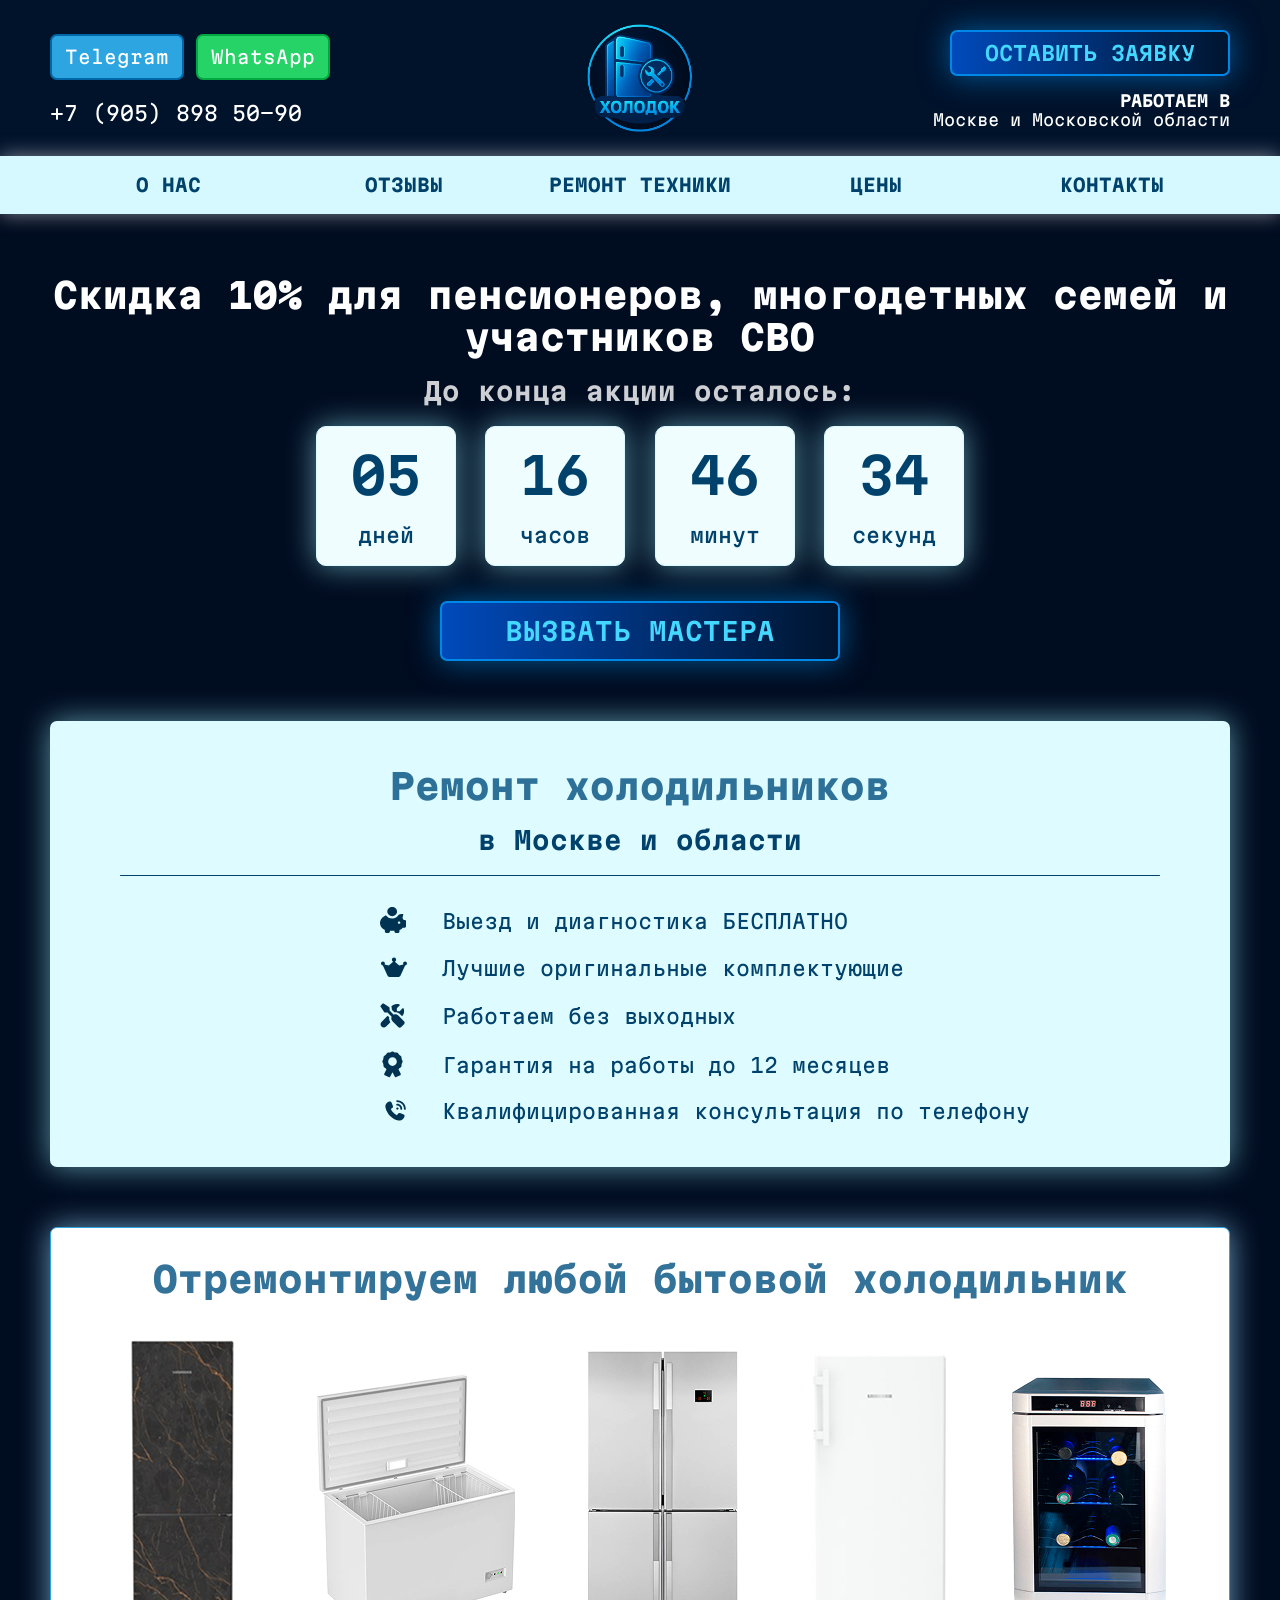
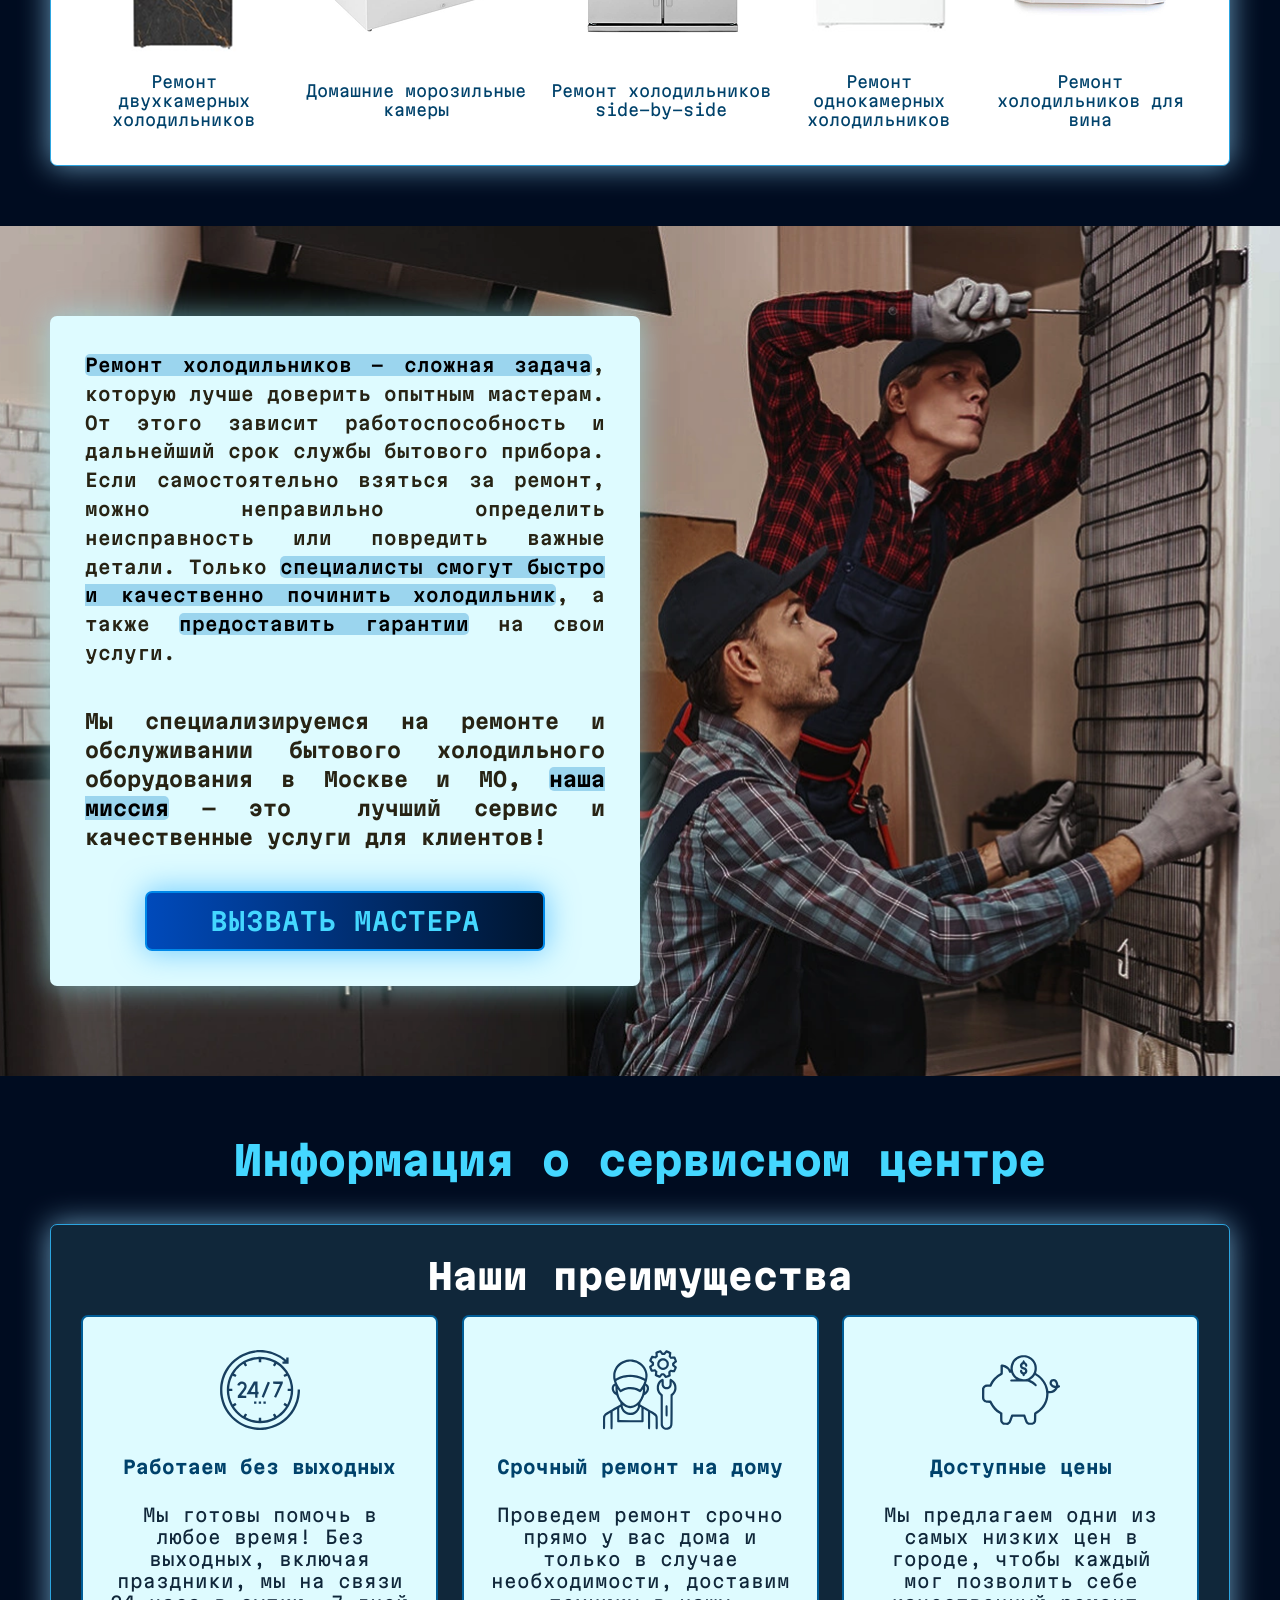
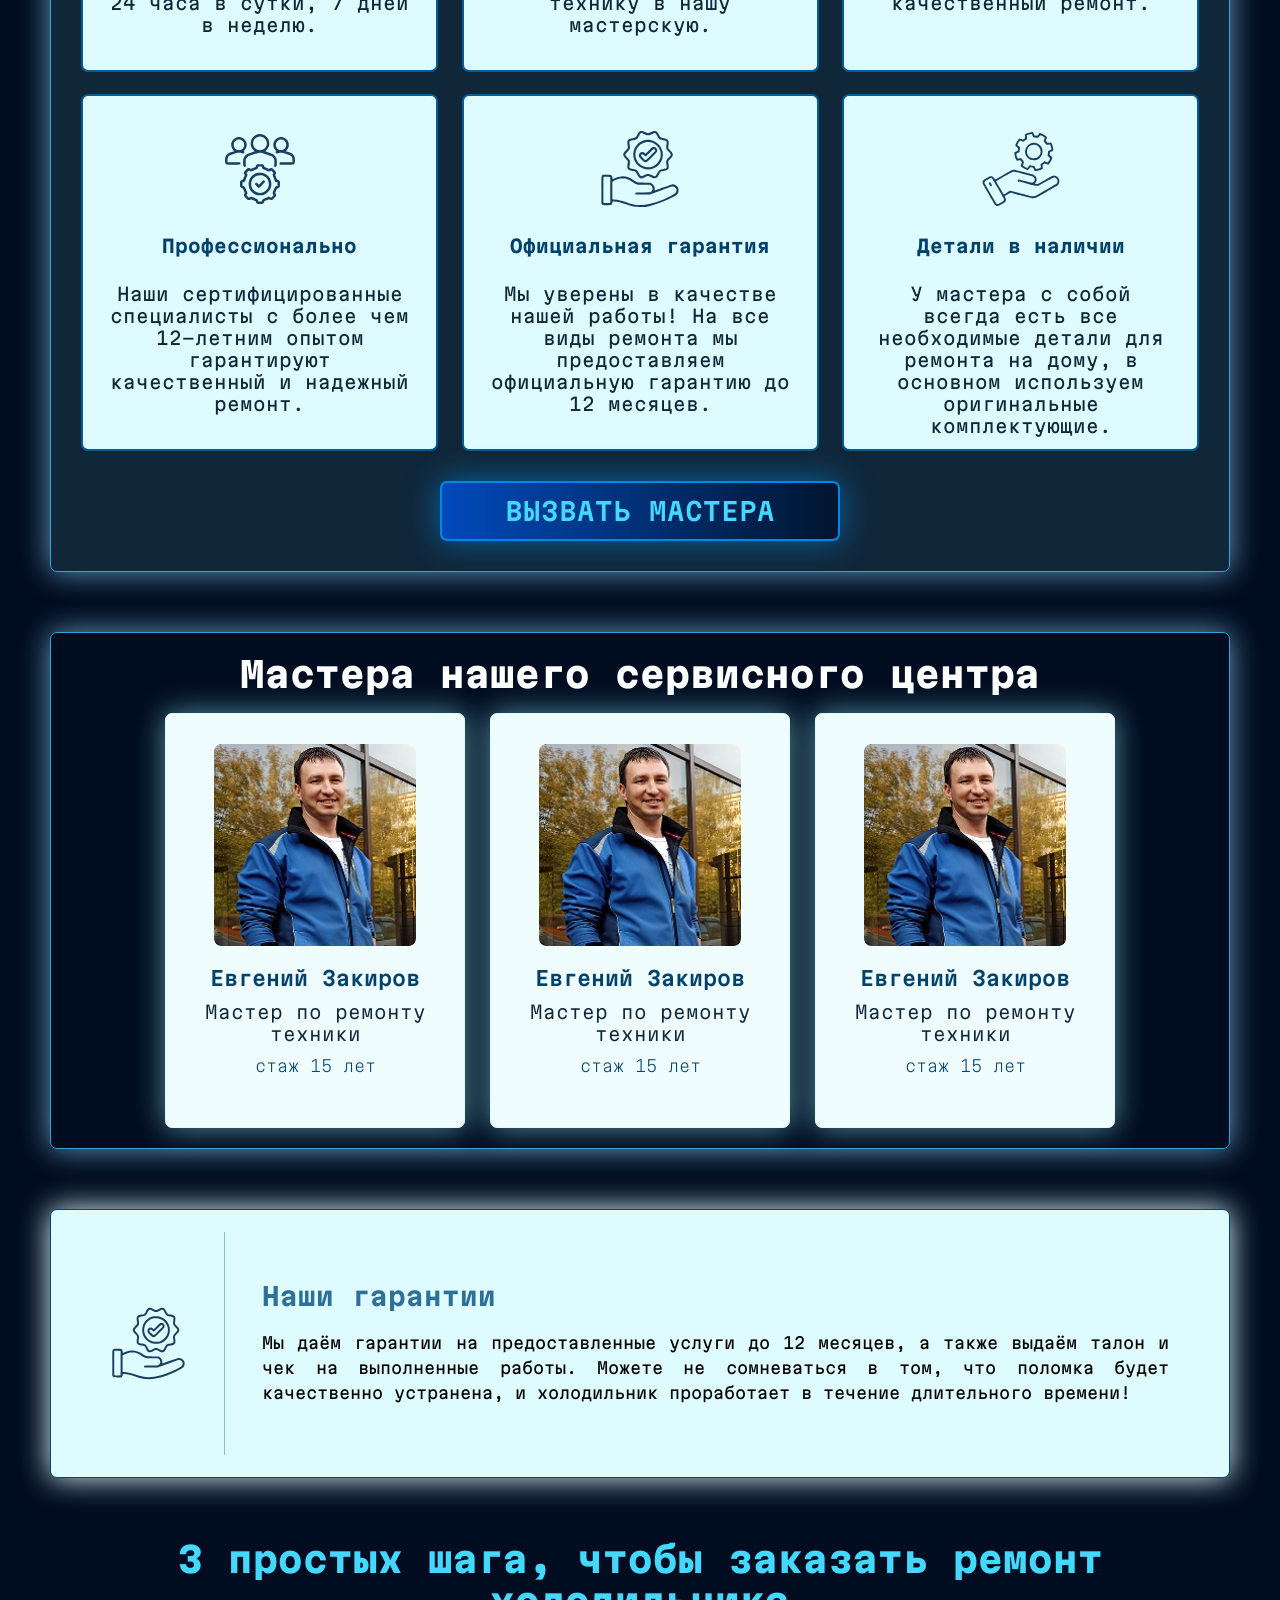
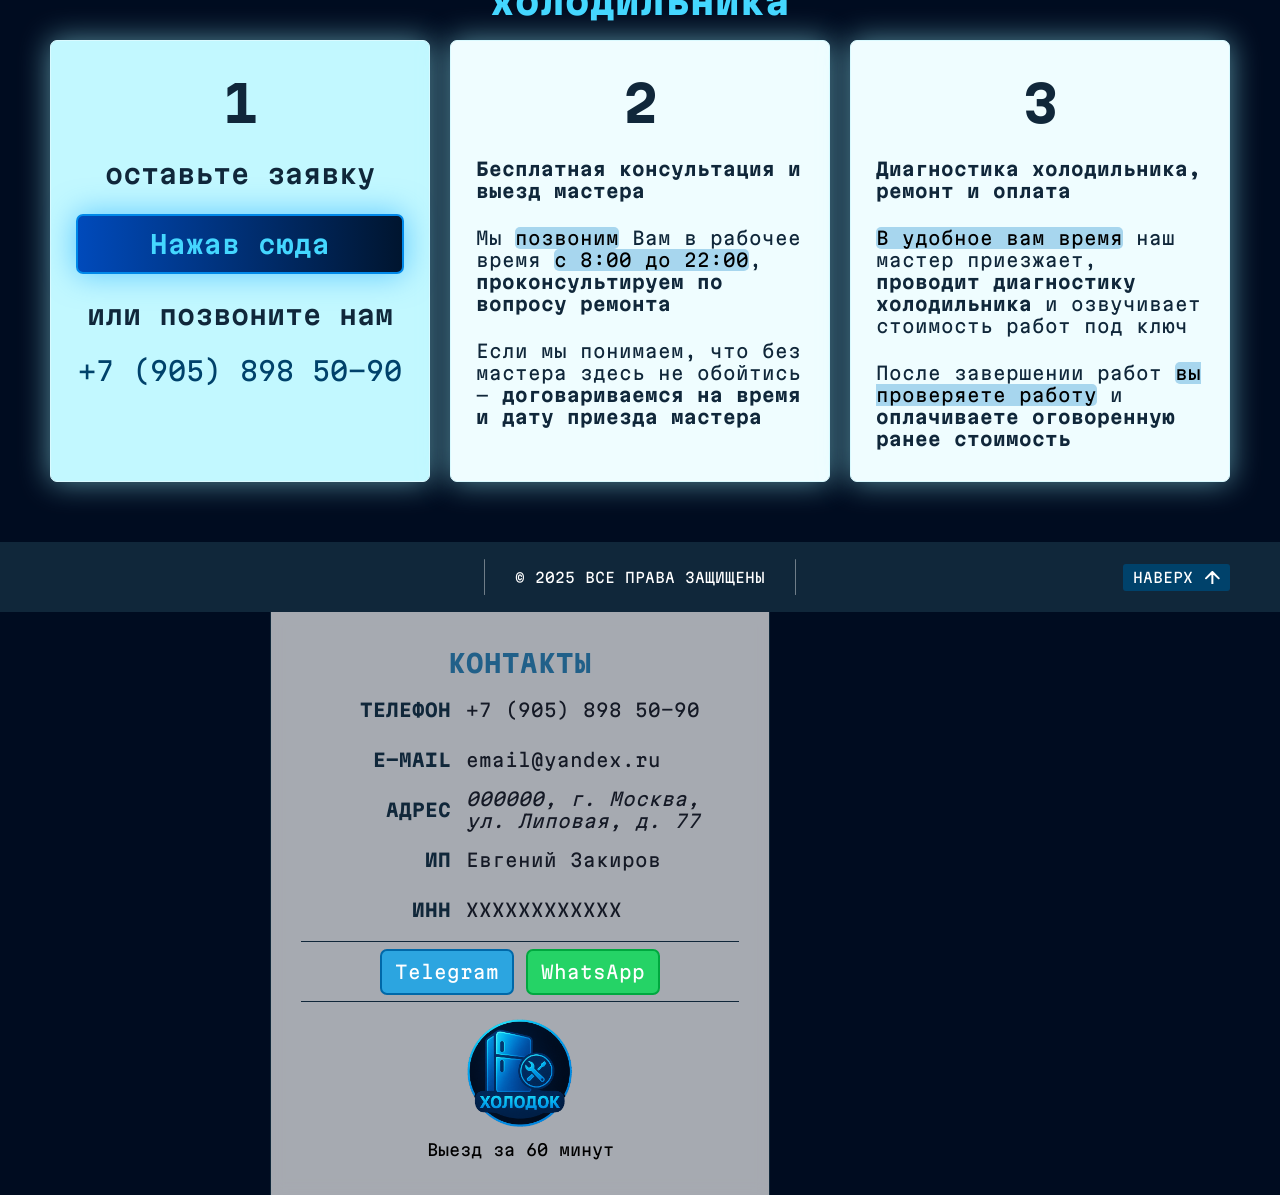
==== commit 54f8032e: "set dark design" ====
--- a/index.html
+++ b/index.html
@@ -1 +1 @@
-<!DOCTYPE html><html lang="ru"><head><meta charset="UTF-8"><meta name="viewport" content="width=device-width, initial-scale=1.0"><link rel="preconnect" href="https://fonts.googleapis.com"><link rel="preconnect" href="https://fonts.gstatic.com" crossorigin><link href="https://fonts.googleapis.com/css2?family=Martian+Mono:wght@100..800&display=swap" rel="stylesheet"><link rel="apple-touch-icon" sizes="57x57" href="images/favicon/apple-icon-57x57.png"><link rel="apple-touch-icon" sizes="60x60" href="images/favicon/apple-icon-60x60.png"><link rel="apple-touch-icon" sizes="72x72" href="images/favicon/apple-icon-72x72.png"><link rel="apple-touch-icon" sizes="76x76" href="images/favicon/apple-icon-76x76.png"><link rel="apple-touch-icon" sizes="114x114" href="images/favicon/apple-icon-114x114.png"><link rel="apple-touch-icon" sizes="120x120" href="images/favicon/apple-icon-120x120.png"><link rel="apple-touch-icon" sizes="144x144" href="images/favicon/apple-icon-144x144.png"><link rel="apple-touch-icon" sizes="152x152" href="images/favicon/apple-icon-152x152.png"><link rel="apple-touch-icon" sizes="180x180" href="images/favicon/apple-icon-180x180.png"><link rel="icon" type="image/png" sizes="192x192" href="images/favicon/android-icon-192x192.png"><link rel="icon" type="image/png" sizes="32x32" href="images/favicon/favicon-32x32.png"><link rel="icon" type="image/png" sizes="96x96" href="images/favicon/favicon-96x96.png"><link rel="icon" type="image/png" sizes="16x16" href="images/favicon/favicon-16x16.png"><link rel="manifest" href="images/favicon/manifest.json"><meta name="msapplication-TileColor" content="#ffffff"><meta name="msapplication-TileImage" content="images/favicon/ms-icon-144x144.png"><meta name="theme-color" content="#ffffff"><link rel="stylesheet" href="styles/css/style.min.css"><title>Ремонт холодильников</title></head><body><div class="wrapper"><header id="up" class="header"><div class="hatBlock"><div class="container"><div class="hatBlock__contacts Desktop"><div class="contactBtnGroup"><a href="https://web.telegram.org" target="_blank" rel="noopener noreferrer" class="telegramBTN"><span>Telegram</span></a><a href="https://web.whatsapp.com" target="_blank" rel="noopener noreferrer" class="whatsappBTN"><span>WhatsApp</span></a></div><div class="phoneNumber"><a href="tel:+79058985090"> +7 (905) 898 50-90 </a></div></div><div class="hatBlock__logo"><a href="index.html" class="Desktop"><img src="images/icons/LOGO.svg" alt="logo" class="logo"></a><a href="index.html" class="Mobile"><img src="images/icons/holodokMobLogo.svg" alt="logo" class="logo"></a><span class="motto Desktop"></span></div><div class="hatBlock__motto Mobile"><span class="motto"> Выезд за 60 минут </span></div><div class="hatBlock__interactive Desktop"><button data-modal class="requestFormBTN middleBlueColorBG"> ОСТАВИТЬ ЗАЯВКУ </button><div><span style="font-weight: 700"> РАБОТАЕМ В </span><span> Москве и Московской области </span></div></div><div class="sandwitch Mobile"><span></span><span></span><span></span></div></div></div><nav class="navigationMenu"><div class="container"><ul class="navList"><li class="navigationElement"><a href="#serviceAdvantages" class="navigationLink"> О НАС </a></li><li class="navigationElement"><a href="reviews.html#reviewSection" class="navigationLink"> ОТЗЫВЫ </a></li><li class="navigationElement dropDown"><span class="dropDownTitle"> РЕМОНТ ТЕХНИКИ </span><div class="dropDownMenu"><ul class="dropDownMenuList"><li class="dropDownMenu__item"><a href="freezers.html" class="dropDownMenu__link"> Морозильники </a></li><li class="dropDownMenu__item"><a href="refrigerators.html" class="dropDownMenu__link"> Холодильники </a></li><li class="dropDownMenu__item"><a href="wineCoolers.html" class="dropDownMenu__link"> Винные холодильники </a></li></ul></div></li><li class="navigationElement"><a href="prices.html" class="navigationLink"> ЦЕНЫ </a></li><li class="navigationElement"><a href="#down" class="navigationLink"> КОНТАКТЫ </a></li><li class="Mobile"><div class="hatBlock__contacts"><div class="contactBtnGroup"><a href="https://web.telegram.org" target="_blank" rel="noopener noreferrer" class="telegramBTN"><span>Telegram</span></a><a href="https://web.whatsapp.com" target="_blank" rel="noopener noreferrer" class="whatsappBTN"><span>WhatsApp</span></a></div><div class="phoneNumber"><a href="tel:+79058985090"> +7 (905) 898 50-90 </a></div></div></li><li class="Mobile"><div class="hatBlock__interactive"><span style="font-weight: 700"> РАБОТАЕМ В </span><span> Москве и Московской области </span></div></li></ul></div></nav></header><main class="main"><section class="promotion"><div class="container"><div class="promotion__text"><h2 class="middleBlueColoredTitle">- 20% Скидка на ремонт холодильника!</h2><h3 class="darkBlueColoredTitle"> До конца акции осталось: </h3></div><div class="promotion__timer"><div class="timer"><div class="timer__block"><span class="blockValue" id="days">00</span><span class="blockParam">дней</span></div><div class="timer__block"><span class="blockValue" id="hours">00</span><span class="blockParam">часов</span></div><div class="timer__block"><span class="blockValue" id="minutes">00</span><span class="blockParam">минут</span></div><div class="timer__block"><span class="blockValue" id="seconds">00</span><span class="blockParam">секунд</span></div></div><button data-modal class="requestFormBTN middleBlueColorBG"> ВЫЗВАТЬ МАСТЕРА </button></div></div></section><section class="bait"><div class="container"><div class="bait__text"><h1 class="middleBlueColoredTitle">Ремонт холодильников</h1><h3 class="darkBlueColoredTitle"> в Москве и области </h3></div><div class="bait__horizontalDevider"></div><ul class="bait__list"><li><img src="images/icons/pigBank.svg" class="bait__icon"><span>Выезд и диагностика БЕСПЛАТНО</span></li><li><img src="images/icons/crown.svg" class="bait__icon"><span>Лучшие оригинальные комплектующие</span></li><li><img src="images/icons/screwdriver-wrench.svg" class="bait__icon"><span>Работаем без выходных</span></li><li><img src="images/icons/award.svg" class="bait__icon"><span>Гарантия на работы до 36 месяцев</span></li><li><img src="images/icons/phone.svg" class="bait__icon"><span>Квалифицированная консультация по телефону</span></li></ul></div></section><section class="promise"><div class="container"><div class="promise__text"><h2 class="middleBlueColoredTitle">Отремонтируем любой бытовой холодильник</h2></div><div class="promise__content"><img src="images/pictures/leibherr-f.png" class="promise__image"><span>Ремонт двухкамерных холодильников</span><img src="images/pictures/morozilnik.png" class="promise__image"><span>Домашние морозильные камеры</span><img src="images/pictures/holodilnik-kamerniy.png" class="promise__image"><span>Ремонт холодильников side-by-side</span><img src="images/pictures/liebherr-s.png" class="promise__image"><span>Ремонт однокамерных холодильников</span><img src="images/pictures/holodilnik-vino.png" class="promise__image"><span>Ремонт холодильников для вина</span></div></div></section><section class="attention"><div class="container"><div class="attention__block"><p class="attention__text"><mark class="blue">Ремонт холодильников – сложная задача</mark>, которую лучше доверить опытным мастерам. От этого зависит работоспособность и дальнейший срок службы бытового прибора. Если самостоятельно взяться за ремонт, можно неправильно определить неисправность или повредить важные детали. Только <mark class="blue">специалисты смогут быстро и качественно починить холодильник</mark>, а также <mark class="blue">предоставить гарантии</mark> на свои услуги. </p><div class="attention__mobBG"></div><p class="attention__warnText"> Мы специализируемся на ремонте и обслуживании бытового холодильного оборудования в Москве и МО, <mark class="blue">наша миссия</mark> — это  лучший сервис и качественные услуги для клиентов! </p><button data-modal class="requestFormBTN middleBlueColorBG"> ВЫЗВАТЬ МАСТЕРА </button></div></div></section><section id="serviceAdvantages" class="advantages"><h2 class="darkBlueColoredTitle sectionTitle">Информация о сервисном центре</h2><div class="container"><div class="advantages__text"><h2 class="middleBlueColoredTitle">Наши преимущества</h2></div><div class="advantages__content"><div class="advantages__item"><img src="images/icons/24-7.svg" class="advantages__icon"><h4 class="advantages__title"> Работаем без выходных </h4><p class="advantages__body"> Мы готовы помочь в любое время! Без выходных, включая праздники, мы на связи 24 часа в сутки, 7 дней в неделю. </p></div><div class="advantages__item"><img src="images/icons/mechanic.svg" class="advantages__icon"><h4 class="advantages__title"> Срочный ремонт на дому </h4><p class="advantages__body"> Проведем ремонт срочно прямо у вас дома и только в случае необходимости, доставим технику в нашу мастерскую. </p></div><div class="advantages__item"><img src="images/icons/piggybank_second.svg" class="advantages__icon"><h4 class="advantages__title"> Доступные цены </h4><p class="advantages__body"> Мы предлагаем одни из самых низких цен в городе, чтобы каждый мог позволить себе качественный ремонт. </p></div><div class="advantages__item"><img src="images/icons/professional-services.svg" class="advantages__icon"><h4 class="advantages__title"> Профессионально </h4><p class="advantages__body"> Наши сертифицированные специалисты с более чем 12-летним опытом гарантируют качественный и надежный ремонт. </p></div><div class="advantages__item"><img src="images/icons/guarantee.svg" class="advantages__icon"><h4 class="advantages__title"> Официальная гарантия </h4><p class="advantages__body"> Мы уверены в качестве нашей работы! На все виды ремонта мы предоставляем официальную гарантию до 36 месяцев. </p></div><div class="advantages__item"><img src="images/icons/change-management.svg" class="advantages__icon"><h4 class="advantages__title"> Детали в наличии </h4><p class="advantages__body"> У мастера с собой всегда есть все необходимые детали для ремонта на дому, в основном используем оригинальные комплектующие. </p></div></div><button data-modal class="requestFormBTN middleBlueColorBG"> ВЫЗВАТЬ МАСТЕРА </button></div></section><section class="ourRepairmans" id="ourRepairmans"><div class="container"><h2 class="middleBlueColoredTitle"> Мастера нашего сервисного центра </h2><div class="ourRepairmans__content"><div class="repairmanItem"><img src="images/pictures/evgeniy.png" alt="фото мастера" class="repairmanItem__img"><div class="repairmanItem__text"><p class="repairmanItem__repairmanName">Евгений Закиров</p><p class="repairmanItem__repairmanDirection">Мастер по ремонту техники</p><p class="repairmanItem__repairmanExperience">стаж 15 лет</p></div></div><div class="repairmanItem"><img src="images/pictures/evgeniy.png" alt="фото мастера" class="repairmanItem__img"><div class="repairmanItem__text"><p class="repairmanItem__repairmanName">Евгений Закиров</p><p class="repairmanItem__repairmanDirection">Мастер по ремонту техники</p><p class="repairmanItem__repairmanExperience">стаж 15 лет</p></div></div><div class="repairmanItem"><img src="images/pictures/evgeniy.png" alt="фото мастера" class="repairmanItem__img"><div class="repairmanItem__text"><p class="repairmanItem__repairmanName">Евгений Закиров</p><p class="repairmanItem__repairmanDirection">Мастер по ремонту техники</p><p class="repairmanItem__repairmanExperience">стаж 15 лет</p></div></div></div></div></section><section class="guarantee"><div class="container"><div class="guarantee__icon"><img src="images/icons/guarantee.svg"></div><div class="guarantee__verticalDevider"></div><div class="guarantee__horizontalDevider"></div><div class="guarantee__content"><h3 class="middleBlueColoredTitle">Наши гарантии</h3><p class="paragraph"> Мы даём гарантии на предоставленные услуги до 36 месяцев, а также выдаём талон и чек на выполненные работы. Можете не сомневаться в том, что поломка будет качественно устранена, и холодильник проработает в течение длительного времени! </p></div></div></section><section class="instruction"><div class="container"><h2 class="middleBlueColoredTitle"> 3 простых шага, чтобы заказать ремонт холодильника </h2><div class="instruction__content"><div class="stepBlock"><span class="stepBlock__num">1</span><p class="stepBlock__hugeParagraph"> оставьте заявку </p><button data-modal class="requestFormBTN middleBlueColorBG"> Нажав сюда </button><p class="stepBlock__hugeParagraph"> или позвоните нам </p><a href="tel:+79058985090"> +7 (905) 898 50-90 </a></div><div class="stepBlock"><span class="stepBlock__num">2</span><p class="stepBlock__regularParagraph mobCen"><b>Бесплатная консультация и выезд мастера</b></p><p class="stepBlock__regularParagraph"> Мы <mark class="blue">позвоним</mark> Вам в рабочее время <mark class="blue">с 8:00 до 22:00</mark>, <strong>проконсультируем по вопросу ремонта</strong></p><p class="stepBlock__regularParagraph"> Если мы понимаем, что без мастера здесь не обойтись — <strong>договариваемся на время и дату приезда мастера</strong></p></div><div class="stepBlock"><span class="stepBlock__num">3</span><p class="stepBlock__regularParagraph mobCen"><b>Диагностика холодильника, ремонт и оплата</b></p><p class="stepBlock__regularParagraph"><mark class="blue">В удобное вам время</mark> наш мастер приезжает, <strong>проводит диагностику холодильника</strong> и озвучивает стоимость работ под ключ </p><p class="stepBlock__regularParagraph"> После завершении работ <mark class="blue">вы проверяете работу</mark> и <strong>оплачиваете оговоренную ранее стоимость</strong></p></div></div></div></section></main><footer class="footer" id="down"><div class="footer__top"><div class="footer__verticalDevider"></div><span> © 2025 ВСЕ ПРАВА ЗАЩИЩЕНЫ </span><div class="footer__verticalDevider"></div><a href="#up" class="pageup"><span class="Desktop"> НАВЕРХ </span><img src="images/icons/UpArrow.svg"></a></div><div class="footer__contacts"><h3 class="middleBlueColoredTitle">КОНТАКТЫ</h3><div class="contactsField"><h4 class="contactsField__title">ТЕЛЕФОН</h4><a class="contactsField__descr" href="tel:+79058985090">+7 (905) 898 50-90</a><h4 class="contactsField__title">E-MAIL</h4><span class="contactsField__descr">email@yandex.ru</span><h4 class="contactsField__title">АДРЕС</h4><address class="contactsField__descr"> 000000, г. Москва, ул. Липовая, д. 77 </address><h4 class="contactsField__title">ИП</h4><span class="contactsField__descr">Евгений Закиров</span><h4 class="contactsField__title">ИНН</h4><span class="contactsField__descr">ХХХХХХХХХХХХ</span></div><div class="footer__horizontalDevider"></div><div class="contactBtnGroup"><a href="https://web.telegram.org" target="_blank" rel="noopener noreferrer" class="telegramBTN"><span>Telegram</span></a><a href="https://web.whatsapp.com" target="_blank" rel="noopener noreferrer" class="whatsappBTN"><span>WhatsApp</span></a></div><div class="footer__horizontalDevider"></div><div class="footer__logo"><a href="index.html" class="Desktop"><img src="images/icons/LOGO.svg" alt="logo" class="logo"></a><br><br><span class="motto"> Выезд за 60 минут </span></div></div><div class="footer__map"><iframe src="https://yandex.ru/map-widget/v1/?um=constructor%3A461d2c2717d1dd383976aae17f39134cff1a304d3abc587e0bac50bb87dbe971&amp;source=constructor" width="100%" height="580" frameborder="0"></iframe></div></footer><div class="modal"><div class="modal__dialog"><div class="modal__content"><div class="modal__close"><span data-close>&times;</span></div><form name="feedbackForm" action="#"><h2 class="middleBlueColoredTitle">Починим любой холодильник</h2><label for="brand">Выберите название бренда производителя</label><select required id="brand" name="brand"><option class="placeholder" value="" disabled selected hidden> Название бренда в выпадающем меню </option><option value="1"> бренд 1 </option><option value="2"> бренд 2 </option><option value="3"> бренд 3 </option><option value="4"> бренд 4 </option><option value="5"> бренд 5 </option></select><label class="beforeLabel" for="model">Выберите модель</label><select required id="model" name="model"><option class="placeholder" value="" disabled selected hidden> Название модели в выпадающем меню </option><option value="1"> модель 1 </option><option value="2"> модель 2 </option></select><label class="beforeLabel" for="clientName">Заполните форму обратной связи</label><input id="clientName" required placeholder="ФИО" name="clientName" type="text"><input id="phoneNumber" required placeholder="Ваш номер телефона" name="phoneNumber" type="tel"><select required id="feedbackTime" name="feedbackTime"><option class="placeholder" value="" disabled selected hidden> Когда вам можно перезвонить </option><option value="перезвонить в течение часа"> В течение часа </option><option value="перезвонить в течение дня"> В течение дня </option><option value="перезвонить в течение завтрашнего дня"> В течение завтрашнего дня </option></select><input type="submit" value="Отправить" class="submitBtn"></input></form></div></div></div></div><script src="scripts/clientScript.js"></script></body></html>+<!DOCTYPE html><html lang="ru"><head><meta charset="UTF-8"><meta name="viewport" content="width=device-width,initial-scale=1"><link rel="preconnect" href="https://fonts.googleapis.com"><link rel="preconnect" href="https://fonts.gstatic.com" crossorigin><link href="https://fonts.googleapis.com/css2?family=Martian+Mono:wght@100..800&display=swap" rel="stylesheet"><link rel="apple-touch-icon" sizes="57x57" href="images/favicon/apple-icon-57x57.png"><link rel="apple-touch-icon" sizes="60x60" href="images/favicon/apple-icon-60x60.png"><link rel="apple-touch-icon" sizes="72x72" href="images/favicon/apple-icon-72x72.png"><link rel="apple-touch-icon" sizes="76x76" href="images/favicon/apple-icon-76x76.png"><link rel="apple-touch-icon" sizes="114x114" href="images/favicon/apple-icon-114x114.png"><link rel="apple-touch-icon" sizes="120x120" href="images/favicon/apple-icon-120x120.png"><link rel="apple-touch-icon" sizes="144x144" href="images/favicon/apple-icon-144x144.png"><link rel="apple-touch-icon" sizes="152x152" href="images/favicon/apple-icon-152x152.png"><link rel="apple-touch-icon" sizes="180x180" href="images/favicon/apple-icon-180x180.png"><link rel="icon" type="image/png" sizes="192x192" href="images/favicon/android-icon-192x192.png"><link rel="icon" type="image/png" sizes="32x32" href="images/favicon/favicon-32x32.png"><link rel="icon" type="image/png" sizes="96x96" href="images/favicon/favicon-96x96.png"><link rel="icon" type="image/png" sizes="16x16" href="images/favicon/favicon-16x16.png"><link rel="manifest" href="images/favicon/manifest.json"><meta name="msapplication-TileColor" content="#ffffff"><meta name="msapplication-TileImage" content="images/favicon/ms-icon-144x144.png"><meta name="theme-color" content="#ffffff"><link rel="stylesheet" href="styles/css/style.min.css"><title>Ремонт холодильников</title></head><body><div class="wrapper"><header id="up" class="header"><div class="hatBlock"><div class="container"><div class="hatBlock__contacts Desktop"><div class="contactBtnGroup"><a href="https://web.telegram.org" target="_blank" rel="noopener noreferrer" class="telegramBTN"><span>Telegram</span></a> <a href="https://web.whatsapp.com" target="_blank" rel="noopener noreferrer" class="whatsappBTN"><span>WhatsApp</span></a></div><div class="phoneNumber"><a href="tel:+79058985090">+7 (905) 898 50-90</a></div></div><div class="hatBlock__logo"><a href="index.html" class="Desktop"><img src="images/icons/logoHOLODOK.png" alt="logo" class="logo"></a> <a href="index.html" class="Mobile"><img src="images/icons/holodokMiniLogo.png" alt="logo" class="logo" style="max-width:80px"></a> <span class="motto Desktop"></span></div><div class="hatBlock__motto Mobile"><span class="motto">Выезд за 60 минут</span></div><div class="hatBlock__interactive Desktop"><button data-modal class="requestFormBTN middleBlueColorBG">ОСТАВИТЬ ЗАЯВКУ</button><div><span style="font-weight:700">РАБОТАЕМ В</span> <span>Москве и Московской области</span></div></div><div class="sandwitch Mobile"><span></span><span></span><span></span></div></div></div><nav class="navigationMenu"><div class="container"><ul class="navList"><li class="navigationElement"><a href="#serviceAdvantages" class="navigationLink">О НАС</a></li><li class="navigationElement"><a href="reviews.html#reviewSection" class="navigationLink">ОТЗЫВЫ</a></li><li class="navigationElement dropDown"><span class="dropDownTitle">РЕМОНТ ТЕХНИКИ</span><div class="dropDownMenu"><ul class="dropDownMenuList"><li class="dropDownMenu__item"><a href="freezers.html" class="dropDownMenu__link">Морозильники</a></li><li class="dropDownMenu__item"><a href="refrigerators.html" class="dropDownMenu__link">Холодильники</a></li><li class="dropDownMenu__item"><a href="wineCoolers.html" class="dropDownMenu__link">Винные холодильники</a></li></ul></div></li><li class="navigationElement"><a href="prices.html" class="navigationLink">ЦЕНЫ</a></li><li class="navigationElement"><a href="#down" class="navigationLink">КОНТАКТЫ</a></li><li class="Mobile"><div class="hatBlock__contacts"><div class="contactBtnGroup"><a href="https://web.telegram.org" target="_blank" rel="noopener noreferrer" class="telegramBTN"><span>Telegram</span></a> <a href="https://web.whatsapp.com" target="_blank" rel="noopener noreferrer" class="whatsappBTN"><span>WhatsApp</span></a></div><div class="phoneNumber"><a href="tel:+79058985090">+7 (905) 898 50-90</a></div></div></li><li class="Mobile"><div class="hatBlock__interactive"><span style="font-weight:700">РАБОТАЕМ В</span> <span>Москве и Московской области</span></div></li></ul></div></nav></header><main class="main"><a href="tel:+79058985090" id="phoneCallBTN" class="Mobile"><img src="images/icons/phone-white.svg"></a><section class="promotion"><div class="container"><a href="index.html" class="Mobile LOGO"><img src="images/icons/logoHOLODOK.png" alt="logo" class="logo"></a><div class="promotion__text"><h2 class="whiteTitle">Скидка 10% для пенсионеров, многодетных семей и участников СВО</h2><h3 class="whiteTransparentTitle">До конца акции осталось:</h3></div><div class="promotion__timer"><div class="timer"><div class="timer__block"><span class="blockValue" id="days">00</span> <span class="blockParam">дней</span></div><div class="timer__block"><span class="blockValue" id="hours">00</span> <span class="blockParam">часов</span></div><div class="timer__block"><span class="blockValue" id="minutes">00</span> <span class="blockParam">минут</span></div><div class="timer__block"><span class="blockValue" id="seconds">00</span> <span class="blockParam">секунд</span></div></div><button data-modal class="requestFormBTN middleBlueColorBG">ВЫЗВАТЬ МАСТЕРА</button></div></div></section><section class="bait"><div class="container"><div class="bait__text"><h1 class="middleBlueColoredTitle">Ремонт холодильников</h1><h3 class="darkBlueColoredTitle">в Москве и области</h3></div><div class="bait__horizontalDevider"></div><ul class="bait__list"><li><img src="images/icons/pigBank.svg" class="bait__icon"> <span>Выезд и диагностика БЕСПЛАТНО</span></li><li><img src="images/icons/crown.svg" class="bait__icon"> <span>Лучшие оригинальные комплектующие</span></li><li><img src="images/icons/screwdriver-wrench.svg" class="bait__icon"> <span>Работаем без выходных</span></li><li><img src="images/icons/award.svg" class="bait__icon"> <span>Гарантия на работы до 12 месяцев</span></li><li><img src="images/icons/phone.svg" class="bait__icon"> <span>Квалифицированная консультация по телефону</span></li></ul></div></section><section class="promise"><div class="container"><div class="promise__text"><h2 class="middleBlueColoredTitle">Отремонтируем любой бытовой холодильник</h2></div><div class="promise__content"><img src="images/pictures/leibherr-f.png" class="promise__image"> <span>Ремонт двухкамерных холодильников</span> <img src="images/pictures/morozilnik.png" class="promise__image"> <span>Домашние морозильные камеры</span> <img src="images/pictures/holodilnik-kamerniy.png" class="promise__image"> <span>Ремонт холодильников side-by-side</span> <img src="images/pictures/liebherr-s.png" class="promise__image"> <span>Ремонт однокамерных холодильников</span> <img src="images/pictures/holodilnik-vino.png" class="promise__image"> <span>Ремонт холодильников для вина</span></div></div></section><section class="attention"><div class="container"><div class="attention__block"><p class="attention__text"><mark class="blue">Ремонт холодильников – сложная задача</mark>, которую лучше доверить опытным мастерам. От этого зависит работоспособность и дальнейший срок службы бытового прибора. Если самостоятельно взяться за ремонт, можно неправильно определить неисправность или повредить важные детали. Только <mark class="blue">специалисты смогут быстро и качественно починить холодильник</mark>, а также <mark class="blue">предоставить гарантии</mark> на свои услуги.</p><div class="attention__mobBG"></div><p class="attention__warnText">Мы специализируемся на ремонте и обслуживании бытового холодильного оборудования в Москве и МО, <mark class="blue">наша миссия</mark> — это  лучший сервис и качественные услуги для клиентов!</p><button data-modal class="requestFormBTN middleBlueColorBG">ВЫЗВАТЬ МАСТЕРА</button></div></div></section><section id="serviceAdvantages" class="advantages"><h2 class="lightBlueColoredTitle sectionTitle">Информация о сервисном центре</h2><div class="container"><div class="advantages__text"><h2 class="whiteTitle">Наши преимущества</h2></div><div class="advantages__content"><div class="advantages__item"><img src="images/icons/24-7.svg" class="advantages__icon"><h4 class="advantages__title">Работаем без выходных</h4><p class="advantages__body">Мы готовы помочь в любое время! Без выходных, включая праздники, мы на связи 24 часа в сутки, 7 дней в неделю.</p></div><div class="advantages__item"><img src="images/icons/mechanic.svg" class="advantages__icon"><h4 class="advantages__title">Срочный ремонт на дому</h4><p class="advantages__body">Проведем ремонт срочно прямо у вас дома и только в случае необходимости, доставим технику в нашу мастерскую.</p></div><div class="advantages__item"><img src="images/icons/piggybank_second.svg" class="advantages__icon"><h4 class="advantages__title">Доступные цены</h4><p class="advantages__body">Мы предлагаем одни из самых низких цен в городе, чтобы каждый мог позволить себе качественный ремонт.</p></div><div class="advantages__item"><img src="images/icons/professional-services.svg" class="advantages__icon"><h4 class="advantages__title">Профессионально</h4><p class="advantages__body">Наши сертифицированные специалисты с более чем 12-летним опытом гарантируют качественный и надежный ремонт.</p></div><div class="advantages__item"><img src="images/icons/guarantee.svg" class="advantages__icon"><h4 class="advantages__title">Официальная гарантия</h4><p class="advantages__body">Мы уверены в качестве нашей работы! На все виды ремонта мы предоставляем официальную гарантию до 12 месяцев.</p></div><div class="advantages__item"><img src="images/icons/change-management.svg" class="advantages__icon"><h4 class="advantages__title">Детали в наличии</h4><p class="advantages__body">У мастера с собой всегда есть все необходимые детали для ремонта на дому, в основном используем оригинальные комплектующие.</p></div></div><button data-modal class="requestFormBTN middleBlueColorBG">ВЫЗВАТЬ МАСТЕРА</button></div></section><section class="ourRepairmans" id="ourRepairmans"><div class="container"><h2 class="whiteTitle">Мастера нашего сервисного центра</h2><div class="ourRepairmans__content"><div class="repairmanItem"><img src="images/pictures/evgeniy.png" alt="фото мастера" class="repairmanItem__img"><div class="repairmanItem__text"><p class="repairmanItem__repairmanName">Евгений Закиров</p><p class="repairmanItem__repairmanDirection">Мастер по ремонту техники</p><p class="repairmanItem__repairmanExperience">стаж 15 лет</p></div></div><div class="repairmanItem"><img src="images/pictures/evgeniy.png" alt="фото мастера" class="repairmanItem__img"><div class="repairmanItem__text"><p class="repairmanItem__repairmanName">Евгений Закиров</p><p class="repairmanItem__repairmanDirection">Мастер по ремонту техники</p><p class="repairmanItem__repairmanExperience">стаж 15 лет</p></div></div><div class="repairmanItem"><img src="images/pictures/evgeniy.png" alt="фото мастера" class="repairmanItem__img"><div class="repairmanItem__text"><p class="repairmanItem__repairmanName">Евгений Закиров</p><p class="repairmanItem__repairmanDirection">Мастер по ремонту техники</p><p class="repairmanItem__repairmanExperience">стаж 15 лет</p></div></div></div></div></section><section class="guarantee"><div class="container"><div class="guarantee__icon"><img src="images/icons/guarantee.svg"></div><div class="guarantee__verticalDevider"></div><div class="guarantee__horizontalDevider"></div><div class="guarantee__content"><h3 class="middleBlueColoredTitle">Наши гарантии</h3><p class="paragraph">Мы даём гарантии на предоставленные услуги до 12 месяцев, а также выдаём талон и чек на выполненные работы. Можете не сомневаться в том, что поломка будет качественно устранена, и холодильник проработает в течение длительного времени!</p></div></div></section><section class="instruction"><div class="container"><h2 class="lightBlueColoredTitle">3 простых шага, чтобы заказать ремонт холодильника</h2><div class="instruction__content"><div class="stepBlock"><span class="stepBlock__num">1</span><p class="stepBlock__hugeParagraph">оставьте заявку</p><button data-modal class="requestFormBTN middleBlueColorBG">Нажав сюда</button><p class="stepBlock__hugeParagraph">или позвоните нам</p><a href="tel:+79058985090">+7 (905) 898 50-90</a></div><div class="stepBlock"><span class="stepBlock__num">2</span><p class="stepBlock__regularParagraph mobCen"><b>Бесплатная консультация и выезд мастера</b></p><p class="stepBlock__regularParagraph">Мы <mark class="blue">позвоним</mark> Вам в рабочее время <mark class="blue">с 8:00 до 22:00</mark>, <strong>проконсультируем по вопросу ремонта</strong></p><p class="stepBlock__regularParagraph">Если мы понимаем, что без мастера здесь не обойтись — <strong>договариваемся на время и дату приезда мастера</strong></p></div><div class="stepBlock"><span class="stepBlock__num">3</span><p class="stepBlock__regularParagraph mobCen"><b>Диагностика холодильника, ремонт и оплата</b></p><p class="stepBlock__regularParagraph"><mark class="blue">В удобное вам время</mark> наш мастер приезжает, <strong>проводит диагностику холодильника</strong> и озвучивает стоимость работ под ключ</p><p class="stepBlock__regularParagraph">После завершении работ <mark class="blue">вы проверяете работу</mark> и <strong>оплачиваете оговоренную ранее стоимость</strong></p></div></div></div></section></main><footer class="footer" id="down"><div class="footer__top"><div class="footer__verticalDevider"></div><span>© 2025 ВСЕ ПРАВА ЗАЩИЩЕНЫ</span><div class="footer__verticalDevider"></div><a href="#up" class="pageup"><span class="Desktop">НАВЕРХ</span> <img src="images/icons/UpArrow.svg"></a></div><div class="footer__contacts"><h3 class="middleBlueColoredTitle">КОНТАКТЫ</h3><div class="contactsField"><h4 class="contactsField__title">ТЕЛЕФОН</h4><a class="contactsField__descr" href="tel:+79058985090">+7 (905) 898 50-90</a><h4 class="contactsField__title">E-MAIL</h4><span class="contactsField__descr">email@yandex.ru</span><h4 class="contactsField__title">АДРЕС</h4><address class="contactsField__descr">000000, г. Москва, ул. Липовая, д. 77</address><h4 class="contactsField__title">ИП</h4><span class="contactsField__descr">Евгений Закиров</span><h4 class="contactsField__title">ИНН</h4><span class="contactsField__descr">ХХХХХХХХХХХХ</span></div><div class="footer__horizontalDevider"></div><div class="contactBtnGroup"><a href="https://web.telegram.org" target="_blank" rel="noopener noreferrer" class="telegramBTN"><span>Telegram</span></a> <a href="https://web.whatsapp.com" target="_blank" rel="noopener noreferrer" class="whatsappBTN"><span>WhatsApp</span></a></div><div class="footer__horizontalDevider"></div><div class="footer__logo"><a href="index.html" class="Desktop"><img src="images/icons/logoHOLODOK.png" alt="logo" class="logo"></a> <span class="motto">Выезд за 60 минут</span></div></div><div class="footer__map"><iframe src="https://yandex.ru/map-widget/v1/?um=constructor%3A461d2c2717d1dd383976aae17f39134cff1a304d3abc587e0bac50bb87dbe971&amp;source=constructor" width="100%" height="580" frameborder="0"></iframe></div></footer><div class="modal"><div class="modal__dialog"><div class="modal__content"><div class="modal__close"><span data-close>&times;</span></div><form name="feedbackForm" action="#"><h2 class="middleBlueColoredTitle">Починим любой холодильник</h2><label for="brand">Выберите название бренда производителя</label><select required id="brand" name="brand"><option class="placeholder" value="" disabled selected hidden>Название бренда в выпадающем меню</option><option value="1">бренд 1</option><option value="2">бренд 2</option><option value="3">бренд 3</option><option value="4">бренд 4</option><option value="5">бренд 5</option></select><label class="beforeLabel" for="model">Выберите модель</label><select required id="model" name="model"><option class="placeholder" value="" disabled selected hidden>Название модели в выпадающем меню</option><option value="1">модель 1</option><option value="2">модель 2</option></select><label class="beforeLabel" for="clientName">Заполните форму обратной связи</label><input id="clientName" required placeholder="ФИО" name="clientName"> <input id="phoneNumber" required placeholder="Ваш номер телефона" name="phoneNumber" type="tel"><select required id="feedbackTime" name="feedbackTime"><option class="placeholder" value="" disabled selected hidden>Когда вам можно перезвонить</option><option value="перезвонить в течение часа">В течение часа</option><option value="перезвонить в течение дня">В течение дня</option><option value="перезвонить в течение завтрашнего дня">В течение завтрашнего дня</option></select><input type="submit" value="Отправить" class="submitBtn middleBlueColorBG"></form></div></div></div></div><script src="scripts/clientScript.js"></script></body></html>
--- a/styles/css/style.min.css
+++ b/styles/css/style.min.css
@@ -1 +1 @@
-.DarkBlueColorBG{background:#00426b}.middleBlueColorBG{background:#005d97}.middleYellowColorBG{background:#e3a92e}.middleGreenColorBG{background:#b4ca8b}.sectionTitle{font-size:40px}.whiteTitle{color:#fff}.whiteTransparentTitle{color:hsla(0,0%,100%,.8039215686)}.middleBlueColoredTitle{color:rgba(0,79,128,.8)}.middleGreenColoredTitle{color:#5b745c}.darkBlueColoredTitle{color:#00426b}.darkGreenColoredTitle{color:#00210c}.darkYellowColoredTitle{color:#272314}mark{border-radius:5px}mark.yellow{background-color:#fff2c7}mark.orange{background-color:#ffca6e}mark.orange{background-color:#ffca6e}mark.blue{background-color:rgba(0,122,197,.3)}*{border:none;-webkit-box-sizing:border-box;box-sizing:border-box;outline:none;margin:0;padding:0;text-decoration:none;font-family:"Martian Mono",monospace;scrollbar-color:#10273a hsla(0,0%,100%,0);scrollbar-width:7px}html,body{height:100%}.wrapper{min-height:100%;display:-webkit-box;display:-ms-flexbox;display:flex;-webkit-box-orient:vertical;-webkit-box-direction:normal;-ms-flex-direction:column;flex-direction:column}.main{-webkit-box-flex:1;-ms-flex:1 1 auto;flex:1 1 auto}.Mobile{display:none !important}.body_scrollHidden{overflow:hidden}.container{max-width:1180px;height:100%;margin:0 auto}section{padding-top:60px}.show{display:block !important}.fadeOut{-webkit-animation:fadeOut .3s;animation:fadeOut .3s}@-webkit-keyframes fadeOut{from{opacity:1}to{opacity:0}}@keyframes fadeOut{from{opacity:1}to{opacity:0}}.fadeIn{-webkit-animation:fadeIn .3s;animation:fadeIn .3s}@-webkit-keyframes fadeIn{from{opacity:0}to{opacity:1}}@keyframes fadeIn{from{opacity:0}to{opacity:1}}h1,h2{font-weight:800;font-size:35px;text-align:center;margin-bottom:18px}h3{font-weight:700;font-size:25px;text-align:center;margin-bottom:20px}h4{font-weight:700;font-size:18px;color:#10273a}button{cursor:pointer}.requestFormBTN{border-radius:7px;font-weight:600;font-size:25px;color:#fff;width:400px;height:60px}.modal{display:none;position:fixed;top:0;left:0;z-index:50;width:100%;height:100%;overflow:hidden;backdrop-filter:blur(5px);-webkit-box-shadow:0 0 30px 0px rgba(43,114,158,.6);box-shadow:0 0 30px 0px rgba(43,114,158,.6);background:rgba(31,74,101,.7)}.modal__dialog{width:100%;height:100%;display:-webkit-box;display:-ms-flexbox;display:flex;-webkit-box-pack:center;-ms-flex-pack:center;justify-content:center;-webkit-box-align:center;-ms-flex-align:center;align-items:center}.modal__content{display:-webkit-box;display:-ms-flexbox;display:flex;-webkit-box-orient:horizontal;-webkit-box-direction:reverse;-ms-flex-direction:row-reverse;flex-direction:row-reverse}.modal__close{font-size:70px;margin-top:-70px;margin-right:-50px;color:#cfeeff;text-shadow:0 0 10px #cfeeff}.modal__close span{cursor:pointer}.modal form{border-radius:7px;width:700px;max-height:750px;padding:35px 55px;display:-webkit-box;display:-ms-flexbox;display:flex;-webkit-box-orient:vertical;-webkit-box-direction:normal;-ms-flex-direction:column;flex-direction:column;-webkit-box-align:center;-ms-flex-align:center;align-items:center;-webkit-box-shadow:0 4px 30px 0px #b5f6ff;box-shadow:0 4px 30px 0px #b5f6ff;background:#effdff}.modal form .submitBtn{border:none;margin:0;border-radius:7px;width:340px;height:50px;color:#fff;background:#005d97;cursor:pointer;-webkit-transition:.3s all;transition:.3s all}.modal form .submitBtn:hover{text-shadow:0 0 5px #fff}.modal form h2{font-size:25px;margin-bottom:22px}.modal form label{cursor:pointer;width:100%;font-weight:400;font-size:20px;color:#00426b;margin-bottom:15px}.modal form input{margin-bottom:12px;color:rgba(0,66,107,.7)}.modal form input::-webkit-input-placeholder{color:rgba(0,66,107,.4)}.modal form input::-moz-placeholder{color:rgba(0,66,107,.4)}.modal form input:-ms-input-placeholder{color:rgba(0,66,107,.4)}.modal form input::-ms-input-placeholder{color:rgba(0,66,107,.4)}.modal form input::placeholder{color:rgba(0,66,107,.4)}.modal form ::picker(select){-webkit-appearance:base-select;-moz-appearance:base-select;appearance:base-select;border:none;border-radius:4px;padding:14px;width:590px;height:130px;-webkit-box-shadow:0 0 30px 0px rgba(0,66,107,.7);box-shadow:0 0 30px 0px rgba(0,66,107,.7);background:#005d97;margin-top:10px}.modal form select{cursor:pointer;-webkit-appearance:base-select;-moz-appearance:base-select;appearance:base-select;-webkit-box-align:center;-ms-flex-align:center;align-items:center;margin-bottom:25px;color:rgba(0,66,107,.7)}.modal form select::picker-icon{color:rgba(0,66,107,.4);font-size:22px;-webkit-transition:.4s rotate;transition:.4s rotate}.modal form select:open::picker-icon{rotate:90deg}.modal form .beforeLabel::before{content:"";display:block;position:absolute;width:590px;height:1px;background:#005d97;margin-top:-15px}.modal form input,.modal form select{background:#fff;border:1px solid #b5f6ff;border-radius:4px;width:100%;height:40px;padding:0 14px;font-weight:400;font-size:18px}.modal form option::checkmark{-webkit-box-ordinal-group:2;-ms-flex-order:1;order:1;content:""}.modal form option{-webkit-box-pack:justify;-ms-flex-pack:justify;justify-content:space-between;margin-bottom:5px;color:#fff;border-radius:5px;-webkit-transition:.5s all;transition:.5s all;padding:5px}.modal form option:hover,.modal form option:focus{text-shadow:0 0 10px #cfeeff;background:#0072b9}.promotion__wineCoolers{background:url("../../images/BG/wineCoolers_BG.png") center center/cover no-repeat;min-height:500px}.promotion__freezers{background:url("../../images/BG/morozilnye_kamery_BG.png") center center/cover no-repeat;min-height:500px}.promotion__refrigerators{background:url("../../images/BG/bg-img-third-desktop.png") center center/cover no-repeat;min-height:500px;padding-bottom:60px}.promotion__timer{width:100%;height:235px;display:-webkit-box;display:-ms-flexbox;display:flex;-webkit-box-orient:vertical;-webkit-box-direction:normal;-ms-flex-direction:column;flex-direction:column;-webkit-box-pack:justify;-ms-flex-pack:justify;justify-content:space-between;-webkit-box-align:center;-ms-flex-align:center;align-items:center}.timer{width:55%;height:-webkit-fit-content;height:-moz-fit-content;height:fit-content;display:-webkit-box;display:-ms-flexbox;display:flex;-webkit-box-pack:justify;-ms-flex-pack:justify;justify-content:space-between;-webkit-box-align:center;-ms-flex-align:center;align-items:center}.timer__block{border-radius:10px;width:140px;height:140px;display:-webkit-box;display:-ms-flexbox;display:flex;-webkit-box-orient:vertical;-webkit-box-direction:normal;-ms-flex-direction:column;flex-direction:column;-webkit-box-pack:space-evenly;-ms-flex-pack:space-evenly;justify-content:space-evenly;-webkit-box-align:center;-ms-flex-align:center;align-items:center;color:#00426b;border:1px solid #d9faff;-webkit-box-shadow:0 0 30px 0px rgba(153,242,255,.57);box-shadow:0 0 30px 0px rgba(153,242,255,.57);background:#effdff}.timer__block .blockValue{font-weight:600;font-size:50px}.timer__block .blockParam{font-weight:500;font-size:20px}.bait .container{-webkit-box-shadow:0 0 30px 0px rgba(153,242,255,.6);box-shadow:0 0 30px 0px rgba(153,242,255,.6);background:#defbff;padding:44px 70px}.bait__horizontalDevider{height:1px;border-radius:10px;width:100%;background:#00426b;margin:10px 0 30px 0}.bait__list{width:100%;list-style-type:none;display:-webkit-box;display:-ms-flexbox;display:flex;-webkit-box-orient:vertical;-webkit-box-direction:normal;-ms-flex-direction:column;flex-direction:column;gap:20px}.bait__list li{display:grid;grid-template-columns:.4fr 1fr;-webkit-box-align:center;-ms-flex-align:center;align-items:center;gap:35px}.bait__list span{font-weight:400;font-size:20px;color:#00426b}.bait__icon{justify-self:end}.attention{padding-top:0px !important;margin-top:60px;height:850px;background:url("../../images/BG/bg-img-first-desktop.webp") center center/cover no-repeat}.attention .container{display:-webkit-box;display:-ms-flexbox;display:flex;-webkit-box-align:center;-ms-flex-align:center;align-items:center}.attention__freezers{background:url("../../images/BG/bg-img-second-desktop.png") center center/cover no-repeat}.attention__block{border-radius:7px;width:590px;height:670px;-webkit-box-shadow:0 0 30px 0px rgba(153,242,255,.6);box-shadow:0 0 30px 0px rgba(153,242,255,.6);background:#defbff;padding:35px;display:-webkit-box;display:-ms-flexbox;display:flex;-webkit-box-orient:vertical;-webkit-box-direction:normal;-ms-flex-direction:column;flex-direction:column;-webkit-box-pack:justify;-ms-flex-pack:justify;justify-content:space-between;-webkit-box-align:center;-ms-flex-align:center;align-items:center}.attention__block p{color:#272314}.attention__text{font-weight:600;font-size:18px;line-height:160%;text-align:justify}.attention__warnText{font-weight:700;font-size:20px;line-height:145%;text-align:justify}.attention__mobBG{display:none}.promise .container{-webkit-box-shadow:0 0 30px 0px rgba(153,218,255,.7);box-shadow:0 0 30px 0px rgba(153,218,255,.7);border:1px solid #2ca5e0;border-radius:7px;padding:30px}.promise__content{display:grid;grid-auto-flow:column;grid-template-rows:1fr 70px;justify-items:center;-webkit-box-align:center;-ms-flex-align:center;align-items:center}.promise__content span{color:#00426b;text-align:center}.brands .container{-webkit-box-shadow:0 0 30px 0px rgba(153,218,255,.7);box-shadow:0 0 30px 0px rgba(153,218,255,.7);border:1px solid #2ca5e0;border-radius:7px;padding:30px}.brands .container h2{margin-bottom:40px !important}.brands__content{list-style-type:none;display:grid;grid-template-columns:repeat(6, 1fr);justify-items:center;-webkit-box-align:center;-ms-flex-align:center;align-items:center;gap:20px}.brands .brandItem__link{display:inline-block;width:100%;height:100%}.prices .container{-webkit-box-shadow:0 0 30px 0px rgba(153,218,255,.7);box-shadow:0 0 30px 0px rgba(153,218,255,.7);border:1px solid #2ca5e0;border-radius:7px;padding:30px;display:-webkit-box;display:-ms-flexbox;display:flex;-webkit-box-orient:vertical;-webkit-box-direction:normal;-ms-flex-direction:column;flex-direction:column;-webkit-box-align:center;-ms-flex-align:center;align-items:center}.prices__content{display:-webkit-box;display:-ms-flexbox;display:flex;-webkit-box-orient:vertical;-webkit-box-direction:normal;-ms-flex-direction:column;flex-direction:column;list-style-type:none;gap:15px;margin-bottom:20px;width:100%}.prices__content .serviceItem{padding:18px 45px;display:-webkit-box;display:-ms-flexbox;display:flex;-webkit-box-pack:justify;-ms-flex-pack:justify;justify-content:space-between;-webkit-box-align:center;-ms-flex-align:center;align-items:center;border-radius:7px;background:#defbff;color:#00426b;font-size:18px}.prices__attention{background:#cbf9ff;border:1px solid #005d97;border-radius:7px;padding:25px 45px;margin-bottom:20px}.paragraph{font-size:16px;line-height:156%;text-align:center}.advantages .container{-webkit-box-shadow:0 0 30px 0px rgba(153,218,255,.7);box-shadow:0 0 30px 0px rgba(153,218,255,.7);border:1px solid #2ca5e0;border-radius:7px;padding:30px;display:-webkit-box;display:-ms-flexbox;display:flex;-webkit-box-align:center;-ms-flex-align:center;align-items:center;-webkit-box-orient:vertical;-webkit-box-direction:normal;-ms-flex-direction:column;flex-direction:column}.advantages__content{display:-webkit-box;display:-ms-flexbox;display:flex;-webkit-box-pack:justify;-ms-flex-pack:justify;justify-content:space-between;-webkit-box-align:center;-ms-flex-align:center;align-items:center;-ms-flex-wrap:wrap;flex-wrap:wrap;gap:22px;margin-bottom:30px}.advantages__item{border-radius:7px;width:357px;height:357px;padding:33px 24px;display:-webkit-box;display:-ms-flexbox;display:flex;-webkit-box-orient:vertical;-webkit-box-direction:normal;-ms-flex-direction:column;flex-direction:column;gap:26px;-webkit-box-align:center;-ms-flex-align:center;align-items:center;background:#defbff}.advantages__title{text-align:center;color:#00426b}.advantages__body{text-align:center;color:#10273a}.advantages__body{font-size:18px;font-weight:400}.sectionTitle{margin-bottom:40px !important}.guarantee .container{border:1px solid #00426b;border-radius:7px;height:-webkit-fit-content;height:-moz-fit-content;height:fit-content;-webkit-box-shadow:0 0 30px 0px #defbff;box-shadow:0 0 30px 0px #defbff;background:#defbff;padding:22px 60px;display:-webkit-box;display:-ms-flexbox;display:flex;-webkit-box-pack:justify;-ms-flex-pack:justify;justify-content:space-between;-webkit-box-align:center;-ms-flex-align:center;align-items:center;gap:38px}.guarantee__horizontalDevider{display:none}.guarantee__verticalDevider{display:block;background:#8bbaca;width:1px;height:223px}.guarantee__icon{min-width:75px;min-height:75px;width:75px;height:75px}.guarantee__icon img{width:100%;height:100%}.guarantee__content h3{text-align:left}.guarantee__content p{text-align:justify}.reverse .container{-webkit-box-orient:horizontal;-webkit-box-direction:reverse;-ms-flex-direction:row-reverse;flex-direction:row-reverse}.reverse .guarantee__content h3{text-align:right}.reviews .container{display:-webkit-box;display:-ms-flexbox;display:flex;-webkit-box-orient:vertical;-webkit-box-direction:normal;-ms-flex-direction:column;flex-direction:column;gap:22px}.reviews__reviewItem{position:relative;border-radius:7px;min-height:280px;-webkit-box-shadow:0 0 30px 0px #defbff;box-shadow:0 0 30px 0px #defbff;background:#defbff;padding:37px 39px;display:-webkit-box;display:-ms-flexbox;display:flex;-webkit-box-orient:vertical;-webkit-box-direction:normal;-ms-flex-direction:column;flex-direction:column;gap:17px}.reviews__header{display:-webkit-box;display:-ms-flexbox;display:flex;-webkit-box-align:center;-ms-flex-align:center;align-items:center;gap:27px}.reviews__header h2{font-size:28px;margin:0;text-align:left}.reviews__header span{font-style:italic;font-weight:300;font-size:20px;color:#10273a}.reviews__horizontalDevider{width:100%;height:1px;background:#82bbcc}.reviews__verticalDevider{width:1px;height:26px;background:#82bbcc}.reviews__content{z-index:1}.reviews__content p{font-weight:200;font-size:20px;line-height:133%;text-align:justify;color:#10273a}.reviews__quotesIcon{position:absolute;right:33px;bottom:33px}.reviews__quotesIcon img{width:100%;height:100%}.malfunctions .container{-webkit-box-shadow:0 0 30px 0px rgba(153,218,255,.7);box-shadow:0 0 30px 0px rgba(153,218,255,.7);border:1px solid #2ca5e0;border-radius:7px;height:-webkit-fit-content;height:-moz-fit-content;height:fit-content;padding:40px 35px;display:-webkit-box;display:-ms-flexbox;display:flex;-webkit-box-orient:vertical;-webkit-box-direction:normal;-ms-flex-direction:column;flex-direction:column;-webkit-box-align:center;-ms-flex-align:center;align-items:center;gap:25px}.malfunctions__content .paragraph{font-size:18px;text-align:justify;color:#10273a}.malfunctions__content .paragraph:nth-child(2){margin-bottom:30px}.malfunctions__content .paragraph:nth-child(3){margin-bottom:20px}.malfunctions__content .malfunctionsList{color:#10273a;font-size:18px;text-align:justify;margin-left:20px;display:-webkit-box;display:-ms-flexbox;display:flex;-webkit-box-orient:vertical;-webkit-box-direction:normal;-ms-flex-direction:column;flex-direction:column;-webkit-box-pack:justify;-ms-flex-pack:justify;justify-content:space-between;gap:20px}.malfunctions__attention{border-radius:7px;width:100%;height:-webkit-fit-content;height:-moz-fit-content;height:fit-content;padding:35px 25px;background:#cbf9ff;border:1px solid #005d97}.malfunctions__attention .paragraph{font-weight:400;font-size:18px;text-align:justify;color:#10273a}.ourRepairmans .container{-webkit-box-shadow:0 0 30px 0px rgba(153,218,255,.7);box-shadow:0 0 30px 0px rgba(153,218,255,.7);border:1px solid #2ca5e0;border-radius:7px;padding:20px 30px}.ourRepairmans__content{display:-webkit-box;display:-ms-flexbox;display:flex;gap:25px;-webkit-box-pack:center;-ms-flex-pack:center;justify-content:center}.ourRepairmans__content .repairmanItem{display:-webkit-box;display:-ms-flexbox;display:flex;-webkit-box-orient:vertical;-webkit-box-direction:normal;-ms-flex-direction:column;flex-direction:column;-webkit-box-align:center;-ms-flex-align:center;align-items:center;padding:30px;gap:20px;border-radius:7px;width:300px;height:415px;border:1px solid #d9faff;-webkit-box-shadow:0 0 30px 0px rgba(153,242,255,.57);box-shadow:0 0 30px 0px rgba(153,242,255,.57);background:#effdff}.ourRepairmans__content .repairmanItem__text{display:-webkit-box;display:-ms-flexbox;display:flex;-webkit-box-orient:vertical;-webkit-box-direction:normal;-ms-flex-direction:column;flex-direction:column;gap:11px}.ourRepairmans__content .repairmanItem__img{border-radius:7px;width:85%}.ourRepairmans__content .repairmanItem p{text-align:center;color:#00426b}.ourRepairmans__content .repairmanItem__repairmanName{font-weight:600;font-size:20px}.ourRepairmans__content .repairmanItem__repairmanDirection{color:#10273a !important;font-weight:300;font-size:18px}.ourRepairmans__content .repairmanItem__repairmanExperience{font-weight:200;font-size:16px}.instruction__content{display:-webkit-box;display:-ms-flexbox;display:flex;-webkit-box-pack:justify;-ms-flex-pack:justify;justify-content:space-between}.instruction__content .stepBlock{border-radius:7px;width:380px;height:442px;border:1px solid #d9faff;-webkit-box-shadow:0 0 30px 0px rgba(153,242,255,.57);box-shadow:0 0 30px 0px rgba(153,242,255,.57);padding:32px 25px;display:-webkit-box;display:-ms-flexbox;display:flex;-webkit-box-orient:vertical;-webkit-box-direction:normal;-ms-flex-direction:column;flex-direction:column;-webkit-box-align:center;-ms-flex-align:center;align-items:center;gap:25px}.instruction__content .stepBlock button{width:100%}.instruction__content .stepBlock a{font-weight:400;font-size:26px;color:#00426b}.instruction__content .stepBlock:nth-child(1){background:#effdff}.instruction__content .stepBlock__num{font-weight:700;font-size:50px;text-align:center;color:#10273a}.instruction__content .stepBlock__hugeParagraph{font-weight:600;font-size:26px;text-align:center;color:#10273a}.instruction__content .stepBlock__regularParagraph{font-size:18px;color:#10273a}.hatBlock{background:#defbff;padding:14px}.hatBlock__contacts{display:-webkit-box;display:-ms-flexbox;display:flex;-webkit-box-orient:vertical;-webkit-box-direction:normal;-ms-flex-direction:column;flex-direction:column;-webkit-box-pack:space-evenly;-ms-flex-pack:space-evenly;justify-content:space-evenly}.hatBlock .phoneNumber a{font-weight:400;font-size:20px;color:#00426b}.hatBlock .container{height:128px;display:grid;grid-template-columns:repeat(3, 1fr)}.hatBlock__logo{display:-webkit-box;display:-ms-flexbox;display:flex;-webkit-box-orient:vertical;-webkit-box-direction:normal;-ms-flex-direction:column;flex-direction:column;-webkit-box-pack:space-evenly;-ms-flex-pack:space-evenly;justify-content:space-evenly;-webkit-box-align:center;-ms-flex-align:center;align-items:center}.hatBlock__interactive{display:-webkit-box;display:-ms-flexbox;display:flex;-webkit-box-orient:vertical;-webkit-box-direction:normal;-ms-flex-direction:column;flex-direction:column;-webkit-box-pack:space-evenly;-ms-flex-pack:space-evenly;justify-content:space-evenly;-webkit-box-align:end;-ms-flex-align:end;align-items:flex-end}.hatBlock__interactive div{display:-webkit-box;display:-ms-flexbox;display:flex;-webkit-box-orient:vertical;-webkit-box-direction:normal;-ms-flex-direction:column;flex-direction:column;-webkit-box-align:end;-ms-flex-align:end;align-items:flex-end;-webkit-box-pack:center;-ms-flex-pack:center;justify-content:center}.hatBlock__interactive span{text-align:right;color:#00426b}.hatBlock__interactive .requestFormBTN{width:280px;height:46px;font-size:20px}.contactBtnGroup{width:280px;display:-webkit-box;display:-ms-flexbox;display:flex;-webkit-box-pack:justify;-ms-flex-pack:justify;justify-content:space-between}.contactBtnGroup a{display:-webkit-box;display:-ms-flexbox;display:flex;-webkit-box-pack:center;-ms-flex-pack:center;justify-content:center;-webkit-box-align:center;-ms-flex-align:center;align-items:center;border-radius:7px;width:134px;height:46px;font-weight:400;font-size:18px;color:#fff}.contactBtnGroup .telegramBTN{background:#2ca5e0}.contactBtnGroup .whatsappBTN{background:#25d366}.navigationMenu{height:58px;position:relative;-webkit-box-shadow:0 0 20px 0px rgba(0,66,107,.2);box-shadow:0 0 20px 0px rgba(0,66,107,.2);background:#fff}.navigationMenu .container{height:100%}.navigationMenu .container .navList{height:100%;display:grid;grid-template-columns:repeat(5, 1fr);justify-items:center;-webkit-box-align:center;-ms-flex-align:center;align-items:center;list-style-type:none;color:#00426b}.navigationMenu .container .navList a{color:#00426b;font-weight:700;font-size:18px}.navigationMenu .container .navList .dropDownMenu__link{color:#fff}.dropDown{display:-webkit-box;display:-ms-flexbox;display:flex;-webkit-box-orient:vertical;-webkit-box-direction:normal;-ms-flex-direction:column;flex-direction:column;-webkit-box-align:center;-ms-flex-align:center;align-items:center;-webkit-box-pack:justify;-ms-flex-pack:justify;justify-content:space-between}.dropDownMenu{cursor:pointer;display:none;-webkit-transition:.5s all;transition:.5s all;padding-top:50px;position:absolute;height:-webkit-fit-content;height:-moz-fit-content;height:fit-content;margin:0 auto}.dropDownMenu_active{z-index:1;display:-webkit-box !important;display:-ms-flexbox !important;display:flex !important}.dropDownMenu .dropDownMenuList{display:-webkit-box;display:-ms-flexbox;display:flex;-webkit-box-orient:vertical;-webkit-box-direction:normal;-ms-flex-direction:column;flex-direction:column;-webkit-box-align:center;-ms-flex-align:center;align-items:center;-webkit-box-pack:justify;-ms-flex-pack:justify;justify-content:space-between;list-style-type:none;padding:20px;border-radius:7px;width:280px;height:140px;-webkit-box-shadow:0 0 20px 0px rgba(0,66,107,.7);box-shadow:0 0 20px 0px rgba(0,66,107,.7);background:#005d97}.dropDownTitle{font-weight:700;font-size:18px;cursor:pointer;z-index:2}.footer{position:relative;margin-top:60px}.footer_active{z-index:-1}.footer__top{display:-webkit-box;display:-ms-flexbox;display:flex;-webkit-box-pack:center;-ms-flex-pack:center;justify-content:center;-webkit-box-align:center;-ms-flex-align:center;align-items:center;width:100%;height:70px;background:#10273a}.footer__top span{font-weight:400;font-size:14px;color:#fff}.footer__verticalDevider{width:1px;height:36px;border-radius:.5px;background:hsla(0,0%,100%,.4);margin:0 30px}.footer__horizontalDevider{width:100%;height:1px;background:#10273a}.footer__contacts{position:absolute;top:70px;left:270px;width:500px;height:calc(100% - 70px);border-left:1px solid #10273a;border-right:1px solid #10273a;backdrop-filter:blur(8px);background:hsla(0,0%,100%,.65);padding:30px 30px;display:-webkit-box;display:-ms-flexbox;display:flex;-webkit-box-orient:vertical;-webkit-box-direction:normal;-ms-flex-direction:column;flex-direction:column;-webkit-box-pack:space-evenly;-ms-flex-pack:space-evenly;justify-content:space-evenly;-webkit-box-align:center;-ms-flex-align:center;align-items:center}.footer__contacts .contactsField{display:grid;grid-template-columns:150px 1fr;grid-template-rows:repeat(5, 50px);-webkit-box-align:center;-ms-flex-align:center;align-items:center;gap:0 15px}.footer__contacts .contactsField__descr{font-weight:400;font-size:18px;color:#151a26}.footer__contacts .contactsField__title{justify-self:end}.footer__contacts h3{margin-bottom:0 !important}.pageup{padding:0 10px;display:-webkit-box;display:-ms-flexbox;display:flex;-webkit-box-pack:justify;-ms-flex-pack:justify;justify-content:space-between;-webkit-box-align:center;-ms-flex-align:center;align-items:center;border-radius:3px;width:107px;height:27px;position:absolute;right:50px;background:#00426b}.pageup img{max-height:60%}#brandPageImage{margin:0 auto 18px auto;width:-webkit-fit-content;width:-moz-fit-content;width:fit-content}#brandPageImage img{width:200px}@media(max-width: 1200px){#brandPageImage{margin:0 auto 16px auto}#brandPageImage img{width:auto}.container{max-width:750px}section{padding-top:30px}h1,h2{font-size:20px;margin-bottom:16px}h3{font-size:16px;margin-bottom:18px}h4{font-weight:700;font-size:14px;color:#10273a}.sectionTitle{font-size:25px}.requestFormBTN{border-radius:5px;font-size:20px;width:250px;height:50px}.modal__close{font-size:50px;margin-top:-50px;margin-right:-35px}.modal form{width:500px;max-height:750px;padding:30px}.modal form .submitBtn{border-radius:5px;width:100%;height:45px}.modal form h2{font-size:20px;margin-bottom:20px}.modal form label{font-size:15px;margin-bottom:10px}.modal form input{margin-bottom:10px}.modal form ::picker(select){padding:7px;width:440px;height:100px;margin-top:8px}.modal form select{margin-bottom:20px}.modal form select::picker-icon{font-size:18px}.modal form .beforeLabel::before{width:440px;margin-top:-10px}.modal form input,.modal form select{height:35px;padding:0 12px;font-size:15px}.modal form option::checkmark{-webkit-box-ordinal-group:2;-ms-flex-order:1;order:1;content:""}.modal form option{border-radius:4px}.promotion__wineCoolers{min-height:320px}.promotion__freezers{min-height:320px}.promotion__refrigerators{min-height:320px;padding-bottom:30px}.promotion__timer{height:165px}.timer__block{border-radius:7px;width:95px;height:95px}.timer__block .blockValue{font-size:35px}.timer__block .blockParam{font-size:16px}.brands .container{padding:20px}.brands__content{gap:15px}.brands .brandItem__img{width:100%;height:100%}.bait{min-height:330px}.bait .container{padding:30px 50px}.bait__list{gap:12px}.bait__list li{grid-template-columns:.4fr 1fr;gap:20px}.bait__list li img{height:80%}.bait__list span{font-size:14px}.attention{margin-top:30px;height:650px}.attention__block{width:420px;height:540px;padding:22px}.attention__text{font-size:14px}.attention__warnText{font-size:16px}.attention__mobBG{display:block}.promise .container{padding:20px}.promise__content{grid-template-rows:200px 70px}.promise__content img{height:80%}.promise__content span{font-size:13px}.prices .container{border-radius:5px;padding:20px}.prices__content{gap:12px;margin-bottom:16px}.prices__content .serviceItem{padding:12px 25px;border-radius:5px;font-size:13px}.prices__content .serviceItem span:nth-child(2){min-width:110px;text-align:right}.prices__attention{border-radius:5px;padding:15px;margin-bottom:16px}.paragraph{font-size:13px;line-height:140%}.advantages .container{border-radius:5px;padding:20px}.advantages__content{gap:15px;margin-bottom:20px}.advantages__item{width:225px;height:250px;padding:15px 10px;gap:20px}.advantages__body{font-size:13px}.advantages__icon{width:50px;height:50px}.reviews .container{min-height:200px}.reviews__header{gap:20px}.reviews__header h2{font-size:18px}.reviews__header span{font-size:14px}.reviews__content p{font-size:14px;line-height:133%}.reviews__quotesIcon{max-width:50px;right:25px;bottom:25px}.malfunctions .container{padding:20px;gap:20px}.malfunctions__content .paragraph{font-size:13px}.malfunctions__content .paragraph:nth-child(2){margin-bottom:20px}.malfunctions__content .paragraph:nth-child(3){margin-bottom:10px}.malfunctions__content .malfunctionsList{font-size:13px;gap:15px}.malfunctions__attention{padding:15px}.malfunctions__attention .paragraph{font-size:13px}.ourRepairmans .container{padding:20px}.ourRepairmans__content{gap:20px;-webkit-box-pack:start;-ms-flex-pack:start;justify-content:flex-start;-webkit-box-orient:vertical;-webkit-box-direction:normal;-ms-flex-direction:column;flex-direction:column}.ourRepairmans__content .repairmanItem{-webkit-box-orient:horizontal;-webkit-box-direction:normal;-ms-flex-direction:row;flex-direction:row;padding:20px;gap:20px;width:100%;height:180px}.ourRepairmans__content .repairmanItem__text{gap:10px}.ourRepairmans__content .repairmanItem__img{height:100%;width:auto}.ourRepairmans__content .repairmanItem p{text-align:left}.ourRepairmans__content .repairmanItem__repairmanName{font-size:18px}.ourRepairmans__content .repairmanItem__repairmanDirection{font-size:15px}.ourRepairmans__content .repairmanItem__repairmanExperience{font-size:13px}.instruction__content .stepBlock{border-radius:7px;width:240px;min-height:405px;height:-webkit-fit-content;height:-moz-fit-content;height:fit-content;padding:22px 18px;gap:15px}.instruction__content .stepBlock a{font-size:15px}.instruction__content .stepBlock__num{font-size:35px}.instruction__content .stepBlock__hugeParagraph{font-size:18px}.instruction__content .stepBlock__regularParagraph{font-size:14px}.instruction__content .stepBlock .mobCen{text-align:center}.requestFormBTN{border-radius:5px;font-weight:500;font-size:18px}.hatBlock{padding:8px}.hatBlock .phoneNumber a{font-size:16px}.hatBlock .container{height:110px}.hatBlock__logo a{display:-webkit-box;display:-ms-flexbox;display:flex;-webkit-box-align:center;-ms-flex-align:center;align-items:center}.hatBlock__logo .motto{font-size:13px;color:#005d97}.hatBlock__interactive span{font-size:13px}.hatBlock__interactive .requestFormBTN{width:200px;height:35px;font-size:15px}.contactBtnGroup{width:200px}.contactBtnGroup a{border-radius:5px;width:94px;height:35px;font-weight:300;font-size:14px}.navigationMenu{height:50px}.navigationMenu .container .navList a{font-weight:600;font-size:14px}.dropDownMenu{padding-top:40px}.dropDownMenu .dropDownMenuList{padding:10px;border-radius:5px;width:230px;height:100px}.dropDownTitle{font-size:14px}.footer{position:relative;margin-top:30px}.footer__top{height:50px}.footer__top span{font-weight:300;font-size:10px}.footer__verticalDevider{height:25px;margin:0 20px}.footer__contacts{top:50px;left:100px;width:420px;height:calc(100% - 50px)}.footer__contacts .contactsField{display:grid;grid-template-columns:120px 1fr;grid-template-rows:repeat(5, 50px);-webkit-box-align:center;-ms-flex-align:center;align-items:center;gap:0 15px}.footer__contacts .contactsField__descr{font-size:14px}.pageup{padding:0 7px}.pageup span{font-size:13px}.pageup img{max-height:50%}}@media(max-width: 790px){#brandPageImage{margin:0 auto 12px auto}#brandPageImage img{width:100px}.sectionTitle{font-size:20px;margin-bottom:30px;margin-top:30px}.container{max-width:95%}.Desktop{display:none !important}.Mobile{display:-webkit-box !important;display:-ms-flexbox !important;display:flex !important}section{padding-top:30px}h1,h2{font-size:16px;margin-bottom:12px;line-height:22px}h3{font-size:13px}h4{font-size:11px}.requestFormBTN{font-size:13px;width:150px;height:35px}.promotion{padding-top:70px;margin-top:0}.promotion__timer{height:125px}.timer{width:300px}.timer__block{border-radius:7px;width:72px;height:72px}.timer__block .blockValue{font-size:25px}.timer__block .blockParam{font-size:12px}.bait{min-height:330px}.bait .container{padding:18px 20px}.bait__horizontalDevider{margin:10px 0 15px 0}.bait__list{gap:10px}.bait__list li{grid-template-columns:.2fr 1fr;gap:10px}.bait__list li img{justify-self:center;height:60%}.bait__list span{font-size:12px}.attention{height:-webkit-fit-content;height:-moz-fit-content;height:fit-content;background:none}.attention .container{-webkit-box-pack:center;-ms-flex-pack:center;justify-content:center}.attention__block{width:100%;height:-webkit-fit-content;height:-moz-fit-content;height:fit-content;padding:18px}.attention__text{font-size:12px;margin-bottom:10px}.attention__warnText{font-size:13px;margin:10px 0}.attention__mobBG{border-radius:7px;display:block;width:100%;height:250px;background:url("../../images/BG/bg-img-first-desktop.webp") center center/cover no-repeat}.attention__freezersMobBG{background:url("../../images/BG/bg-img-second-desktop.png") center center/cover no-repeat}.promise .container{padding:15px}.promise__content{display:grid;grid-auto-flow:row;grid-template-columns:1fr;grid-template-rows:repeat(180px 80px);justify-items:center;-webkit-box-align:center;-ms-flex-align:center;align-items:center}.promise__content img{max-height:200px}.promise__content span{font-size:13px}.promise__content span::after{content:"";display:block;width:80vw;height:1px;background:#005d97;margin:30px auto 0 auto}.promise__content span:last-child::after{display:none}.prices{padding-top:70px}.prices__content .serviceItem{-webkit-box-orient:vertical;-webkit-box-direction:normal;-ms-flex-direction:column;flex-direction:column;-webkit-box-pack:justify;-ms-flex-pack:justify;justify-content:space-between}.prices span:nth-child(2){font-weight:600;margin-top:10px;color:#005d97}.prices span{text-align:center}.advantages__item{width:100%;height:-webkit-fit-content;height:-moz-fit-content;height:fit-content;min-height:180px}.guarantee .container{border-radius:5px;width:100%;padding:15px 25px;-webkit-box-orient:vertical;-webkit-box-direction:normal;-ms-flex-direction:column;flex-direction:column;gap:20px}.guarantee__horizontalDevider{display:block;width:100%;height:1px;background:#8bbaca}.guarantee__verticalDevider{display:none}.guarantee h3{text-align:center !important;font-size:16px}.guarantee p{text-align:justify}.reviews .container{min-height:200px}.reviews .container .sectionTitle{margin-bottom:10px !important}.reviews__verticalDevider{height:5px;width:5px;border-radius:100%}.reviews__header{gap:5px;-webkit-box-orient:vertical;-webkit-box-direction:normal;-ms-flex-direction:column;flex-direction:column}.reviews__header h2{font-size:18px}.reviews__header span{font-size:14px}.reviews__content p{font-weight:300}.reviews__quotesIcon{opacity:.25;max-width:100%;min-width:200px;right:0;bottom:0}.instruction__content{-webkit-box-orient:vertical;-webkit-box-direction:normal;-ms-flex-direction:column;flex-direction:column;gap:20px}.instruction__content .stepBlock{border-radius:7px;width:100%;min-height:105px;padding:22px 18px;gap:15px}.instruction__content .stepBlock a{font-size:15px}.instruction__content .stepBlock__num{font-size:30px}.instruction__content .stepBlock__hugeParagraph{font-size:16px}.instruction__content .stepBlock__regularParagraph{text-align:justify;font-size:13px}.header{position:relative}.hatBlock{z-index:60;position:fixed;padding:12px 6px;width:100%;height:60px}.hatBlock .sandwitch{-webkit-box-orient:vertical;-webkit-box-direction:normal;-ms-flex-direction:column;flex-direction:column;-webkit-box-align:center;-ms-flex-align:center;align-items:center;-webkit-box-pack:space-evenly;-ms-flex-pack:space-evenly;justify-content:space-evenly;cursor:pointer;height:36px;justify-self:end}.hatBlock .sandwitch_active span:nth-child(1){-webkit-transform:translateY(8px) rotate(-45deg);transform:translateY(8px) rotate(-45deg)}.hatBlock .sandwitch_active span:nth-child(2){display:none}.hatBlock .sandwitch_active span:nth-child(3){-webkit-transform:translateY(-5px) rotate(45deg);transform:translateY(-5px) rotate(45deg)}.hatBlock .sandwitch span{width:30px;height:3px;background:#00426b;-webkit-transition:.5s all;transition:.5s all}.hatBlock__logo{width:100px;max-height:100%}.hatBlock__logo a{max-height:100%}.hatBlock__logo a img{max-height:36px}.hatBlock__contacts{height:70px;-webkit-box-pack:justify;-ms-flex-pack:justify;justify-content:space-between}.hatBlock .container{height:36px;display:grid;grid-template-columns:50px 1fr 50px;grid-template-rows:36px;justify-items:center;-webkit-box-align:center;-ms-flex-align:center;align-items:center}.hatBlock__motto{display:-webkit-box;display:-ms-flexbox;display:flex;-webkit-box-pack:center;-ms-flex-pack:center;justify-content:center;-webkit-box-align:center;-ms-flex-align:center;align-items:center}.hatBlock__motto .motto{font-size:12px;color:#005d97}.hatBlock__interactive{height:40px;-webkit-box-pack:justify;-ms-flex-pack:justify;justify-content:space-between;-webkit-box-align:center;-ms-flex-align:center;align-items:center}.hatBlock__interactive span{color:hsla(0,0%,100%,.7333333333)}.contactBtnGroup{width:250px}.contactBtnGroup a{width:120px;height:35px}.navigationMenu{height:calc(100vh - 60px);width:100%;position:fixed;margin-top:60px;backdrop-filter:blur(5px);-webkit-box-shadow:0 0 30px 0px rgba(43,114,158,.6);box-shadow:0 0 30px 0px rgba(43,114,158,.6);background:rgba(31,74,101,.7);-webkit-transform:translateY(-100vh);transform:translateY(-100vh);-webkit-transition:.5s all;transition:.5s all;z-index:55}.navigationMenu_active{-webkit-transform:translateY(0);transform:translateY(0);min-height:420px}.navigationMenu .container{height:100%}.navigationMenu .container .navList{height:100%;display:-webkit-box;display:-ms-flexbox;display:flex;-webkit-box-orient:vertical;-webkit-box-direction:normal;-ms-flex-direction:column;flex-direction:column;-webkit-box-pack:space-evenly;-ms-flex-pack:space-evenly;justify-content:space-evenly;-webkit-box-align:center;-ms-flex-align:center;align-items:center;color:#fff}.navigationMenu .container .navList a{color:#fff;font-weight:500;font-size:14px}.navigationMenu .container .navList .phoneNumber{display:-webkit-box;display:-ms-flexbox;display:flex;-webkit-box-pack:center;-ms-flex-pack:center;justify-content:center}.dropDownMenu{display:none;position:relative;pointer-events:all;padding-top:20px;-webkit-transition:.5s all;transition:.5s all}.dropDownMenu_active{display:-webkit-box;display:-ms-flexbox;display:flex}.dropDownMenu .dropDownMenuList{backdrop-filter:blur(15px);background:rgba(63,123,161,.6);-webkit-box-shadow:0 0 30px 0px rgba(63,123,161,.6);box-shadow:0 0 30px 0px rgba(63,123,161,.6)}.dropDownTitle{font-weight:500;font-size:14px}.footer{margin-top:20px}.footer__verticalDevider{height:25px;margin:0 20px}.footer__horizontalDevider{display:none}.footer__logo{display:none}.footer__contacts{top:50px;left:50%;-webkit-transform:translateX(-50%);transform:translateX(-50%);width:90%;height:290px;border-bottom:1px solid #10273a;border-radius:0 0 15px 15px;padding:15px;-webkit-box-pack:justify;-ms-flex-pack:justify;justify-content:space-between}.footer__contacts .contactsField{grid-template-columns:75px 1fr;grid-template-rows:repeat(5, 30px);gap:0 10px}.footer__contacts .contactsField__descr{font-size:12px}.footer .contactBtnGroup{-webkit-box-orient:vertical;-webkit-box-direction:normal;-ms-flex-direction:column;flex-direction:column;-webkit-box-align:center;-ms-flex-align:center;align-items:center;height:70px}.footer .contactBtnGroup a{border-radius:5px;width:140px;height:30px}.pageup{position:fixed;z-index:1;bottom:10px;right:10px;padding:7px;width:45px;height:45px;-webkit-box-pack:center;-ms-flex-pack:center;justify-content:center;border-radius:100%}.pageup img{max-height:50%}.ourRepairmans__content .repairmanItem__repairmanName{font-size:15px}.ourRepairmans__content .repairmanItem__repairmanDirection{font-size:13px}.ourRepairmans__content .repairmanItem__repairmanExperience{font-size:12px}}@media(max-width: 600px){.modal__content{-webkit-box-orient:vertical;-webkit-box-direction:normal;-ms-flex-direction:column;flex-direction:column}.modal__close{font-size:30px;margin:0 8px -36px 0;display:-webkit-box;display:-ms-flexbox;display:flex;-webkit-box-pack:end;-ms-flex-pack:end;justify-content:flex-end;color:rgba(0,79,128,.6);text-shadow:0 0 10px #cfeeff;z-index:1}.modal form{width:90vw;max-height:-webkit-fit-content;max-height:-moz-fit-content;max-height:fit-content;padding:15px}.modal form .submitBtn{border-radius:4px;height:35px}.modal form h2{font-size:15px;margin-bottom:15px}.modal form label{font-size:13px}.modal form ::picker(select){padding:4px;width:80vw}.modal form select{margin-bottom:20px}.modal form select::picker-icon{font-size:15px}.modal form .beforeLabel::before{width:80vw}.modal form input,.modal form select{height:30px;padding:0 10px;font-size:13px}.brands .container{padding:15px}.brands__content{grid-template-columns:repeat(4, 1fr);gap:12px}}@media(max-width: 500px){.ourRepairmans__content{gap:15px}.ourRepairmans__content .repairmanItem{-webkit-box-orient:vertical;-webkit-box-direction:normal;-ms-flex-direction:column;flex-direction:column;gap:10px;width:100%;height:-webkit-fit-content;height:-moz-fit-content;height:fit-content}.ourRepairmans__content .repairmanItem__text{gap:10px}.ourRepairmans__content .repairmanItem__img{height:auto;width:70%}.ourRepairmans__content .repairmanItem p{text-align:center}}@media(max-width: 410px){.modal form select{height:50px}.brands .container{padding:15px}.brands__content{grid-template-columns:repeat(3, 1fr);gap:12px}}@media(max-width: 350px){.brands__content{grid-template-columns:repeat(2, 1fr)}}/*# sourceMappingURL=style.min.css.map */+.DarkBlueColorBG{background:#00426b}.middleBlueColorBG{border:2px solid #0088e9;color:#44d7ff !important;-webkit-box-shadow:0 0 30px 1px rgba(0,157,255,.5);box-shadow:0 0 30px 1px rgba(0,157,255,.5);background:-webkit-gradient(linear, left top, right top, from(#004abb), to(#00152f)) !important;background:linear-gradient(90deg, #004abb 0%, #00152f 100%) !important}.middleYellowColorBG{background:#e3a92e}.middleGreenColorBG{background:#b4ca8b}.sectionTitle{font-size:40px}.whiteTitle{color:#fff}.lightBlueColoredTitle{color:#44d7ff}.whiteTransparentTitle{color:hsla(0,0%,100%,.8039215686)}.middleBlueColoredTitle{color:rgba(0,79,128,.8)}.middleGreenColoredTitle{color:#5b745c}.darkBlueColoredTitle{color:#00426b}.darkGreenColoredTitle{color:#00210c}.darkYellowColoredTitle{color:#272314}mark{border-radius:5px}mark.yellow{background-color:#fff2c7}mark.orange{background-color:#ffca6e}mark.orange{background-color:#ffca6e}mark.blue{background-color:rgba(0,122,197,.3)}*{border:none;-webkit-box-sizing:border-box;box-sizing:border-box;outline:none;margin:0;padding:0;text-decoration:none;font-family:"Martian Mono",monospace;scrollbar-color:#10273a hsla(0,0%,100%,0);scrollbar-width:7px}html,body{height:100%}body{background-color:#000c20}.wrapper{min-height:100%;display:-webkit-box;display:-ms-flexbox;display:flex;-webkit-box-orient:vertical;-webkit-box-direction:normal;-ms-flex-direction:column;flex-direction:column}.main{-webkit-box-flex:1;-ms-flex:1 1 auto;flex:1 1 auto}.Mobile{display:none !important}.body_scrollHidden{overflow:hidden}.container{max-width:1180px;height:100%;margin:0 auto}section{padding-top:60px}.show{display:block !important}.fadeOut{-webkit-animation:fadeOut .3s;animation:fadeOut .3s}@-webkit-keyframes fadeOut{from{opacity:1}to{opacity:0}}@keyframes fadeOut{from{opacity:1}to{opacity:0}}.fadeIn{-webkit-animation:fadeIn .3s;animation:fadeIn .3s}@-webkit-keyframes fadeIn{from{opacity:0}to{opacity:1}}@keyframes fadeIn{from{opacity:0}to{opacity:1}}h1,h2{font-weight:800;font-size:35px;text-align:center;margin-bottom:18px}h3{font-weight:700;font-size:25px;text-align:center;margin-bottom:20px}h4{font-weight:700;font-size:18px;color:#10273a}button{cursor:pointer}.requestFormBTN{border-radius:7px;font-weight:600;font-size:25px;color:#fff;width:400px;height:60px}.modal{display:none;position:fixed;top:0;left:0;z-index:50;width:100%;height:100%;overflow:hidden;backdrop-filter:blur(5px);-webkit-box-shadow:0 0 30px 0px rgba(43,114,158,.6);box-shadow:0 0 30px 0px rgba(43,114,158,.6);background:rgba(31,74,101,.7)}.modal__dialog{width:100%;height:100%;display:-webkit-box;display:-ms-flexbox;display:flex;-webkit-box-pack:center;-ms-flex-pack:center;justify-content:center;-webkit-box-align:center;-ms-flex-align:center;align-items:center}.modal__content{display:-webkit-box;display:-ms-flexbox;display:flex;-webkit-box-orient:horizontal;-webkit-box-direction:reverse;-ms-flex-direction:row-reverse;flex-direction:row-reverse}.modal__close{font-size:70px;margin-top:-70px;margin-right:-50px;color:#cfeeff;text-shadow:0 0 10px #cfeeff}.modal__close span{cursor:pointer}.modal form{border-radius:7px;width:700px;max-height:750px;padding:35px 55px;display:-webkit-box;display:-ms-flexbox;display:flex;-webkit-box-orient:vertical;-webkit-box-direction:normal;-ms-flex-direction:column;flex-direction:column;-webkit-box-align:center;-ms-flex-align:center;align-items:center;-webkit-box-shadow:0 4px 30px 0px #b5f6ff;box-shadow:0 4px 30px 0px #b5f6ff;background:#effdff}.modal form .submitBtn{border:none;margin:0;border-radius:7px;width:340px;height:50px;color:#fff;cursor:pointer;-webkit-transition:.3s all;transition:.3s all}.modal form .submitBtn:hover{text-shadow:0 0 5px #fff}.modal form h2{font-size:25px;margin-bottom:22px}.modal form label{cursor:pointer;width:100%;font-weight:400;font-size:20px;color:#00426b;margin-bottom:15px}.modal form input{margin-bottom:12px;color:rgba(0,66,107,.7)}.modal form input::-webkit-input-placeholder{color:rgba(0,66,107,.4)}.modal form input::-moz-placeholder{color:rgba(0,66,107,.4)}.modal form input:-ms-input-placeholder{color:rgba(0,66,107,.4)}.modal form input::-ms-input-placeholder{color:rgba(0,66,107,.4)}.modal form input::placeholder{color:rgba(0,66,107,.4)}.modal form ::picker(select){-webkit-appearance:base-select;-moz-appearance:base-select;appearance:base-select;border:none;border-radius:4px;padding:14px;width:590px;height:130px;-webkit-box-shadow:0 0 30px 0px rgba(0,66,107,.7);box-shadow:0 0 30px 0px rgba(0,66,107,.7);background:#005d97;margin-top:10px}.modal form select{cursor:pointer;-webkit-appearance:base-select;-moz-appearance:base-select;appearance:base-select;-webkit-box-align:center;-ms-flex-align:center;align-items:center;margin-bottom:25px;color:rgba(0,66,107,.7)}.modal form select::picker-icon{color:rgba(0,66,107,.4);font-size:22px;-webkit-transition:.4s rotate;transition:.4s rotate}.modal form select:open::picker-icon{rotate:90deg}.modal form .beforeLabel::before{content:"";display:block;position:absolute;width:590px;height:1px;background:#005d97;margin-top:-15px}.modal form input,.modal form select{background:#fff;border:1px solid #b5f6ff;border-radius:4px;width:100%;height:40px;padding:0 14px;font-weight:400;font-size:18px}.modal form option::checkmark{-webkit-box-ordinal-group:2;-ms-flex-order:1;order:1;content:""}.modal form option{-webkit-box-pack:justify;-ms-flex-pack:justify;justify-content:space-between;margin-bottom:5px;color:#fff;border-radius:5px;-webkit-transition:.5s all;transition:.5s all;padding:5px}.modal form option:hover,.modal form option:focus{text-shadow:0 0 10px #cfeeff;background:#0072b9}.promotion__wineCoolers{background:url("../../images/BG/wineCoolers_BG.png") center center/cover no-repeat;min-height:500px}.promotion__freezers{background:url("../../images/BG/morozilnye_kamery_BG.png") center center/cover no-repeat;min-height:500px}.promotion__refrigerators{background:url("../../images/BG/bg-img-third-desktop.png") center center/cover no-repeat;min-height:500px;padding-bottom:60px}.promotion__timer{width:100%;height:235px;display:-webkit-box;display:-ms-flexbox;display:flex;-webkit-box-orient:vertical;-webkit-box-direction:normal;-ms-flex-direction:column;flex-direction:column;-webkit-box-pack:justify;-ms-flex-pack:justify;justify-content:space-between;-webkit-box-align:center;-ms-flex-align:center;align-items:center}.timer{width:55%;height:-webkit-fit-content;height:-moz-fit-content;height:fit-content;display:-webkit-box;display:-ms-flexbox;display:flex;-webkit-box-pack:justify;-ms-flex-pack:justify;justify-content:space-between;-webkit-box-align:center;-ms-flex-align:center;align-items:center}.timer__block{border-radius:10px;width:140px;height:140px;display:-webkit-box;display:-ms-flexbox;display:flex;-webkit-box-orient:vertical;-webkit-box-direction:normal;-ms-flex-direction:column;flex-direction:column;-webkit-box-pack:space-evenly;-ms-flex-pack:space-evenly;justify-content:space-evenly;-webkit-box-align:center;-ms-flex-align:center;align-items:center;color:#00426b;border:1px solid #d9faff;-webkit-box-shadow:0 0 30px 0px rgba(153,242,255,.57);box-shadow:0 0 30px 0px rgba(153,242,255,.57);background:#effdff}.timer__block .blockValue{font-weight:600;font-size:50px}.timer__block .blockParam{font-weight:500;font-size:20px}.bait .container{border-radius:7px;-webkit-box-shadow:0 0 30px 0px rgba(153,242,255,.6);box-shadow:0 0 30px 0px rgba(153,242,255,.6);background:#defbff;padding:44px 70px}.bait__horizontalDevider{height:1px;border-radius:10px;width:100%;background:#00426b;margin:10px 0 30px 0}.bait__list{width:100%;list-style-type:none;display:-webkit-box;display:-ms-flexbox;display:flex;-webkit-box-orient:vertical;-webkit-box-direction:normal;-ms-flex-direction:column;flex-direction:column;gap:20px}.bait__list li{display:grid;grid-template-columns:.4fr 1fr;-webkit-box-align:center;-ms-flex-align:center;align-items:center;gap:35px}.bait__list span{font-weight:400;font-size:20px;color:#00426b}.bait__icon{justify-self:end}.attention{padding-top:0px !important;margin-top:60px;height:850px;background:url("../../images/BG/bg-img-first-desktop.webp") center center/cover no-repeat}.attention .container{display:-webkit-box;display:-ms-flexbox;display:flex;-webkit-box-align:center;-ms-flex-align:center;align-items:center}.attention__freezers{background:url("../../images/BG/bg-img-second-desktop.png") center center/cover no-repeat}.attention__block{border-radius:7px;width:590px;height:670px;-webkit-box-shadow:0 0 30px 0px rgba(153,242,255,.6);box-shadow:0 0 30px 0px rgba(153,242,255,.6);background:#defbff;padding:35px;display:-webkit-box;display:-ms-flexbox;display:flex;-webkit-box-orient:vertical;-webkit-box-direction:normal;-ms-flex-direction:column;flex-direction:column;-webkit-box-pack:justify;-ms-flex-pack:justify;justify-content:space-between;-webkit-box-align:center;-ms-flex-align:center;align-items:center}.attention__block p{color:#272314}.attention__text{font-weight:600;font-size:18px;line-height:160%;text-align:justify}.attention__warnText{font-weight:700;font-size:20px;line-height:145%;text-align:justify}.attention__mobBG{display:none}.promise .container{background:#fff;-webkit-box-shadow:0 0 30px 0px rgba(153,218,255,.7);box-shadow:0 0 30px 0px rgba(153,218,255,.7);border:1px solid #2ca5e0;border-radius:7px;padding:30px}.promise__content{display:grid;grid-auto-flow:column;grid-template-rows:1fr 70px;justify-items:center;-webkit-box-align:center;-ms-flex-align:center;align-items:center}.promise__content span{color:#00426b;text-align:center}.brands .container{-webkit-box-shadow:0 0 30px 0px rgba(153,218,255,.7);box-shadow:0 0 30px 0px rgba(153,218,255,.7);border:1px solid #2ca5e0;border-radius:7px;padding:30px}.brands .container h2{margin-bottom:40px !important}.brands__content{list-style-type:none;display:grid;grid-template-columns:repeat(6, 1fr);justify-items:center;-webkit-box-align:center;-ms-flex-align:center;align-items:center;gap:20px}.brands .brandItem__link{display:inline-block;width:100%;height:100%}.prices .container{-webkit-box-shadow:0 0 30px 0px rgba(153,218,255,.7);box-shadow:0 0 30px 0px rgba(153,218,255,.7);border:1px solid #2ca5e0;border-radius:7px;padding:30px;display:-webkit-box;display:-ms-flexbox;display:flex;-webkit-box-orient:vertical;-webkit-box-direction:normal;-ms-flex-direction:column;flex-direction:column;-webkit-box-align:center;-ms-flex-align:center;align-items:center}.prices__content{display:-webkit-box;display:-ms-flexbox;display:flex;-webkit-box-orient:vertical;-webkit-box-direction:normal;-ms-flex-direction:column;flex-direction:column;list-style-type:none;gap:15px;margin-bottom:20px;width:100%}.prices__content .serviceItem{padding:18px 45px;display:-webkit-box;display:-ms-flexbox;display:flex;-webkit-box-pack:justify;-ms-flex-pack:justify;justify-content:space-between;-webkit-box-align:center;-ms-flex-align:center;align-items:center;border-radius:7px;color:#defbff;background:#001a4a;font-size:18px;-webkit-box-shadow:0 0 30px 0px rgba(153,218,255,.7);box-shadow:0 0 30px 0px rgba(153,218,255,.7);border:1px solid #2ca5e0}.prices__attention{background:#cbf9ff;border:1px solid #005d97;border-radius:7px;padding:25px 45px;margin-bottom:20px}.paragraph{font-size:16px;line-height:156%;text-align:center}.advantages .container{-webkit-box-shadow:0 0 30px 0px rgba(153,218,255,.7);box-shadow:0 0 30px 0px rgba(153,218,255,.7);border:1px solid #2ca5e0;border-radius:7px;padding:30px;display:-webkit-box;display:-ms-flexbox;display:flex;-webkit-box-align:center;-ms-flex-align:center;align-items:center;-webkit-box-orient:vertical;-webkit-box-direction:normal;-ms-flex-direction:column;flex-direction:column;background:#10273a}.advantages__content{display:-webkit-box;display:-ms-flexbox;display:flex;-webkit-box-pack:justify;-ms-flex-pack:justify;justify-content:space-between;-webkit-box-align:center;-ms-flex-align:center;align-items:center;-ms-flex-wrap:wrap;flex-wrap:wrap;gap:22px;margin-bottom:30px}.advantages__item{border-radius:7px;width:357px;height:357px;padding:33px 24px;display:-webkit-box;display:-ms-flexbox;display:flex;-webkit-box-orient:vertical;-webkit-box-direction:normal;-ms-flex-direction:column;flex-direction:column;gap:26px;-webkit-box-align:center;-ms-flex-align:center;align-items:center;background:#defbff;border:2px solid #005d97}.advantages__title{text-align:center;color:#00426b}.advantages__body{text-align:center;color:#10273a}.advantages__body{font-size:18px;font-weight:400}.sectionTitle{margin-bottom:40px !important}.guarantee .container{border:1px solid #00426b;border-radius:7px;height:-webkit-fit-content;height:-moz-fit-content;height:fit-content;-webkit-box-shadow:0 0 30px 0px #defbff;box-shadow:0 0 30px 0px #defbff;background:#defbff;padding:22px 60px;display:-webkit-box;display:-ms-flexbox;display:flex;-webkit-box-pack:justify;-ms-flex-pack:justify;justify-content:space-between;-webkit-box-align:center;-ms-flex-align:center;align-items:center;gap:38px}.guarantee__horizontalDevider{display:none}.guarantee__verticalDevider{display:block;background:#8bbaca;width:1px;height:223px}.guarantee__icon{min-width:75px;min-height:75px;width:75px;height:75px}.guarantee__icon img{width:100%;height:100%}.guarantee__content h3{text-align:left}.guarantee__content p{text-align:justify}.reverse .container{-webkit-box-orient:horizontal;-webkit-box-direction:reverse;-ms-flex-direction:row-reverse;flex-direction:row-reverse}.reverse .guarantee__content h3{text-align:right}.reviews .container{display:-webkit-box;display:-ms-flexbox;display:flex;-webkit-box-orient:vertical;-webkit-box-direction:normal;-ms-flex-direction:column;flex-direction:column;gap:22px}.reviews__reviewItem{position:relative;border-radius:7px;min-height:280px;-webkit-box-shadow:0 0 30px 0px #defbff;box-shadow:0 0 30px 0px #defbff;background:#defbff;padding:37px 39px;display:-webkit-box;display:-ms-flexbox;display:flex;-webkit-box-orient:vertical;-webkit-box-direction:normal;-ms-flex-direction:column;flex-direction:column;gap:17px}.reviews__header{display:-webkit-box;display:-ms-flexbox;display:flex;-webkit-box-align:center;-ms-flex-align:center;align-items:center;gap:27px}.reviews__header h2{font-size:28px;margin:0;text-align:left}.reviews__header span{font-style:italic;font-weight:300;font-size:20px;color:#10273a}.reviews__horizontalDevider{width:100%;height:1px;background:#82bbcc}.reviews__verticalDevider{width:1px;height:26px;background:#82bbcc}.reviews__content{z-index:1}.reviews__content p{font-weight:200;font-size:20px;line-height:133%;text-align:justify;color:#10273a}.reviews__quotesIcon{position:absolute;right:33px;bottom:33px}.reviews__quotesIcon img{width:100%;height:100%}.malfunctions .container{-webkit-box-shadow:0 0 30px 0px rgba(153,218,255,.7);box-shadow:0 0 30px 0px rgba(153,218,255,.7);border:1px solid #2ca5e0;border-radius:7px;height:-webkit-fit-content;height:-moz-fit-content;height:fit-content;padding:40px 35px;display:-webkit-box;display:-ms-flexbox;display:flex;-webkit-box-orient:vertical;-webkit-box-direction:normal;-ms-flex-direction:column;flex-direction:column;-webkit-box-align:center;-ms-flex-align:center;align-items:center;gap:25px;background:#fff}.malfunctions__content .paragraph{font-size:18px;text-align:justify;color:#10273a}.malfunctions__content .paragraph:nth-child(2){margin-bottom:30px}.malfunctions__content .paragraph:nth-child(3){margin-bottom:20px}.malfunctions__content .malfunctionsList{color:#10273a;font-size:18px;text-align:justify;margin-left:20px;display:-webkit-box;display:-ms-flexbox;display:flex;-webkit-box-orient:vertical;-webkit-box-direction:normal;-ms-flex-direction:column;flex-direction:column;-webkit-box-pack:justify;-ms-flex-pack:justify;justify-content:space-between;gap:20px}.malfunctions__attention{border-radius:7px;width:100%;height:-webkit-fit-content;height:-moz-fit-content;height:fit-content;padding:35px 25px;background:#cbf9ff;border:1px solid #005d97}.malfunctions__attention .paragraph{font-weight:400;font-size:18px;text-align:justify;color:#10273a}.ourRepairmans .container{-webkit-box-shadow:0 0 30px 0px rgba(153,218,255,.7);box-shadow:0 0 30px 0px rgba(153,218,255,.7);border:1px solid #2ca5e0;border-radius:7px;padding:20px 30px}.ourRepairmans__content{display:-webkit-box;display:-ms-flexbox;display:flex;gap:25px;-webkit-box-pack:center;-ms-flex-pack:center;justify-content:center}.ourRepairmans__content .repairmanItem{display:-webkit-box;display:-ms-flexbox;display:flex;-webkit-box-orient:vertical;-webkit-box-direction:normal;-ms-flex-direction:column;flex-direction:column;-webkit-box-align:center;-ms-flex-align:center;align-items:center;padding:30px;gap:20px;border-radius:7px;width:300px;height:415px;border:1px solid #d9faff;-webkit-box-shadow:0 0 30px 0px rgba(153,242,255,.57);box-shadow:0 0 30px 0px rgba(153,242,255,.57);background:#effdff}.ourRepairmans__content .repairmanItem__text{display:-webkit-box;display:-ms-flexbox;display:flex;-webkit-box-orient:vertical;-webkit-box-direction:normal;-ms-flex-direction:column;flex-direction:column;gap:11px}.ourRepairmans__content .repairmanItem__img{border-radius:7px;width:85%}.ourRepairmans__content .repairmanItem p{text-align:center;color:#00426b}.ourRepairmans__content .repairmanItem__repairmanName{font-weight:600;font-size:20px}.ourRepairmans__content .repairmanItem__repairmanDirection{color:#10273a !important;font-weight:300;font-size:18px}.ourRepairmans__content .repairmanItem__repairmanExperience{font-weight:200;font-size:16px}.instruction__content{display:-webkit-box;display:-ms-flexbox;display:flex;-webkit-box-pack:justify;-ms-flex-pack:justify;justify-content:space-between}.instruction__content .stepBlock{border-radius:7px;width:380px;height:442px;border:1px solid #d9faff;-webkit-box-shadow:0 0 30px 0px rgba(153,242,255,.57);box-shadow:0 0 30px 0px rgba(153,242,255,.57);padding:32px 25px;display:-webkit-box;display:-ms-flexbox;display:flex;-webkit-box-orient:vertical;-webkit-box-direction:normal;-ms-flex-direction:column;flex-direction:column;-webkit-box-align:center;-ms-flex-align:center;align-items:center;gap:25px;background:#effdff}.instruction__content .stepBlock button{width:100%}.instruction__content .stepBlock a{font-weight:400;font-size:26px;color:#00426b}.instruction__content .stepBlock:nth-child(1){background:#c2f8ff}.instruction__content .stepBlock__num{font-weight:700;font-size:50px;text-align:center;color:#10273a}.instruction__content .stepBlock__hugeParagraph{font-weight:600;font-size:26px;text-align:center;color:#10273a}.instruction__content .stepBlock__regularParagraph{font-size:18px;color:#10273a}.hatBlock{background:#01122b;padding:14px}.hatBlock__contacts{display:-webkit-box;display:-ms-flexbox;display:flex;-webkit-box-orient:vertical;-webkit-box-direction:normal;-ms-flex-direction:column;flex-direction:column;-webkit-box-pack:space-evenly;-ms-flex-pack:space-evenly;justify-content:space-evenly}.hatBlock .phoneNumber a{font-weight:400;font-size:20px;color:#fff}.hatBlock .container{height:128px;display:grid;grid-template-columns:repeat(3, 1fr)}.hatBlock__logo{display:-webkit-box;display:-ms-flexbox;display:flex;-webkit-box-orient:vertical;-webkit-box-direction:normal;-ms-flex-direction:column;flex-direction:column;-webkit-box-pack:space-evenly;-ms-flex-pack:space-evenly;justify-content:space-evenly;-webkit-box-align:center;-ms-flex-align:center;align-items:center}.hatBlock__interactive{display:-webkit-box;display:-ms-flexbox;display:flex;-webkit-box-orient:vertical;-webkit-box-direction:normal;-ms-flex-direction:column;flex-direction:column;-webkit-box-pack:space-evenly;-ms-flex-pack:space-evenly;justify-content:space-evenly;-webkit-box-align:end;-ms-flex-align:end;align-items:flex-end}.hatBlock__interactive div{display:-webkit-box;display:-ms-flexbox;display:flex;-webkit-box-orient:vertical;-webkit-box-direction:normal;-ms-flex-direction:column;flex-direction:column;-webkit-box-align:end;-ms-flex-align:end;align-items:flex-end;-webkit-box-pack:center;-ms-flex-pack:center;justify-content:center}.hatBlock__interactive span{text-align:right;color:#fff}.hatBlock__interactive .requestFormBTN{width:280px;height:46px;font-size:20px}.contactBtnGroup{width:280px;display:-webkit-box;display:-ms-flexbox;display:flex;-webkit-box-pack:justify;-ms-flex-pack:justify;justify-content:space-between}.contactBtnGroup a{display:-webkit-box;display:-ms-flexbox;display:flex;-webkit-box-pack:center;-ms-flex-pack:center;justify-content:center;-webkit-box-align:center;-ms-flex-align:center;align-items:center;border-radius:7px;width:134px;height:46px;font-weight:400;font-size:18px;color:#fff}.contactBtnGroup .telegramBTN{background:#2ca5e0;border:2px solid #0068a8}.contactBtnGroup .whatsappBTN{background:#25d366;border:2px solid #00a83f}.logo{max-height:128px}.navigationMenu{height:58px;position:relative;-webkit-box-shadow:0 0 20px 0px rgba(253,253,253,.5);box-shadow:0 0 20px 0px rgba(253,253,253,.5);background:#d5f9ff}.navigationMenu .container{height:100%}.navigationMenu .container .navList{height:100%;display:grid;grid-template-columns:repeat(5, 1fr);justify-items:center;-webkit-box-align:center;-ms-flex-align:center;align-items:center;list-style-type:none;color:#00426b}.navigationMenu .container .navList a{color:#00426b;font-weight:700;font-size:18px}.navigationMenu .container .navList .dropDownMenu__link{color:#fff}.dropDown{display:-webkit-box;display:-ms-flexbox;display:flex;-webkit-box-orient:vertical;-webkit-box-direction:normal;-ms-flex-direction:column;flex-direction:column;-webkit-box-align:center;-ms-flex-align:center;align-items:center;-webkit-box-pack:justify;-ms-flex-pack:justify;justify-content:space-between}.dropDownMenu{cursor:pointer;display:none;-webkit-transition:.5s all;transition:.5s all;padding-top:50px;position:absolute;height:-webkit-fit-content;height:-moz-fit-content;height:fit-content;margin:0 auto}.dropDownMenu_active{z-index:1;display:-webkit-box !important;display:-ms-flexbox !important;display:flex !important}.dropDownMenu .dropDownMenuList{display:-webkit-box;display:-ms-flexbox;display:flex;-webkit-box-orient:vertical;-webkit-box-direction:normal;-ms-flex-direction:column;flex-direction:column;-webkit-box-align:center;-ms-flex-align:center;align-items:center;-webkit-box-pack:justify;-ms-flex-pack:justify;justify-content:space-between;list-style-type:none;padding:20px;border-radius:7px;width:280px;height:140px;-webkit-box-shadow:0 0 20px 0px rgba(0,66,107,.7);box-shadow:0 0 20px 0px rgba(0,66,107,.7);background:#005d97}.dropDownTitle{font-weight:700;font-size:18px;cursor:pointer;z-index:2}.footer{position:relative;margin-top:60px}.footer_active{z-index:-1}.footer__top{display:-webkit-box;display:-ms-flexbox;display:flex;-webkit-box-pack:center;-ms-flex-pack:center;justify-content:center;-webkit-box-align:center;-ms-flex-align:center;align-items:center;width:100%;height:70px;background:#10273a}.footer__top span{font-weight:400;font-size:14px;color:#fff}.footer__verticalDevider{width:1px;height:36px;border-radius:.5px;background:hsla(0,0%,100%,.4);margin:0 30px}.footer__horizontalDevider{width:100%;height:1px;background:#10273a}.footer__logo{max-height:150px;display:-webkit-box;display:-ms-flexbox;display:flex;-webkit-box-orient:vertical;-webkit-box-direction:normal;-ms-flex-direction:column;flex-direction:column;-webkit-box-align:center;-ms-flex-align:center;align-items:center}.footer__contacts{position:absolute;top:70px;left:270px;width:500px;height:calc(100% - 70px);border-left:1px solid #10273a;border-right:1px solid #10273a;backdrop-filter:blur(8px);background:hsla(0,0%,100%,.65);padding:30px 30px;display:-webkit-box;display:-ms-flexbox;display:flex;-webkit-box-orient:vertical;-webkit-box-direction:normal;-ms-flex-direction:column;flex-direction:column;-webkit-box-pack:space-evenly;-ms-flex-pack:space-evenly;justify-content:space-evenly;-webkit-box-align:center;-ms-flex-align:center;align-items:center}.footer__contacts .contactsField{display:grid;grid-template-columns:150px 1fr;grid-template-rows:repeat(5, 50px);-webkit-box-align:center;-ms-flex-align:center;align-items:center;gap:0 15px}.footer__contacts .contactsField__descr{font-weight:400;font-size:18px;color:#151a26}.footer__contacts .contactsField__title{justify-self:end}.footer__contacts h3{margin-bottom:0 !important}.pageup{padding:0 10px;display:-webkit-box;display:-ms-flexbox;display:flex;-webkit-box-pack:justify;-ms-flex-pack:justify;justify-content:space-between;-webkit-box-align:center;-ms-flex-align:center;align-items:center;border-radius:3px;width:107px;height:27px;position:absolute;right:50px;background:#00426b}.pageup img{max-height:60%}#phoneCallBTN{position:fixed;z-index:1;top:70px;right:10px;padding:7px;width:45px;height:45px;-webkit-box-pack:center;-ms-flex-pack:center;justify-content:center;-webkit-box-align:center;-ms-flex-align:center;align-items:center;border-radius:100%;background:#fff;background:#00426b}#phoneCallBTN img{max-height:80%}#phoneCallBTN::after{content:"";display:block;position:absolute;border-radius:100%;-webkit-transition:.8s all;transition:.8s all;-webkit-animation:clickMe 1.5s infinite;animation:clickMe 1.5s infinite;width:100%;height:100%}@-webkit-keyframes clickMe{from{border:0px solid rgba(65,214,247,.5215686275)}to{border:7px solid rgba(65,214,247,0)}}@keyframes clickMe{from{border:0px solid rgba(65,214,247,.5215686275)}to{border:7px solid rgba(65,214,247,0)}}#brandPageImage{margin:0 auto 18px auto;width:-webkit-fit-content;width:-moz-fit-content;width:fit-content}#brandPageImage img{width:200px}@media(max-width: 1200px){#brandPageImage{margin:0 auto 16px auto}#brandPageImage img{width:auto}.container{max-width:750px}section{padding-top:30px}h1,h2{font-size:20px;margin-bottom:16px}h3{font-size:16px;margin-bottom:18px}h4{font-weight:700;font-size:14px;color:#10273a}.sectionTitle{font-size:25px}.requestFormBTN{border-radius:5px;font-size:20px;width:250px;height:50px}.modal__close{font-size:50px;margin-top:-50px;margin-right:-35px}.modal form{width:500px;max-height:750px;padding:30px}.modal form .submitBtn{border-radius:5px;width:100%;height:45px}.modal form h2{font-size:20px;margin-bottom:20px}.modal form label{font-size:15px;margin-bottom:10px}.modal form input{margin-bottom:10px}.modal form ::picker(select){padding:7px;width:440px;height:100px;margin-top:8px}.modal form select{margin-bottom:20px}.modal form select::picker-icon{font-size:18px}.modal form .beforeLabel::before{width:440px;margin-top:-10px}.modal form input,.modal form select{height:35px;padding:0 12px;font-size:15px}.modal form option::checkmark{-webkit-box-ordinal-group:2;-ms-flex-order:1;order:1;content:""}.modal form option{border-radius:4px}.promotion__wineCoolers{min-height:320px}.promotion__freezers{min-height:320px}.promotion__refrigerators{min-height:320px;padding-bottom:30px}.promotion__timer{height:165px}.timer__block{border-radius:7px;width:95px;height:95px}.timer__block .blockValue{font-size:35px}.timer__block .blockParam{font-size:16px}.brands .container{padding:20px}.brands__content{gap:15px}.brands .brandItem__img{width:100%;height:100%}.bait{min-height:330px}.bait .container{padding:30px 50px}.bait__list{gap:12px}.bait__list li{grid-template-columns:.4fr 1fr;gap:20px}.bait__list li img{height:80%}.bait__list span{font-size:14px}.attention{margin-top:30px;height:650px}.attention__block{width:420px;height:540px;padding:22px}.attention__text{font-size:14px}.attention__warnText{font-size:16px}.attention__mobBG{display:block}.promise .container{padding:20px}.promise__content{grid-template-rows:200px 70px}.promise__content img{height:80%}.promise__content span{font-size:13px}.prices .container{border-radius:5px;padding:20px}.prices__content{gap:12px;margin-bottom:16px}.prices__content .serviceItem{padding:12px 25px;border-radius:5px;font-size:13px}.prices__content .serviceItem span:nth-child(2){min-width:110px;text-align:right}.prices__attention{border-radius:5px;padding:15px;margin-bottom:16px}.paragraph{font-size:13px;line-height:140%}.advantages .container{border-radius:5px;padding:20px}.advantages__content{gap:15px;margin-bottom:20px}.advantages__item{width:225px;height:250px;padding:15px 10px;gap:20px}.advantages__body{font-size:13px}.advantages__icon{width:50px;height:50px}.reviews .container{min-height:200px}.reviews__header{gap:20px}.reviews__header h2{font-size:18px}.reviews__header span{font-size:14px}.reviews__content p{font-size:14px;line-height:133%}.reviews__quotesIcon{max-width:50px;right:25px;bottom:25px}.malfunctions .container{padding:20px;gap:20px}.malfunctions__content .paragraph{font-size:13px}.malfunctions__content .paragraph:nth-child(2){margin-bottom:20px}.malfunctions__content .paragraph:nth-child(3){margin-bottom:10px}.malfunctions__content .malfunctionsList{font-size:13px;gap:15px}.malfunctions__attention{padding:15px}.malfunctions__attention .paragraph{font-size:13px}.ourRepairmans .container{padding:20px}.ourRepairmans__content{gap:20px;-webkit-box-pack:start;-ms-flex-pack:start;justify-content:flex-start;-webkit-box-orient:vertical;-webkit-box-direction:normal;-ms-flex-direction:column;flex-direction:column}.ourRepairmans__content .repairmanItem{-webkit-box-orient:horizontal;-webkit-box-direction:normal;-ms-flex-direction:row;flex-direction:row;padding:20px;gap:20px;width:100%;height:180px}.ourRepairmans__content .repairmanItem__text{gap:10px}.ourRepairmans__content .repairmanItem__img{height:100%;width:auto}.ourRepairmans__content .repairmanItem p{text-align:left}.ourRepairmans__content .repairmanItem__repairmanName{font-size:18px}.ourRepairmans__content .repairmanItem__repairmanDirection{font-size:15px}.ourRepairmans__content .repairmanItem__repairmanExperience{font-size:13px}.instruction__content .stepBlock{border-radius:7px;width:240px;min-height:405px;height:-webkit-fit-content;height:-moz-fit-content;height:fit-content;padding:22px 18px;gap:15px}.instruction__content .stepBlock a{font-size:15px}.instruction__content .stepBlock__num{font-size:35px}.instruction__content .stepBlock__hugeParagraph{font-size:18px}.instruction__content .stepBlock__regularParagraph{font-size:14px}.instruction__content .stepBlock .mobCen{text-align:center}.requestFormBTN{border-radius:5px;font-weight:500;font-size:18px}.hatBlock{padding:8px;height:144px}.hatBlock .phoneNumber a{font-size:16px}.hatBlock .container{height:110px}.hatBlock__logo a{display:-webkit-box;display:-ms-flexbox;display:flex;-webkit-box-align:center;-ms-flex-align:center;align-items:center}.hatBlock__logo .motto{font-size:13px;color:#005d97}.hatBlock__interactive span{font-size:13px}.hatBlock__interactive .requestFormBTN{width:200px;height:35px;font-size:15px}.contactBtnGroup{width:200px}.contactBtnGroup a{border-radius:5px;width:94px;height:35px;font-weight:300;font-size:14px}.navigationMenu{height:50px}.navigationMenu .container .navList a{font-weight:600;font-size:14px}.dropDownMenu{padding-top:40px}.dropDownMenu .dropDownMenuList{padding:10px;border-radius:5px;width:230px;height:100px}.dropDownTitle{font-size:14px}.footer{position:relative;margin-top:30px}.footer__top{height:50px}.footer__top span{font-weight:300;font-size:10px}.footer__verticalDevider{height:25px;margin:0 20px}.footer__contacts{top:50px;left:100px;width:420px;height:calc(100% - 50px)}.footer__contacts .contactsField{display:grid;grid-template-columns:120px 1fr;grid-template-rows:repeat(5, 50px);-webkit-box-align:center;-ms-flex-align:center;align-items:center;gap:0 15px}.footer__contacts .contactsField__descr{font-size:14px}.pageup{padding:0 7px}.pageup span{font-size:13px}.pageup img{max-height:50%}}@media(max-width: 790px){.LOGO{margin-top:35px;-webkit-box-pack:center;-ms-flex-pack:center;justify-content:center;-webkit-box-align:center;-ms-flex-align:center;align-items:center}#brandPageImage{margin:0 auto 12px auto}#brandPageImage img{width:100px}.sectionTitle{font-size:20px;margin-bottom:30px;margin-top:30px}.container{max-width:95%}.Desktop{display:none !important}.Mobile{display:-webkit-box !important;display:-ms-flexbox !important;display:flex !important}section{padding-top:30px}h1,h2{font-size:16px;margin-bottom:12px;line-height:22px}h3{font-size:13px}h4{font-size:11px}.requestFormBTN{font-size:13px;width:150px;height:35px}.promotion{padding-bottom:30px}.promotion__timer{height:125px}.timer{width:300px}.timer__block{border-radius:7px;width:72px;height:72px}.timer__block .blockValue{font-size:25px}.timer__block .blockParam{font-size:12px}.bait{min-height:330px}.bait .container{padding:18px 20px}.bait__horizontalDevider{margin:10px 0 15px 0}.bait__list{gap:10px}.bait__list li{grid-template-columns:.2fr 1fr;gap:10px}.bait__list li img{justify-self:center;height:60%}.bait__list span{font-size:12px}.attention{height:-webkit-fit-content;height:-moz-fit-content;height:fit-content;background:none}.attention .container{-webkit-box-pack:center;-ms-flex-pack:center;justify-content:center}.attention__block{width:100%;height:-webkit-fit-content;height:-moz-fit-content;height:fit-content;padding:18px}.attention__text{font-size:12px;margin-bottom:10px}.attention__warnText{font-size:13px;margin:10px 0}.attention__mobBG{border-radius:7px;display:block;width:100%;height:250px;background:url("../../images/BG/bg-img-first-desktop.webp") center center/cover no-repeat}.attention__freezersMobBG{background:url("../../images/BG/bg-img-second-desktop.png") center center/cover no-repeat}.promise .container{padding:15px}.promise__content{display:grid;grid-auto-flow:row;grid-template-columns:1fr;grid-template-rows:repeat(180px 80px);justify-items:center;-webkit-box-align:center;-ms-flex-align:center;align-items:center}.promise__content img{max-height:200px}.promise__content span{font-size:13px}.promise__content span::after{content:"";display:block;width:80vw;height:1px;background:#005d97;margin:30px auto 0 auto}.promise__content span:last-child::after{display:none}.prices{padding-top:30px}.prices__content .serviceItem{-webkit-box-orient:vertical;-webkit-box-direction:normal;-ms-flex-direction:column;flex-direction:column;-webkit-box-pack:justify;-ms-flex-pack:justify;justify-content:space-between}.prices span:nth-child(2){font-weight:600;margin-top:10px;color:#fff}.prices span{text-align:center}.advantages__item{width:100%;height:-webkit-fit-content;height:-moz-fit-content;height:fit-content;min-height:180px}.guarantee .container{border-radius:5px;width:100%;padding:15px 25px;-webkit-box-orient:vertical;-webkit-box-direction:normal;-ms-flex-direction:column;flex-direction:column;gap:20px}.guarantee__horizontalDevider{display:block;width:100%;height:1px;background:#8bbaca}.guarantee__verticalDevider{display:none}.guarantee h3{text-align:center !important;font-size:16px}.guarantee p{text-align:justify}.reviews .container{min-height:200px}.reviews .container .sectionTitle{margin-bottom:10px !important}.reviews__verticalDevider{height:5px;width:5px;border-radius:100%}.reviews__header{gap:5px;-webkit-box-orient:vertical;-webkit-box-direction:normal;-ms-flex-direction:column;flex-direction:column}.reviews__header h2{font-size:18px}.reviews__header span{font-size:14px}.reviews__content p{font-weight:300}.reviews__quotesIcon{opacity:.25;max-width:100%;min-width:200px;right:0;bottom:0}.instruction__content{-webkit-box-orient:vertical;-webkit-box-direction:normal;-ms-flex-direction:column;flex-direction:column;gap:20px}.instruction__content .stepBlock{border-radius:7px;width:100%;min-height:105px;padding:22px 18px;gap:15px}.instruction__content .stepBlock a{font-size:15px}.instruction__content .stepBlock__num{font-size:30px}.instruction__content .stepBlock__hugeParagraph{font-size:16px}.instruction__content .stepBlock__regularParagraph{text-align:justify;font-size:13px}.header{position:relative}.hatBlock{z-index:60;position:fixed;padding:12px 6px;width:100%;height:60px}.hatBlock .sandwitch{-webkit-box-orient:vertical;-webkit-box-direction:normal;-ms-flex-direction:column;flex-direction:column;-webkit-box-align:center;-ms-flex-align:center;align-items:center;-webkit-box-pack:space-evenly;-ms-flex-pack:space-evenly;justify-content:space-evenly;cursor:pointer;height:36px;justify-self:end}.hatBlock .sandwitch_active span:nth-child(1){-webkit-transform:translateY(8px) rotate(-45deg);transform:translateY(8px) rotate(-45deg)}.hatBlock .sandwitch_active span:nth-child(2){display:none}.hatBlock .sandwitch_active span:nth-child(3){-webkit-transform:translateY(-5px) rotate(45deg);transform:translateY(-5px) rotate(45deg)}.hatBlock .sandwitch span{width:30px;height:3px;background:#defbff;-webkit-transition:.5s all;transition:.5s all}.hatBlock__logo{width:100px;max-height:100%}.hatBlock__logo a{max-height:100%}.hatBlock__logo a img{max-height:36px}.hatBlock__contacts{height:70px;-webkit-box-pack:justify;-ms-flex-pack:justify;justify-content:space-between}.hatBlock .container{height:36px;display:grid;grid-template-columns:80px 1fr 80px;grid-template-rows:36px;justify-items:center;-webkit-box-align:center;-ms-flex-align:center;align-items:center}.hatBlock__motto{display:-webkit-box;display:-ms-flexbox;display:flex;-webkit-box-pack:center;-ms-flex-pack:center;justify-content:center;-webkit-box-align:center;-ms-flex-align:center;align-items:center}.hatBlock__motto .motto{font-size:12px;color:#defbff}.hatBlock__interactive{height:40px;-webkit-box-pack:justify;-ms-flex-pack:justify;justify-content:space-between;-webkit-box-align:center;-ms-flex-align:center;align-items:center}.hatBlock__interactive span{color:#10273a}.contactBtnGroup{width:250px}.contactBtnGroup a{width:120px;height:35px}.navigationMenu{height:calc(100vh - 60px);width:100%;position:fixed;margin-top:60px;backdrop-filter:blur(8px);background:hsla(0,0%,100%,.65);-webkit-transform:translateY(-100vh);transform:translateY(-100vh);-webkit-transition:.5s all;transition:.5s all;z-index:55}.navigationMenu_active{-webkit-transform:translateY(0);transform:translateY(0);min-height:420px}.navigationMenu .container{height:100%}.navigationMenu .container .navList{height:100%;display:-webkit-box;display:-ms-flexbox;display:flex;-webkit-box-orient:vertical;-webkit-box-direction:normal;-ms-flex-direction:column;flex-direction:column;-webkit-box-pack:space-evenly;-ms-flex-pack:space-evenly;justify-content:space-evenly;-webkit-box-align:center;-ms-flex-align:center;align-items:center;color:#10273a}.navigationMenu .container .navList a{color:#10273a;font-weight:500;font-size:14px}.navigationMenu .container .navList .whatsappBTN{color:#fff !important}.navigationMenu .container .navList .telegramBTN{color:#fff !important}.navigationMenu .container .navList .phoneNumber{display:-webkit-box;display:-ms-flexbox;display:flex;-webkit-box-pack:center;-ms-flex-pack:center;justify-content:center}.dropDownMenu{display:none;position:relative;pointer-events:all;padding-top:20px;-webkit-transition:.5s all;transition:.5s all}.dropDownMenu_active{display:-webkit-box;display:-ms-flexbox;display:flex}.dropDownMenu .dropDownMenuList{backdrop-filter:blur(15px);background:rgba(1,18,43,.8470588235);-webkit-box-shadow:0 0 30px 0px rgba(63,123,161,.6);box-shadow:0 0 30px 0px rgba(63,123,161,.6)}.dropDownTitle{font-weight:500;font-size:14px}.footer{margin-top:20px}.footer__verticalDevider{height:25px;margin:0 20px}.footer__horizontalDevider{display:none}.footer__logo{display:none}.footer__contacts{top:50px;left:50%;-webkit-transform:translateX(-50%);transform:translateX(-50%);width:90%;height:290px;border-bottom:1px solid #10273a;border-radius:0 0 15px 15px;padding:15px;-webkit-box-pack:justify;-ms-flex-pack:justify;justify-content:space-between}.footer__contacts .contactsField{grid-template-columns:75px 1fr;grid-template-rows:repeat(5, 30px);gap:0 10px}.footer__contacts .contactsField__descr{font-size:12px}.footer .contactBtnGroup{-webkit-box-orient:vertical;-webkit-box-direction:normal;-ms-flex-direction:column;flex-direction:column;-webkit-box-align:center;-ms-flex-align:center;align-items:center;height:70px}.footer .contactBtnGroup a{border-radius:5px;width:140px;height:30px}.pageup{position:fixed;z-index:1;bottom:10px;right:10px;padding:7px;width:45px;height:45px;-webkit-box-pack:center;-ms-flex-pack:center;justify-content:center;border-radius:100%}.pageup img{max-height:50%}.ourRepairmans__content .repairmanItem__repairmanName{font-size:15px}.ourRepairmans__content .repairmanItem__repairmanDirection{font-size:13px}.ourRepairmans__content .repairmanItem__repairmanExperience{font-size:12px}.brands{padding-top:0 !important}}@media(max-width: 600px){.modal__content{-webkit-box-orient:vertical;-webkit-box-direction:normal;-ms-flex-direction:column;flex-direction:column}.modal__close{font-size:30px;margin:0 8px -36px 0;display:-webkit-box;display:-ms-flexbox;display:flex;-webkit-box-pack:end;-ms-flex-pack:end;justify-content:flex-end;color:rgba(0,79,128,.6);text-shadow:0 0 10px #cfeeff;z-index:1}.modal form{width:90vw;max-height:-webkit-fit-content;max-height:-moz-fit-content;max-height:fit-content;padding:15px}.modal form .submitBtn{border-radius:4px;height:35px}.modal form h2{font-size:15px;margin-bottom:15px}.modal form label{font-size:13px}.modal form ::picker(select){padding:4px;width:80vw}.modal form select{margin-bottom:20px}.modal form select::picker-icon{font-size:15px}.modal form .beforeLabel::before{width:80vw}.modal form input,.modal form select{height:30px;padding:0 10px;font-size:13px}.brands .container{padding:15px}.brands__content{grid-template-columns:repeat(4, 1fr);gap:12px}}@media(max-width: 500px){.ourRepairmans__content{gap:15px}.ourRepairmans__content .repairmanItem{-webkit-box-orient:vertical;-webkit-box-direction:normal;-ms-flex-direction:column;flex-direction:column;gap:10px;width:100%;height:-webkit-fit-content;height:-moz-fit-content;height:fit-content}.ourRepairmans__content .repairmanItem__text{gap:10px}.ourRepairmans__content .repairmanItem__img{height:auto;width:70%}.ourRepairmans__content .repairmanItem p{text-align:center}}@media(max-width: 410px){.modal form select{height:50px}.brands .container{padding:15px}.brands__content{grid-template-columns:repeat(3, 1fr);gap:12px}}@media(max-width: 350px){.brands__content{grid-template-columns:repeat(2, 1fr)}}/*# sourceMappingURL=style.min.css.map */
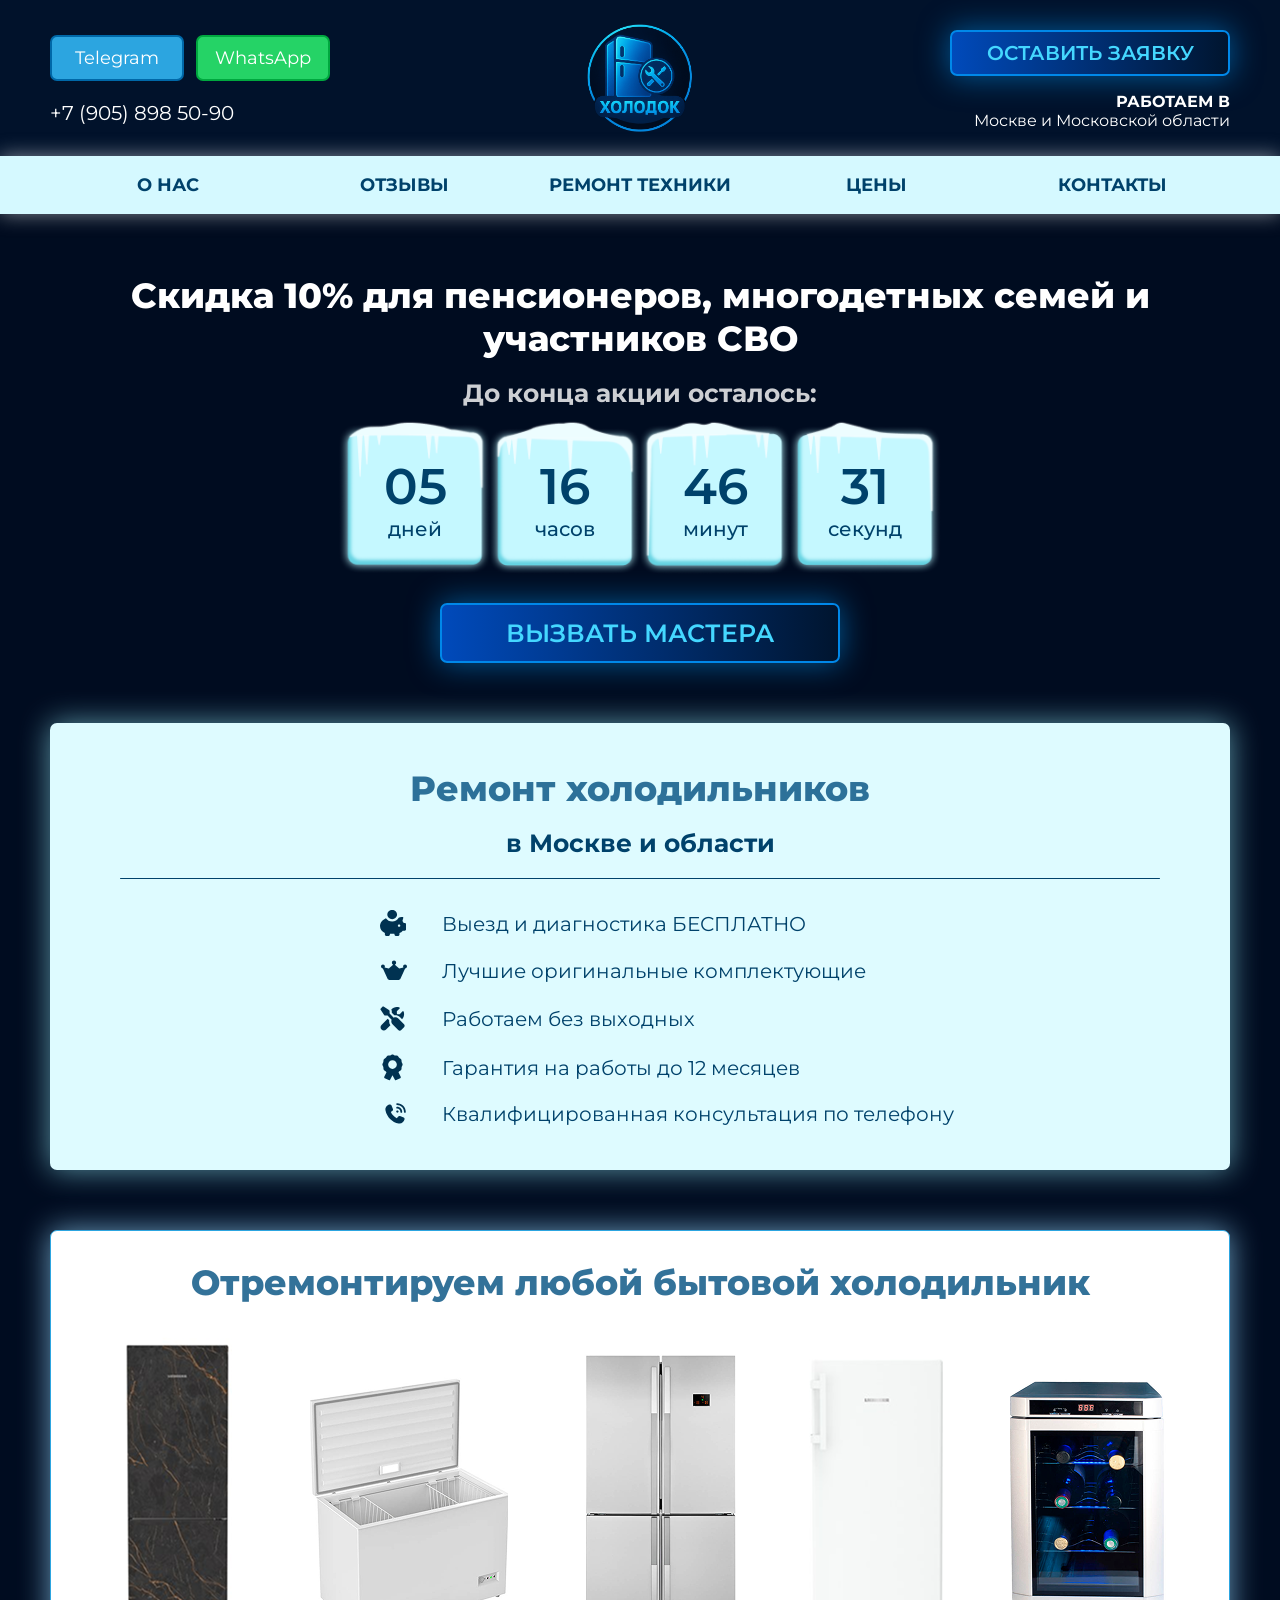
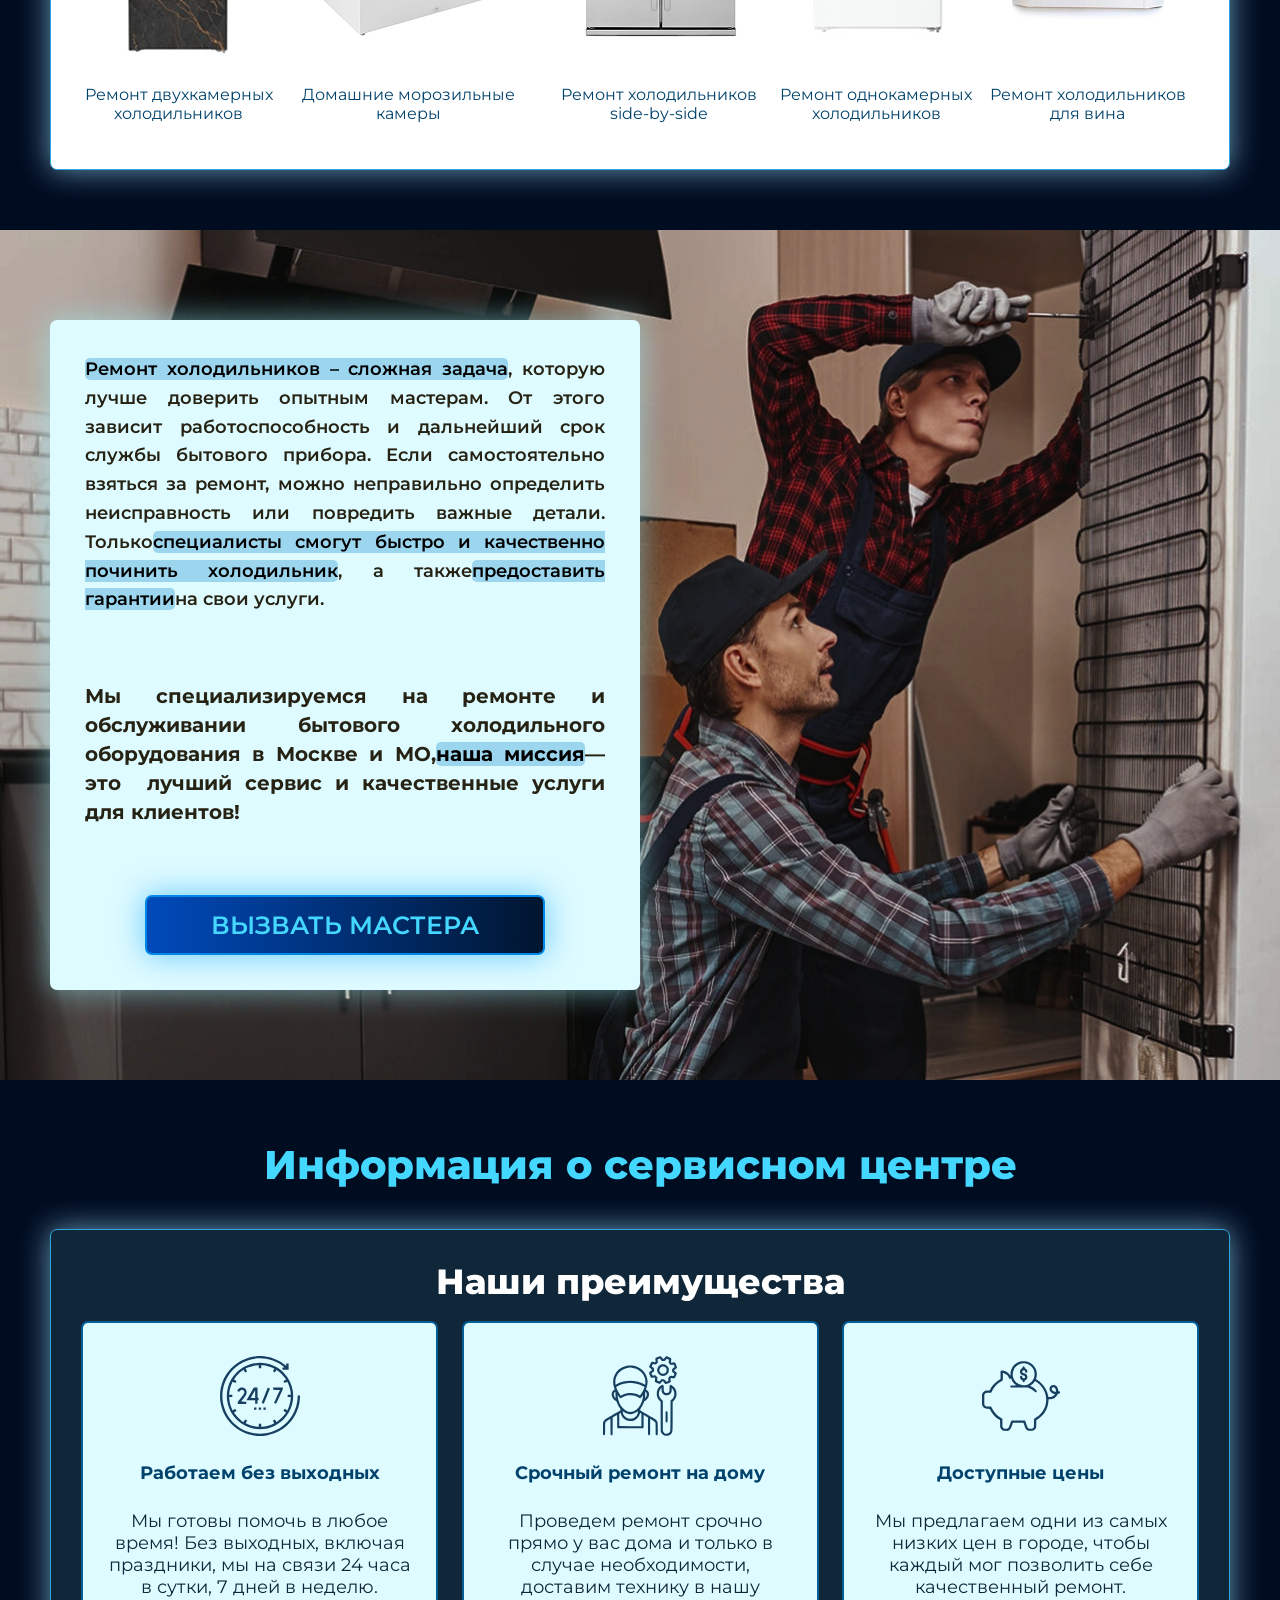
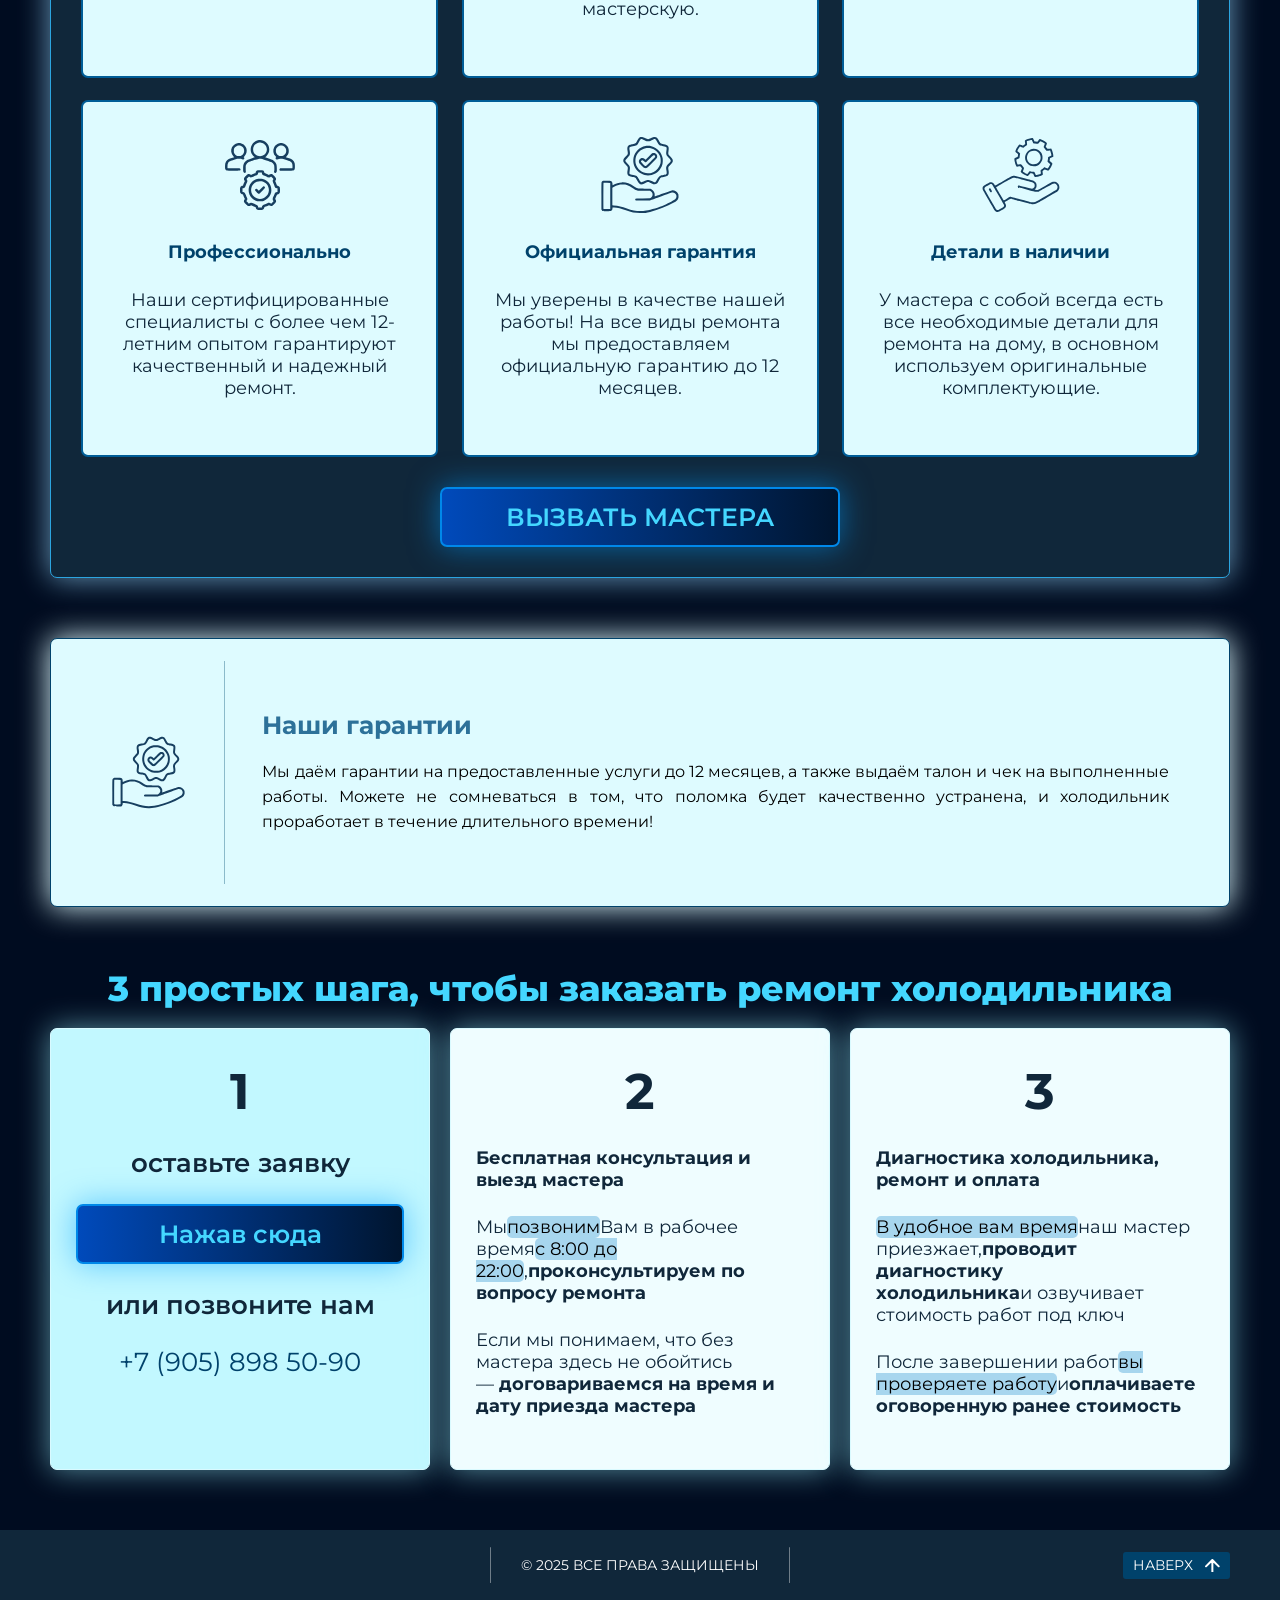
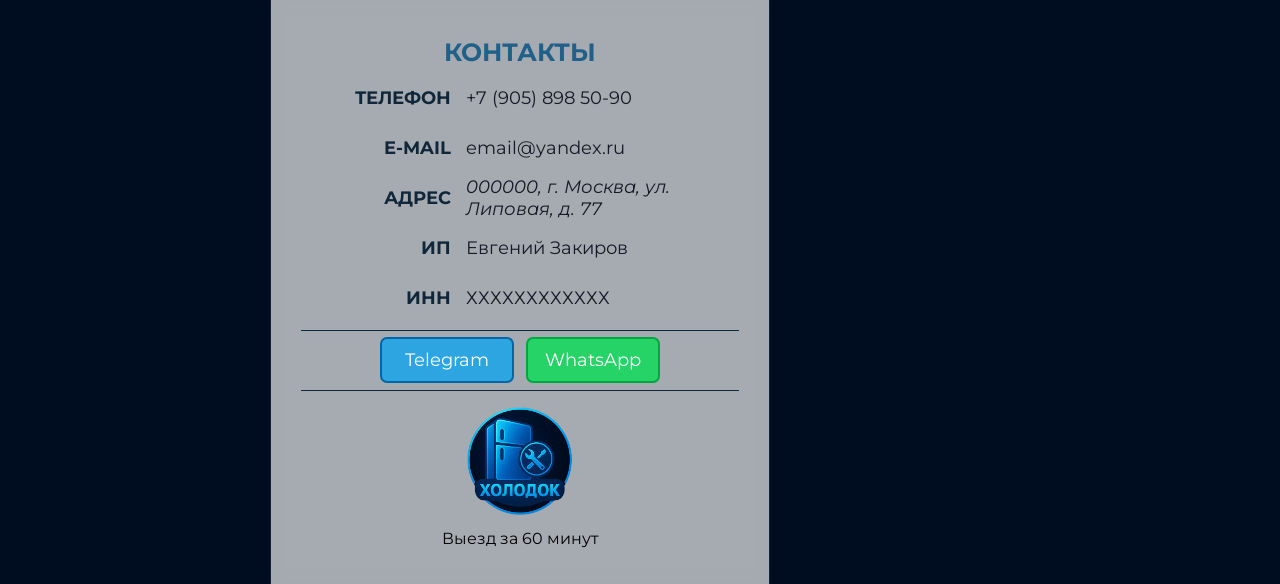
==== commit 429f4c29: "set Montserrat font and redesign timer" ====
--- a/index.html
+++ b/index.html
@@ -1 +1 @@
-<!DOCTYPE html><html lang="ru"><head><meta charset="UTF-8"><meta name="viewport" content="width=device-width,initial-scale=1"><link rel="preconnect" href="https://fonts.googleapis.com"><link rel="preconnect" href="https://fonts.gstatic.com" crossorigin><link href="https://fonts.googleapis.com/css2?family=Martian+Mono:wght@100..800&display=swap" rel="stylesheet"><link rel="apple-touch-icon" sizes="57x57" href="images/favicon/apple-icon-57x57.png"><link rel="apple-touch-icon" sizes="60x60" href="images/favicon/apple-icon-60x60.png"><link rel="apple-touch-icon" sizes="72x72" href="images/favicon/apple-icon-72x72.png"><link rel="apple-touch-icon" sizes="76x76" href="images/favicon/apple-icon-76x76.png"><link rel="apple-touch-icon" sizes="114x114" href="images/favicon/apple-icon-114x114.png"><link rel="apple-touch-icon" sizes="120x120" href="images/favicon/apple-icon-120x120.png"><link rel="apple-touch-icon" sizes="144x144" href="images/favicon/apple-icon-144x144.png"><link rel="apple-touch-icon" sizes="152x152" href="images/favicon/apple-icon-152x152.png"><link rel="apple-touch-icon" sizes="180x180" href="images/favicon/apple-icon-180x180.png"><link rel="icon" type="image/png" sizes="192x192" href="images/favicon/android-icon-192x192.png"><link rel="icon" type="image/png" sizes="32x32" href="images/favicon/favicon-32x32.png"><link rel="icon" type="image/png" sizes="96x96" href="images/favicon/favicon-96x96.png"><link rel="icon" type="image/png" sizes="16x16" href="images/favicon/favicon-16x16.png"><link rel="manifest" href="images/favicon/manifest.json"><meta name="msapplication-TileColor" content="#ffffff"><meta name="msapplication-TileImage" content="images/favicon/ms-icon-144x144.png"><meta name="theme-color" content="#ffffff"><link rel="stylesheet" href="styles/css/style.min.css"><title>Ремонт холодильников</title></head><body><div class="wrapper"><header id="up" class="header"><div class="hatBlock"><div class="container"><div class="hatBlock__contacts Desktop"><div class="contactBtnGroup"><a href="https://web.telegram.org" target="_blank" rel="noopener noreferrer" class="telegramBTN"><span>Telegram</span></a> <a href="https://web.whatsapp.com" target="_blank" rel="noopener noreferrer" class="whatsappBTN"><span>WhatsApp</span></a></div><div class="phoneNumber"><a href="tel:+79058985090">+7 (905) 898 50-90</a></div></div><div class="hatBlock__logo"><a href="index.html" class="Desktop"><img src="images/icons/logoHOLODOK.png" alt="logo" class="logo"></a> <a href="index.html" class="Mobile"><img src="images/icons/holodokMiniLogo.png" alt="logo" class="logo" style="max-width:80px"></a> <span class="motto Desktop"></span></div><div class="hatBlock__motto Mobile"><span class="motto">Выезд за 60 минут</span></div><div class="hatBlock__interactive Desktop"><button data-modal class="requestFormBTN middleBlueColorBG">ОСТАВИТЬ ЗАЯВКУ</button><div><span style="font-weight:700">РАБОТАЕМ В</span> <span>Москве и Московской области</span></div></div><div class="sandwitch Mobile"><span></span><span></span><span></span></div></div></div><nav class="navigationMenu"><div class="container"><ul class="navList"><li class="navigationElement"><a href="#serviceAdvantages" class="navigationLink">О НАС</a></li><li class="navigationElement"><a href="reviews.html#reviewSection" class="navigationLink">ОТЗЫВЫ</a></li><li class="navigationElement dropDown"><span class="dropDownTitle">РЕМОНТ ТЕХНИКИ</span><div class="dropDownMenu"><ul class="dropDownMenuList"><li class="dropDownMenu__item"><a href="freezers.html" class="dropDownMenu__link">Морозильники</a></li><li class="dropDownMenu__item"><a href="refrigerators.html" class="dropDownMenu__link">Холодильники</a></li><li class="dropDownMenu__item"><a href="wineCoolers.html" class="dropDownMenu__link">Винные холодильники</a></li></ul></div></li><li class="navigationElement"><a href="prices.html" class="navigationLink">ЦЕНЫ</a></li><li class="navigationElement"><a href="#down" class="navigationLink">КОНТАКТЫ</a></li><li class="Mobile"><div class="hatBlock__contacts"><div class="contactBtnGroup"><a href="https://web.telegram.org" target="_blank" rel="noopener noreferrer" class="telegramBTN"><span>Telegram</span></a> <a href="https://web.whatsapp.com" target="_blank" rel="noopener noreferrer" class="whatsappBTN"><span>WhatsApp</span></a></div><div class="phoneNumber"><a href="tel:+79058985090">+7 (905) 898 50-90</a></div></div></li><li class="Mobile"><div class="hatBlock__interactive"><span style="font-weight:700">РАБОТАЕМ В</span> <span>Москве и Московской области</span></div></li></ul></div></nav></header><main class="main"><a href="tel:+79058985090" id="phoneCallBTN" class="Mobile"><img src="images/icons/phone-white.svg"></a><section class="promotion"><div class="container"><a href="index.html" class="Mobile LOGO"><img src="images/icons/logoHOLODOK.png" alt="logo" class="logo"></a><div class="promotion__text"><h2 class="whiteTitle">Скидка 10% для пенсионеров, многодетных семей и участников СВО</h2><h3 class="whiteTransparentTitle">До конца акции осталось:</h3></div><div class="promotion__timer"><div class="timer"><div class="timer__block"><span class="blockValue" id="days">00</span> <span class="blockParam">дней</span></div><div class="timer__block"><span class="blockValue" id="hours">00</span> <span class="blockParam">часов</span></div><div class="timer__block"><span class="blockValue" id="minutes">00</span> <span class="blockParam">минут</span></div><div class="timer__block"><span class="blockValue" id="seconds">00</span> <span class="blockParam">секунд</span></div></div><button data-modal class="requestFormBTN middleBlueColorBG">ВЫЗВАТЬ МАСТЕРА</button></div></div></section><section class="bait"><div class="container"><div class="bait__text"><h1 class="middleBlueColoredTitle">Ремонт холодильников</h1><h3 class="darkBlueColoredTitle">в Москве и области</h3></div><div class="bait__horizontalDevider"></div><ul class="bait__list"><li><img src="images/icons/pigBank.svg" class="bait__icon"> <span>Выезд и диагностика БЕСПЛАТНО</span></li><li><img src="images/icons/crown.svg" class="bait__icon"> <span>Лучшие оригинальные комплектующие</span></li><li><img src="images/icons/screwdriver-wrench.svg" class="bait__icon"> <span>Работаем без выходных</span></li><li><img src="images/icons/award.svg" class="bait__icon"> <span>Гарантия на работы до 12 месяцев</span></li><li><img src="images/icons/phone.svg" class="bait__icon"> <span>Квалифицированная консультация по телефону</span></li></ul></div></section><section class="promise"><div class="container"><div class="promise__text"><h2 class="middleBlueColoredTitle">Отремонтируем любой бытовой холодильник</h2></div><div class="promise__content"><img src="images/pictures/leibherr-f.png" class="promise__image"> <span>Ремонт двухкамерных холодильников</span> <img src="images/pictures/morozilnik.png" class="promise__image"> <span>Домашние морозильные камеры</span> <img src="images/pictures/holodilnik-kamerniy.png" class="promise__image"> <span>Ремонт холодильников side-by-side</span> <img src="images/pictures/liebherr-s.png" class="promise__image"> <span>Ремонт однокамерных холодильников</span> <img src="images/pictures/holodilnik-vino.png" class="promise__image"> <span>Ремонт холодильников для вина</span></div></div></section><section class="attention"><div class="container"><div class="attention__block"><p class="attention__text"><mark class="blue">Ремонт холодильников – сложная задача</mark>, которую лучше доверить опытным мастерам. От этого зависит работоспособность и дальнейший срок службы бытового прибора. Если самостоятельно взяться за ремонт, можно неправильно определить неисправность или повредить важные детали. Только <mark class="blue">специалисты смогут быстро и качественно починить холодильник</mark>, а также <mark class="blue">предоставить гарантии</mark> на свои услуги.</p><div class="attention__mobBG"></div><p class="attention__warnText">Мы специализируемся на ремонте и обслуживании бытового холодильного оборудования в Москве и МО, <mark class="blue">наша миссия</mark> — это  лучший сервис и качественные услуги для клиентов!</p><button data-modal class="requestFormBTN middleBlueColorBG">ВЫЗВАТЬ МАСТЕРА</button></div></div></section><section id="serviceAdvantages" class="advantages"><h2 class="lightBlueColoredTitle sectionTitle">Информация о сервисном центре</h2><div class="container"><div class="advantages__text"><h2 class="whiteTitle">Наши преимущества</h2></div><div class="advantages__content"><div class="advantages__item"><img src="images/icons/24-7.svg" class="advantages__icon"><h4 class="advantages__title">Работаем без выходных</h4><p class="advantages__body">Мы готовы помочь в любое время! Без выходных, включая праздники, мы на связи 24 часа в сутки, 7 дней в неделю.</p></div><div class="advantages__item"><img src="images/icons/mechanic.svg" class="advantages__icon"><h4 class="advantages__title">Срочный ремонт на дому</h4><p class="advantages__body">Проведем ремонт срочно прямо у вас дома и только в случае необходимости, доставим технику в нашу мастерскую.</p></div><div class="advantages__item"><img src="images/icons/piggybank_second.svg" class="advantages__icon"><h4 class="advantages__title">Доступные цены</h4><p class="advantages__body">Мы предлагаем одни из самых низких цен в городе, чтобы каждый мог позволить себе качественный ремонт.</p></div><div class="advantages__item"><img src="images/icons/professional-services.svg" class="advantages__icon"><h4 class="advantages__title">Профессионально</h4><p class="advantages__body">Наши сертифицированные специалисты с более чем 12-летним опытом гарантируют качественный и надежный ремонт.</p></div><div class="advantages__item"><img src="images/icons/guarantee.svg" class="advantages__icon"><h4 class="advantages__title">Официальная гарантия</h4><p class="advantages__body">Мы уверены в качестве нашей работы! На все виды ремонта мы предоставляем официальную гарантию до 12 месяцев.</p></div><div class="advantages__item"><img src="images/icons/change-management.svg" class="advantages__icon"><h4 class="advantages__title">Детали в наличии</h4><p class="advantages__body">У мастера с собой всегда есть все необходимые детали для ремонта на дому, в основном используем оригинальные комплектующие.</p></div></div><button data-modal class="requestFormBTN middleBlueColorBG">ВЫЗВАТЬ МАСТЕРА</button></div></section><section class="ourRepairmans" id="ourRepairmans"><div class="container"><h2 class="whiteTitle">Мастера нашего сервисного центра</h2><div class="ourRepairmans__content"><div class="repairmanItem"><img src="images/pictures/evgeniy.png" alt="фото мастера" class="repairmanItem__img"><div class="repairmanItem__text"><p class="repairmanItem__repairmanName">Евгений Закиров</p><p class="repairmanItem__repairmanDirection">Мастер по ремонту техники</p><p class="repairmanItem__repairmanExperience">стаж 15 лет</p></div></div><div class="repairmanItem"><img src="images/pictures/evgeniy.png" alt="фото мастера" class="repairmanItem__img"><div class="repairmanItem__text"><p class="repairmanItem__repairmanName">Евгений Закиров</p><p class="repairmanItem__repairmanDirection">Мастер по ремонту техники</p><p class="repairmanItem__repairmanExperience">стаж 15 лет</p></div></div><div class="repairmanItem"><img src="images/pictures/evgeniy.png" alt="фото мастера" class="repairmanItem__img"><div class="repairmanItem__text"><p class="repairmanItem__repairmanName">Евгений Закиров</p><p class="repairmanItem__repairmanDirection">Мастер по ремонту техники</p><p class="repairmanItem__repairmanExperience">стаж 15 лет</p></div></div></div></div></section><section class="guarantee"><div class="container"><div class="guarantee__icon"><img src="images/icons/guarantee.svg"></div><div class="guarantee__verticalDevider"></div><div class="guarantee__horizontalDevider"></div><div class="guarantee__content"><h3 class="middleBlueColoredTitle">Наши гарантии</h3><p class="paragraph">Мы даём гарантии на предоставленные услуги до 12 месяцев, а также выдаём талон и чек на выполненные работы. Можете не сомневаться в том, что поломка будет качественно устранена, и холодильник проработает в течение длительного времени!</p></div></div></section><section class="instruction"><div class="container"><h2 class="lightBlueColoredTitle">3 простых шага, чтобы заказать ремонт холодильника</h2><div class="instruction__content"><div class="stepBlock"><span class="stepBlock__num">1</span><p class="stepBlock__hugeParagraph">оставьте заявку</p><button data-modal class="requestFormBTN middleBlueColorBG">Нажав сюда</button><p class="stepBlock__hugeParagraph">или позвоните нам</p><a href="tel:+79058985090">+7 (905) 898 50-90</a></div><div class="stepBlock"><span class="stepBlock__num">2</span><p class="stepBlock__regularParagraph mobCen"><b>Бесплатная консультация и выезд мастера</b></p><p class="stepBlock__regularParagraph">Мы <mark class="blue">позвоним</mark> Вам в рабочее время <mark class="blue">с 8:00 до 22:00</mark>, <strong>проконсультируем по вопросу ремонта</strong></p><p class="stepBlock__regularParagraph">Если мы понимаем, что без мастера здесь не обойтись — <strong>договариваемся на время и дату приезда мастера</strong></p></div><div class="stepBlock"><span class="stepBlock__num">3</span><p class="stepBlock__regularParagraph mobCen"><b>Диагностика холодильника, ремонт и оплата</b></p><p class="stepBlock__regularParagraph"><mark class="blue">В удобное вам время</mark> наш мастер приезжает, <strong>проводит диагностику холодильника</strong> и озвучивает стоимость работ под ключ</p><p class="stepBlock__regularParagraph">После завершении работ <mark class="blue">вы проверяете работу</mark> и <strong>оплачиваете оговоренную ранее стоимость</strong></p></div></div></div></section></main><footer class="footer" id="down"><div class="footer__top"><div class="footer__verticalDevider"></div><span>© 2025 ВСЕ ПРАВА ЗАЩИЩЕНЫ</span><div class="footer__verticalDevider"></div><a href="#up" class="pageup"><span class="Desktop">НАВЕРХ</span> <img src="images/icons/UpArrow.svg"></a></div><div class="footer__contacts"><h3 class="middleBlueColoredTitle">КОНТАКТЫ</h3><div class="contactsField"><h4 class="contactsField__title">ТЕЛЕФОН</h4><a class="contactsField__descr" href="tel:+79058985090">+7 (905) 898 50-90</a><h4 class="contactsField__title">E-MAIL</h4><span class="contactsField__descr">email@yandex.ru</span><h4 class="contactsField__title">АДРЕС</h4><address class="contactsField__descr">000000, г. Москва, ул. Липовая, д. 77</address><h4 class="contactsField__title">ИП</h4><span class="contactsField__descr">Евгений Закиров</span><h4 class="contactsField__title">ИНН</h4><span class="contactsField__descr">ХХХХХХХХХХХХ</span></div><div class="footer__horizontalDevider"></div><div class="contactBtnGroup"><a href="https://web.telegram.org" target="_blank" rel="noopener noreferrer" class="telegramBTN"><span>Telegram</span></a> <a href="https://web.whatsapp.com" target="_blank" rel="noopener noreferrer" class="whatsappBTN"><span>WhatsApp</span></a></div><div class="footer__horizontalDevider"></div><div class="footer__logo"><a href="index.html" class="Desktop"><img src="images/icons/logoHOLODOK.png" alt="logo" class="logo"></a> <span class="motto">Выезд за 60 минут</span></div></div><div class="footer__map"><iframe src="https://yandex.ru/map-widget/v1/?um=constructor%3A461d2c2717d1dd383976aae17f39134cff1a304d3abc587e0bac50bb87dbe971&amp;source=constructor" width="100%" height="580" frameborder="0"></iframe></div></footer><div class="modal"><div class="modal__dialog"><div class="modal__content"><div class="modal__close"><span data-close>&times;</span></div><form name="feedbackForm" action="#"><h2 class="middleBlueColoredTitle">Починим любой холодильник</h2><label for="brand">Выберите название бренда производителя</label><select required id="brand" name="brand"><option class="placeholder" value="" disabled selected hidden>Название бренда в выпадающем меню</option><option value="1">бренд 1</option><option value="2">бренд 2</option><option value="3">бренд 3</option><option value="4">бренд 4</option><option value="5">бренд 5</option></select><label class="beforeLabel" for="model">Выберите модель</label><select required id="model" name="model"><option class="placeholder" value="" disabled selected hidden>Название модели в выпадающем меню</option><option value="1">модель 1</option><option value="2">модель 2</option></select><label class="beforeLabel" for="clientName">Заполните форму обратной связи</label><input id="clientName" required placeholder="ФИО" name="clientName"> <input id="phoneNumber" required placeholder="Ваш номер телефона" name="phoneNumber" type="tel"><select required id="feedbackTime" name="feedbackTime"><option class="placeholder" value="" disabled selected hidden>Когда вам можно перезвонить</option><option value="перезвонить в течение часа">В течение часа</option><option value="перезвонить в течение дня">В течение дня</option><option value="перезвонить в течение завтрашнего дня">В течение завтрашнего дня</option></select><input type="submit" value="Отправить" class="submitBtn middleBlueColorBG"></form></div></div></div></div><script src="scripts/clientScript.js"></script></body></html>+<!DOCTYPE html><html lang="ru"><head><meta charset="UTF-8"><meta name="viewport" content="width=device-width,initial-scale=1"><link rel="preconnect" href="https://fonts.googleapis.com"><link rel="preconnect" href="https://fonts.gstatic.com" crossorigin><link href="https://fonts.googleapis.com/css2?family=Montserrat:ital,wght@0,100..900;1,100..900&display=swap" rel="stylesheet"><link rel="apple-touch-icon" sizes="57x57" href="images/favicon/apple-icon-57x57.png"><link rel="apple-touch-icon" sizes="60x60" href="images/favicon/apple-icon-60x60.png"><link rel="apple-touch-icon" sizes="72x72" href="images/favicon/apple-icon-72x72.png"><link rel="apple-touch-icon" sizes="76x76" href="images/favicon/apple-icon-76x76.png"><link rel="apple-touch-icon" sizes="114x114" href="images/favicon/apple-icon-114x114.png"><link rel="apple-touch-icon" sizes="120x120" href="images/favicon/apple-icon-120x120.png"><link rel="apple-touch-icon" sizes="144x144" href="images/favicon/apple-icon-144x144.png"><link rel="apple-touch-icon" sizes="152x152" href="images/favicon/apple-icon-152x152.png"><link rel="apple-touch-icon" sizes="180x180" href="images/favicon/apple-icon-180x180.png"><link rel="icon" type="image/png" sizes="192x192" href="images/favicon/android-icon-192x192.png"><link rel="icon" type="image/png" sizes="32x32" href="images/favicon/favicon-32x32.png"><link rel="icon" type="image/png" sizes="96x96" href="images/favicon/favicon-96x96.png"><link rel="icon" type="image/png" sizes="16x16" href="images/favicon/favicon-16x16.png"><link rel="manifest" href="images/favicon/manifest.json"><meta name="msapplication-TileColor" content="#ffffff"><meta name="msapplication-TileImage" content="images/favicon/ms-icon-144x144.png"><meta name="theme-color" content="#ffffff"><link rel="stylesheet" href="styles/css/style.min.css"><title>Ремонт холодильников</title></head><body><div class="wrapper"><header id="up" class="header"><div class="hatBlock"><div class="container"><div class="hatBlock__contacts Desktop"><div class="contactBtnGroup"><a href="https://web.telegram.org" target="_blank" rel="noopener noreferrer" class="telegramBTN"><span>Telegram</span></a><a href="https://web.whatsapp.com" target="_blank" rel="noopener noreferrer" class="whatsappBTN"><span>WhatsApp</span></a></div><div class="phoneNumber"><a href="tel:+79058985090">+7 (905) 898 50-90</a></div></div><div class="hatBlock__logo"><a href="index.html" class="Desktop"><img src="images/icons/logoHOLODOK.png" alt="logo" class="logo"></a><a href="index.html" class="Mobile"><img src="images/icons/holodokMiniLogo.png" alt="logo" class="logo" style="max-width:80px"></a><span class="motto Desktop"></span></div><div class="hatBlock__motto Mobile"><span class="motto">Выезд за 60 минут</span></div><div class="hatBlock__interactive Desktop"><button data-modal class="requestFormBTN middleBlueColorBG">ОСТАВИТЬ ЗАЯВКУ</button><div><span style="font-weight:700">РАБОТАЕМ В</span><span>Москве и Московской области</span></div></div><div class="sandwitch Mobile"><span></span><span></span><span></span></div></div></div><nav class="navigationMenu"><div class="container"><ul class="navList"><li class="navigationElement"><a href="#serviceAdvantages" class="navigationLink">О НАС</a></li><li class="navigationElement"><a href="reviews.html#reviewSection" class="navigationLink">ОТЗЫВЫ</a></li><li class="navigationElement dropDown"><span class="dropDownTitle">РЕМОНТ ТЕХНИКИ</span><div class="dropDownMenu"><ul class="dropDownMenuList"><li class="dropDownMenu__item"><a href="freezers.html" class="dropDownMenu__link">Морозильники</a></li><li class="dropDownMenu__item"><a href="refrigerators.html" class="dropDownMenu__link">Холодильники</a></li><li class="dropDownMenu__item"><a href="wineCoolers.html" class="dropDownMenu__link">Винные холодильники</a></li></ul></div></li><li class="navigationElement"><a href="prices.html" class="navigationLink">ЦЕНЫ</a></li><li class="navigationElement"><a href="#down" class="navigationLink">КОНТАКТЫ</a></li><li class="Mobile"><div class="hatBlock__contacts"><div class="contactBtnGroup"><a href="https://web.telegram.org" target="_blank" rel="noopener noreferrer" class="telegramBTN"><span>Telegram</span></a><a href="https://web.whatsapp.com" target="_blank" rel="noopener noreferrer" class="whatsappBTN"><span>WhatsApp</span></a></div><div class="phoneNumber"><a href="tel:+79058985090">+7 (905) 898 50-90</a></div></div></li><li class="Mobile"><div class="hatBlock__interactive"><span style="font-weight:700">РАБОТАЕМ В</span><span>Москве и Московской области</span></div></li></ul></div></nav></header><main class="main"><a href="tel:+79058985090" id="phoneCallBTN" class="Mobile"><img src="images/icons/phone-white.svg"></a><section class="promotion"><div class="container"><a href="index.html" class="Mobile LOGO"><img src="images/icons/logoHOLODOK.png" alt="logo" class="logo"></a><div class="promotion__text"><h2 class="whiteTitle">Скидка 10% для пенсионеров, многодетных семей и участников СВО</h2><h3 class="whiteTransparentTitle">До конца акции осталось:</h3></div><div class="promotion__timer"><div class="timer"><div class="timer__block"><img src="images/timerCubes/timerCubeDays.png"><div class="timer__blockContent"><span class="blockValue" id="days">00</span><span class="blockParam">дней</span></div></div><div class="timer__block"><img src="images/timerCubes/timerCubeHours.png"><div class="timer__blockContent"><span class="blockValue" id="hours">00</span><span class="blockParam">часов</span></div></div><div class="timer__block"><img src="images/timerCubes/timerCubeMinutes.png"><div class="timer__blockContent"><span class="blockValue" id="minutes">00</span><span class="blockParam">минут</span></div></div><div class="timer__block"><img src="images/timerCubes/timerCubeSeconds.png"><div class="timer__blockContent"><span class="blockValue" id="seconds">00</span><span class="blockParam">секунд</span></div></div></div><button data-modal class="requestFormBTN middleBlueColorBG">ВЫЗВАТЬ МАСТЕРА</button></div></div></section><section class="bait"><div class="container"><div class="bait__text"><h1 class="middleBlueColoredTitle">Ремонт холодильников</h1><h3 class="darkBlueColoredTitle">в Москве и области</h3></div><div class="bait__horizontalDevider"></div><ul class="bait__list"><li><img src="images/icons/pigBank.svg" class="bait__icon"><span>Выезд и диагностика БЕСПЛАТНО</span></li><li><img src="images/icons/crown.svg" class="bait__icon"><span>Лучшие оригинальные комплектующие</span></li><li><img src="images/icons/screwdriver-wrench.svg" class="bait__icon"><span>Работаем без выходных</span></li><li><img src="images/icons/award.svg" class="bait__icon"><span>Гарантия на работы до 12 месяцев</span></li><li><img src="images/icons/phone.svg" class="bait__icon"><span>Квалифицированная консультация по телефону</span></li></ul></div></section><section class="promise"><div class="container"><div class="promise__text"><h2 class="middleBlueColoredTitle">Отремонтируем любой бытовой холодильник</h2></div><div class="promise__content"><img src="images/pictures/leibherr-f.png" class="promise__image"><span>Ремонт двухкамерных холодильников</span><img src="images/pictures/morozilnik.png" class="promise__image"><span>Домашние морозильные камеры</span><img src="images/pictures/holodilnik-kamerniy.png" class="promise__image"><span>Ремонт холодильников side-by-side</span><img src="images/pictures/liebherr-s.png" class="promise__image"><span>Ремонт однокамерных холодильников</span><img src="images/pictures/holodilnik-vino.png" class="promise__image"><span>Ремонт холодильников для вина</span></div></div></section><section class="attention"><div class="container"><div class="attention__block"><p class="attention__text"><mark class="blue">Ремонт холодильников – сложная задача</mark>, которую лучше доверить опытным мастерам. От этого зависит работоспособность и дальнейший срок службы бытового прибора. Если самостоятельно взяться за ремонт, можно неправильно определить неисправность или повредить важные детали. Только<mark class="blue">специалисты смогут быстро и качественно починить холодильник</mark>, а также<mark class="blue">предоставить гарантии</mark>на свои услуги.</p><div class="attention__mobBG"></div><p class="attention__warnText">Мы специализируемся на ремонте и обслуживании бытового холодильного оборудования в Москве и МО,<mark class="blue">наша миссия</mark>— это  лучший сервис и качественные услуги для клиентов!</p><button data-modal class="requestFormBTN middleBlueColorBG">ВЫЗВАТЬ МАСТЕРА</button></div></div></section><section id="serviceAdvantages" class="advantages"><h2 class="lightBlueColoredTitle sectionTitle">Информация о сервисном центре</h2><div class="container"><div class="advantages__text"><h2 class="whiteTitle">Наши преимущества</h2></div><div class="advantages__content"><div class="advantages__item"><img src="images/icons/24-7.svg" class="advantages__icon"><h4 class="advantages__title">Работаем без выходных</h4><p class="advantages__body">Мы готовы помочь в любое время! Без выходных, включая праздники, мы на связи 24 часа в сутки, 7 дней в неделю.</p></div><div class="advantages__item"><img src="images/icons/mechanic.svg" class="advantages__icon"><h4 class="advantages__title">Срочный ремонт на дому</h4><p class="advantages__body">Проведем ремонт срочно прямо у вас дома и только в случае необходимости, доставим технику в нашу мастерскую.</p></div><div class="advantages__item"><img src="images/icons/piggybank_second.svg" class="advantages__icon"><h4 class="advantages__title">Доступные цены</h4><p class="advantages__body">Мы предлагаем одни из самых низких цен в городе, чтобы каждый мог позволить себе качественный ремонт.</p></div><div class="advantages__item"><img src="images/icons/professional-services.svg" class="advantages__icon"><h4 class="advantages__title">Профессионально</h4><p class="advantages__body">Наши сертифицированные специалисты с более чем 12-летним опытом гарантируют качественный и надежный ремонт.</p></div><div class="advantages__item"><img src="images/icons/guarantee.svg" class="advantages__icon"><h4 class="advantages__title">Официальная гарантия</h4><p class="advantages__body">Мы уверены в качестве нашей работы! На все виды ремонта мы предоставляем официальную гарантию до 12 месяцев.</p></div><div class="advantages__item"><img src="images/icons/change-management.svg" class="advantages__icon"><h4 class="advantages__title">Детали в наличии</h4><p class="advantages__body">У мастера с собой всегда есть все необходимые детали для ремонта на дому, в основном используем оригинальные комплектующие.</p></div></div><button data-modal class="requestFormBTN middleBlueColorBG">ВЫЗВАТЬ МАСТЕРА</button></div></section><section class="guarantee"><div class="container"><div class="guarantee__icon"><img src="images/icons/guarantee.svg"></div><div class="guarantee__verticalDevider"></div><div class="guarantee__horizontalDevider"></div><div class="guarantee__content"><h3 class="middleBlueColoredTitle">Наши гарантии</h3><p class="paragraph">Мы даём гарантии на предоставленные услуги до 12 месяцев, а также выдаём талон и чек на выполненные работы. Можете не сомневаться в том, что поломка будет качественно устранена, и холодильник проработает в течение длительного времени!</p></div></div></section><section class="instruction"><div class="container"><h2 class="lightBlueColoredTitle">3 простых шага, чтобы заказать ремонт холодильника</h2><div class="instruction__content"><div class="stepBlock"><span class="stepBlock__num">1</span><p class="stepBlock__hugeParagraph">оставьте заявку</p><button data-modal class="requestFormBTN middleBlueColorBG">Нажав сюда</button><p class="stepBlock__hugeParagraph">или позвоните нам</p><a href="tel:+79058985090">+7 (905) 898 50-90</a></div><div class="stepBlock"><span class="stepBlock__num">2</span><p class="stepBlock__regularParagraph mobCen"><b>Бесплатная консультация и выезд мастера</b></p><p class="stepBlock__regularParagraph">Мы<mark class="blue">позвоним</mark>Вам в рабочее время<mark class="blue">с 8:00 до 22:00</mark>,<strong>проконсультируем по вопросу ремонта</strong></p><p class="stepBlock__regularParagraph">Если мы понимаем, что без мастера здесь не обойтись — <strong>договариваемся на время и дату приезда мастера</strong></p></div><div class="stepBlock"><span class="stepBlock__num">3</span><p class="stepBlock__regularParagraph mobCen"><b>Диагностика холодильника, ремонт и оплата</b></p><p class="stepBlock__regularParagraph"><mark class="blue">В удобное вам время</mark>наш мастер приезжает,<strong>проводит диагностику холодильника</strong>и озвучивает стоимость работ под ключ</p><p class="stepBlock__regularParagraph">После завершении работ<mark class="blue">вы проверяете работу</mark>и<strong>оплачиваете оговоренную ранее стоимость</strong></p></div></div></div></section></main><footer class="footer" id="down"><div class="footer__top"><div class="footer__verticalDevider"></div><span>© 2025 ВСЕ ПРАВА ЗАЩИЩЕНЫ</span><div class="footer__verticalDevider"></div><a href="#up" class="pageup"><span class="Desktop">НАВЕРХ</span><img src="images/icons/UpArrow.svg"></a></div><div class="footer__contacts"><h3 class="middleBlueColoredTitle">КОНТАКТЫ</h3><div class="contactsField"><h4 class="contactsField__title">ТЕЛЕФОН</h4><a class="contactsField__descr" href="tel:+79058985090">+7 (905) 898 50-90</a><h4 class="contactsField__title">E-MAIL</h4><span class="contactsField__descr">email@yandex.ru</span><h4 class="contactsField__title">АДРЕС</h4><address class="contactsField__descr">000000, г. Москва, ул. Липовая, д. 77</address><h4 class="contactsField__title">ИП</h4><span class="contactsField__descr">Евгений Закиров</span><h4 class="contactsField__title">ИНН</h4><span class="contactsField__descr">ХХХХХХХХХХХХ</span></div><div class="footer__horizontalDevider"></div><div class="contactBtnGroup"><a href="https://web.telegram.org" target="_blank" rel="noopener noreferrer" class="telegramBTN"><span>Telegram</span></a><a href="https://web.whatsapp.com" target="_blank" rel="noopener noreferrer" class="whatsappBTN"><span>WhatsApp</span></a></div><div class="footer__horizontalDevider"></div><div class="footer__logo"><a href="index.html" class="Desktop"><img src="images/icons/logoHOLODOK.png" alt="logo" class="logo"></a><span class="motto">Выезд за 60 минут</span></div></div><div class="footer__map"><iframe src="https://yandex.ru/map-widget/v1/?um=constructor%3A461d2c2717d1dd383976aae17f39134cff1a304d3abc587e0bac50bb87dbe971&amp;source=constructor" width="100%" height="580" frameborder="0"></iframe></div></footer><div class="modal"><div class="modal__dialog"><div class="modal__content"><div class="modal__close"><span data-close>&times;</span></div><form name="feedbackForm" action="#"><h2 class="middleBlueColoredTitle">Починим любой холодильник</h2><label for="brand">Выберите название бренда производителя</label><select required id="brand" name="brand"><option class="placeholder" value="" disabled="disabled" selected="selected" hidden>Название бренда в выпадающем меню</option><option value="1">бренд 1</option><option value="2">бренд 2</option><option value="3">бренд 3</option><option value="4">бренд 4</option><option value="5">бренд 5</option></select><label class="beforeLabel" for="model">Выберите модель</label><select required id="model" name="model"><option class="placeholder" value="" disabled="disabled" selected="selected" hidden>Название модели в выпадающем меню</option><option value="1">модель 1</option><option value="2">модель 2</option></select><label class="beforeLabel" for="clientName">Заполните форму обратной связи</label><input id="clientName" required placeholder="ФИО" name="clientName" type="text"> <input id="phoneNumber" required placeholder="Ваш номер телефона" name="phoneNumber" type="tel"><select required id="feedbackTime" name="feedbackTime"><option class="placeholder" value="" disabled="disabled" selected="selected" hidden>Когда вам можно перезвонить</option><option value="перезвонить в течение часа">В течение часа</option><option value="перезвонить в течение дня">В течение дня</option><option value="перезвонить в течение завтрашнего дня">В течение завтрашнего дня</option></select><input type="submit" value="Отправить" class="submitBtn middleBlueColorBG"></form></div></div></div></div><script src="scripts/clientScript.js"></script></body></html>
--- a/styles/css/style.min.css
+++ b/styles/css/style.min.css
@@ -1 +1 @@
-.DarkBlueColorBG{background:#00426b}.middleBlueColorBG{border:2px solid #0088e9;color:#44d7ff !important;-webkit-box-shadow:0 0 30px 1px rgba(0,157,255,.5);box-shadow:0 0 30px 1px rgba(0,157,255,.5);background:-webkit-gradient(linear, left top, right top, from(#004abb), to(#00152f)) !important;background:linear-gradient(90deg, #004abb 0%, #00152f 100%) !important}.middleYellowColorBG{background:#e3a92e}.middleGreenColorBG{background:#b4ca8b}.sectionTitle{font-size:40px}.whiteTitle{color:#fff}.lightBlueColoredTitle{color:#44d7ff}.whiteTransparentTitle{color:hsla(0,0%,100%,.8039215686)}.middleBlueColoredTitle{color:rgba(0,79,128,.8)}.middleGreenColoredTitle{color:#5b745c}.darkBlueColoredTitle{color:#00426b}.darkGreenColoredTitle{color:#00210c}.darkYellowColoredTitle{color:#272314}mark{border-radius:5px}mark.yellow{background-color:#fff2c7}mark.orange{background-color:#ffca6e}mark.orange{background-color:#ffca6e}mark.blue{background-color:rgba(0,122,197,.3)}*{border:none;-webkit-box-sizing:border-box;box-sizing:border-box;outline:none;margin:0;padding:0;text-decoration:none;font-family:"Martian Mono",monospace;scrollbar-color:#10273a hsla(0,0%,100%,0);scrollbar-width:7px}html,body{height:100%}body{background-color:#000c20}.wrapper{min-height:100%;display:-webkit-box;display:-ms-flexbox;display:flex;-webkit-box-orient:vertical;-webkit-box-direction:normal;-ms-flex-direction:column;flex-direction:column}.main{-webkit-box-flex:1;-ms-flex:1 1 auto;flex:1 1 auto}.Mobile{display:none !important}.body_scrollHidden{overflow:hidden}.container{max-width:1180px;height:100%;margin:0 auto}section{padding-top:60px}.show{display:block !important}.fadeOut{-webkit-animation:fadeOut .3s;animation:fadeOut .3s}@-webkit-keyframes fadeOut{from{opacity:1}to{opacity:0}}@keyframes fadeOut{from{opacity:1}to{opacity:0}}.fadeIn{-webkit-animation:fadeIn .3s;animation:fadeIn .3s}@-webkit-keyframes fadeIn{from{opacity:0}to{opacity:1}}@keyframes fadeIn{from{opacity:0}to{opacity:1}}h1,h2{font-weight:800;font-size:35px;text-align:center;margin-bottom:18px}h3{font-weight:700;font-size:25px;text-align:center;margin-bottom:20px}h4{font-weight:700;font-size:18px;color:#10273a}button{cursor:pointer}.requestFormBTN{border-radius:7px;font-weight:600;font-size:25px;color:#fff;width:400px;height:60px}.modal{display:none;position:fixed;top:0;left:0;z-index:50;width:100%;height:100%;overflow:hidden;backdrop-filter:blur(5px);-webkit-box-shadow:0 0 30px 0px rgba(43,114,158,.6);box-shadow:0 0 30px 0px rgba(43,114,158,.6);background:rgba(31,74,101,.7)}.modal__dialog{width:100%;height:100%;display:-webkit-box;display:-ms-flexbox;display:flex;-webkit-box-pack:center;-ms-flex-pack:center;justify-content:center;-webkit-box-align:center;-ms-flex-align:center;align-items:center}.modal__content{display:-webkit-box;display:-ms-flexbox;display:flex;-webkit-box-orient:horizontal;-webkit-box-direction:reverse;-ms-flex-direction:row-reverse;flex-direction:row-reverse}.modal__close{font-size:70px;margin-top:-70px;margin-right:-50px;color:#cfeeff;text-shadow:0 0 10px #cfeeff}.modal__close span{cursor:pointer}.modal form{border-radius:7px;width:700px;max-height:750px;padding:35px 55px;display:-webkit-box;display:-ms-flexbox;display:flex;-webkit-box-orient:vertical;-webkit-box-direction:normal;-ms-flex-direction:column;flex-direction:column;-webkit-box-align:center;-ms-flex-align:center;align-items:center;-webkit-box-shadow:0 4px 30px 0px #b5f6ff;box-shadow:0 4px 30px 0px #b5f6ff;background:#effdff}.modal form .submitBtn{border:none;margin:0;border-radius:7px;width:340px;height:50px;color:#fff;cursor:pointer;-webkit-transition:.3s all;transition:.3s all}.modal form .submitBtn:hover{text-shadow:0 0 5px #fff}.modal form h2{font-size:25px;margin-bottom:22px}.modal form label{cursor:pointer;width:100%;font-weight:400;font-size:20px;color:#00426b;margin-bottom:15px}.modal form input{margin-bottom:12px;color:rgba(0,66,107,.7)}.modal form input::-webkit-input-placeholder{color:rgba(0,66,107,.4)}.modal form input::-moz-placeholder{color:rgba(0,66,107,.4)}.modal form input:-ms-input-placeholder{color:rgba(0,66,107,.4)}.modal form input::-ms-input-placeholder{color:rgba(0,66,107,.4)}.modal form input::placeholder{color:rgba(0,66,107,.4)}.modal form ::picker(select){-webkit-appearance:base-select;-moz-appearance:base-select;appearance:base-select;border:none;border-radius:4px;padding:14px;width:590px;height:130px;-webkit-box-shadow:0 0 30px 0px rgba(0,66,107,.7);box-shadow:0 0 30px 0px rgba(0,66,107,.7);background:#005d97;margin-top:10px}.modal form select{cursor:pointer;-webkit-appearance:base-select;-moz-appearance:base-select;appearance:base-select;-webkit-box-align:center;-ms-flex-align:center;align-items:center;margin-bottom:25px;color:rgba(0,66,107,.7)}.modal form select::picker-icon{color:rgba(0,66,107,.4);font-size:22px;-webkit-transition:.4s rotate;transition:.4s rotate}.modal form select:open::picker-icon{rotate:90deg}.modal form .beforeLabel::before{content:"";display:block;position:absolute;width:590px;height:1px;background:#005d97;margin-top:-15px}.modal form input,.modal form select{background:#fff;border:1px solid #b5f6ff;border-radius:4px;width:100%;height:40px;padding:0 14px;font-weight:400;font-size:18px}.modal form option::checkmark{-webkit-box-ordinal-group:2;-ms-flex-order:1;order:1;content:""}.modal form option{-webkit-box-pack:justify;-ms-flex-pack:justify;justify-content:space-between;margin-bottom:5px;color:#fff;border-radius:5px;-webkit-transition:.5s all;transition:.5s all;padding:5px}.modal form option:hover,.modal form option:focus{text-shadow:0 0 10px #cfeeff;background:#0072b9}.promotion__wineCoolers{background:url("../../images/BG/wineCoolers_BG.png") center center/cover no-repeat;min-height:500px}.promotion__freezers{background:url("../../images/BG/morozilnye_kamery_BG.png") center center/cover no-repeat;min-height:500px}.promotion__refrigerators{background:url("../../images/BG/bg-img-third-desktop.png") center center/cover no-repeat;min-height:500px;padding-bottom:60px}.promotion__timer{width:100%;height:235px;display:-webkit-box;display:-ms-flexbox;display:flex;-webkit-box-orient:vertical;-webkit-box-direction:normal;-ms-flex-direction:column;flex-direction:column;-webkit-box-pack:justify;-ms-flex-pack:justify;justify-content:space-between;-webkit-box-align:center;-ms-flex-align:center;align-items:center}.timer{width:55%;height:-webkit-fit-content;height:-moz-fit-content;height:fit-content;display:-webkit-box;display:-ms-flexbox;display:flex;-webkit-box-pack:justify;-ms-flex-pack:justify;justify-content:space-between;-webkit-box-align:center;-ms-flex-align:center;align-items:center}.timer__block{border-radius:10px;width:140px;height:140px;display:-webkit-box;display:-ms-flexbox;display:flex;-webkit-box-orient:vertical;-webkit-box-direction:normal;-ms-flex-direction:column;flex-direction:column;-webkit-box-pack:space-evenly;-ms-flex-pack:space-evenly;justify-content:space-evenly;-webkit-box-align:center;-ms-flex-align:center;align-items:center;color:#00426b;border:1px solid #d9faff;-webkit-box-shadow:0 0 30px 0px rgba(153,242,255,.57);box-shadow:0 0 30px 0px rgba(153,242,255,.57);background:#effdff}.timer__block .blockValue{font-weight:600;font-size:50px}.timer__block .blockParam{font-weight:500;font-size:20px}.bait .container{border-radius:7px;-webkit-box-shadow:0 0 30px 0px rgba(153,242,255,.6);box-shadow:0 0 30px 0px rgba(153,242,255,.6);background:#defbff;padding:44px 70px}.bait__horizontalDevider{height:1px;border-radius:10px;width:100%;background:#00426b;margin:10px 0 30px 0}.bait__list{width:100%;list-style-type:none;display:-webkit-box;display:-ms-flexbox;display:flex;-webkit-box-orient:vertical;-webkit-box-direction:normal;-ms-flex-direction:column;flex-direction:column;gap:20px}.bait__list li{display:grid;grid-template-columns:.4fr 1fr;-webkit-box-align:center;-ms-flex-align:center;align-items:center;gap:35px}.bait__list span{font-weight:400;font-size:20px;color:#00426b}.bait__icon{justify-self:end}.attention{padding-top:0px !important;margin-top:60px;height:850px;background:url("../../images/BG/bg-img-first-desktop.webp") center center/cover no-repeat}.attention .container{display:-webkit-box;display:-ms-flexbox;display:flex;-webkit-box-align:center;-ms-flex-align:center;align-items:center}.attention__freezers{background:url("../../images/BG/bg-img-second-desktop.png") center center/cover no-repeat}.attention__block{border-radius:7px;width:590px;height:670px;-webkit-box-shadow:0 0 30px 0px rgba(153,242,255,.6);box-shadow:0 0 30px 0px rgba(153,242,255,.6);background:#defbff;padding:35px;display:-webkit-box;display:-ms-flexbox;display:flex;-webkit-box-orient:vertical;-webkit-box-direction:normal;-ms-flex-direction:column;flex-direction:column;-webkit-box-pack:justify;-ms-flex-pack:justify;justify-content:space-between;-webkit-box-align:center;-ms-flex-align:center;align-items:center}.attention__block p{color:#272314}.attention__text{font-weight:600;font-size:18px;line-height:160%;text-align:justify}.attention__warnText{font-weight:700;font-size:20px;line-height:145%;text-align:justify}.attention__mobBG{display:none}.promise .container{background:#fff;-webkit-box-shadow:0 0 30px 0px rgba(153,218,255,.7);box-shadow:0 0 30px 0px rgba(153,218,255,.7);border:1px solid #2ca5e0;border-radius:7px;padding:30px}.promise__content{display:grid;grid-auto-flow:column;grid-template-rows:1fr 70px;justify-items:center;-webkit-box-align:center;-ms-flex-align:center;align-items:center}.promise__content span{color:#00426b;text-align:center}.brands .container{-webkit-box-shadow:0 0 30px 0px rgba(153,218,255,.7);box-shadow:0 0 30px 0px rgba(153,218,255,.7);border:1px solid #2ca5e0;border-radius:7px;padding:30px}.brands .container h2{margin-bottom:40px !important}.brands__content{list-style-type:none;display:grid;grid-template-columns:repeat(6, 1fr);justify-items:center;-webkit-box-align:center;-ms-flex-align:center;align-items:center;gap:20px}.brands .brandItem__link{display:inline-block;width:100%;height:100%}.prices .container{-webkit-box-shadow:0 0 30px 0px rgba(153,218,255,.7);box-shadow:0 0 30px 0px rgba(153,218,255,.7);border:1px solid #2ca5e0;border-radius:7px;padding:30px;display:-webkit-box;display:-ms-flexbox;display:flex;-webkit-box-orient:vertical;-webkit-box-direction:normal;-ms-flex-direction:column;flex-direction:column;-webkit-box-align:center;-ms-flex-align:center;align-items:center}.prices__content{display:-webkit-box;display:-ms-flexbox;display:flex;-webkit-box-orient:vertical;-webkit-box-direction:normal;-ms-flex-direction:column;flex-direction:column;list-style-type:none;gap:15px;margin-bottom:20px;width:100%}.prices__content .serviceItem{padding:18px 45px;display:-webkit-box;display:-ms-flexbox;display:flex;-webkit-box-pack:justify;-ms-flex-pack:justify;justify-content:space-between;-webkit-box-align:center;-ms-flex-align:center;align-items:center;border-radius:7px;color:#defbff;background:#001a4a;font-size:18px;-webkit-box-shadow:0 0 30px 0px rgba(153,218,255,.7);box-shadow:0 0 30px 0px rgba(153,218,255,.7);border:1px solid #2ca5e0}.prices__attention{background:#cbf9ff;border:1px solid #005d97;border-radius:7px;padding:25px 45px;margin-bottom:20px}.paragraph{font-size:16px;line-height:156%;text-align:center}.advantages .container{-webkit-box-shadow:0 0 30px 0px rgba(153,218,255,.7);box-shadow:0 0 30px 0px rgba(153,218,255,.7);border:1px solid #2ca5e0;border-radius:7px;padding:30px;display:-webkit-box;display:-ms-flexbox;display:flex;-webkit-box-align:center;-ms-flex-align:center;align-items:center;-webkit-box-orient:vertical;-webkit-box-direction:normal;-ms-flex-direction:column;flex-direction:column;background:#10273a}.advantages__content{display:-webkit-box;display:-ms-flexbox;display:flex;-webkit-box-pack:justify;-ms-flex-pack:justify;justify-content:space-between;-webkit-box-align:center;-ms-flex-align:center;align-items:center;-ms-flex-wrap:wrap;flex-wrap:wrap;gap:22px;margin-bottom:30px}.advantages__item{border-radius:7px;width:357px;height:357px;padding:33px 24px;display:-webkit-box;display:-ms-flexbox;display:flex;-webkit-box-orient:vertical;-webkit-box-direction:normal;-ms-flex-direction:column;flex-direction:column;gap:26px;-webkit-box-align:center;-ms-flex-align:center;align-items:center;background:#defbff;border:2px solid #005d97}.advantages__title{text-align:center;color:#00426b}.advantages__body{text-align:center;color:#10273a}.advantages__body{font-size:18px;font-weight:400}.sectionTitle{margin-bottom:40px !important}.guarantee .container{border:1px solid #00426b;border-radius:7px;height:-webkit-fit-content;height:-moz-fit-content;height:fit-content;-webkit-box-shadow:0 0 30px 0px #defbff;box-shadow:0 0 30px 0px #defbff;background:#defbff;padding:22px 60px;display:-webkit-box;display:-ms-flexbox;display:flex;-webkit-box-pack:justify;-ms-flex-pack:justify;justify-content:space-between;-webkit-box-align:center;-ms-flex-align:center;align-items:center;gap:38px}.guarantee__horizontalDevider{display:none}.guarantee__verticalDevider{display:block;background:#8bbaca;width:1px;height:223px}.guarantee__icon{min-width:75px;min-height:75px;width:75px;height:75px}.guarantee__icon img{width:100%;height:100%}.guarantee__content h3{text-align:left}.guarantee__content p{text-align:justify}.reverse .container{-webkit-box-orient:horizontal;-webkit-box-direction:reverse;-ms-flex-direction:row-reverse;flex-direction:row-reverse}.reverse .guarantee__content h3{text-align:right}.reviews .container{display:-webkit-box;display:-ms-flexbox;display:flex;-webkit-box-orient:vertical;-webkit-box-direction:normal;-ms-flex-direction:column;flex-direction:column;gap:22px}.reviews__reviewItem{position:relative;border-radius:7px;min-height:280px;-webkit-box-shadow:0 0 30px 0px #defbff;box-shadow:0 0 30px 0px #defbff;background:#defbff;padding:37px 39px;display:-webkit-box;display:-ms-flexbox;display:flex;-webkit-box-orient:vertical;-webkit-box-direction:normal;-ms-flex-direction:column;flex-direction:column;gap:17px}.reviews__header{display:-webkit-box;display:-ms-flexbox;display:flex;-webkit-box-align:center;-ms-flex-align:center;align-items:center;gap:27px}.reviews__header h2{font-size:28px;margin:0;text-align:left}.reviews__header span{font-style:italic;font-weight:300;font-size:20px;color:#10273a}.reviews__horizontalDevider{width:100%;height:1px;background:#82bbcc}.reviews__verticalDevider{width:1px;height:26px;background:#82bbcc}.reviews__content{z-index:1}.reviews__content p{font-weight:200;font-size:20px;line-height:133%;text-align:justify;color:#10273a}.reviews__quotesIcon{position:absolute;right:33px;bottom:33px}.reviews__quotesIcon img{width:100%;height:100%}.malfunctions .container{-webkit-box-shadow:0 0 30px 0px rgba(153,218,255,.7);box-shadow:0 0 30px 0px rgba(153,218,255,.7);border:1px solid #2ca5e0;border-radius:7px;height:-webkit-fit-content;height:-moz-fit-content;height:fit-content;padding:40px 35px;display:-webkit-box;display:-ms-flexbox;display:flex;-webkit-box-orient:vertical;-webkit-box-direction:normal;-ms-flex-direction:column;flex-direction:column;-webkit-box-align:center;-ms-flex-align:center;align-items:center;gap:25px;background:#fff}.malfunctions__content .paragraph{font-size:18px;text-align:justify;color:#10273a}.malfunctions__content .paragraph:nth-child(2){margin-bottom:30px}.malfunctions__content .paragraph:nth-child(3){margin-bottom:20px}.malfunctions__content .malfunctionsList{color:#10273a;font-size:18px;text-align:justify;margin-left:20px;display:-webkit-box;display:-ms-flexbox;display:flex;-webkit-box-orient:vertical;-webkit-box-direction:normal;-ms-flex-direction:column;flex-direction:column;-webkit-box-pack:justify;-ms-flex-pack:justify;justify-content:space-between;gap:20px}.malfunctions__attention{border-radius:7px;width:100%;height:-webkit-fit-content;height:-moz-fit-content;height:fit-content;padding:35px 25px;background:#cbf9ff;border:1px solid #005d97}.malfunctions__attention .paragraph{font-weight:400;font-size:18px;text-align:justify;color:#10273a}.ourRepairmans .container{-webkit-box-shadow:0 0 30px 0px rgba(153,218,255,.7);box-shadow:0 0 30px 0px rgba(153,218,255,.7);border:1px solid #2ca5e0;border-radius:7px;padding:20px 30px}.ourRepairmans__content{display:-webkit-box;display:-ms-flexbox;display:flex;gap:25px;-webkit-box-pack:center;-ms-flex-pack:center;justify-content:center}.ourRepairmans__content .repairmanItem{display:-webkit-box;display:-ms-flexbox;display:flex;-webkit-box-orient:vertical;-webkit-box-direction:normal;-ms-flex-direction:column;flex-direction:column;-webkit-box-align:center;-ms-flex-align:center;align-items:center;padding:30px;gap:20px;border-radius:7px;width:300px;height:415px;border:1px solid #d9faff;-webkit-box-shadow:0 0 30px 0px rgba(153,242,255,.57);box-shadow:0 0 30px 0px rgba(153,242,255,.57);background:#effdff}.ourRepairmans__content .repairmanItem__text{display:-webkit-box;display:-ms-flexbox;display:flex;-webkit-box-orient:vertical;-webkit-box-direction:normal;-ms-flex-direction:column;flex-direction:column;gap:11px}.ourRepairmans__content .repairmanItem__img{border-radius:7px;width:85%}.ourRepairmans__content .repairmanItem p{text-align:center;color:#00426b}.ourRepairmans__content .repairmanItem__repairmanName{font-weight:600;font-size:20px}.ourRepairmans__content .repairmanItem__repairmanDirection{color:#10273a !important;font-weight:300;font-size:18px}.ourRepairmans__content .repairmanItem__repairmanExperience{font-weight:200;font-size:16px}.instruction__content{display:-webkit-box;display:-ms-flexbox;display:flex;-webkit-box-pack:justify;-ms-flex-pack:justify;justify-content:space-between}.instruction__content .stepBlock{border-radius:7px;width:380px;height:442px;border:1px solid #d9faff;-webkit-box-shadow:0 0 30px 0px rgba(153,242,255,.57);box-shadow:0 0 30px 0px rgba(153,242,255,.57);padding:32px 25px;display:-webkit-box;display:-ms-flexbox;display:flex;-webkit-box-orient:vertical;-webkit-box-direction:normal;-ms-flex-direction:column;flex-direction:column;-webkit-box-align:center;-ms-flex-align:center;align-items:center;gap:25px;background:#effdff}.instruction__content .stepBlock button{width:100%}.instruction__content .stepBlock a{font-weight:400;font-size:26px;color:#00426b}.instruction__content .stepBlock:nth-child(1){background:#c2f8ff}.instruction__content .stepBlock__num{font-weight:700;font-size:50px;text-align:center;color:#10273a}.instruction__content .stepBlock__hugeParagraph{font-weight:600;font-size:26px;text-align:center;color:#10273a}.instruction__content .stepBlock__regularParagraph{font-size:18px;color:#10273a}.hatBlock{background:#01122b;padding:14px}.hatBlock__contacts{display:-webkit-box;display:-ms-flexbox;display:flex;-webkit-box-orient:vertical;-webkit-box-direction:normal;-ms-flex-direction:column;flex-direction:column;-webkit-box-pack:space-evenly;-ms-flex-pack:space-evenly;justify-content:space-evenly}.hatBlock .phoneNumber a{font-weight:400;font-size:20px;color:#fff}.hatBlock .container{height:128px;display:grid;grid-template-columns:repeat(3, 1fr)}.hatBlock__logo{display:-webkit-box;display:-ms-flexbox;display:flex;-webkit-box-orient:vertical;-webkit-box-direction:normal;-ms-flex-direction:column;flex-direction:column;-webkit-box-pack:space-evenly;-ms-flex-pack:space-evenly;justify-content:space-evenly;-webkit-box-align:center;-ms-flex-align:center;align-items:center}.hatBlock__interactive{display:-webkit-box;display:-ms-flexbox;display:flex;-webkit-box-orient:vertical;-webkit-box-direction:normal;-ms-flex-direction:column;flex-direction:column;-webkit-box-pack:space-evenly;-ms-flex-pack:space-evenly;justify-content:space-evenly;-webkit-box-align:end;-ms-flex-align:end;align-items:flex-end}.hatBlock__interactive div{display:-webkit-box;display:-ms-flexbox;display:flex;-webkit-box-orient:vertical;-webkit-box-direction:normal;-ms-flex-direction:column;flex-direction:column;-webkit-box-align:end;-ms-flex-align:end;align-items:flex-end;-webkit-box-pack:center;-ms-flex-pack:center;justify-content:center}.hatBlock__interactive span{text-align:right;color:#fff}.hatBlock__interactive .requestFormBTN{width:280px;height:46px;font-size:20px}.contactBtnGroup{width:280px;display:-webkit-box;display:-ms-flexbox;display:flex;-webkit-box-pack:justify;-ms-flex-pack:justify;justify-content:space-between}.contactBtnGroup a{display:-webkit-box;display:-ms-flexbox;display:flex;-webkit-box-pack:center;-ms-flex-pack:center;justify-content:center;-webkit-box-align:center;-ms-flex-align:center;align-items:center;border-radius:7px;width:134px;height:46px;font-weight:400;font-size:18px;color:#fff}.contactBtnGroup .telegramBTN{background:#2ca5e0;border:2px solid #0068a8}.contactBtnGroup .whatsappBTN{background:#25d366;border:2px solid #00a83f}.logo{max-height:128px}.navigationMenu{height:58px;position:relative;-webkit-box-shadow:0 0 20px 0px rgba(253,253,253,.5);box-shadow:0 0 20px 0px rgba(253,253,253,.5);background:#d5f9ff}.navigationMenu .container{height:100%}.navigationMenu .container .navList{height:100%;display:grid;grid-template-columns:repeat(5, 1fr);justify-items:center;-webkit-box-align:center;-ms-flex-align:center;align-items:center;list-style-type:none;color:#00426b}.navigationMenu .container .navList a{color:#00426b;font-weight:700;font-size:18px}.navigationMenu .container .navList .dropDownMenu__link{color:#fff}.dropDown{display:-webkit-box;display:-ms-flexbox;display:flex;-webkit-box-orient:vertical;-webkit-box-direction:normal;-ms-flex-direction:column;flex-direction:column;-webkit-box-align:center;-ms-flex-align:center;align-items:center;-webkit-box-pack:justify;-ms-flex-pack:justify;justify-content:space-between}.dropDownMenu{cursor:pointer;display:none;-webkit-transition:.5s all;transition:.5s all;padding-top:50px;position:absolute;height:-webkit-fit-content;height:-moz-fit-content;height:fit-content;margin:0 auto}.dropDownMenu_active{z-index:1;display:-webkit-box !important;display:-ms-flexbox !important;display:flex !important}.dropDownMenu .dropDownMenuList{display:-webkit-box;display:-ms-flexbox;display:flex;-webkit-box-orient:vertical;-webkit-box-direction:normal;-ms-flex-direction:column;flex-direction:column;-webkit-box-align:center;-ms-flex-align:center;align-items:center;-webkit-box-pack:justify;-ms-flex-pack:justify;justify-content:space-between;list-style-type:none;padding:20px;border-radius:7px;width:280px;height:140px;-webkit-box-shadow:0 0 20px 0px rgba(0,66,107,.7);box-shadow:0 0 20px 0px rgba(0,66,107,.7);background:#005d97}.dropDownTitle{font-weight:700;font-size:18px;cursor:pointer;z-index:2}.footer{position:relative;margin-top:60px}.footer_active{z-index:-1}.footer__top{display:-webkit-box;display:-ms-flexbox;display:flex;-webkit-box-pack:center;-ms-flex-pack:center;justify-content:center;-webkit-box-align:center;-ms-flex-align:center;align-items:center;width:100%;height:70px;background:#10273a}.footer__top span{font-weight:400;font-size:14px;color:#fff}.footer__verticalDevider{width:1px;height:36px;border-radius:.5px;background:hsla(0,0%,100%,.4);margin:0 30px}.footer__horizontalDevider{width:100%;height:1px;background:#10273a}.footer__logo{max-height:150px;display:-webkit-box;display:-ms-flexbox;display:flex;-webkit-box-orient:vertical;-webkit-box-direction:normal;-ms-flex-direction:column;flex-direction:column;-webkit-box-align:center;-ms-flex-align:center;align-items:center}.footer__contacts{position:absolute;top:70px;left:270px;width:500px;height:calc(100% - 70px);border-left:1px solid #10273a;border-right:1px solid #10273a;backdrop-filter:blur(8px);background:hsla(0,0%,100%,.65);padding:30px 30px;display:-webkit-box;display:-ms-flexbox;display:flex;-webkit-box-orient:vertical;-webkit-box-direction:normal;-ms-flex-direction:column;flex-direction:column;-webkit-box-pack:space-evenly;-ms-flex-pack:space-evenly;justify-content:space-evenly;-webkit-box-align:center;-ms-flex-align:center;align-items:center}.footer__contacts .contactsField{display:grid;grid-template-columns:150px 1fr;grid-template-rows:repeat(5, 50px);-webkit-box-align:center;-ms-flex-align:center;align-items:center;gap:0 15px}.footer__contacts .contactsField__descr{font-weight:400;font-size:18px;color:#151a26}.footer__contacts .contactsField__title{justify-self:end}.footer__contacts h3{margin-bottom:0 !important}.pageup{padding:0 10px;display:-webkit-box;display:-ms-flexbox;display:flex;-webkit-box-pack:justify;-ms-flex-pack:justify;justify-content:space-between;-webkit-box-align:center;-ms-flex-align:center;align-items:center;border-radius:3px;width:107px;height:27px;position:absolute;right:50px;background:#00426b}.pageup img{max-height:60%}#phoneCallBTN{position:fixed;z-index:1;top:70px;right:10px;padding:7px;width:45px;height:45px;-webkit-box-pack:center;-ms-flex-pack:center;justify-content:center;-webkit-box-align:center;-ms-flex-align:center;align-items:center;border-radius:100%;background:#fff;background:#00426b}#phoneCallBTN img{max-height:80%}#phoneCallBTN::after{content:"";display:block;position:absolute;border-radius:100%;-webkit-transition:.8s all;transition:.8s all;-webkit-animation:clickMe 1.5s infinite;animation:clickMe 1.5s infinite;width:100%;height:100%}@-webkit-keyframes clickMe{from{border:0px solid rgba(65,214,247,.5215686275)}to{border:7px solid rgba(65,214,247,0)}}@keyframes clickMe{from{border:0px solid rgba(65,214,247,.5215686275)}to{border:7px solid rgba(65,214,247,0)}}#brandPageImage{margin:0 auto 18px auto;width:-webkit-fit-content;width:-moz-fit-content;width:fit-content}#brandPageImage img{width:200px}@media(max-width: 1200px){#brandPageImage{margin:0 auto 16px auto}#brandPageImage img{width:auto}.container{max-width:750px}section{padding-top:30px}h1,h2{font-size:20px;margin-bottom:16px}h3{font-size:16px;margin-bottom:18px}h4{font-weight:700;font-size:14px;color:#10273a}.sectionTitle{font-size:25px}.requestFormBTN{border-radius:5px;font-size:20px;width:250px;height:50px}.modal__close{font-size:50px;margin-top:-50px;margin-right:-35px}.modal form{width:500px;max-height:750px;padding:30px}.modal form .submitBtn{border-radius:5px;width:100%;height:45px}.modal form h2{font-size:20px;margin-bottom:20px}.modal form label{font-size:15px;margin-bottom:10px}.modal form input{margin-bottom:10px}.modal form ::picker(select){padding:7px;width:440px;height:100px;margin-top:8px}.modal form select{margin-bottom:20px}.modal form select::picker-icon{font-size:18px}.modal form .beforeLabel::before{width:440px;margin-top:-10px}.modal form input,.modal form select{height:35px;padding:0 12px;font-size:15px}.modal form option::checkmark{-webkit-box-ordinal-group:2;-ms-flex-order:1;order:1;content:""}.modal form option{border-radius:4px}.promotion__wineCoolers{min-height:320px}.promotion__freezers{min-height:320px}.promotion__refrigerators{min-height:320px;padding-bottom:30px}.promotion__timer{height:165px}.timer__block{border-radius:7px;width:95px;height:95px}.timer__block .blockValue{font-size:35px}.timer__block .blockParam{font-size:16px}.brands .container{padding:20px}.brands__content{gap:15px}.brands .brandItem__img{width:100%;height:100%}.bait{min-height:330px}.bait .container{padding:30px 50px}.bait__list{gap:12px}.bait__list li{grid-template-columns:.4fr 1fr;gap:20px}.bait__list li img{height:80%}.bait__list span{font-size:14px}.attention{margin-top:30px;height:650px}.attention__block{width:420px;height:540px;padding:22px}.attention__text{font-size:14px}.attention__warnText{font-size:16px}.attention__mobBG{display:block}.promise .container{padding:20px}.promise__content{grid-template-rows:200px 70px}.promise__content img{height:80%}.promise__content span{font-size:13px}.prices .container{border-radius:5px;padding:20px}.prices__content{gap:12px;margin-bottom:16px}.prices__content .serviceItem{padding:12px 25px;border-radius:5px;font-size:13px}.prices__content .serviceItem span:nth-child(2){min-width:110px;text-align:right}.prices__attention{border-radius:5px;padding:15px;margin-bottom:16px}.paragraph{font-size:13px;line-height:140%}.advantages .container{border-radius:5px;padding:20px}.advantages__content{gap:15px;margin-bottom:20px}.advantages__item{width:225px;height:250px;padding:15px 10px;gap:20px}.advantages__body{font-size:13px}.advantages__icon{width:50px;height:50px}.reviews .container{min-height:200px}.reviews__header{gap:20px}.reviews__header h2{font-size:18px}.reviews__header span{font-size:14px}.reviews__content p{font-size:14px;line-height:133%}.reviews__quotesIcon{max-width:50px;right:25px;bottom:25px}.malfunctions .container{padding:20px;gap:20px}.malfunctions__content .paragraph{font-size:13px}.malfunctions__content .paragraph:nth-child(2){margin-bottom:20px}.malfunctions__content .paragraph:nth-child(3){margin-bottom:10px}.malfunctions__content .malfunctionsList{font-size:13px;gap:15px}.malfunctions__attention{padding:15px}.malfunctions__attention .paragraph{font-size:13px}.ourRepairmans .container{padding:20px}.ourRepairmans__content{gap:20px;-webkit-box-pack:start;-ms-flex-pack:start;justify-content:flex-start;-webkit-box-orient:vertical;-webkit-box-direction:normal;-ms-flex-direction:column;flex-direction:column}.ourRepairmans__content .repairmanItem{-webkit-box-orient:horizontal;-webkit-box-direction:normal;-ms-flex-direction:row;flex-direction:row;padding:20px;gap:20px;width:100%;height:180px}.ourRepairmans__content .repairmanItem__text{gap:10px}.ourRepairmans__content .repairmanItem__img{height:100%;width:auto}.ourRepairmans__content .repairmanItem p{text-align:left}.ourRepairmans__content .repairmanItem__repairmanName{font-size:18px}.ourRepairmans__content .repairmanItem__repairmanDirection{font-size:15px}.ourRepairmans__content .repairmanItem__repairmanExperience{font-size:13px}.instruction__content .stepBlock{border-radius:7px;width:240px;min-height:405px;height:-webkit-fit-content;height:-moz-fit-content;height:fit-content;padding:22px 18px;gap:15px}.instruction__content .stepBlock a{font-size:15px}.instruction__content .stepBlock__num{font-size:35px}.instruction__content .stepBlock__hugeParagraph{font-size:18px}.instruction__content .stepBlock__regularParagraph{font-size:14px}.instruction__content .stepBlock .mobCen{text-align:center}.requestFormBTN{border-radius:5px;font-weight:500;font-size:18px}.hatBlock{padding:8px;height:144px}.hatBlock .phoneNumber a{font-size:16px}.hatBlock .container{height:110px}.hatBlock__logo a{display:-webkit-box;display:-ms-flexbox;display:flex;-webkit-box-align:center;-ms-flex-align:center;align-items:center}.hatBlock__logo .motto{font-size:13px;color:#005d97}.hatBlock__interactive span{font-size:13px}.hatBlock__interactive .requestFormBTN{width:200px;height:35px;font-size:15px}.contactBtnGroup{width:200px}.contactBtnGroup a{border-radius:5px;width:94px;height:35px;font-weight:300;font-size:14px}.navigationMenu{height:50px}.navigationMenu .container .navList a{font-weight:600;font-size:14px}.dropDownMenu{padding-top:40px}.dropDownMenu .dropDownMenuList{padding:10px;border-radius:5px;width:230px;height:100px}.dropDownTitle{font-size:14px}.footer{position:relative;margin-top:30px}.footer__top{height:50px}.footer__top span{font-weight:300;font-size:10px}.footer__verticalDevider{height:25px;margin:0 20px}.footer__contacts{top:50px;left:100px;width:420px;height:calc(100% - 50px)}.footer__contacts .contactsField{display:grid;grid-template-columns:120px 1fr;grid-template-rows:repeat(5, 50px);-webkit-box-align:center;-ms-flex-align:center;align-items:center;gap:0 15px}.footer__contacts .contactsField__descr{font-size:14px}.pageup{padding:0 7px}.pageup span{font-size:13px}.pageup img{max-height:50%}}@media(max-width: 790px){.LOGO{margin-top:35px;-webkit-box-pack:center;-ms-flex-pack:center;justify-content:center;-webkit-box-align:center;-ms-flex-align:center;align-items:center}#brandPageImage{margin:0 auto 12px auto}#brandPageImage img{width:100px}.sectionTitle{font-size:20px;margin-bottom:30px;margin-top:30px}.container{max-width:95%}.Desktop{display:none !important}.Mobile{display:-webkit-box !important;display:-ms-flexbox !important;display:flex !important}section{padding-top:30px}h1,h2{font-size:16px;margin-bottom:12px;line-height:22px}h3{font-size:13px}h4{font-size:11px}.requestFormBTN{font-size:13px;width:150px;height:35px}.promotion{padding-bottom:30px}.promotion__timer{height:125px}.timer{width:300px}.timer__block{border-radius:7px;width:72px;height:72px}.timer__block .blockValue{font-size:25px}.timer__block .blockParam{font-size:12px}.bait{min-height:330px}.bait .container{padding:18px 20px}.bait__horizontalDevider{margin:10px 0 15px 0}.bait__list{gap:10px}.bait__list li{grid-template-columns:.2fr 1fr;gap:10px}.bait__list li img{justify-self:center;height:60%}.bait__list span{font-size:12px}.attention{height:-webkit-fit-content;height:-moz-fit-content;height:fit-content;background:none}.attention .container{-webkit-box-pack:center;-ms-flex-pack:center;justify-content:center}.attention__block{width:100%;height:-webkit-fit-content;height:-moz-fit-content;height:fit-content;padding:18px}.attention__text{font-size:12px;margin-bottom:10px}.attention__warnText{font-size:13px;margin:10px 0}.attention__mobBG{border-radius:7px;display:block;width:100%;height:250px;background:url("../../images/BG/bg-img-first-desktop.webp") center center/cover no-repeat}.attention__freezersMobBG{background:url("../../images/BG/bg-img-second-desktop.png") center center/cover no-repeat}.promise .container{padding:15px}.promise__content{display:grid;grid-auto-flow:row;grid-template-columns:1fr;grid-template-rows:repeat(180px 80px);justify-items:center;-webkit-box-align:center;-ms-flex-align:center;align-items:center}.promise__content img{max-height:200px}.promise__content span{font-size:13px}.promise__content span::after{content:"";display:block;width:80vw;height:1px;background:#005d97;margin:30px auto 0 auto}.promise__content span:last-child::after{display:none}.prices{padding-top:30px}.prices__content .serviceItem{-webkit-box-orient:vertical;-webkit-box-direction:normal;-ms-flex-direction:column;flex-direction:column;-webkit-box-pack:justify;-ms-flex-pack:justify;justify-content:space-between}.prices span:nth-child(2){font-weight:600;margin-top:10px;color:#fff}.prices span{text-align:center}.advantages__item{width:100%;height:-webkit-fit-content;height:-moz-fit-content;height:fit-content;min-height:180px}.guarantee .container{border-radius:5px;width:100%;padding:15px 25px;-webkit-box-orient:vertical;-webkit-box-direction:normal;-ms-flex-direction:column;flex-direction:column;gap:20px}.guarantee__horizontalDevider{display:block;width:100%;height:1px;background:#8bbaca}.guarantee__verticalDevider{display:none}.guarantee h3{text-align:center !important;font-size:16px}.guarantee p{text-align:justify}.reviews .container{min-height:200px}.reviews .container .sectionTitle{margin-bottom:10px !important}.reviews__verticalDevider{height:5px;width:5px;border-radius:100%}.reviews__header{gap:5px;-webkit-box-orient:vertical;-webkit-box-direction:normal;-ms-flex-direction:column;flex-direction:column}.reviews__header h2{font-size:18px}.reviews__header span{font-size:14px}.reviews__content p{font-weight:300}.reviews__quotesIcon{opacity:.25;max-width:100%;min-width:200px;right:0;bottom:0}.instruction__content{-webkit-box-orient:vertical;-webkit-box-direction:normal;-ms-flex-direction:column;flex-direction:column;gap:20px}.instruction__content .stepBlock{border-radius:7px;width:100%;min-height:105px;padding:22px 18px;gap:15px}.instruction__content .stepBlock a{font-size:15px}.instruction__content .stepBlock__num{font-size:30px}.instruction__content .stepBlock__hugeParagraph{font-size:16px}.instruction__content .stepBlock__regularParagraph{text-align:justify;font-size:13px}.header{position:relative}.hatBlock{z-index:60;position:fixed;padding:12px 6px;width:100%;height:60px}.hatBlock .sandwitch{-webkit-box-orient:vertical;-webkit-box-direction:normal;-ms-flex-direction:column;flex-direction:column;-webkit-box-align:center;-ms-flex-align:center;align-items:center;-webkit-box-pack:space-evenly;-ms-flex-pack:space-evenly;justify-content:space-evenly;cursor:pointer;height:36px;justify-self:end}.hatBlock .sandwitch_active span:nth-child(1){-webkit-transform:translateY(8px) rotate(-45deg);transform:translateY(8px) rotate(-45deg)}.hatBlock .sandwitch_active span:nth-child(2){display:none}.hatBlock .sandwitch_active span:nth-child(3){-webkit-transform:translateY(-5px) rotate(45deg);transform:translateY(-5px) rotate(45deg)}.hatBlock .sandwitch span{width:30px;height:3px;background:#defbff;-webkit-transition:.5s all;transition:.5s all}.hatBlock__logo{width:100px;max-height:100%}.hatBlock__logo a{max-height:100%}.hatBlock__logo a img{max-height:36px}.hatBlock__contacts{height:70px;-webkit-box-pack:justify;-ms-flex-pack:justify;justify-content:space-between}.hatBlock .container{height:36px;display:grid;grid-template-columns:80px 1fr 80px;grid-template-rows:36px;justify-items:center;-webkit-box-align:center;-ms-flex-align:center;align-items:center}.hatBlock__motto{display:-webkit-box;display:-ms-flexbox;display:flex;-webkit-box-pack:center;-ms-flex-pack:center;justify-content:center;-webkit-box-align:center;-ms-flex-align:center;align-items:center}.hatBlock__motto .motto{font-size:12px;color:#defbff}.hatBlock__interactive{height:40px;-webkit-box-pack:justify;-ms-flex-pack:justify;justify-content:space-between;-webkit-box-align:center;-ms-flex-align:center;align-items:center}.hatBlock__interactive span{color:#10273a}.contactBtnGroup{width:250px}.contactBtnGroup a{width:120px;height:35px}.navigationMenu{height:calc(100vh - 60px);width:100%;position:fixed;margin-top:60px;backdrop-filter:blur(8px);background:hsla(0,0%,100%,.65);-webkit-transform:translateY(-100vh);transform:translateY(-100vh);-webkit-transition:.5s all;transition:.5s all;z-index:55}.navigationMenu_active{-webkit-transform:translateY(0);transform:translateY(0);min-height:420px}.navigationMenu .container{height:100%}.navigationMenu .container .navList{height:100%;display:-webkit-box;display:-ms-flexbox;display:flex;-webkit-box-orient:vertical;-webkit-box-direction:normal;-ms-flex-direction:column;flex-direction:column;-webkit-box-pack:space-evenly;-ms-flex-pack:space-evenly;justify-content:space-evenly;-webkit-box-align:center;-ms-flex-align:center;align-items:center;color:#10273a}.navigationMenu .container .navList a{color:#10273a;font-weight:500;font-size:14px}.navigationMenu .container .navList .whatsappBTN{color:#fff !important}.navigationMenu .container .navList .telegramBTN{color:#fff !important}.navigationMenu .container .navList .phoneNumber{display:-webkit-box;display:-ms-flexbox;display:flex;-webkit-box-pack:center;-ms-flex-pack:center;justify-content:center}.dropDownMenu{display:none;position:relative;pointer-events:all;padding-top:20px;-webkit-transition:.5s all;transition:.5s all}.dropDownMenu_active{display:-webkit-box;display:-ms-flexbox;display:flex}.dropDownMenu .dropDownMenuList{backdrop-filter:blur(15px);background:rgba(1,18,43,.8470588235);-webkit-box-shadow:0 0 30px 0px rgba(63,123,161,.6);box-shadow:0 0 30px 0px rgba(63,123,161,.6)}.dropDownTitle{font-weight:500;font-size:14px}.footer{margin-top:20px}.footer__verticalDevider{height:25px;margin:0 20px}.footer__horizontalDevider{display:none}.footer__logo{display:none}.footer__contacts{top:50px;left:50%;-webkit-transform:translateX(-50%);transform:translateX(-50%);width:90%;height:290px;border-bottom:1px solid #10273a;border-radius:0 0 15px 15px;padding:15px;-webkit-box-pack:justify;-ms-flex-pack:justify;justify-content:space-between}.footer__contacts .contactsField{grid-template-columns:75px 1fr;grid-template-rows:repeat(5, 30px);gap:0 10px}.footer__contacts .contactsField__descr{font-size:12px}.footer .contactBtnGroup{-webkit-box-orient:vertical;-webkit-box-direction:normal;-ms-flex-direction:column;flex-direction:column;-webkit-box-align:center;-ms-flex-align:center;align-items:center;height:70px}.footer .contactBtnGroup a{border-radius:5px;width:140px;height:30px}.pageup{position:fixed;z-index:1;bottom:10px;right:10px;padding:7px;width:45px;height:45px;-webkit-box-pack:center;-ms-flex-pack:center;justify-content:center;border-radius:100%}.pageup img{max-height:50%}.ourRepairmans__content .repairmanItem__repairmanName{font-size:15px}.ourRepairmans__content .repairmanItem__repairmanDirection{font-size:13px}.ourRepairmans__content .repairmanItem__repairmanExperience{font-size:12px}.brands{padding-top:0 !important}}@media(max-width: 600px){.modal__content{-webkit-box-orient:vertical;-webkit-box-direction:normal;-ms-flex-direction:column;flex-direction:column}.modal__close{font-size:30px;margin:0 8px -36px 0;display:-webkit-box;display:-ms-flexbox;display:flex;-webkit-box-pack:end;-ms-flex-pack:end;justify-content:flex-end;color:rgba(0,79,128,.6);text-shadow:0 0 10px #cfeeff;z-index:1}.modal form{width:90vw;max-height:-webkit-fit-content;max-height:-moz-fit-content;max-height:fit-content;padding:15px}.modal form .submitBtn{border-radius:4px;height:35px}.modal form h2{font-size:15px;margin-bottom:15px}.modal form label{font-size:13px}.modal form ::picker(select){padding:4px;width:80vw}.modal form select{margin-bottom:20px}.modal form select::picker-icon{font-size:15px}.modal form .beforeLabel::before{width:80vw}.modal form input,.modal form select{height:30px;padding:0 10px;font-size:13px}.brands .container{padding:15px}.brands__content{grid-template-columns:repeat(4, 1fr);gap:12px}}@media(max-width: 500px){.ourRepairmans__content{gap:15px}.ourRepairmans__content .repairmanItem{-webkit-box-orient:vertical;-webkit-box-direction:normal;-ms-flex-direction:column;flex-direction:column;gap:10px;width:100%;height:-webkit-fit-content;height:-moz-fit-content;height:fit-content}.ourRepairmans__content .repairmanItem__text{gap:10px}.ourRepairmans__content .repairmanItem__img{height:auto;width:70%}.ourRepairmans__content .repairmanItem p{text-align:center}}@media(max-width: 410px){.modal form select{height:50px}.brands .container{padding:15px}.brands__content{grid-template-columns:repeat(3, 1fr);gap:12px}}@media(max-width: 350px){.brands__content{grid-template-columns:repeat(2, 1fr)}}/*# sourceMappingURL=style.min.css.map */+.DarkBlueColorBG{background:#00426b}.middleBlueColorBG{border:2px solid #0088e9;color:#44d7ff !important;-webkit-box-shadow:0 0 30px 1px rgba(0,157,255,.5);box-shadow:0 0 30px 1px rgba(0,157,255,.5);background:-webkit-gradient(linear, left top, right top, from(#004abb), to(#00152f)) !important;background:linear-gradient(90deg, #004abb 0%, #00152f 100%) !important}.middleYellowColorBG{background:#e3a92e}.middleGreenColorBG{background:#b4ca8b}.sectionTitle{font-size:40px}.whiteTitle{color:#fff}.lightBlueColoredTitle{color:#44d7ff}.whiteTransparentTitle{color:hsla(0,0%,100%,.8039215686)}.middleBlueColoredTitle{color:rgba(0,79,128,.8)}.middleGreenColoredTitle{color:#5b745c}.darkBlueColoredTitle{color:#00426b}.darkGreenColoredTitle{color:#00210c}.darkYellowColoredTitle{color:#272314}mark{border-radius:5px}mark.yellow{background-color:#fff2c7}mark.orange{background-color:#ffca6e}mark.orange{background-color:#ffca6e}mark.blue{background-color:rgba(0,122,197,.3)}*{border:none;-webkit-box-sizing:border-box;box-sizing:border-box;outline:none;margin:0;padding:0;text-decoration:none;font-family:"Montserrat",sans-serif;scrollbar-color:#10273a hsla(0,0%,100%,0);scrollbar-width:7px}html,body{height:100%}body{background-color:#000c20}.wrapper{min-height:100%;display:-webkit-box;display:-ms-flexbox;display:flex;-webkit-box-orient:vertical;-webkit-box-direction:normal;-ms-flex-direction:column;flex-direction:column}.main{-webkit-box-flex:1;-ms-flex:1 1 auto;flex:1 1 auto}.Mobile{display:none !important}.body_scrollHidden{overflow:hidden}.container{max-width:1180px;height:100%;margin:0 auto}section{padding-top:60px}.show{display:block !important}.fadeOut{-webkit-animation:fadeOut .3s;animation:fadeOut .3s}@-webkit-keyframes fadeOut{from{opacity:1}to{opacity:0}}@keyframes fadeOut{from{opacity:1}to{opacity:0}}.fadeIn{-webkit-animation:fadeIn .3s;animation:fadeIn .3s}@-webkit-keyframes fadeIn{from{opacity:0}to{opacity:1}}@keyframes fadeIn{from{opacity:0}to{opacity:1}}h1,h2{font-weight:800;font-size:35px;text-align:center;margin-bottom:18px}h3{font-weight:700;font-size:25px;text-align:center;margin-bottom:20px}h4{font-weight:700;font-size:18px;color:#10273a}button{cursor:pointer}.requestFormBTN{border-radius:7px;font-weight:600;font-size:25px;color:#fff;width:400px;height:60px}.modal{display:none;position:fixed;top:0;left:0;z-index:50;width:100%;height:100%;overflow:hidden;backdrop-filter:blur(5px);-webkit-box-shadow:0 0 30px 0px rgba(43,114,158,.6);box-shadow:0 0 30px 0px rgba(43,114,158,.6);background:rgba(31,74,101,.7)}.modal__dialog{width:100%;height:100%;display:-webkit-box;display:-ms-flexbox;display:flex;-webkit-box-pack:center;-ms-flex-pack:center;justify-content:center;-webkit-box-align:center;-ms-flex-align:center;align-items:center}.modal__content{display:-webkit-box;display:-ms-flexbox;display:flex;-webkit-box-orient:horizontal;-webkit-box-direction:reverse;-ms-flex-direction:row-reverse;flex-direction:row-reverse}.modal__close{font-size:70px;margin-top:-70px;margin-right:-50px;color:#cfeeff;text-shadow:0 0 10px #cfeeff}.modal__close span{cursor:pointer}.modal form{border-radius:7px;width:700px;max-height:750px;padding:35px 55px;display:-webkit-box;display:-ms-flexbox;display:flex;-webkit-box-orient:vertical;-webkit-box-direction:normal;-ms-flex-direction:column;flex-direction:column;-webkit-box-align:center;-ms-flex-align:center;align-items:center;-webkit-box-shadow:0 4px 30px 0px #b5f6ff;box-shadow:0 4px 30px 0px #b5f6ff;background:#effdff}.modal form .submitBtn{border:none;margin:0;border-radius:7px;width:340px;height:50px;color:#fff;cursor:pointer;-webkit-transition:.3s all;transition:.3s all}.modal form .submitBtn:hover{text-shadow:0 0 5px #fff}.modal form h2{font-size:25px;margin-bottom:22px}.modal form label{cursor:pointer;width:100%;font-weight:400;font-size:20px;color:#00426b;margin-bottom:15px}.modal form input{margin-bottom:12px;color:rgba(0,66,107,.7)}.modal form input::-webkit-input-placeholder{color:rgba(0,66,107,.4)}.modal form input::-moz-placeholder{color:rgba(0,66,107,.4)}.modal form input:-ms-input-placeholder{color:rgba(0,66,107,.4)}.modal form input::-ms-input-placeholder{color:rgba(0,66,107,.4)}.modal form input::placeholder{color:rgba(0,66,107,.4)}.modal form ::picker(select){-webkit-appearance:base-select;-moz-appearance:base-select;appearance:base-select;border:none;border-radius:4px;padding:14px;width:590px;height:130px;-webkit-box-shadow:0 0 30px 0px rgba(0,66,107,.7);box-shadow:0 0 30px 0px rgba(0,66,107,.7);background:#005d97;margin-top:10px}.modal form select{cursor:pointer;-webkit-appearance:base-select;-moz-appearance:base-select;appearance:base-select;-webkit-box-align:center;-ms-flex-align:center;align-items:center;margin-bottom:25px;color:rgba(0,66,107,.7)}.modal form select::picker-icon{color:rgba(0,66,107,.4);font-size:22px;-webkit-transition:.4s rotate;transition:.4s rotate}.modal form select:open::picker-icon{rotate:90deg}.modal form .beforeLabel::before{content:"";display:block;position:absolute;width:590px;height:1px;background:#005d97;margin-top:-15px}.modal form input,.modal form select{background:#fff;border:1px solid #b5f6ff;border-radius:4px;width:100%;height:40px;padding:0 14px;font-weight:400;font-size:18px}.modal form option::checkmark{-webkit-box-ordinal-group:2;-ms-flex-order:1;order:1;content:""}.modal form option{-webkit-box-pack:justify;-ms-flex-pack:justify;justify-content:space-between;margin-bottom:5px;color:#fff;border-radius:5px;-webkit-transition:.5s all;transition:.5s all;padding:5px}.modal form option:hover,.modal form option:focus{text-shadow:0 0 10px #cfeeff;background:#0072b9}.promotion__wineCoolers{background:url("../../images/BG/wineCoolers_BG.png") center center/cover no-repeat;min-height:500px}.promotion__freezers{background:url("../../images/BG/morozilnye_kamery_BG.png") center center/cover no-repeat;min-height:500px}.promotion__refrigerators{background:url("../../images/BG/bg-img-third-desktop.png") center center/cover no-repeat;min-height:500px;padding-bottom:60px}.promotion__timer{width:100%;height:235px;display:-webkit-box;display:-ms-flexbox;display:flex;-webkit-box-orient:vertical;-webkit-box-direction:normal;-ms-flex-direction:column;flex-direction:column;-webkit-box-pack:justify;-ms-flex-pack:justify;justify-content:space-between;-webkit-box-align:center;-ms-flex-align:center;align-items:center}.timer{width:50%;height:-webkit-fit-content;height:-moz-fit-content;height:fit-content;display:-webkit-box;display:-ms-flexbox;display:flex;-webkit-box-pack:justify;-ms-flex-pack:justify;justify-content:space-between;-webkit-box-align:center;-ms-flex-align:center;align-items:center}.timer__block{position:relative;border-radius:10px;width:140px;height:140px;color:#00426b}.timer__block .blockValue{font-weight:600;font-size:50px}.timer__block .blockParam{font-weight:500;font-size:20px}.timer__block img{position:absolute;left:50%;top:50%;-webkit-transform:translateX(-50%) translateY(-50%);transform:translateX(-50%) translateY(-50%);width:110%;height:110%}.timer__blockContent{position:absolute;left:50%;top:50%;-webkit-transform:translateX(-50%) translateY(-50%);transform:translateX(-50%) translateY(-50%);width:100%;height:50%;display:-webkit-box;display:-ms-flexbox;display:flex;-webkit-box-orient:vertical;-webkit-box-direction:normal;-ms-flex-direction:column;flex-direction:column;-webkit-box-pack:center;-ms-flex-pack:center;justify-content:center;-webkit-box-align:center;-ms-flex-align:center;align-items:center}.bait .container{border-radius:7px;-webkit-box-shadow:0 0 30px 0px rgba(153,242,255,.6);box-shadow:0 0 30px 0px rgba(153,242,255,.6);background:#defbff;padding:44px 70px}.bait__horizontalDevider{height:1px;border-radius:10px;width:100%;background:#00426b;margin:10px 0 30px 0}.bait__list{width:100%;list-style-type:none;display:-webkit-box;display:-ms-flexbox;display:flex;-webkit-box-orient:vertical;-webkit-box-direction:normal;-ms-flex-direction:column;flex-direction:column;gap:20px}.bait__list li{display:grid;grid-template-columns:.4fr 1fr;-webkit-box-align:center;-ms-flex-align:center;align-items:center;gap:35px}.bait__list span{font-weight:400;font-size:20px;color:#00426b}.bait__icon{justify-self:end}.attention{padding-top:0px !important;margin-top:60px;height:850px;background:url("../../images/BG/bg-img-first-desktop.webp") center center/cover no-repeat}.attention .container{display:-webkit-box;display:-ms-flexbox;display:flex;-webkit-box-align:center;-ms-flex-align:center;align-items:center}.attention__freezers{background:url("../../images/BG/bg-img-second-desktop.png") center center/cover no-repeat}.attention__block{border-radius:7px;width:590px;height:670px;-webkit-box-shadow:0 0 30px 0px rgba(153,242,255,.6);box-shadow:0 0 30px 0px rgba(153,242,255,.6);background:#defbff;padding:35px;display:-webkit-box;display:-ms-flexbox;display:flex;-webkit-box-orient:vertical;-webkit-box-direction:normal;-ms-flex-direction:column;flex-direction:column;-webkit-box-pack:justify;-ms-flex-pack:justify;justify-content:space-between;-webkit-box-align:center;-ms-flex-align:center;align-items:center}.attention__block p{color:#272314}.attention__text{font-weight:600;font-size:18px;line-height:160%;text-align:justify}.attention__warnText{font-weight:700;font-size:20px;line-height:145%;text-align:justify}.attention__mobBG{display:none}.promise .container{background:#fff;-webkit-box-shadow:0 0 30px 0px rgba(153,218,255,.7);box-shadow:0 0 30px 0px rgba(153,218,255,.7);border:1px solid #2ca5e0;border-radius:7px;padding:30px}.promise__content{display:grid;grid-auto-flow:column;grid-template-rows:1fr 70px;justify-items:center;-webkit-box-align:center;-ms-flex-align:center;align-items:center}.promise__content span{color:#00426b;text-align:center}.brands .container{-webkit-box-shadow:0 0 30px 0px rgba(153,218,255,.7);box-shadow:0 0 30px 0px rgba(153,218,255,.7);border:1px solid #2ca5e0;border-radius:7px;padding:30px}.brands .container h2{margin-bottom:40px !important}.brands__content{list-style-type:none;display:grid;grid-template-columns:repeat(6, 1fr);justify-items:center;-webkit-box-align:center;-ms-flex-align:center;align-items:center;gap:20px}.brands .brandItem__link{display:inline-block;width:100%;height:100%}.prices .container{-webkit-box-shadow:0 0 30px 0px rgba(153,218,255,.7);box-shadow:0 0 30px 0px rgba(153,218,255,.7);border:1px solid #2ca5e0;border-radius:7px;padding:30px;display:-webkit-box;display:-ms-flexbox;display:flex;-webkit-box-orient:vertical;-webkit-box-direction:normal;-ms-flex-direction:column;flex-direction:column;-webkit-box-align:center;-ms-flex-align:center;align-items:center}.prices__content{display:-webkit-box;display:-ms-flexbox;display:flex;-webkit-box-orient:vertical;-webkit-box-direction:normal;-ms-flex-direction:column;flex-direction:column;list-style-type:none;gap:15px;margin-bottom:20px;width:100%}.prices__content .serviceItem{padding:18px 45px;display:-webkit-box;display:-ms-flexbox;display:flex;-webkit-box-pack:justify;-ms-flex-pack:justify;justify-content:space-between;-webkit-box-align:center;-ms-flex-align:center;align-items:center;border-radius:7px;color:#defbff;background:#001a4a;font-size:18px;-webkit-box-shadow:0 0 30px 0px rgba(153,218,255,.7);box-shadow:0 0 30px 0px rgba(153,218,255,.7);border:1px solid #2ca5e0}.prices__attention{background:#cbf9ff;border:1px solid #005d97;border-radius:7px;padding:25px 45px;margin-bottom:20px}.paragraph{font-size:16px;line-height:156%;text-align:center}.advantages .container{-webkit-box-shadow:0 0 30px 0px rgba(153,218,255,.7);box-shadow:0 0 30px 0px rgba(153,218,255,.7);border:1px solid #2ca5e0;border-radius:7px;padding:30px;display:-webkit-box;display:-ms-flexbox;display:flex;-webkit-box-align:center;-ms-flex-align:center;align-items:center;-webkit-box-orient:vertical;-webkit-box-direction:normal;-ms-flex-direction:column;flex-direction:column;background:#10273a}.advantages__content{display:-webkit-box;display:-ms-flexbox;display:flex;-webkit-box-pack:justify;-ms-flex-pack:justify;justify-content:space-between;-webkit-box-align:center;-ms-flex-align:center;align-items:center;-ms-flex-wrap:wrap;flex-wrap:wrap;gap:22px;margin-bottom:30px}.advantages__item{border-radius:7px;width:357px;height:357px;padding:33px 24px;display:-webkit-box;display:-ms-flexbox;display:flex;-webkit-box-orient:vertical;-webkit-box-direction:normal;-ms-flex-direction:column;flex-direction:column;gap:26px;-webkit-box-align:center;-ms-flex-align:center;align-items:center;background:#defbff;border:2px solid #005d97}.advantages__title{text-align:center;color:#00426b}.advantages__body{text-align:center;color:#10273a}.advantages__body{font-size:18px;font-weight:400}.sectionTitle{margin-bottom:40px !important}.guarantee .container{border:1px solid #00426b;border-radius:7px;height:-webkit-fit-content;height:-moz-fit-content;height:fit-content;-webkit-box-shadow:0 0 30px 0px #defbff;box-shadow:0 0 30px 0px #defbff;background:#defbff;padding:22px 60px;display:-webkit-box;display:-ms-flexbox;display:flex;-webkit-box-pack:justify;-ms-flex-pack:justify;justify-content:space-between;-webkit-box-align:center;-ms-flex-align:center;align-items:center;gap:38px}.guarantee__horizontalDevider{display:none}.guarantee__verticalDevider{display:block;background:#8bbaca;width:1px;height:223px}.guarantee__icon{min-width:75px;min-height:75px;width:75px;height:75px}.guarantee__icon img{width:100%;height:100%}.guarantee__content h3{text-align:left}.guarantee__content p{text-align:justify}.reverse .container{-webkit-box-orient:horizontal;-webkit-box-direction:reverse;-ms-flex-direction:row-reverse;flex-direction:row-reverse}.reverse .guarantee__content h3{text-align:right}.reviews .container{display:-webkit-box;display:-ms-flexbox;display:flex;-webkit-box-orient:vertical;-webkit-box-direction:normal;-ms-flex-direction:column;flex-direction:column;gap:22px}.reviews__reviewItem{position:relative;border-radius:7px;min-height:280px;-webkit-box-shadow:0 0 30px 0px #defbff;box-shadow:0 0 30px 0px #defbff;background:#defbff;padding:37px 39px;display:-webkit-box;display:-ms-flexbox;display:flex;-webkit-box-orient:vertical;-webkit-box-direction:normal;-ms-flex-direction:column;flex-direction:column;gap:17px}.reviews__header{display:-webkit-box;display:-ms-flexbox;display:flex;-webkit-box-align:center;-ms-flex-align:center;align-items:center;gap:27px}.reviews__header h2{font-size:28px;margin:0;text-align:left}.reviews__header span{font-style:italic;font-weight:300;font-size:20px;color:#10273a}.reviews__horizontalDevider{width:100%;height:1px;background:#82bbcc}.reviews__verticalDevider{width:1px;height:26px;background:#82bbcc}.reviews__content{z-index:1}.reviews__content p{font-weight:200;font-size:20px;line-height:133%;text-align:justify;color:#10273a}.reviews__quotesIcon{position:absolute;right:33px;bottom:33px}.reviews__quotesIcon img{width:100%;height:100%}.malfunctions .container{-webkit-box-shadow:0 0 30px 0px rgba(153,218,255,.7);box-shadow:0 0 30px 0px rgba(153,218,255,.7);border:1px solid #2ca5e0;border-radius:7px;height:-webkit-fit-content;height:-moz-fit-content;height:fit-content;padding:40px 35px;display:-webkit-box;display:-ms-flexbox;display:flex;-webkit-box-orient:vertical;-webkit-box-direction:normal;-ms-flex-direction:column;flex-direction:column;-webkit-box-align:center;-ms-flex-align:center;align-items:center;gap:25px;background:#fff}.malfunctions__content .paragraph{font-size:18px;text-align:justify;color:#10273a}.malfunctions__content .paragraph:nth-child(2){margin-bottom:30px}.malfunctions__content .paragraph:nth-child(3){margin-bottom:20px}.malfunctions__content .malfunctionsList{color:#10273a;font-size:18px;text-align:justify;margin-left:20px;display:-webkit-box;display:-ms-flexbox;display:flex;-webkit-box-orient:vertical;-webkit-box-direction:normal;-ms-flex-direction:column;flex-direction:column;-webkit-box-pack:justify;-ms-flex-pack:justify;justify-content:space-between;gap:20px}.malfunctions__attention{border-radius:7px;width:100%;height:-webkit-fit-content;height:-moz-fit-content;height:fit-content;padding:35px 25px;background:#cbf9ff;border:1px solid #005d97}.malfunctions__attention .paragraph{font-weight:400;font-size:18px;text-align:justify;color:#10273a}.ourRepairmans .container{-webkit-box-shadow:0 0 30px 0px rgba(153,218,255,.7);box-shadow:0 0 30px 0px rgba(153,218,255,.7);border:1px solid #2ca5e0;border-radius:7px;padding:20px 30px}.ourRepairmans__content{display:-webkit-box;display:-ms-flexbox;display:flex;gap:25px;-webkit-box-pack:center;-ms-flex-pack:center;justify-content:center}.ourRepairmans__content .repairmanItem{display:-webkit-box;display:-ms-flexbox;display:flex;-webkit-box-orient:vertical;-webkit-box-direction:normal;-ms-flex-direction:column;flex-direction:column;-webkit-box-align:center;-ms-flex-align:center;align-items:center;padding:30px;gap:20px;border-radius:7px;width:300px;height:415px;border:1px solid #d9faff;-webkit-box-shadow:0 0 30px 0px rgba(153,242,255,.57);box-shadow:0 0 30px 0px rgba(153,242,255,.57);background:#effdff}.ourRepairmans__content .repairmanItem__text{display:-webkit-box;display:-ms-flexbox;display:flex;-webkit-box-orient:vertical;-webkit-box-direction:normal;-ms-flex-direction:column;flex-direction:column;gap:11px}.ourRepairmans__content .repairmanItem__img{border-radius:7px;width:85%}.ourRepairmans__content .repairmanItem p{text-align:center;color:#00426b}.ourRepairmans__content .repairmanItem__repairmanName{font-weight:600;font-size:20px}.ourRepairmans__content .repairmanItem__repairmanDirection{color:#10273a !important;font-weight:300;font-size:18px}.ourRepairmans__content .repairmanItem__repairmanExperience{font-weight:200;font-size:16px}.instruction__content{display:-webkit-box;display:-ms-flexbox;display:flex;-webkit-box-pack:justify;-ms-flex-pack:justify;justify-content:space-between}.instruction__content .stepBlock{border-radius:7px;width:380px;height:442px;border:1px solid #d9faff;-webkit-box-shadow:0 0 30px 0px rgba(153,242,255,.57);box-shadow:0 0 30px 0px rgba(153,242,255,.57);padding:32px 25px;display:-webkit-box;display:-ms-flexbox;display:flex;-webkit-box-orient:vertical;-webkit-box-direction:normal;-ms-flex-direction:column;flex-direction:column;-webkit-box-align:center;-ms-flex-align:center;align-items:center;gap:25px;background:#effdff}.instruction__content .stepBlock button{width:100%}.instruction__content .stepBlock a{font-weight:400;font-size:26px;color:#00426b}.instruction__content .stepBlock:nth-child(1){background:#c2f8ff}.instruction__content .stepBlock__num{font-weight:700;font-size:50px;text-align:center;color:#10273a}.instruction__content .stepBlock__hugeParagraph{font-weight:600;font-size:26px;text-align:center;color:#10273a}.instruction__content .stepBlock__regularParagraph{font-size:18px;color:#10273a}.hatBlock{background:#01122b;padding:14px}.hatBlock__contacts{display:-webkit-box;display:-ms-flexbox;display:flex;-webkit-box-orient:vertical;-webkit-box-direction:normal;-ms-flex-direction:column;flex-direction:column;-webkit-box-pack:space-evenly;-ms-flex-pack:space-evenly;justify-content:space-evenly}.hatBlock .phoneNumber a{font-weight:400;font-size:20px;color:#fff}.hatBlock .container{height:128px;display:grid;grid-template-columns:repeat(3, 1fr)}.hatBlock__logo{display:-webkit-box;display:-ms-flexbox;display:flex;-webkit-box-orient:vertical;-webkit-box-direction:normal;-ms-flex-direction:column;flex-direction:column;-webkit-box-pack:space-evenly;-ms-flex-pack:space-evenly;justify-content:space-evenly;-webkit-box-align:center;-ms-flex-align:center;align-items:center}.hatBlock__interactive{display:-webkit-box;display:-ms-flexbox;display:flex;-webkit-box-orient:vertical;-webkit-box-direction:normal;-ms-flex-direction:column;flex-direction:column;-webkit-box-pack:space-evenly;-ms-flex-pack:space-evenly;justify-content:space-evenly;-webkit-box-align:end;-ms-flex-align:end;align-items:flex-end}.hatBlock__interactive div{display:-webkit-box;display:-ms-flexbox;display:flex;-webkit-box-orient:vertical;-webkit-box-direction:normal;-ms-flex-direction:column;flex-direction:column;-webkit-box-align:end;-ms-flex-align:end;align-items:flex-end;-webkit-box-pack:center;-ms-flex-pack:center;justify-content:center}.hatBlock__interactive span{text-align:right;color:#fff}.hatBlock__interactive .requestFormBTN{width:280px;height:46px;font-size:20px}.contactBtnGroup{width:280px;display:-webkit-box;display:-ms-flexbox;display:flex;-webkit-box-pack:justify;-ms-flex-pack:justify;justify-content:space-between}.contactBtnGroup a{display:-webkit-box;display:-ms-flexbox;display:flex;-webkit-box-pack:center;-ms-flex-pack:center;justify-content:center;-webkit-box-align:center;-ms-flex-align:center;align-items:center;border-radius:7px;width:134px;height:46px;font-weight:400;font-size:18px;color:#fff}.contactBtnGroup .telegramBTN{background:#2ca5e0;border:2px solid #0068a8}.contactBtnGroup .whatsappBTN{background:#25d366;border:2px solid #00a83f}.logo{max-height:128px}.navigationMenu{height:58px;position:relative;-webkit-box-shadow:0 0 20px 0px rgba(253,253,253,.5);box-shadow:0 0 20px 0px rgba(253,253,253,.5);background:#d5f9ff}.navigationMenu .container{height:100%}.navigationMenu .container .navList{height:100%;display:grid;grid-template-columns:repeat(5, 1fr);justify-items:center;-webkit-box-align:center;-ms-flex-align:center;align-items:center;list-style-type:none;color:#00426b}.navigationMenu .container .navList a{color:#00426b;font-weight:700;font-size:18px}.navigationMenu .container .navList .dropDownMenu__link{color:#fff}.dropDown{display:-webkit-box;display:-ms-flexbox;display:flex;-webkit-box-orient:vertical;-webkit-box-direction:normal;-ms-flex-direction:column;flex-direction:column;-webkit-box-align:center;-ms-flex-align:center;align-items:center;-webkit-box-pack:justify;-ms-flex-pack:justify;justify-content:space-between}.dropDownMenu{cursor:pointer;display:none;-webkit-transition:.5s all;transition:.5s all;padding-top:50px;position:absolute;height:-webkit-fit-content;height:-moz-fit-content;height:fit-content;margin:0 auto}.dropDownMenu_active{z-index:1;display:-webkit-box !important;display:-ms-flexbox !important;display:flex !important}.dropDownMenu .dropDownMenuList{display:-webkit-box;display:-ms-flexbox;display:flex;-webkit-box-orient:vertical;-webkit-box-direction:normal;-ms-flex-direction:column;flex-direction:column;-webkit-box-align:center;-ms-flex-align:center;align-items:center;-webkit-box-pack:justify;-ms-flex-pack:justify;justify-content:space-between;list-style-type:none;padding:20px;border-radius:7px;width:280px;height:140px;-webkit-box-shadow:0 0 20px 0px rgba(0,66,107,.7);box-shadow:0 0 20px 0px rgba(0,66,107,.7);background:#005d97}.dropDownTitle{font-weight:700;font-size:18px;cursor:pointer;z-index:2}.footer{position:relative;margin-top:60px}.footer_active{z-index:-1}.footer__top{display:-webkit-box;display:-ms-flexbox;display:flex;-webkit-box-pack:center;-ms-flex-pack:center;justify-content:center;-webkit-box-align:center;-ms-flex-align:center;align-items:center;width:100%;height:70px;background:#10273a}.footer__top span{font-weight:400;font-size:14px;color:#fff}.footer__verticalDevider{width:1px;height:36px;border-radius:.5px;background:hsla(0,0%,100%,.4);margin:0 30px}.footer__horizontalDevider{width:100%;height:1px;background:#10273a}.footer__logo{max-height:150px;display:-webkit-box;display:-ms-flexbox;display:flex;-webkit-box-orient:vertical;-webkit-box-direction:normal;-ms-flex-direction:column;flex-direction:column;-webkit-box-align:center;-ms-flex-align:center;align-items:center}.footer__contacts{position:absolute;top:70px;left:270px;width:500px;height:calc(100% - 70px);border-left:1px solid #10273a;border-right:1px solid #10273a;backdrop-filter:blur(8px);background:hsla(0,0%,100%,.65);padding:30px 30px;display:-webkit-box;display:-ms-flexbox;display:flex;-webkit-box-orient:vertical;-webkit-box-direction:normal;-ms-flex-direction:column;flex-direction:column;-webkit-box-pack:space-evenly;-ms-flex-pack:space-evenly;justify-content:space-evenly;-webkit-box-align:center;-ms-flex-align:center;align-items:center}.footer__contacts .contactsField{display:grid;grid-template-columns:150px 1fr;grid-template-rows:repeat(5, 50px);-webkit-box-align:center;-ms-flex-align:center;align-items:center;gap:0 15px}.footer__contacts .contactsField__descr{font-weight:400;font-size:18px;color:#151a26}.footer__contacts .contactsField__title{justify-self:end}.footer__contacts h3{margin-bottom:0 !important}.pageup{padding:0 10px;display:-webkit-box;display:-ms-flexbox;display:flex;-webkit-box-pack:justify;-ms-flex-pack:justify;justify-content:space-between;-webkit-box-align:center;-ms-flex-align:center;align-items:center;border-radius:3px;width:107px;height:27px;position:absolute;right:50px;background:#00426b}.pageup img{max-height:60%}#phoneCallBTN{position:fixed;z-index:1;top:70px;right:10px;padding:7px;width:45px;height:45px;-webkit-box-pack:center;-ms-flex-pack:center;justify-content:center;-webkit-box-align:center;-ms-flex-align:center;align-items:center;border-radius:100%;background:#fff;background:#00426b}#phoneCallBTN img{max-height:80%}#phoneCallBTN::after{content:"";display:block;position:absolute;border-radius:100%;-webkit-transition:.8s all;transition:.8s all;-webkit-animation:clickMe 1.5s infinite;animation:clickMe 1.5s infinite;width:100%;height:100%}@-webkit-keyframes clickMe{from{border:0px solid rgba(65,214,247,.5215686275)}to{border:7px solid rgba(65,214,247,0)}}@keyframes clickMe{from{border:0px solid rgba(65,214,247,.5215686275)}to{border:7px solid rgba(65,214,247,0)}}#brandPageImage{margin:0 auto 18px auto;width:-webkit-fit-content;width:-moz-fit-content;width:fit-content}#brandPageImage img{width:200px}@media(max-width: 1200px){#brandPageImage{margin:0 auto 16px auto}#brandPageImage img{width:auto}.container{max-width:750px}section{padding-top:30px}h1,h2{font-size:20px;margin-bottom:16px}h3{font-size:16px;margin-bottom:18px}h4{font-weight:700;font-size:14px;color:#10273a}.sectionTitle{font-size:25px}.requestFormBTN{border-radius:5px;font-size:20px;width:250px;height:50px}.modal__close{font-size:50px;margin-top:-50px;margin-right:-35px}.modal form{width:500px;max-height:750px;padding:30px}.modal form .submitBtn{border-radius:5px;width:100%;height:45px}.modal form h2{font-size:20px;margin-bottom:20px}.modal form label{font-size:15px;margin-bottom:10px}.modal form input{margin-bottom:10px}.modal form ::picker(select){padding:7px;width:440px;height:100px;margin-top:8px}.modal form select{margin-bottom:20px}.modal form select::picker-icon{font-size:18px}.modal form .beforeLabel::before{width:440px;margin-top:-10px}.modal form input,.modal form select{height:35px;padding:0 12px;font-size:15px}.modal form option::checkmark{-webkit-box-ordinal-group:2;-ms-flex-order:1;order:1;content:""}.modal form option{border-radius:4px}.promotion__wineCoolers{min-height:320px}.promotion__freezers{min-height:320px}.promotion__refrigerators{min-height:320px;padding-bottom:30px}.promotion__timer{height:165px}.timer{width:55%}.timer__block{border-radius:7px;width:95px;height:95px}.timer__block .blockValue{font-size:35px}.timer__block .blockParam{font-size:16px}.brands .container{padding:20px}.brands__content{gap:15px}.brands .brandItem__img{width:100%;height:100%}.bait{min-height:330px}.bait .container{padding:30px 50px}.bait__list{gap:12px}.bait__list li{grid-template-columns:.4fr 1fr;gap:20px}.bait__list li img{height:80%}.bait__list span{font-size:14px}.attention{margin-top:30px;height:650px}.attention__block{width:420px;height:540px;padding:22px}.attention__text{font-size:14px}.attention__warnText{font-size:16px}.attention__mobBG{display:block}.promise .container{padding:20px}.promise__content{grid-template-rows:200px 70px}.promise__content img{height:80%}.promise__content span{font-size:13px}.prices .container{border-radius:5px;padding:20px}.prices__content{gap:12px;margin-bottom:16px}.prices__content .serviceItem{padding:12px 25px;border-radius:5px;font-size:13px}.prices__content .serviceItem span:nth-child(2){min-width:110px;text-align:right}.prices__attention{border-radius:5px;padding:15px;margin-bottom:16px}.paragraph{font-size:13px;line-height:140%}.advantages .container{border-radius:5px;padding:20px}.advantages__content{gap:15px;margin-bottom:20px}.advantages__item{width:225px;height:250px;padding:15px 10px;gap:20px}.advantages__body{font-size:13px}.advantages__icon{width:50px;height:50px}.reviews .container{min-height:200px}.reviews__header{gap:20px}.reviews__header h2{font-size:18px}.reviews__header span{font-size:14px}.reviews__content p{font-size:14px;line-height:133%}.reviews__quotesIcon{max-width:50px;right:25px;bottom:25px}.malfunctions .container{padding:20px;gap:20px}.malfunctions__content .paragraph{font-size:13px}.malfunctions__content .paragraph:nth-child(2){margin-bottom:20px}.malfunctions__content .paragraph:nth-child(3){margin-bottom:10px}.malfunctions__content .malfunctionsList{font-size:13px;gap:15px}.malfunctions__attention{padding:15px}.malfunctions__attention .paragraph{font-size:13px}.ourRepairmans .container{padding:20px}.ourRepairmans__content{gap:20px;-webkit-box-pack:start;-ms-flex-pack:start;justify-content:flex-start;-webkit-box-orient:vertical;-webkit-box-direction:normal;-ms-flex-direction:column;flex-direction:column}.ourRepairmans__content .repairmanItem{-webkit-box-orient:horizontal;-webkit-box-direction:normal;-ms-flex-direction:row;flex-direction:row;padding:20px;gap:20px;width:100%;height:180px}.ourRepairmans__content .repairmanItem__text{gap:10px}.ourRepairmans__content .repairmanItem__img{height:100%;width:auto}.ourRepairmans__content .repairmanItem p{text-align:left}.ourRepairmans__content .repairmanItem__repairmanName{font-size:18px}.ourRepairmans__content .repairmanItem__repairmanDirection{font-size:15px}.ourRepairmans__content .repairmanItem__repairmanExperience{font-size:13px}.instruction__content .stepBlock{border-radius:7px;width:240px;min-height:405px;height:-webkit-fit-content;height:-moz-fit-content;height:fit-content;padding:22px 18px;gap:15px}.instruction__content .stepBlock a{font-size:15px}.instruction__content .stepBlock__num{font-size:35px}.instruction__content .stepBlock__hugeParagraph{font-size:18px}.instruction__content .stepBlock__regularParagraph{font-size:14px}.instruction__content .stepBlock .mobCen{text-align:center}.requestFormBTN{border-radius:5px;font-weight:500;font-size:18px}.hatBlock{padding:8px;height:144px}.hatBlock .phoneNumber a{font-size:16px}.hatBlock .container{height:110px}.hatBlock__logo a{display:-webkit-box;display:-ms-flexbox;display:flex;-webkit-box-align:center;-ms-flex-align:center;align-items:center}.hatBlock__logo .motto{font-size:13px;color:#005d97}.hatBlock__interactive span{font-size:13px}.hatBlock__interactive .requestFormBTN{width:200px;height:35px;font-size:15px}.contactBtnGroup{width:200px}.contactBtnGroup a{border-radius:5px;width:94px;height:35px;font-weight:300;font-size:14px}.navigationMenu{height:50px}.navigationMenu .container .navList a{font-weight:600;font-size:14px}.dropDownMenu{padding-top:40px}.dropDownMenu .dropDownMenuList{padding:10px;border-radius:5px;width:230px;height:100px}.dropDownTitle{font-size:14px}.footer{position:relative;margin-top:30px}.footer__top{height:50px}.footer__top span{font-weight:300;font-size:10px}.footer__verticalDevider{height:25px;margin:0 20px}.footer__contacts{top:50px;left:100px;width:420px;height:calc(100% - 50px)}.footer__contacts .contactsField{display:grid;grid-template-columns:120px 1fr;grid-template-rows:repeat(5, 50px);-webkit-box-align:center;-ms-flex-align:center;align-items:center;gap:0 15px}.footer__contacts .contactsField__descr{font-size:14px}.pageup{padding:0 7px}.pageup span{font-size:13px}.pageup img{max-height:50%}}@media(max-width: 790px){.LOGO{margin-top:35px;-webkit-box-pack:center;-ms-flex-pack:center;justify-content:center;-webkit-box-align:center;-ms-flex-align:center;align-items:center}#brandPageImage{margin:0 auto 12px auto}#brandPageImage img{width:100px}.sectionTitle{font-size:20px;margin-bottom:30px;margin-top:30px}.container{max-width:95%}.Desktop{display:none !important}.Mobile{display:-webkit-box !important;display:-ms-flexbox !important;display:flex !important}section{padding-top:30px}h1,h2{font-size:16px;margin-bottom:12px;line-height:22px}h3{font-size:13px}h4{font-size:11px}.requestFormBTN{font-size:13px;width:150px;height:35px}.promotion{padding-bottom:30px}.promotion__timer{height:125px}.timer{width:300px}.timer__block{border-radius:7px;width:72px;height:72px}.timer__block .blockValue{font-size:25px}.timer__block .blockParam{font-size:12px}.bait{min-height:330px}.bait .container{padding:18px 20px}.bait__horizontalDevider{margin:10px 0 15px 0}.bait__list{gap:10px}.bait__list li{grid-template-columns:.2fr 1fr;gap:10px}.bait__list li img{justify-self:center;height:60%}.bait__list span{font-size:12px}.attention{height:-webkit-fit-content;height:-moz-fit-content;height:fit-content;background:none}.attention .container{-webkit-box-pack:center;-ms-flex-pack:center;justify-content:center}.attention__block{width:100%;height:-webkit-fit-content;height:-moz-fit-content;height:fit-content;padding:18px}.attention__text{font-size:12px;margin-bottom:10px}.attention__warnText{font-size:13px;margin:10px 0}.attention__mobBG{border-radius:7px;display:block;width:100%;height:250px;background:url("../../images/BG/bg-img-first-desktop.webp") center center/cover no-repeat}.attention__freezersMobBG{background:url("../../images/BG/bg-img-second-desktop.png") center center/cover no-repeat}.promise .container{padding:15px}.promise__content{display:grid;grid-auto-flow:row;grid-template-columns:1fr;grid-template-rows:repeat(180px 80px);justify-items:center;-webkit-box-align:center;-ms-flex-align:center;align-items:center}.promise__content img{max-height:200px}.promise__content span{font-size:13px}.promise__content span::after{content:"";display:block;width:80vw;height:1px;background:#005d97;margin:30px auto 0 auto}.promise__content span:last-child::after{display:none}.prices{padding-top:30px}.prices__content .serviceItem{-webkit-box-orient:vertical;-webkit-box-direction:normal;-ms-flex-direction:column;flex-direction:column;-webkit-box-pack:justify;-ms-flex-pack:justify;justify-content:space-between}.prices span:nth-child(2){font-weight:600;margin-top:10px;color:#fff;text-align:center !important}.prices span{text-align:center}.advantages__item{width:100%;height:-webkit-fit-content;height:-moz-fit-content;height:fit-content;min-height:180px}.guarantee .container{border-radius:5px;width:100%;padding:15px 25px;-webkit-box-orient:vertical;-webkit-box-direction:normal;-ms-flex-direction:column;flex-direction:column;gap:20px}.guarantee__horizontalDevider{display:block;width:100%;height:1px;background:#8bbaca}.guarantee__verticalDevider{display:none}.guarantee h3{text-align:center !important;font-size:16px}.guarantee p{text-align:justify}.reviews .container{min-height:200px}.reviews .container .sectionTitle{margin-bottom:10px !important}.reviews__verticalDevider{height:5px;width:5px;border-radius:100%}.reviews__header{gap:5px;-webkit-box-orient:vertical;-webkit-box-direction:normal;-ms-flex-direction:column;flex-direction:column}.reviews__header h2{font-size:18px}.reviews__header span{font-size:14px}.reviews__content p{font-weight:300}.reviews__quotesIcon{opacity:.25;max-width:100%;min-width:200px;right:0;bottom:0}.instruction__content{-webkit-box-orient:vertical;-webkit-box-direction:normal;-ms-flex-direction:column;flex-direction:column;gap:20px}.instruction__content .stepBlock{border-radius:7px;width:100%;min-height:105px;padding:22px 18px;gap:15px}.instruction__content .stepBlock a{font-size:15px}.instruction__content .stepBlock__num{font-size:30px}.instruction__content .stepBlock__hugeParagraph{font-size:16px}.instruction__content .stepBlock__regularParagraph{text-align:justify;font-size:13px}.header{position:relative}.hatBlock{z-index:60;position:fixed;padding:12px 6px;width:100%;height:60px}.hatBlock .sandwitch{-webkit-box-orient:vertical;-webkit-box-direction:normal;-ms-flex-direction:column;flex-direction:column;-webkit-box-align:center;-ms-flex-align:center;align-items:center;-webkit-box-pack:space-evenly;-ms-flex-pack:space-evenly;justify-content:space-evenly;cursor:pointer;height:36px;justify-self:end}.hatBlock .sandwitch_active span:nth-child(1){-webkit-transform:translateY(8px) rotate(-45deg);transform:translateY(8px) rotate(-45deg)}.hatBlock .sandwitch_active span:nth-child(2){display:none}.hatBlock .sandwitch_active span:nth-child(3){-webkit-transform:translateY(-5px) rotate(45deg);transform:translateY(-5px) rotate(45deg)}.hatBlock .sandwitch span{width:30px;height:3px;background:#defbff;-webkit-transition:.5s all;transition:.5s all}.hatBlock__logo{width:100px;max-height:100%}.hatBlock__logo a{max-height:100%}.hatBlock__logo a img{max-height:36px}.hatBlock__contacts{height:70px;-webkit-box-pack:justify;-ms-flex-pack:justify;justify-content:space-between}.hatBlock .container{height:36px;display:grid;grid-template-columns:80px 1fr 80px;grid-template-rows:36px;justify-items:center;-webkit-box-align:center;-ms-flex-align:center;align-items:center}.hatBlock__motto{display:-webkit-box;display:-ms-flexbox;display:flex;-webkit-box-pack:center;-ms-flex-pack:center;justify-content:center;-webkit-box-align:center;-ms-flex-align:center;align-items:center}.hatBlock__motto .motto{font-size:12px;color:#defbff}.hatBlock__interactive{height:40px;-webkit-box-pack:justify;-ms-flex-pack:justify;justify-content:space-between;-webkit-box-align:center;-ms-flex-align:center;align-items:center}.hatBlock__interactive span{color:#10273a}.contactBtnGroup{width:250px}.contactBtnGroup a{width:120px;height:35px}.navigationMenu{height:calc(100vh - 60px);width:100%;position:fixed;margin-top:60px;backdrop-filter:blur(8px);background:hsla(0,0%,100%,.65);-webkit-transform:translateY(-100vh);transform:translateY(-100vh);-webkit-transition:.5s all;transition:.5s all;z-index:55}.navigationMenu_active{-webkit-transform:translateY(0);transform:translateY(0);min-height:420px}.navigationMenu .container{height:100%}.navigationMenu .container .navList{height:100%;display:-webkit-box;display:-ms-flexbox;display:flex;-webkit-box-orient:vertical;-webkit-box-direction:normal;-ms-flex-direction:column;flex-direction:column;-webkit-box-pack:space-evenly;-ms-flex-pack:space-evenly;justify-content:space-evenly;-webkit-box-align:center;-ms-flex-align:center;align-items:center;color:#10273a}.navigationMenu .container .navList a{color:#10273a;font-weight:500;font-size:14px}.navigationMenu .container .navList .whatsappBTN{color:#fff !important}.navigationMenu .container .navList .telegramBTN{color:#fff !important}.navigationMenu .container .navList .phoneNumber{display:-webkit-box;display:-ms-flexbox;display:flex;-webkit-box-pack:center;-ms-flex-pack:center;justify-content:center}.dropDownMenu{display:none;position:relative;pointer-events:all;padding-top:20px;-webkit-transition:.5s all;transition:.5s all}.dropDownMenu_active{display:-webkit-box;display:-ms-flexbox;display:flex}.dropDownMenu .dropDownMenuList{backdrop-filter:blur(15px);background:rgba(1,18,43,.8470588235);-webkit-box-shadow:0 0 30px 0px rgba(63,123,161,.6);box-shadow:0 0 30px 0px rgba(63,123,161,.6)}.dropDownTitle{font-weight:500;font-size:14px}.footer{margin-top:20px}.footer__verticalDevider{height:25px;margin:0 20px}.footer__horizontalDevider{display:none}.footer__logo{display:none}.footer__contacts{top:50px;left:50%;-webkit-transform:translateX(-50%);transform:translateX(-50%);width:90%;height:290px;border-bottom:1px solid #10273a;border-radius:0 0 15px 15px;padding:15px;-webkit-box-pack:justify;-ms-flex-pack:justify;justify-content:space-between}.footer__contacts .contactsField{grid-template-columns:75px 1fr;grid-template-rows:repeat(5, 30px);gap:0 10px}.footer__contacts .contactsField__descr{font-size:12px}.footer .contactBtnGroup{-webkit-box-orient:vertical;-webkit-box-direction:normal;-ms-flex-direction:column;flex-direction:column;-webkit-box-align:center;-ms-flex-align:center;align-items:center;height:70px}.footer .contactBtnGroup a{border-radius:5px;width:140px;height:30px}.pageup{position:fixed;z-index:1;bottom:10px;right:10px;padding:7px;width:45px;height:45px;-webkit-box-pack:center;-ms-flex-pack:center;justify-content:center;border-radius:100%}.pageup img{max-height:50%}.ourRepairmans__content .repairmanItem__repairmanName{font-size:15px}.ourRepairmans__content .repairmanItem__repairmanDirection{font-size:13px}.ourRepairmans__content .repairmanItem__repairmanExperience{font-size:12px}.brands{padding-top:0 !important}}@media(max-width: 600px){.modal__content{-webkit-box-orient:vertical;-webkit-box-direction:normal;-ms-flex-direction:column;flex-direction:column}.modal__close{font-size:30px;margin:0 8px -36px 0;display:-webkit-box;display:-ms-flexbox;display:flex;-webkit-box-pack:end;-ms-flex-pack:end;justify-content:flex-end;color:rgba(0,79,128,.6);text-shadow:0 0 10px #cfeeff;z-index:1}.modal form{width:90vw;max-height:-webkit-fit-content;max-height:-moz-fit-content;max-height:fit-content;padding:15px}.modal form .submitBtn{border-radius:4px;height:35px}.modal form h2{font-size:15px;margin-bottom:15px}.modal form label{font-size:13px}.modal form ::picker(select){padding:4px;width:80vw}.modal form select{margin-bottom:20px}.modal form select::picker-icon{font-size:15px}.modal form .beforeLabel::before{width:80vw}.modal form input,.modal form select{height:30px;padding:0 10px;font-size:13px}.brands .container{padding:15px}.brands__content{grid-template-columns:repeat(4, 1fr);gap:12px}}@media(max-width: 500px){.ourRepairmans__content{gap:15px}.ourRepairmans__content .repairmanItem{-webkit-box-orient:vertical;-webkit-box-direction:normal;-ms-flex-direction:column;flex-direction:column;gap:10px;width:100%;height:-webkit-fit-content;height:-moz-fit-content;height:fit-content}.ourRepairmans__content .repairmanItem__text{gap:10px}.ourRepairmans__content .repairmanItem__img{height:auto;width:70%}.ourRepairmans__content .repairmanItem p{text-align:center}}@media(max-width: 410px){.modal form select{height:50px}.brands .container{padding:15px}.brands__content{grid-template-columns:repeat(3, 1fr);gap:12px}}@media(max-width: 350px){.brands__content{grid-template-columns:repeat(2, 1fr)}}/*# sourceMappingURL=style.min.css.map */
